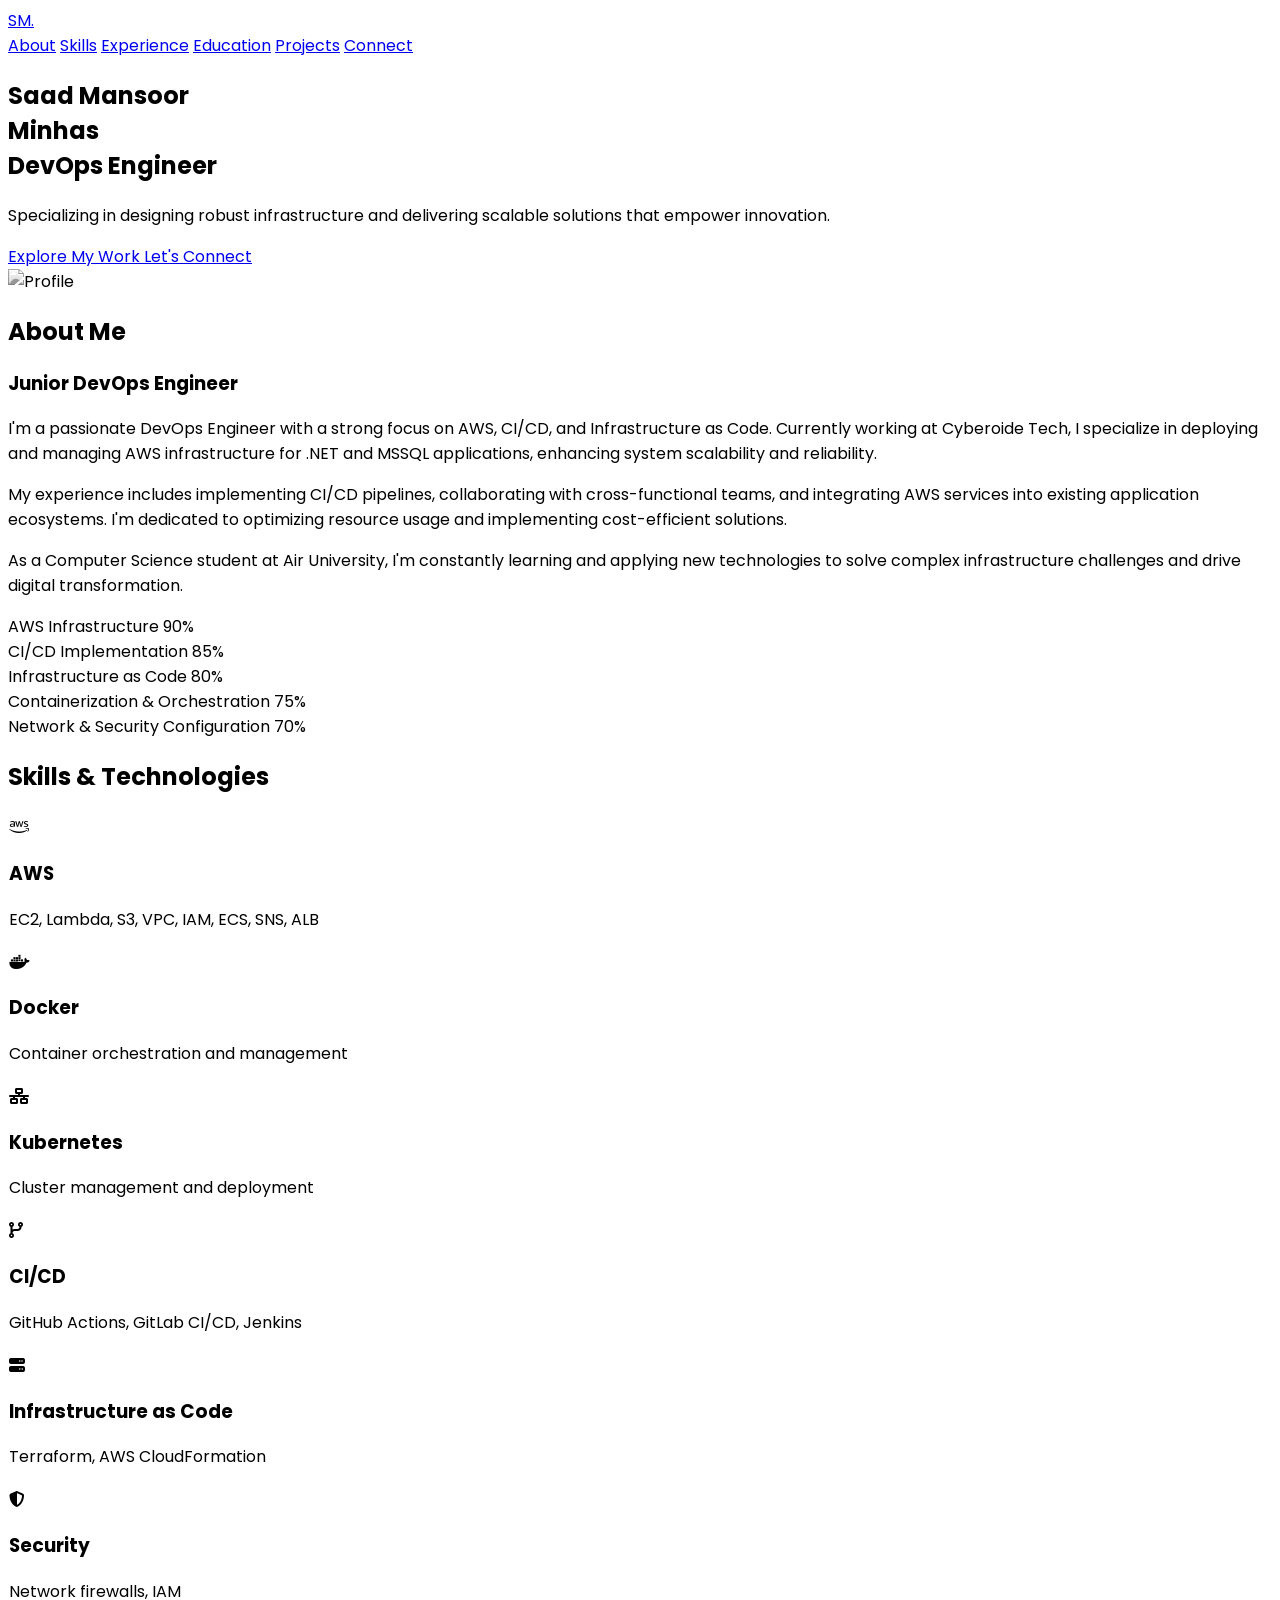
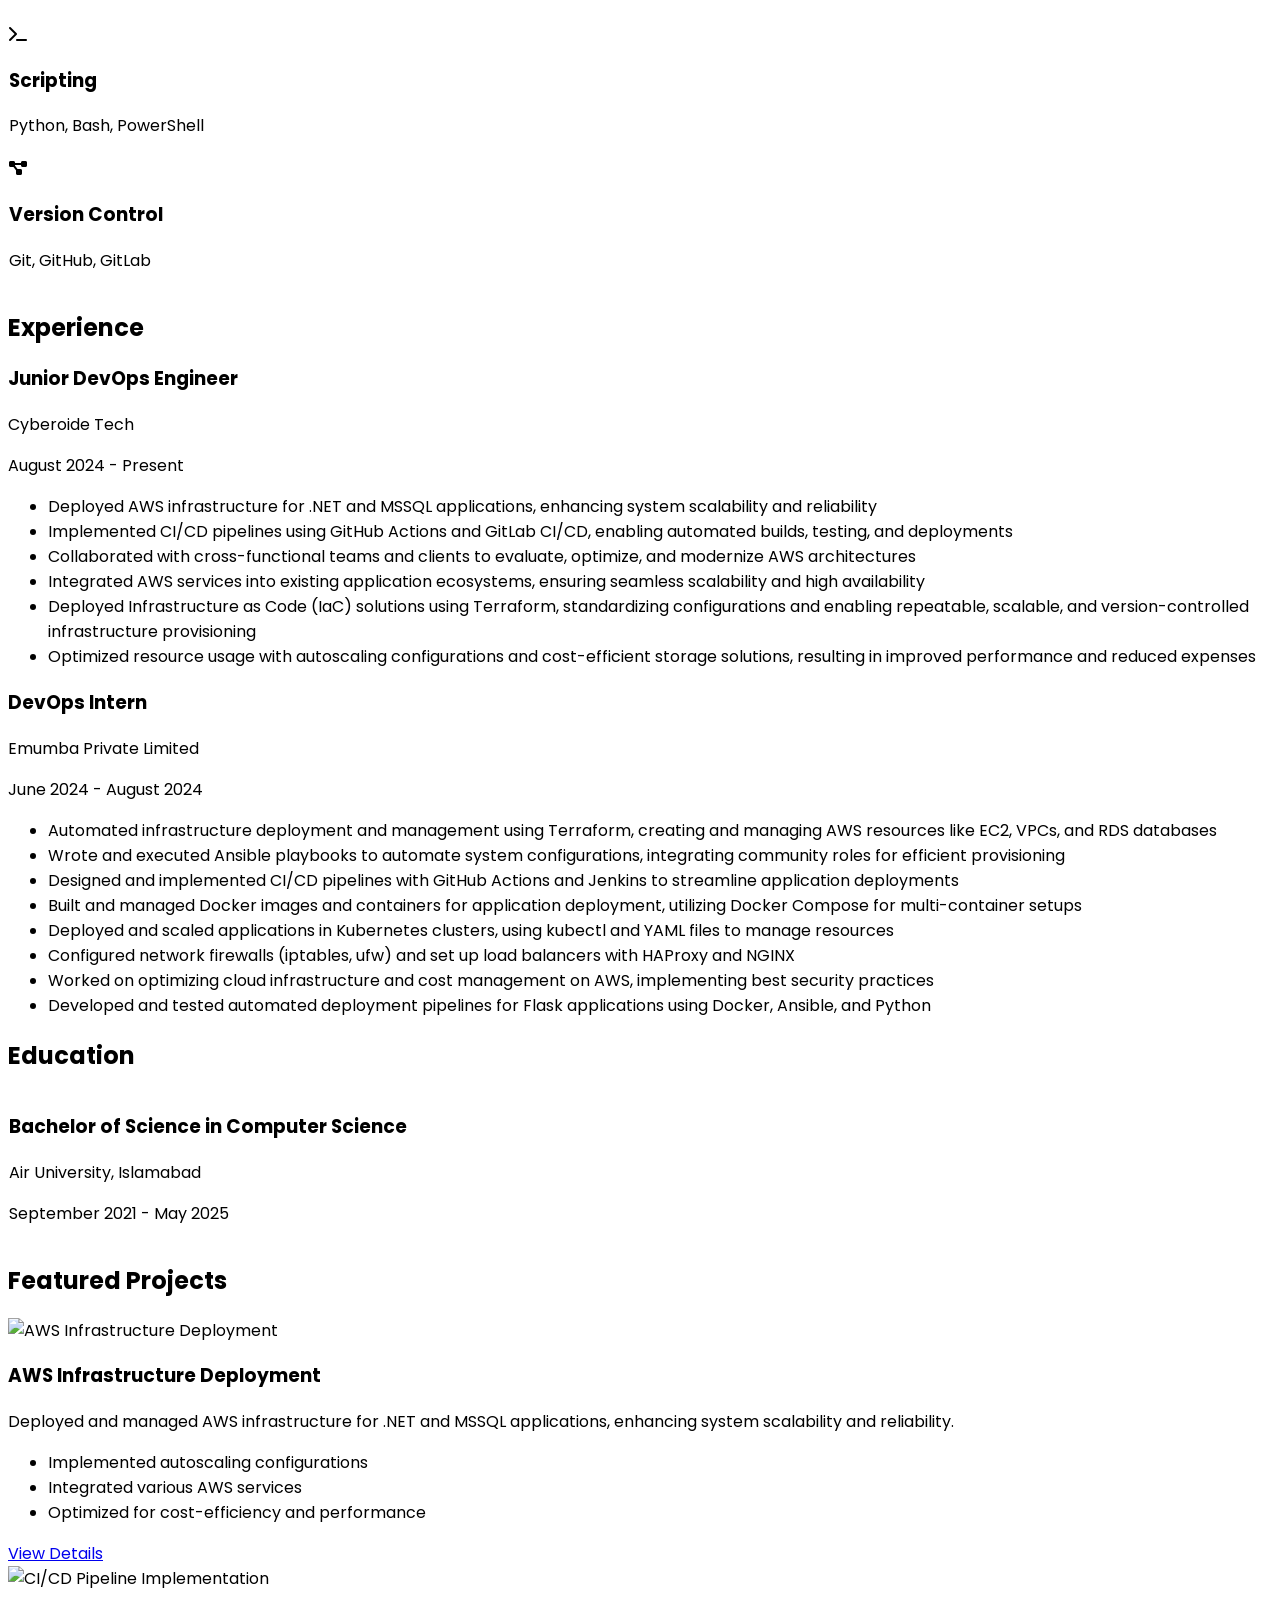
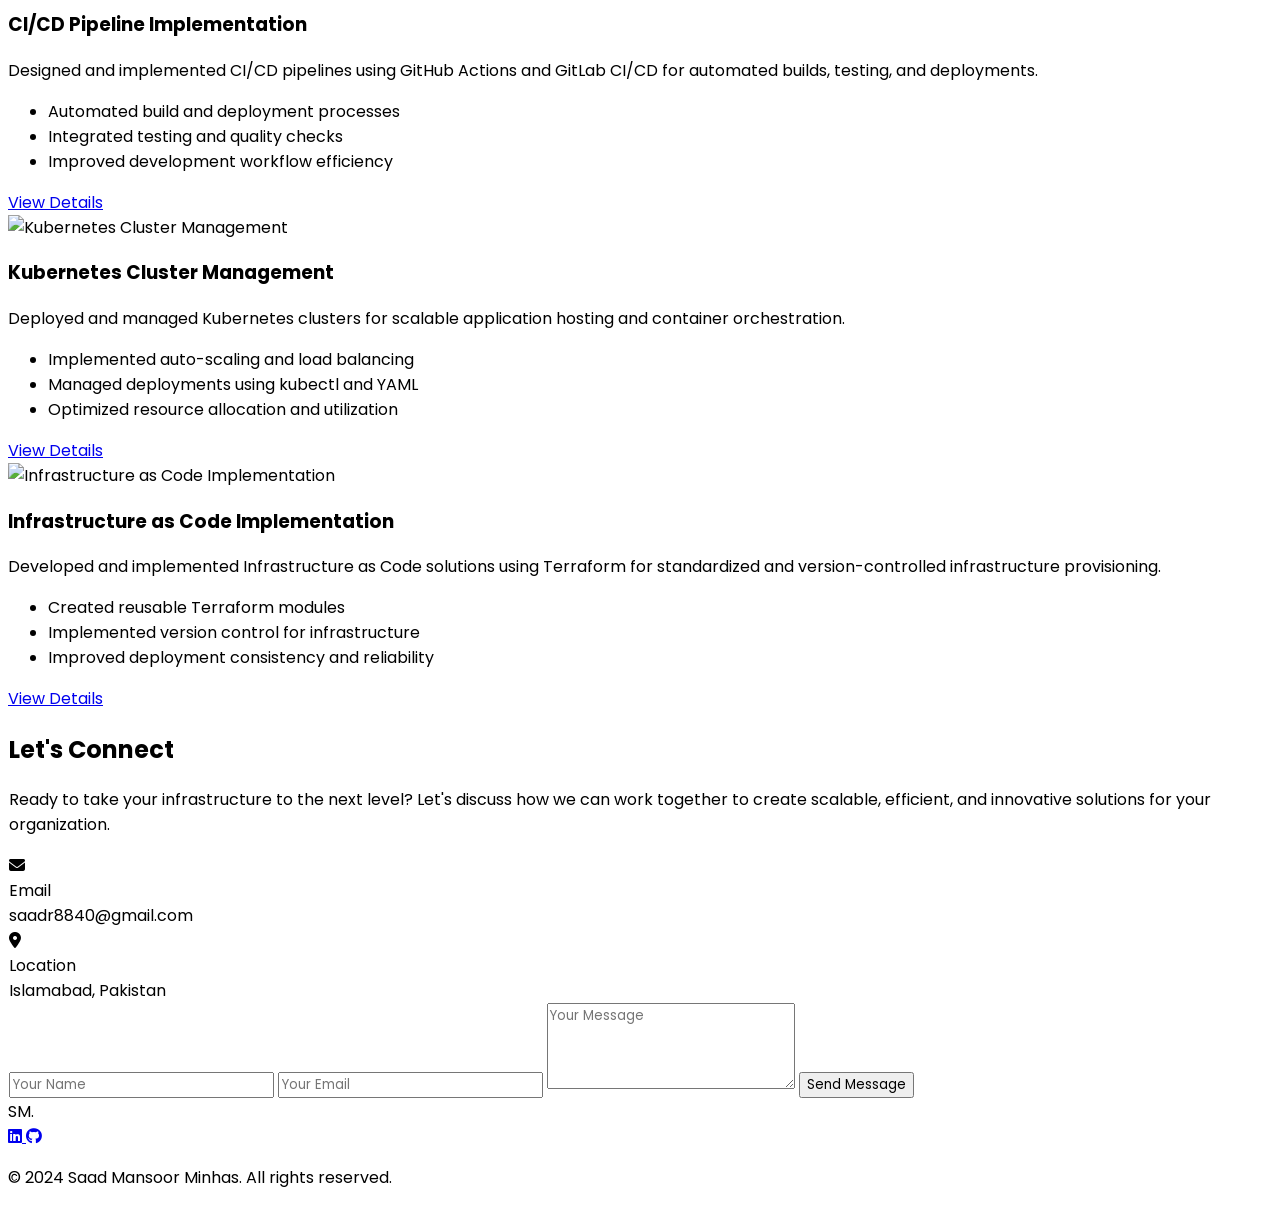
==== index.html @ f62ed666 "index and error.hmtl" ====
<!DOCTYPE html>
<html lang="en" class="scroll-smooth">
<head>
    <meta charset="UTF-8">
    <meta name="viewport" content="width=device-width, initial-scale=1.0">
    <title>Saad Mansoor Minhas - DevOps Engineer</title>
    <script src="https://cdn.tailwindcss.com"></script>
    <link rel="stylesheet" href="https://cdnjs.cloudflare.com/ajax/libs/font-awesome/6.4.0/css/all.min.css">
    <script>
        tailwind.config = {
            theme: {
                extend: {
                    fontFamily: {
                        'poppins': ['Poppins', 'sans-serif'],
                    },
                    animation: {
                        'float': 'float 6s ease-in-out infinite',
                    },
                    keyframes: {
                        float: {
                            '0%, 100%': { transform: 'translateY(0)' },
                            '50%': { transform: 'translateY(-20px)' }
                        }
                    }
                }
            }
        }
    </script>
    <style>
        @import url('https://fonts.googleapis.com/css2?family=Poppins:wght@300;400;500;600;700;800&display=swap');
        
        * {
            font-family: 'Poppins', sans-serif;
        }

        .nav-blur {
            backdrop-filter: blur(10px);
            -webkit-backdrop-filter: blur(10px);
        }

        .hover-underline {
            position: relative;
        }

        .hover-underline::after {
            content: '';
            position: absolute;
            width: 0;
            height: 2px;
            bottom: -4px;
            left: 0;
            background: #ffffff;
            transition: width 0.3s ease;
        }

        .hover-underline:hover::after {
            width: 100%;
        }

        .card {
            background: rgba(255, 255, 255, 0.03);
            border: 1px solid rgba(255, 255, 255, 0.1);
            backdrop-filter: blur(10px);
        }

        .hero-image {
            filter: grayscale(100%) contrast(1.2);
            mix-blend-mode: luminosity;
        }

        @keyframes slideIn {
            from {
                transform: translateY(20px);
                opacity: 0;
            }
            to {
                transform: translateY(0);
                opacity: 1;
            }
        }

        .slide-in {
            animation: slideIn 0.6s ease forwards;
        }

        .skill-bar {
            transition: width 1s ease-in-out;
        }
    </style>
</head>
<body class="bg-black text-white overflow-x-hidden">
    <!-- Navigation -->
    <nav class="fixed w-full z-50 nav-blur bg-black bg-opacity-50">
        <div class="max-w-7xl mx-auto px-6 py-4">
            <div class="flex justify-between items-center">
                <a href="#" class="text-2xl font-bold text-white">SM.</a>
                <div class="hidden md:flex space-x-8">
                    <a href="#about" class="hover-underline text-sm font-medium">About</a>
                    <a href="#skills" class="hover-underline text-sm font-medium">Skills</a>
                    <a href="#experience" class="hover-underline text-sm font-medium">Experience</a>
                    <a href="#education" class="hover-underline text-sm font-medium">Education</a>
                    <a href="#projects" class="hover-underline text-sm font-medium">Projects</a>
                    <a href="#connect" class="hover-underline text-sm font-medium">Connect</a>
                </div>
            </div>
        </div>
    </nav>

    <!-- Hero Section -->
    <section class="relative h-screen bg-black overflow-hidden">
        <div class="max-w-7xl mx-auto px-6 pt-32 pb-20">
            <div class="grid grid-cols-1 lg:grid-cols-2 gap-12 items-center h-full">
                <div class="space-y-8 z-20">
                    <h1 class="text-6xl md:text-7xl font-bold leading-tight slide-in">
                        Saad Mansoor
                        <br />
                        Minhas
                        <br />
                        <span class="text-white">DevOps Engineer</span>
                    </h1>
                    <p class="text-xl text-gray-400 max-w-xl slide-in" style="animation-delay: 0.2s">
                        Specializing in designing robust infrastructure and delivering scalable solutions that empower innovation.
                    </p>
                    <div class="flex space-x-6 slide-in" style="animation-delay: 0.4s">
                        <a href="#about" class="group relative px-8 py-3 bg-white text-black hover:bg-opacity-90 transition-all duration-300">
                            <span class="relative z-10">Explore My Work</span>
                        </a>
                        <a href="#connect" class="group relative px-8 py-3 border border-white hover:bg-white hover:text-black transition-all duration-300">
                            <span class="relative z-10">Let's Connect</span>
                        </a>
                    </div>
                </div>
                <div class="relative h-full w-full">
                    <div class="absolute right-0 top-1/2 transform -translate-y-1/2 w-4/5 h-[120%] bg-black opacity-30 z-10"></div>
                    <img src="profile2.png" alt="Profile" class="absolute right-0 top-1/2 transform -translate-y-1/2 w-4/5 h-[120%] object-cover object-center hero-image">
                </div>
                
            </div>
        </div>
    </section>

    <!-- About Section -->
    <section id="about" class="py-32 bg-white text-black">
        <div class="max-w-7xl mx-auto px-6">
            <h2 class="text-5xl font-bold mb-16">About Me</h2>
            <div class="grid md:grid-cols-2 gap-16">
                <div class="space-y-6">
                    <h3 class="text-2xl font-semibold">Junior DevOps Engineer</h3>
                    <p class="text-gray-600 leading-relaxed">
                        I'm a passionate DevOps Engineer with a strong focus on AWS, CI/CD, and Infrastructure as Code. Currently working at Cyberoide Tech, I specialize in deploying and managing AWS infrastructure for .NET and MSSQL applications, enhancing system scalability and reliability.
                    </p>
                    <p class="text-gray-600 leading-relaxed">
                        My experience includes implementing CI/CD pipelines, collaborating with cross-functional teams, and integrating AWS services into existing application ecosystems. I'm dedicated to optimizing resource usage and implementing cost-efficient solutions.
                    </p>
                    <p class="text-gray-600 leading-relaxed">
                        As a Computer Science student at Air University, I'm constantly learning and applying new technologies to solve complex infrastructure challenges and drive digital transformation.
                    </p>
                </div>
                <div class="space-y-8">
                    <div class="space-y-4">
                        <div class="flex justify-between">
                            <span>AWS Infrastructure</span>
                            <span>90%</span>
                        </div>
                        <div class="h-2 bg-gray-200 rounded-full">
                            <div class="h-full bg-black rounded-full skill-bar" style="width: 0%" data-width="90%"></div>
                        </div>
                    </div>
                    <div class="space-y-4">
                        <div class="flex justify-between">
                            <span>CI/CD Implementation</span>
                            <span>85%</span>
                        </div>
                        <div class="h-2 bg-gray-200 rounded-full">
                            <div class="h-full bg-black rounded-full skill-bar" style="width: 0%" data-width="85%"></div>
                        </div>
                    </div>
                    <div class="space-y-4">
                        <div class="flex justify-between">
                            <span>Infrastructure as Code</span>
                            <span>80%</span>
                        </div>
                        <div class="h-2 bg-gray-200 rounded-full">
                            <div class="h-full bg-black rounded-full skill-bar" style="width: 0%" data-width="80%"></div>
                        </div>
                    </div>
                    <div class="space-y-4">
                        <div class="flex justify-between">
                            <span>Containerization & Orchestration</span>
                            <span>75%</span>
                        </div>
                        <div class="h-2 bg-gray-200 rounded-full">
                            <div class="h-full bg-black rounded-full skill-bar" style="width: 0%" data-width="75%"></div>
                        </div>
                    </div>
                    <div class="space-y-4">
                        <div class="flex justify-between">
                            <span>Network & Security Configuration</span>
                            <span>70%</span>
                        </div>
                        <div class="h-2 bg-gray-200 rounded-full">
                            <div class="h-full bg-black rounded-full skill-bar" style="width: 0%" data-width="70%"></div>
                        </div>
                    </div>
                </div>
            </div>
        </div>
    </section>

    <!-- Skills Section -->
    <section id="skills" class="py-32 bg-black">
        <div class="max-w-7xl mx-auto px-6">
            <h2 class="text-5xl font-bold mb-16">Skills & Technologies</h2>
            <div class="grid grid-cols-2 md:grid-cols-3 lg:grid-cols-4 gap-8">
                <div class="card p-8 rounded-2xl hover:-translate-y-2 transition-all duration-300">
                    <i class="fab fa-aws text-4xl mb-6"></i>
                    <h3 class="text-xl font-semibold mb-4">AWS</h3>
                    <p class="text-gray-400">EC2, Lambda, S3, VPC, IAM, ECS, SNS, ALB</p>
                </div>
                <div class="card p-8 rounded-2xl hover:-translate-y-2 transition-all duration-300">
                    <i class="fab fa-docker text-4xl mb-6"></i>
                    <h3 class="text-xl font-semibold mb-4">Docker</h3>
                    <p class="text-gray-400">Container orchestration and management</p>
                </div>
                <div class="card p-8 rounded-2xl hover:-translate-y-2 transition-all duration-300">
                    <i class="fas fa-network-wired text-4xl mb-6"></i>
                    <h3 class="text-xl font-semibold mb-4">Kubernetes</h3>
                    <p class="text-gray-400">Cluster management and deployment</p>
                </div>
                <div class="card p-8 rounded-2xl hover:-translate-y-2 transition-all duration-300">
                    <i class="fas fa-code-branch text-4xl mb-6"></i>
                    <h3 class="text-xl font-semibold mb-4">CI/CD</h3>
                    <p class="text-gray-400">GitHub Actions, GitLab CI/CD, Jenkins</p>
                </div>
                <div class="card p-8 rounded-2xl hover:-translate-y-2 transition-all duration-300">
                    <i class="fas fa-server text-4xl mb-6"></i>
                    <h3 class="text-xl font-semibold mb-4">Infrastructure as Code</h3>
                    <p class="text-gray-400">Terraform, AWS CloudFormation</p>
                </div>
                <div class="card p-8 rounded-2xl hover:-translate-y-2 transition-all duration-300">
                    <i class="fas fa-shield-alt text-4xl mb-6"></i>
                    <h3 class="text-xl font-semibold mb-4">Security</h3>
                    <p class="text-gray-400">Network firewalls, IAM</p>
                </div>
                <div class="card p-8 rounded-2xl hover:-translate-y-2 transition-all duration-300">
                    <i class="fas fa-terminal text-4xl mb-6"></i>
                    <h3 class="text-xl font-semibold mb-4">Scripting</h3>
                    <p class="text-gray-400">Python, Bash, PowerShell</p>
                </div>
                <div class="card p-8 rounded-2xl hover:-translate-y-2 transition-all duration-300">
                    <i class="fas fa-project-diagram text-4xl mb-6"></i>
                    <h3 class="text-xl font-semibold mb-4">Version Control</h3>
                    <p class="text-gray-400">Git, GitHub, GitLab</p>
                </div>
            </div>
        </div>
    </section>

    <!-- Experience Section -->
    <section id="experience" class="py-32 bg-white text-black">
        <div class="max-w-7xl mx-auto px-6">
            <h2 class="text-5xl font-bold mb-16">Experience</h2>
            <div class="space-y-16">
                <div class="grid md:grid-cols-[1fr_2px_2fr] gap-8">
                    <div>
                        <h3 class="text-2xl font-semibold">Junior DevOps Engineer</h3>
                        <p class="text-gray-600">Cyberoide Tech</p>
                        <p class="text-gray-400">August 2024 - Present</p>
                    </div>
                    <div class="hidden md:block w-0.5 bg-gray-200 mx-auto"></div>
                    <div>
                        <ul class="list-disc list-inside text-gray-600 space-y-2">
                            <li>Deployed AWS infrastructure for .NET and MSSQL applications, enhancing system scalability and reliability</li>
                            <li>Implemented CI/CD pipelines using GitHub Actions and GitLab CI/CD, enabling automated builds, testing, and deployments</li>
                            <li>Collaborated with cross-functional teams and clients to evaluate, optimize, and modernize AWS architectures</li>
                            <li>Integrated AWS services into existing application ecosystems, ensuring seamless scalability and high availability</li>
                            <li>Deployed Infrastructure as Code (IaC) solutions using Terraform, standardizing configurations and enabling repeatable, scalable, and version-controlled infrastructure provisioning</li>
                            <li>Optimized resource usage with autoscaling configurations and cost-efficient storage solutions, resulting in improved performance and reduced expenses</li>
                        </ul>
                    </div>
                </div>

                <div class="grid md:grid-cols-[1fr_2px_2fr] gap-8">
                    <div>
                        <h3 class="text-2xl font-semibold">DevOps Intern</h3>
                        <p class="text-gray-600">Emumba Private Limited</p>
                        <p class="text-gray-400">June 2024 - August 2024</p>
                    </div>
                    <div class="hidden md:block w-0.5 bg-gray-200 mx-auto"></div>
                    <div>
                        <ul class="list-disc list-inside text-gray-600 space-y-2">
                            <li>Automated infrastructure deployment and management using Terraform, creating and managing AWS resources like EC2, VPCs, and RDS databases</li>
                            <li>Wrote and executed Ansible playbooks to automate system configurations, integrating community roles for efficient provisioning</li>
                            <li>Designed and implemented CI/CD pipelines with GitHub Actions and Jenkins to streamline application deployments</li>
                            <li>Built and managed Docker images and containers for application deployment, utilizing Docker Compose for multi-container setups</li>
                            <li>Deployed and scaled applications in Kubernetes clusters, using kubectl and YAML files to manage resources</li>
                            <li>Configured network firewalls (iptables, ufw) and set up load balancers with HAProxy and NGINX</li>
                            <li>Worked on optimizing cloud infrastructure and cost management on AWS, implementing best security practices</li>
                            <li>Developed and tested automated deployment pipelines for Flask applications using Docker, Ansible, and Python</li>
                        </ul>
                    </div>
                </div>
            </div>
        </div>
    </section>

    <!-- Education Section -->
    <section id="education" class="py-32 bg-black">
        <div class="max-w-7xl mx-auto px-6">
            <h2 class="text-5xl font-bold mb-16">Education</h2>
            <div class="card p-8 rounded-2xl">
                <h3 class="text-2xl font-semibold mb-2">Bachelor of Science in Computer Science</h3>
                <p class="text-xl text-gray-400 mb-4">Air University, Islamabad</p>
                <p class="text-gray-500">September 2021 - May 2025</p>
            </div>
        </div>
    </section>

    <!-- Projects Section -->
    <section id="projects" class="py-32 bg-white text-black">
        <div class="max-w-7xl mx-auto px-6">
            <h2 class="text-5xl font-bold mb-16">Featured Projects</h2>
            <div class="grid grid-cols-1 md:grid-cols-2 gap-12">
                <div class="group relative overflow-hidden rounded-2xl">
                    <img src="/api/placeholder/800/600" alt="AWS Infrastructure Deployment" class="w-full h-[400px] object-cover transition-transform duration-500 group-hover:scale-110">
                    <div class="absolute inset-0 bg-black bg-opacity-75 opacity-0 group-hover:opacity-100 transition-opacity duration-300">
                        <div class="absolute bottom-0 left-0 p-8">
                            <h3 class="text-2xl font-semibold text-white mb-2">AWS Infrastructure Deployment</h3>
                            <p class="text-gray-300 mb-4">Deployed and managed AWS infrastructure for .NET and MSSQL applications, enhancing system scalability and reliability.</p>
                            <ul class="text-gray-400 mb-4 list-disc list-inside">
                                <li>Implemented autoscaling configurations</li>
                                <li>Integrated various AWS services</li>
                                <li>Optimized for cost-efficiency and performance</li>
                            </ul>
                            <a href="#" class="inline-block px-6 py-2 border border-white text-white hover:bg-white hover:text-black transition-colors duration-300">
                                View Details
                            </a>
                        </div>
                    </div>
                </div>
                <div class="group relative overflow-hidden rounded-2xl">
                    <img src="/api/placeholder/800/600" alt="CI/CD Pipeline Implementation" class="w-full h-[400px] object-cover transition-transform duration-500 group-hover:scale-110">
                    <div class="absolute inset-0 bg-black bg-opacity-75 opacity-0 group-hover:opacity-100 transition-opacity duration-300">
                        <div class="absolute bottom-0 left-0 p-8">
                            <h3 class="text-2xl font-semibold text-white mb-2">CI/CD Pipeline Implementation</h3>
                            <p class="text-gray-300 mb-4">Designed and implemented CI/CD pipelines using GitHub Actions and GitLab CI/CD for automated builds, testing, and deployments.</p>
                            <ul class="text-gray-400 mb-4 list-disc list-inside">
                                <li>Automated build and deployment processes</li>
                                <li>Integrated testing and quality checks</li>
                                <li>Improved development workflow efficiency</li>
                            </ul>
                            <a href="#" class="inline-block px-6 py-2 border border-white text-white hover:bg-white hover:text-black transition-colors duration-300">
                                View Details
                            </a>
                        </div>
                    </div>
                </div>
                <div class="group relative overflow-hidden rounded-2xl">
                    <img src="/api/placeholder/800/600" alt="Kubernetes Cluster Management" class="w-full h-[400px] object-cover transition-transform duration-500 group-hover:scale-110">
                    <div class="absolute inset-0 bg-black bg-opacity-75 opacity-0 group-hover:opacity-100 transition-opacity duration-300">
                        <div class="absolute bottom-0 left-0 p-8">
                            <h3 class="text-2xl font-semibold text-white mb-2">Kubernetes Cluster Management</h3>
                            <p class="text-gray-300 mb-4">Deployed and managed Kubernetes clusters for scalable application hosting and container orchestration.</p>
                            <ul class="text-gray-400 mb-4 list-disc list-inside">
                                <li>Implemented auto-scaling and load balancing</li>
                                <li>Managed deployments using kubectl and YAML</li>
                                <li>Optimized resource allocation and utilization</li>
                            </ul>
                            <a href="#" class="inline-block px-6 py-2 border border-white text-white hover:bg-white hover:text-black transition-colors duration-300">
                                View Details
                            </a>
                        </div>
                    </div>
                </div>
                <div class="group relative overflow-hidden rounded-2xl">
                    <img src="/api/placeholder/800/600" alt="Infrastructure as Code Implementation" class="w-full h-[400px] object-cover transition-transform duration-500 group-hover:scale-110">
                    <div class="absolute inset-0 bg-black bg-opacity-75 opacity-0 group-hover:opacity-100 transition-opacity duration-300">
                        <div class="absolute bottom-0 left-0 p-8">
                            <h3 class="text-2xl font-semibold text-white mb-2">Infrastructure as Code Implementation</h3>
                            <p class="text-gray-300 mb-4">Developed and implemented Infrastructure as Code solutions using Terraform for standardized and version-controlled infrastructure provisioning.</p>
                            <ul class="text-gray-400 mb-4 list-disc list-inside">
                                <li>Created reusable Terraform modules</li>
                                <li>Implemented version control for infrastructure</li>
                                <li>Improved deployment consistency and reliability</li>
                            </ul>
                            <a href="#" class="inline-block px-6 py-2 border border-white text-white hover:bg-white hover:text-black transition-colors duration-300">
                                View Details
                            </a>
                        </div>
                    </div>
                </div>
            </div>
        </div>
    </section>

    <!-- Contact Section -->
    <section id="connect" class="py-32 bg-black">
        <div class="max-w-7xl mx-auto px-6">
            <div class="card rounded-2xl p-12">
                <h2 class="text-5xl font-bold mb-16">Let's Connect</h2>
                <div class="grid md:grid-cols-2 gap-12">
                    <div>
                        <p class="text-gray-400 mb-8">Ready to take your infrastructure to the next level? Let's discuss how we can work together to create scalable, efficient, and innovative solutions for your organization.</p>
                        <div class="space-y-6">
                            <div class="flex items-center space-x-4">
                                <div class="w-12 h-12 rounded-full bg-white/10 flex items-center justify-center">
                                    <i class="fas fa-envelope"></i>
                                </div>
                                <div>
                                    <div class="text-sm text-gray-400">Email</div>
                                    <div class="text-white">saadr8840@gmail.com</div>
                                </div>
                            </div>
                            <div class="flex items-center space-x-4">
                                <div class="w-12 h-12 rounded-full bg-white/10 flex items-center justify-center">
                                    <i class="fas fa-map-marker-alt"></i>
                                </div>
                                <div>
                                    <div class="text-sm text-gray-400">Location</div>
                                    <div class="text-white">Islamabad, Pakistan</div>
                                </div>
                            </div>
                        </div>
                    </div>
                    <form class="space-y-6">
                        <input type="text" placeholder="Your Name" class="w-full px-6 py-4 bg-white/5 border border-white/10 rounded-lg focus:outline-none focus:border-white transition-colors">
                        <input type="email" placeholder="Your Email" class="w-full px-6 py-4 bg-white/5 border border-white/10 rounded-lg focus:outline-none focus:border-white transition-colors">
                        <textarea rows="4" placeholder="Your Message" class="w-full px-6 py-4 bg-white/5 border border-white/10 rounded-lg focus:outline-none focus:border-white transition-colors"></textarea>
                        <button type="submit" class="w-full py-4 bg-white text-black hover:bg-opacity-90 transition-opacity">
                            Send Message
                        </button>
                    </form>
                </div>
            </div>
        </div>
    </section>

    <!-- Footer -->
    <footer class="py-12 bg-black border-t border-white/10">
        <div class="max-w-7xl mx-auto px-6 text-center">
            <div class="text-2xl font-bold mb-6">SM.</div>
            <div class="flex justify-center space-x-8 mb-8">
                <a href="https://www.linkedin.com/in/saad-mansoor-minhas/" target="_blank" rel="noopener noreferrer" class="text-gray-400 hover:text-white transition-colors">
                    <i class="fab fa-linkedin text-xl"></i>
                </a>
                <a href="https://github.com/Saad-Mansoor-Minhas" target="_blank" rel="noopener noreferrer" class="text-gray-400 hover:text-white transition-colors">
                    <i class="fab fa-github text-xl"></i>
                </a>
            </div>
            <p class="text-gray-400">&copy; 2024 Saad Mansoor Minhas. All rights reserved.</p>
        </div>
    </footer>

    <script>
        // Intersection Observer for scroll animations
        const observer = new IntersectionObserver((entries) => {
            entries.forEach(entry => {
                if (entry.isIntersecting) {
                    entry.target.classList.add('slide-in');
                    if (entry.target.classList.contains('skill-bar')) {
                        entry.target.style.width = entry.target.dataset.width;
                    }
                }
            });
        }, {
            threshold: 0.1
        });

        document.querySelectorAll('section, .skill-bar').forEach((el) => {
            observer.observe(el);
        });

        // Smooth scrolling
        document.querySelectorAll('a[href^="#"]').forEach(anchor => {
            anchor.addEventListener('click', function (e) {
                e.preventDefault();
                document.querySelector(this.getAttribute('href')).scrollIntoView({
                    behavior: 'smooth'
                });
            });
        });
    </script>
</body>
</html>
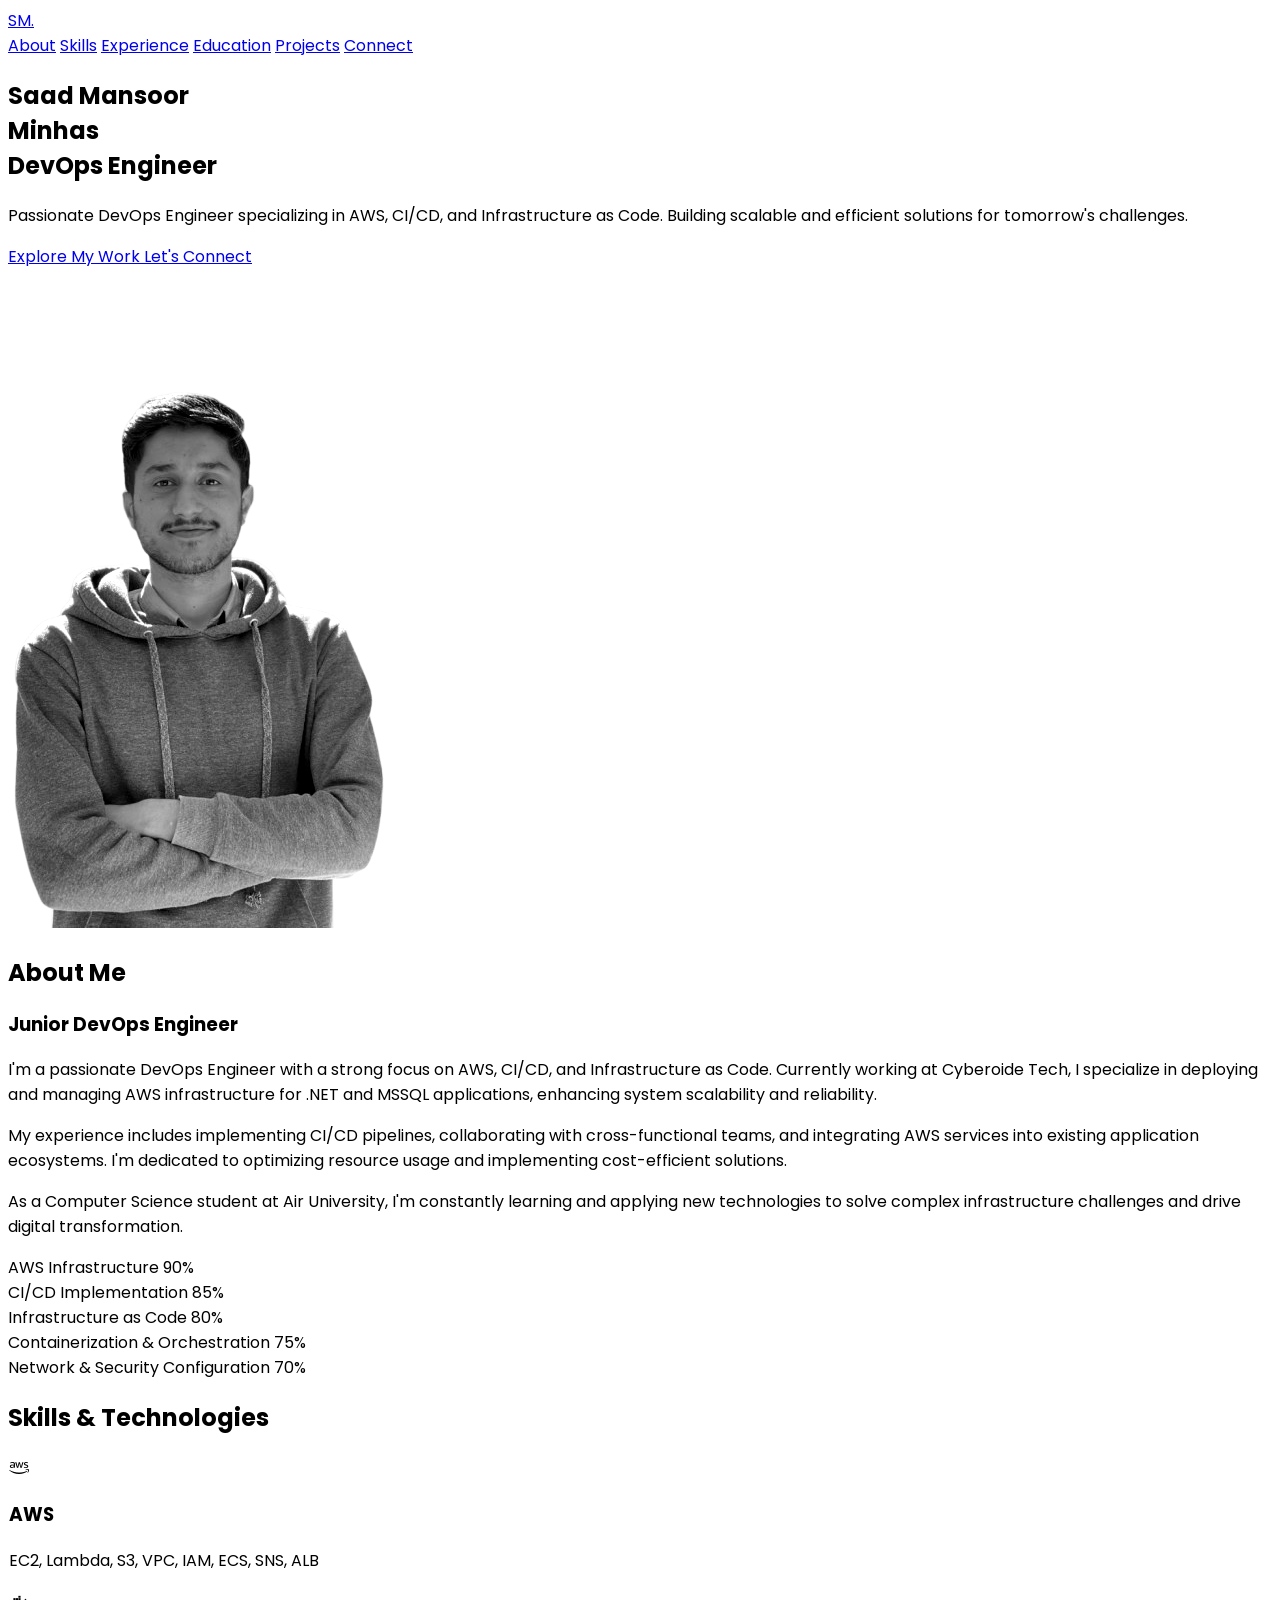
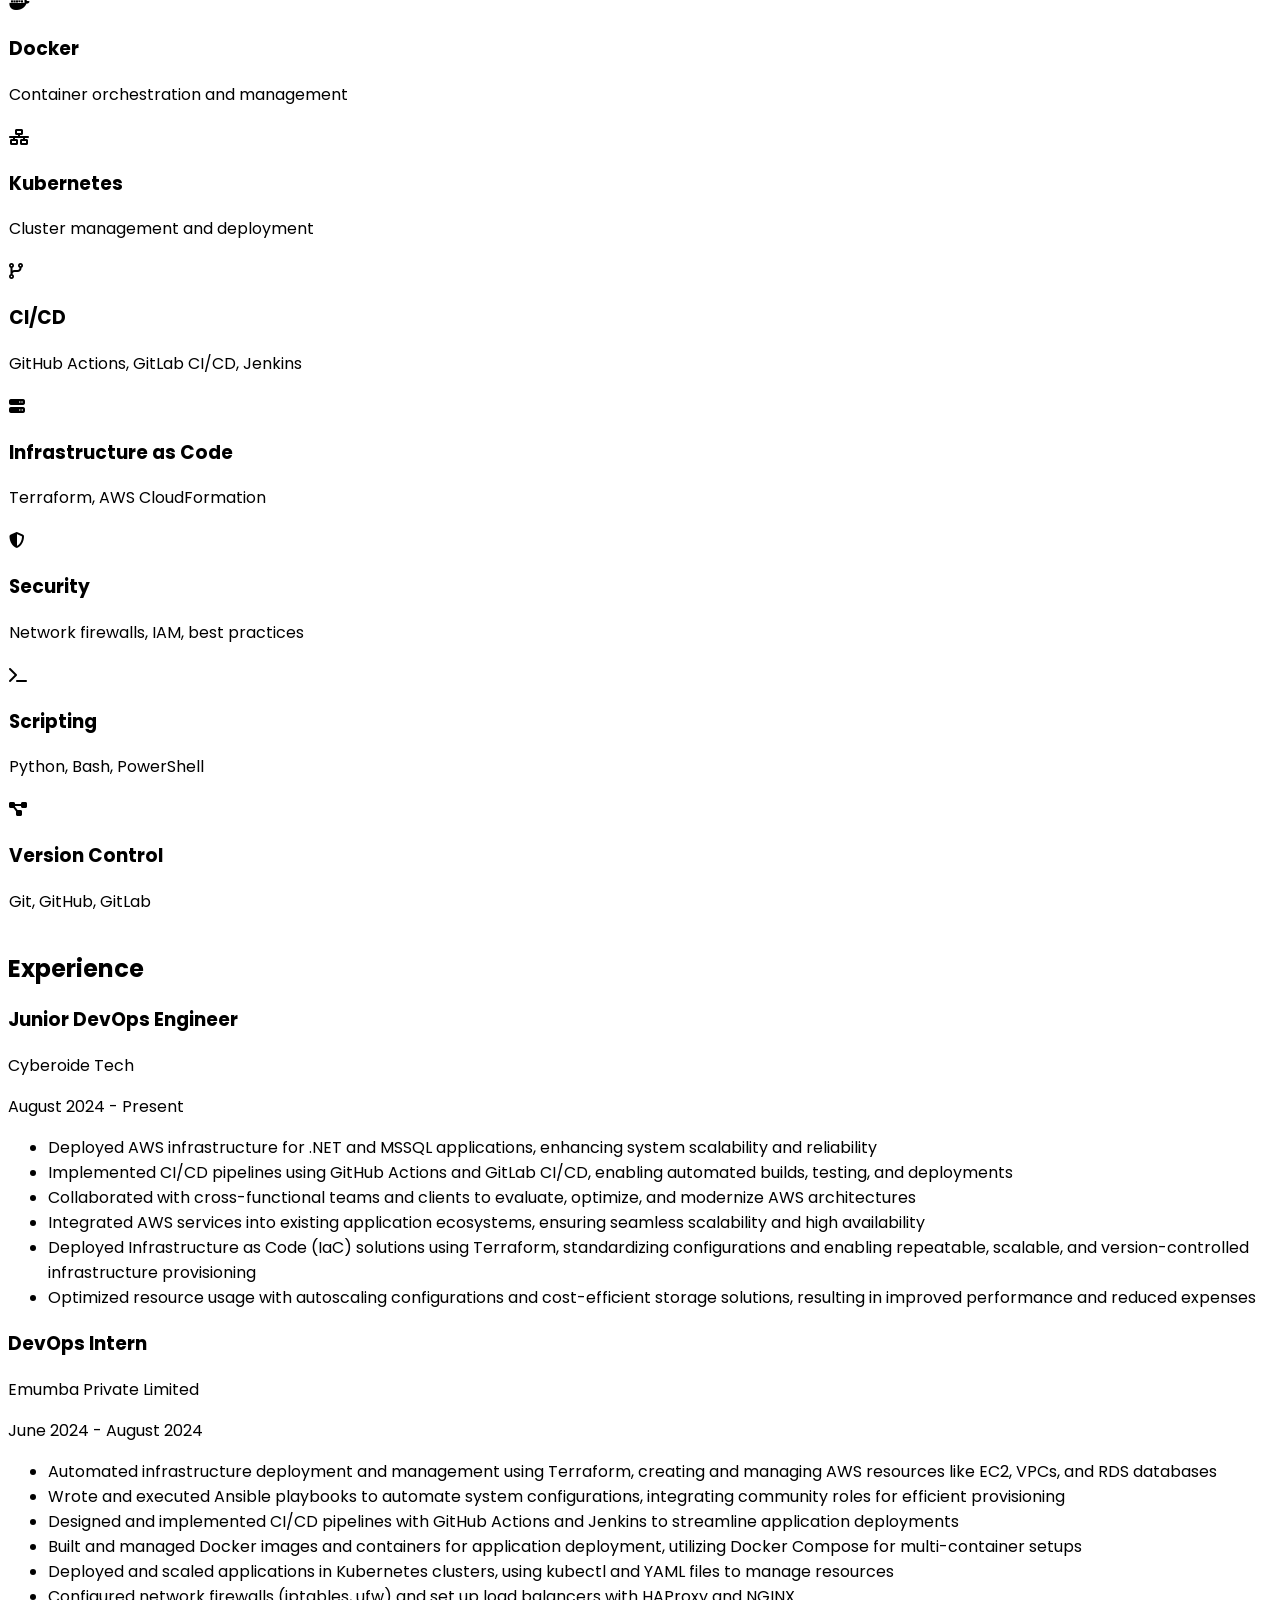
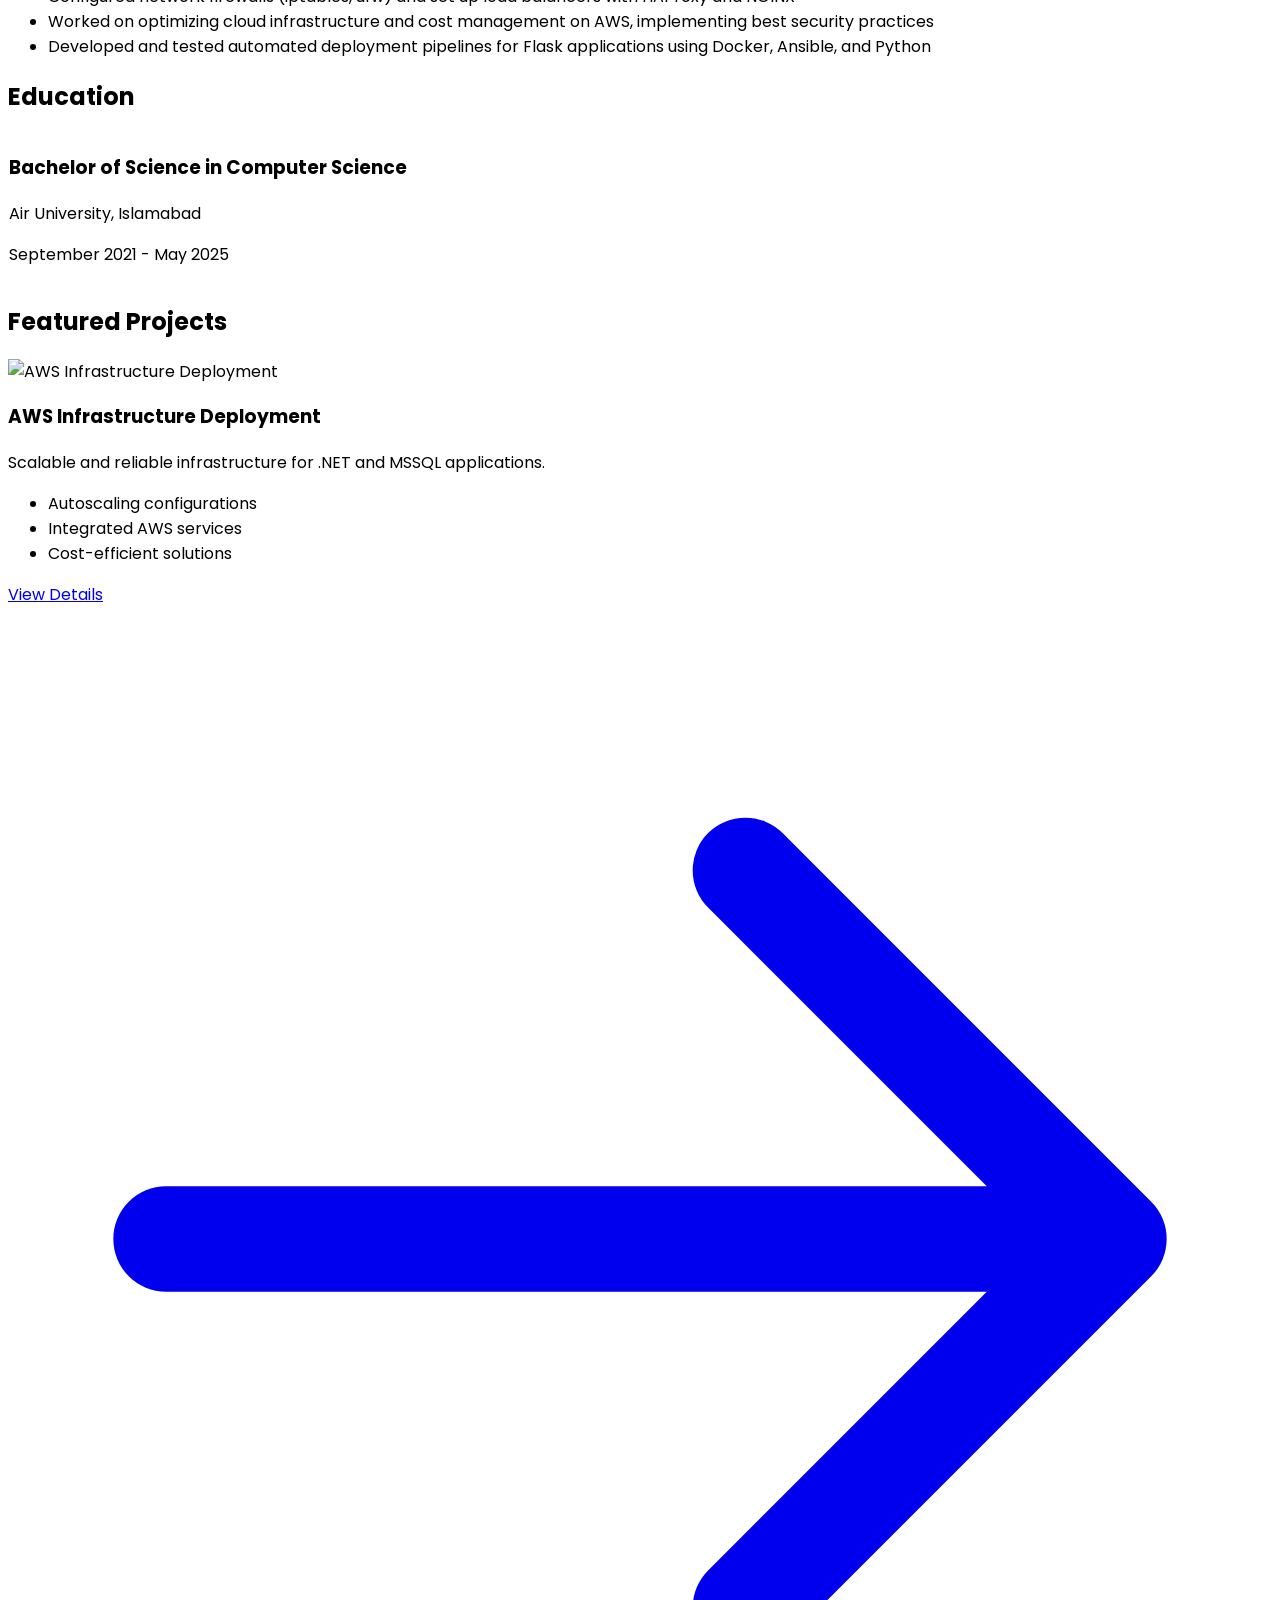
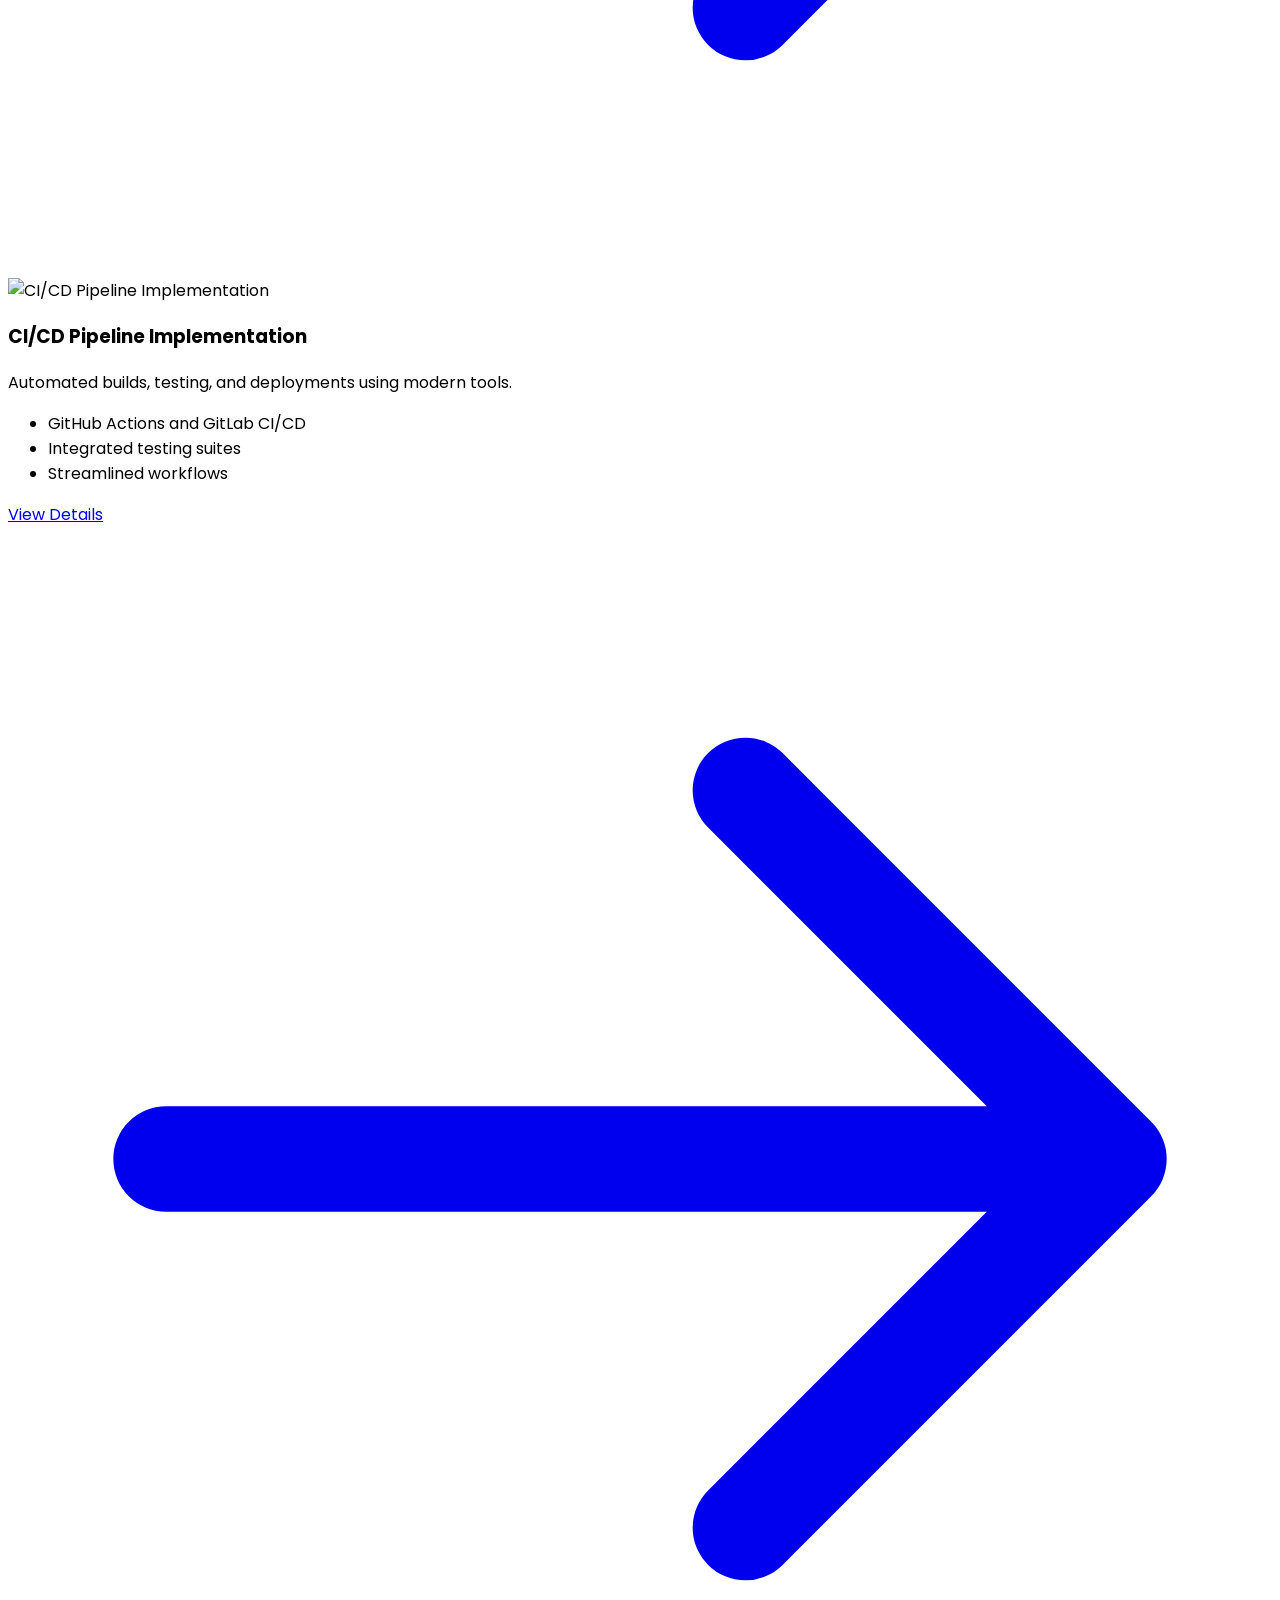
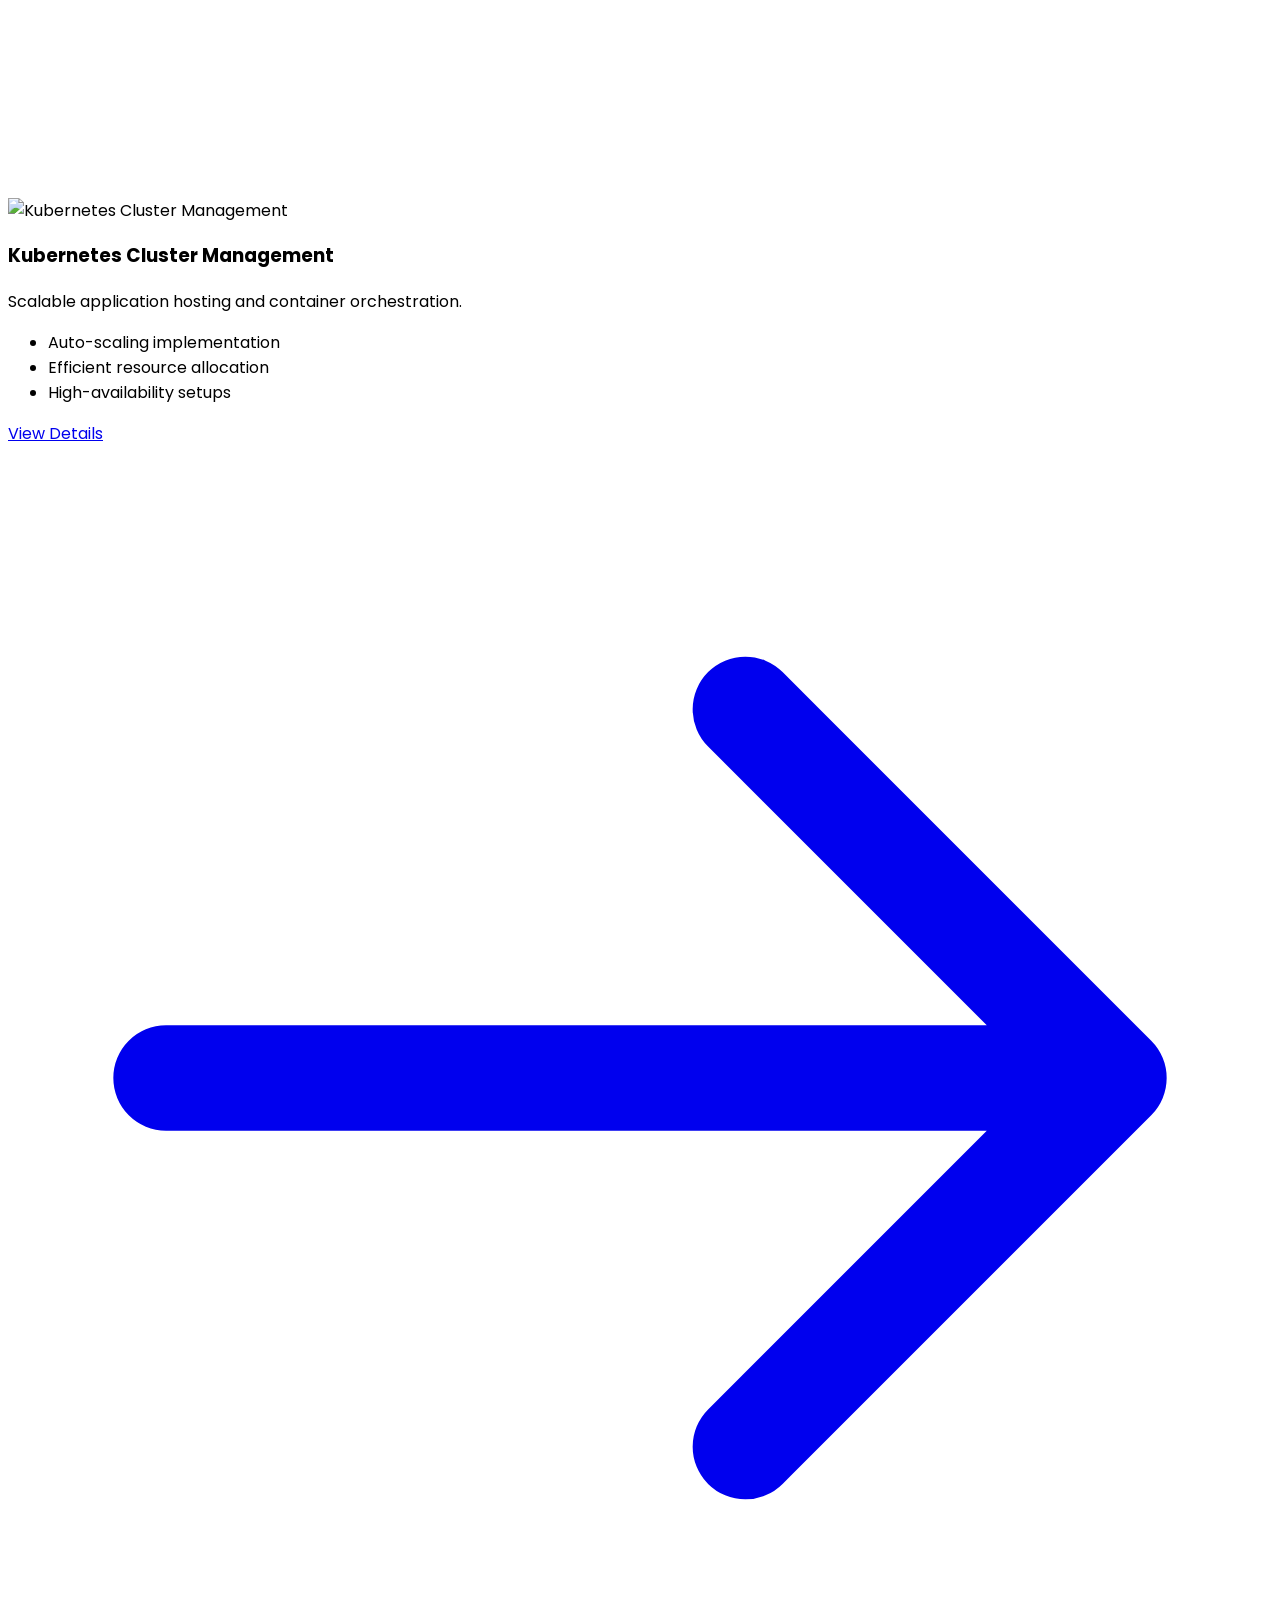
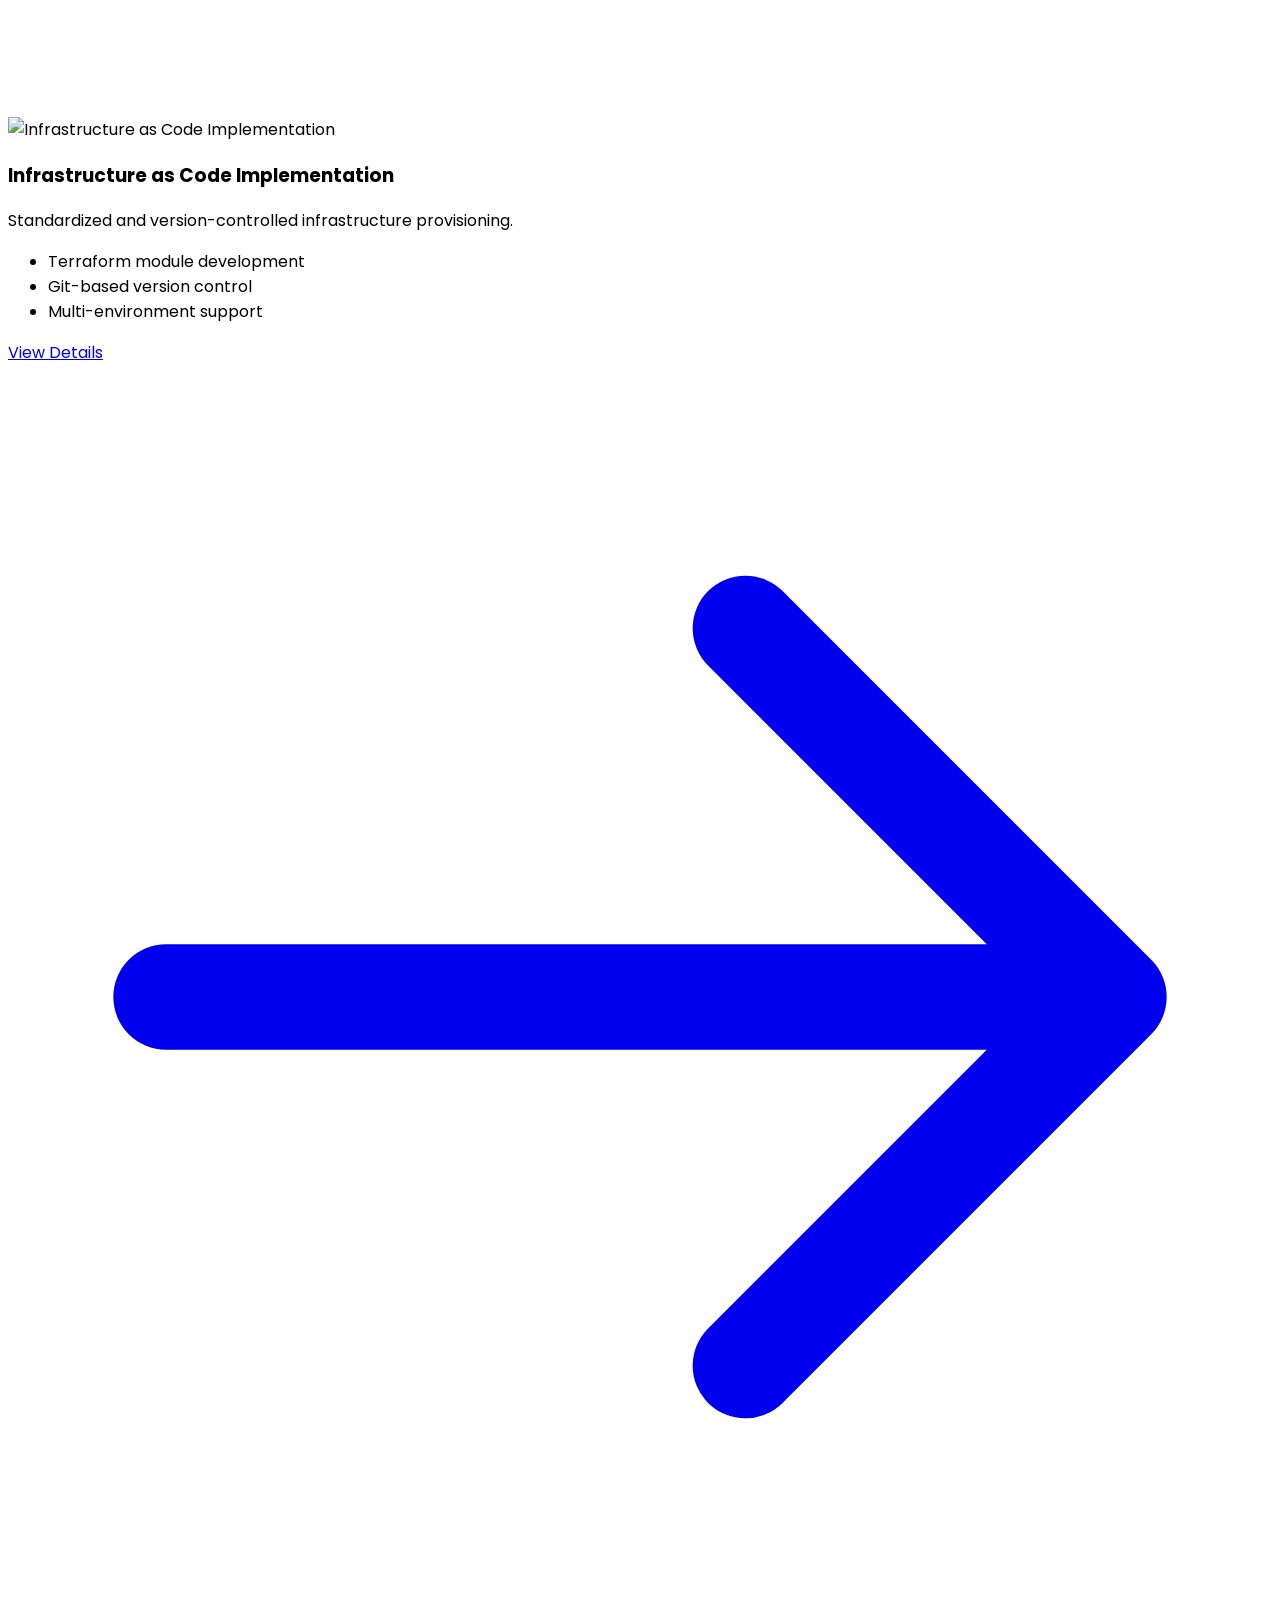
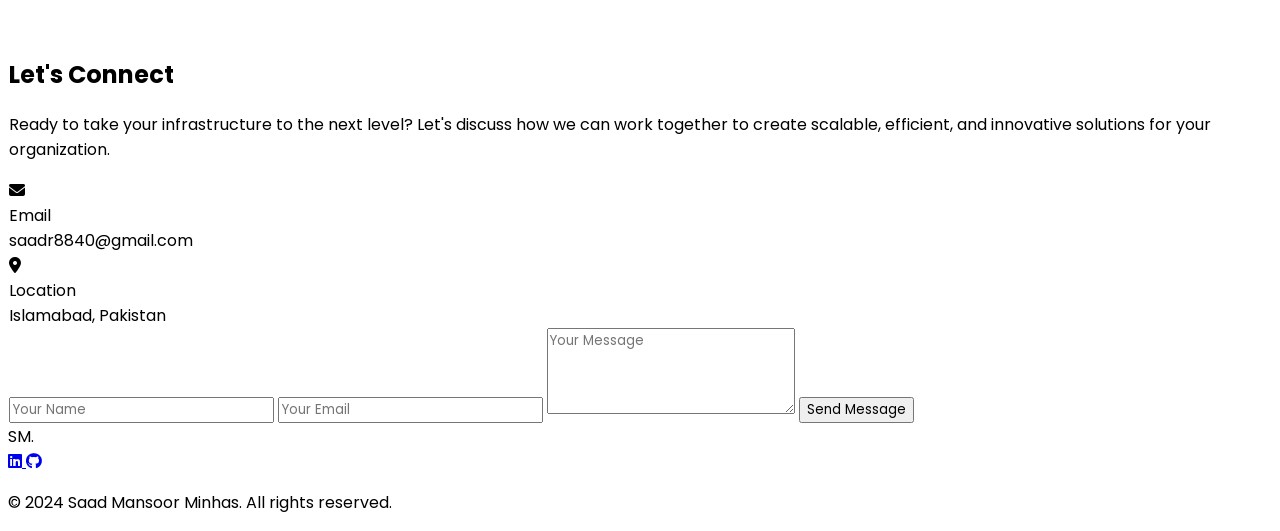
==== commit 16d5a326: "design updates" ====
--- a/index.html
+++ b/index.html
@@ -119,7 +119,7 @@
                         <span class="text-white">DevOps Engineer</span>
                     </h1>
                     <p class="text-xl text-gray-400 max-w-xl slide-in" style="animation-delay: 0.2s">
-                        Specializing in designing robust infrastructure and delivering scalable solutions that empower innovation.
+                        Passionate DevOps Engineer specializing in AWS, CI/CD, and Infrastructure as Code. Building scalable and efficient solutions for tomorrow's challenges.
                     </p>
                     <div class="flex space-x-6 slide-in" style="animation-delay: 0.4s">
                         <a href="#about" class="group relative px-8 py-3 bg-white text-black hover:bg-opacity-90 transition-all duration-300">
@@ -131,10 +131,9 @@
                     </div>
                 </div>
                 <div class="relative h-full w-full">
-                    <div class="absolute right-0 top-1/2 transform -translate-y-1/2 w-4/5 h-[120%] bg-black opacity-30 z-10"></div>
+                    <div class="absolute inset-0 bg-black opacity-30 z-10"></div>
                     <img src="profile2.png" alt="Profile" class="absolute right-0 top-1/2 transform -translate-y-1/2 w-4/5 h-[120%] object-cover object-center hero-image">
                 </div>
-                
             </div>
         </div>
     </section>
@@ -240,7 +239,7 @@
                 <div class="card p-8 rounded-2xl hover:-translate-y-2 transition-all duration-300">
                     <i class="fas fa-shield-alt text-4xl mb-6"></i>
                     <h3 class="text-xl font-semibold mb-4">Security</h3>
-                    <p class="text-gray-400">Network firewalls, IAM</p>
+                    <p class="text-gray-400">Network firewalls, IAM, best practices</p>
                 </div>
                 <div class="card p-8 rounded-2xl hover:-translate-y-2 transition-all duration-300">
                     <i class="fas fa-terminal text-4xl mb-6"></i>
@@ -317,81 +316,96 @@
     </section>
 
     <!-- Projects Section -->
-    <section id="projects" class="py-32 bg-white text-black">
-        <div class="max-w-7xl mx-auto px-6">
-            <h2 class="text-5xl font-bold mb-16">Featured Projects</h2>
-            <div class="grid grid-cols-1 md:grid-cols-2 gap-12">
-                <div class="group relative overflow-hidden rounded-2xl">
-                    <img src="/api/placeholder/800/600" alt="AWS Infrastructure Deployment" class="w-full h-[400px] object-cover transition-transform duration-500 group-hover:scale-110">
-                    <div class="absolute inset-0 bg-black bg-opacity-75 opacity-0 group-hover:opacity-100 transition-opacity duration-300">
-                        <div class="absolute bottom-0 left-0 p-8">
-                            <h3 class="text-2xl font-semibold text-white mb-2">AWS Infrastructure Deployment</h3>
-                            <p class="text-gray-300 mb-4">Deployed and managed AWS infrastructure for .NET and MSSQL applications, enhancing system scalability and reliability.</p>
-                            <ul class="text-gray-400 mb-4 list-disc list-inside">
-                                <li>Implemented autoscaling configurations</li>
-                                <li>Integrated various AWS services</li>
-                                <li>Optimized for cost-efficiency and performance</li>
-                            </ul>
-                            <a href="#" class="inline-block px-6 py-2 border border-white text-white hover:bg-white hover:text-black transition-colors duration-300">
-                                View Details
-                            </a>
-                        </div>
-                    </div>
-                </div>
-                <div class="group relative overflow-hidden rounded-2xl">
-                    <img src="/api/placeholder/800/600" alt="CI/CD Pipeline Implementation" class="w-full h-[400px] object-cover transition-transform duration-500 group-hover:scale-110">
-                    <div class="absolute inset-0 bg-black bg-opacity-75 opacity-0 group-hover:opacity-100 transition-opacity duration-300">
-                        <div class="absolute bottom-0 left-0 p-8">
-                            <h3 class="text-2xl font-semibold text-white mb-2">CI/CD Pipeline Implementation</h3>
-                            <p class="text-gray-300 mb-4">Designed and implemented CI/CD pipelines using GitHub Actions and GitLab CI/CD for automated builds, testing, and deployments.</p>
-                            <ul class="text-gray-400 mb-4 list-disc list-inside">
-                                <li>Automated build and deployment processes</li>
-                                <li>Integrated testing and quality checks</li>
-                                <li>Improved development workflow efficiency</li>
-                            </ul>
-                            <a href="#" class="inline-block px-6 py-2 border border-white text-white hover:bg-white hover:text-black transition-colors duration-300">
-                                View Details
-                            </a>
-                        </div>
-                    </div>
-                </div>
-                <div class="group relative overflow-hidden rounded-2xl">
-                    <img src="/api/placeholder/800/600" alt="Kubernetes Cluster Management" class="w-full h-[400px] object-cover transition-transform duration-500 group-hover:scale-110">
-                    <div class="absolute inset-0 bg-black bg-opacity-75 opacity-0 group-hover:opacity-100 transition-opacity duration-300">
-                        <div class="absolute bottom-0 left-0 p-8">
-                            <h3 class="text-2xl font-semibold text-white mb-2">Kubernetes Cluster Management</h3>
-                            <p class="text-gray-300 mb-4">Deployed and managed Kubernetes clusters for scalable application hosting and container orchestration.</p>
-                            <ul class="text-gray-400 mb-4 list-disc list-inside">
-                                <li>Implemented auto-scaling and load balancing</li>
-                                <li>Managed deployments using kubectl and YAML</li>
-                                <li>Optimized resource allocation and utilization</li>
-                            </ul>
-                            <a href="#" class="inline-block px-6 py-2 border border-white text-white hover:bg-white hover:text-black transition-colors duration-300">
-                                View Details
-                            </a>
-                        </div>
-                    </div>
-                </div>
-                <div class="group relative overflow-hidden rounded-2xl">
-                    <img src="/api/placeholder/800/600" alt="Infrastructure as Code Implementation" class="w-full h-[400px] object-cover transition-transform duration-500 group-hover:scale-110">
-                    <div class="absolute inset-0 bg-black bg-opacity-75 opacity-0 group-hover:opacity-100 transition-opacity duration-300">
-                        <div class="absolute bottom-0 left-0 p-8">
-                            <h3 class="text-2xl font-semibold text-white mb-2">Infrastructure as Code Implementation</h3>
-                            <p class="text-gray-300 mb-4">Developed and implemented Infrastructure as Code solutions using Terraform for standardized and version-controlled infrastructure provisioning.</p>
-                            <ul class="text-gray-400 mb-4 list-disc list-inside">
-                                <li>Created reusable Terraform modules</li>
-                                <li>Implemented version control for infrastructure</li>
-                                <li>Improved deployment consistency and reliability</li>
-                            </ul>
-                            <a href="#" class="inline-block px-6 py-2 border border-white text-white hover:bg-white hover:text-black transition-colors duration-300">
-                                View Details
-                            </a>
-                        </div>
-                    </div>
-                </div>
-            </div>
-        </div>
-    </section>
+    <!-- Projects Section -->
+<section id="projects" class="py-32 bg-white text-black">
+    <div class="max-w-7xl mx-auto px-6">
+        <h2 class="text-5xl font-bold mb-16">Featured Projects</h2>
+        <div class="grid grid-cols-1 md:grid-cols-2 gap-12">
+            <div class="group relative overflow-hidden rounded-2xl shadow-lg">
+                <img src="https://images.unsplash.com/photo-1451187580459-43490279c0fa?ixlib=rb-4.0.3&ixid=M3wxMjA3fDB8MHxwaG90by1wYWdlfHx8fGVufDB8fHx8fA%3D%3D&auto=format&fit=crop&w=1000&q=80" alt="AWS Infrastructure Deployment" class="w-full h-[400px] object-cover transition-transform duration-500 group-hover:scale-110">
+                <div class="absolute inset-0 bg-black bg-opacity-75 opacity-0 group-hover:opacity-100 transition-opacity duration-300">
+                    <div class="absolute bottom-0 left-0 p-8">
+                        <h3 class="text-2xl font-semibold text-white mb-2">AWS Infrastructure Deployment</h3>
+                        <p class="text-gray-300 mb-4">Scalable and reliable infrastructure for .NET and MSSQL applications.</p>
+                        <ul class="text-gray-400 mb-4 list-disc list-inside">
+                            <li>Autoscaling configurations</li>
+                            <li>Integrated AWS services</li>
+                            <li>Cost-efficient solutions</li>
+                        </ul>
+                        <a href="aws-infrastructure.html" class="inline-flex items-center px-6 py-2 border border-white text-white hover:bg-white hover:text-black transition-colors duration-300">
+                            <span>View Details</span>
+                            <svg xmlns="http://www.w3.org/2000/svg" class="h-5 w-5 ml-2" fill="none" viewBox="0 0 24 24" stroke="currentColor">
+                                <path stroke-linecap="round" stroke-linejoin="round" stroke-width="2" d="M14 5l7 7m0 0l-7 7m7-7H3" />
+                            </svg>
+                        </a>
+                    </div>
+                </div>
+            </div>
+            <div class="group relative overflow-hidden rounded-2xl shadow-lg">
+                <img src="https://images.unsplash.com/photo-1555949963-ff9fe0c870eb?ixlib=rb-4.0.3&ixid=M3wxMjA3fDB8MHxwaG90by1wYWdlfHx8fGVufDB8fHx8fA%3D%3D&auto=format&fit=crop&w=1000&q=80" alt="CI/CD Pipeline Implementation" class="w-full h-[400px] object-cover transition-transform duration-500 group-hover:scale-110">
+                <div class="absolute inset-0 bg-black bg-opacity-75 opacity-0 group-hover:opacity-100 transition-opacity duration-300">
+                    <div class="absolute bottom-0 left-0 p-8">
+                        <h3 class="text-2xl font-semibold text-white mb-2">CI/CD Pipeline Implementation</h3>
+                        <p class="text-gray-300 mb-4">Automated builds, testing, and deployments using modern tools.</p>
+                        <ul class="text-gray-400 mb-4 list-disc list-inside">
+                            <li>GitHub Actions and GitLab CI/CD</li>
+                            <li>Integrated testing suites</li>
+                            <li>Streamlined workflows</li>
+                        </ul>
+                        <a href="cicd-pipeline.html" class="inline-flex items-center px-6 py-2 border border-white text-white hover:bg-white hover:text-black transition-colors duration-300">
+                            <span>View Details</span>
+                            <svg xmlns="http://www.w3.org/2000/svg" class="h-5 w-5 ml-2" fill="none" viewBox="0 0 24 24" stroke="currentColor">
+                                <path stroke-linecap="round" stroke-linejoin="round" stroke-width="2" d="M14 5l7 7m0 0l-7 7m7-7H3" />
+                            </svg>
+                        </a>
+                    </div>
+                </div>
+            </div>
+            <div class="group relative overflow-hidden rounded-2xl shadow-lg">
+                <img src="https://images.unsplash.com/photo-1558494949-ef010cbdcc31?ixlib=rb-4.0.3&ixid=M3wxMjA3fDB8MHxwaG90by1wYWdlfHx8fGVufDB8fHx8fA%3D%3D&auto=format&fit=crop&w=1000&q=80" alt="Kubernetes Cluster Management" class="w-full h-[400px] object-cover transition-transform duration-500 group-hover:scale-110">
+                <div class="absolute inset-0 bg-black bg-opacity-75 opacity-0 group-hover:opacity-100 transition-opacity duration-300">
+                    <div class="absolute bottom-0 left-0 p-8">
+                        <h3 class="text-2xl font-semibold text-white mb-2">Kubernetes Cluster Management</h3>
+                        <p class="text-gray-300 mb-4">Scalable application hosting and container orchestration.</p>
+                        <ul class="text-gray-400 mb-4 list-disc list-inside">
+                            <li>Auto-scaling implementation</li>
+                            <li>Efficient resource allocation</li>
+                            <li>High-availability setups</li>
+                        </ul>
+                        <a href="kubernetes-cluster.html" class="inline-flex items-center px-6 py-2 border border-white text-white hover:bg-white hover:text-black transition-colors duration-300">
+                            <span>View Details</span>
+                            <svg xmlns="http://www.w3.org/2000/svg" class="h-5 w-5 ml-2" fill="none" viewBox="0 0 24 24" stroke="currentColor">
+                                <path stroke-linecap="round" stroke-linejoin="round" stroke-width="2" d="M14 5l7 7m0 0l-7 7m7-7H3" />
+                            </svg>
+                        </a>
+                    </div>
+                </div>
+            </div>
+            <div class="group relative overflow-hidden rounded-2xl shadow-lg">
+                <img src="https://images.unsplash.com/photo-1555066931-4365d14bab8c?ixlib=rb-4.0.3&ixid=M3wxMjA3fDB8MHxwaG90by1wYWdlfHx8fGVufDB8fHx8fA%3D%3D&auto=format&fit=crop&w=1000&q=80" alt="Infrastructure as Code Implementation" class="w-full h-[400px] object-cover transition-transform duration-500 group-hover:scale-110">
+                <div class="absolute inset-0 bg-black bg-opacity-75 opacity-0 group-hover:opacity-100 transition-opacity duration-300">
+                    <div class="absolute bottom-0 left-0 p-8">
+                        <h3 class="text-2xl font-semibold text-white mb-2">Infrastructure as Code Implementation</h3>
+                        <p class="text-gray-300 mb-4">Standardized and version-controlled infrastructure provisioning.</p>
+                        <ul class="text-gray-400 mb-4 list-disc list-inside">
+                            <li>Terraform module development</li>
+                            <li>Git-based version control</li>
+                            <li>Multi-environment support</li>
+                        </ul>
+                        <a href="infrastructure-as-code.html" class="inline-flex items-center px-6 py-2 border border-white text-white hover:bg-white hover:text-black transition-colors duration-300">
+                            <span>View Details</span>
+                            <svg xmlns="http://www.w3.org/2000/svg" class="h-5 w-5 ml-2" fill="none" viewBox="0 0 24 24" stroke="currentColor">
+                                <path stroke-linecap="round" stroke-linejoin="round" stroke-width="2" d="M14 5l7 7m0 0l-7 7m7-7H3" />
+                            </svg>
+                        </a>
+                    </div>
+                </div>
+            </div>
+        </div>
+    </div>
+</section>
+
+
 
     <!-- Contact Section -->
     <section id="connect" class="py-32 bg-black">
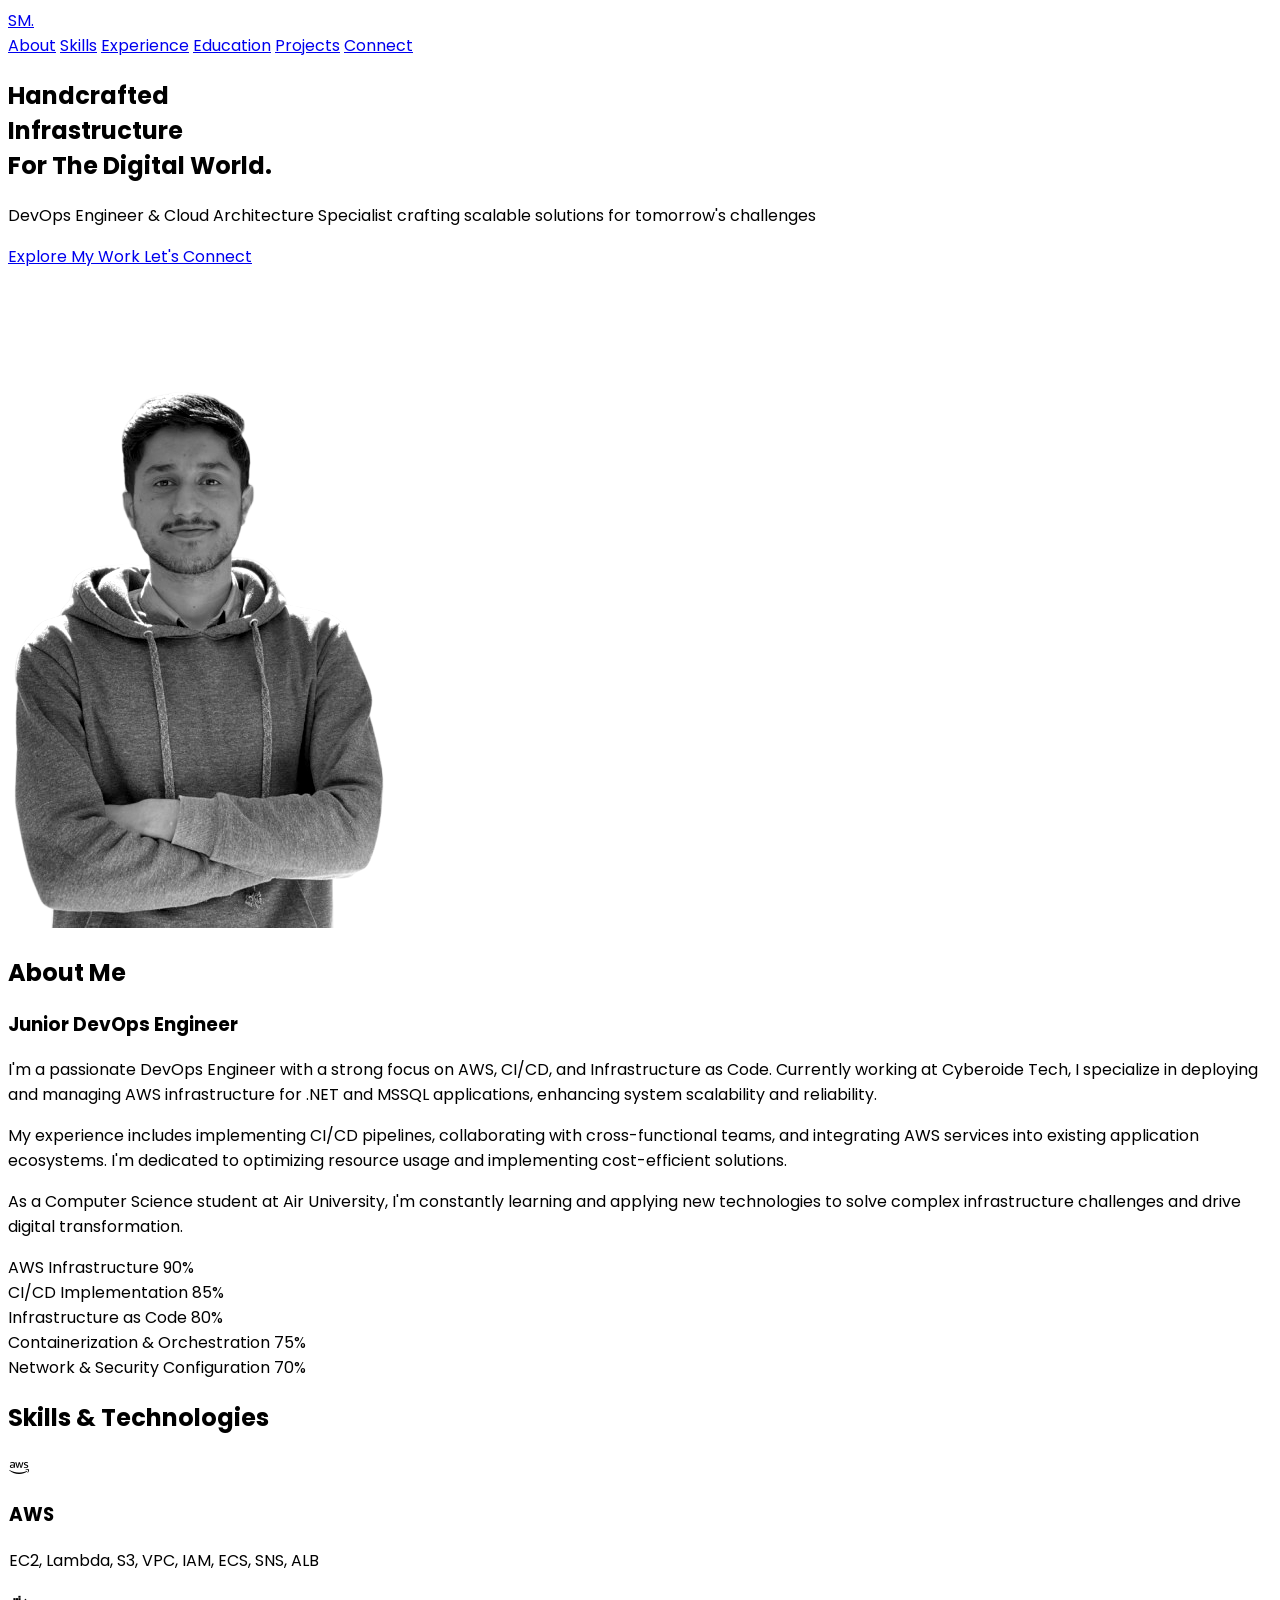
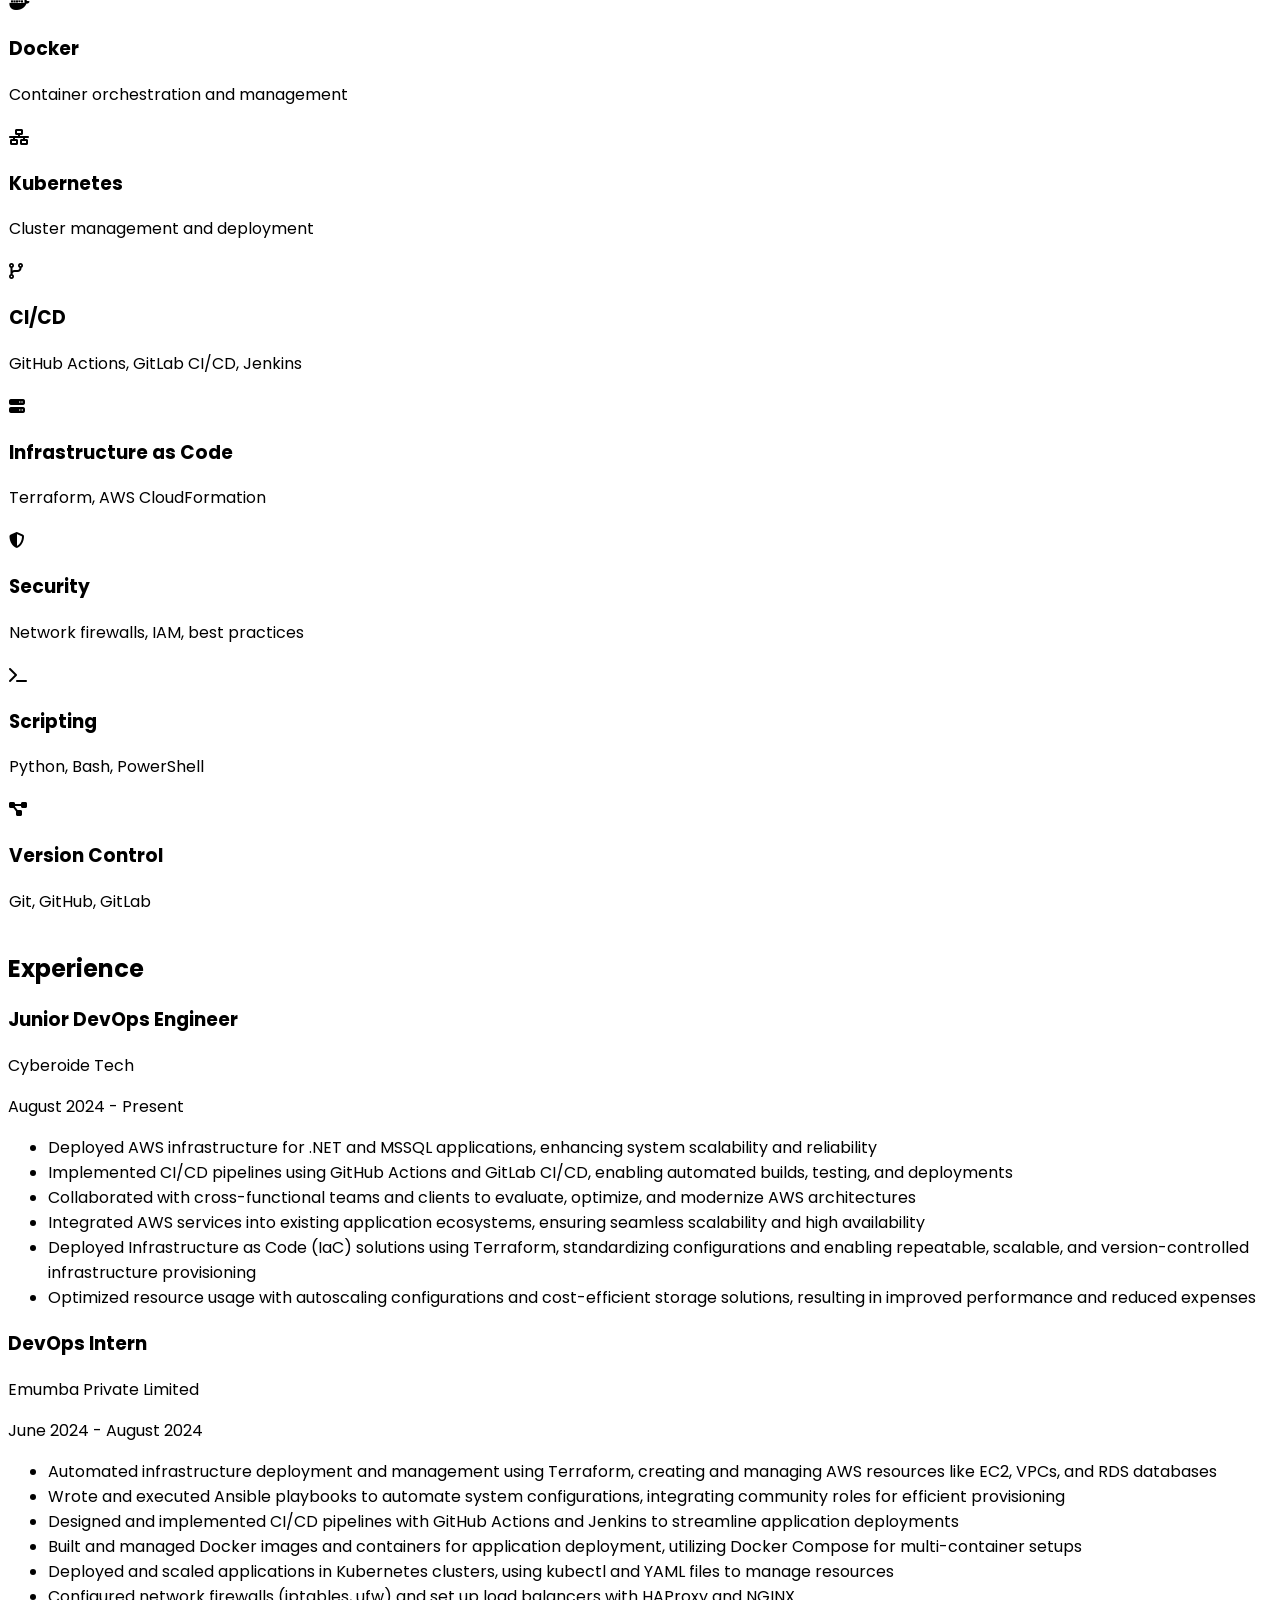
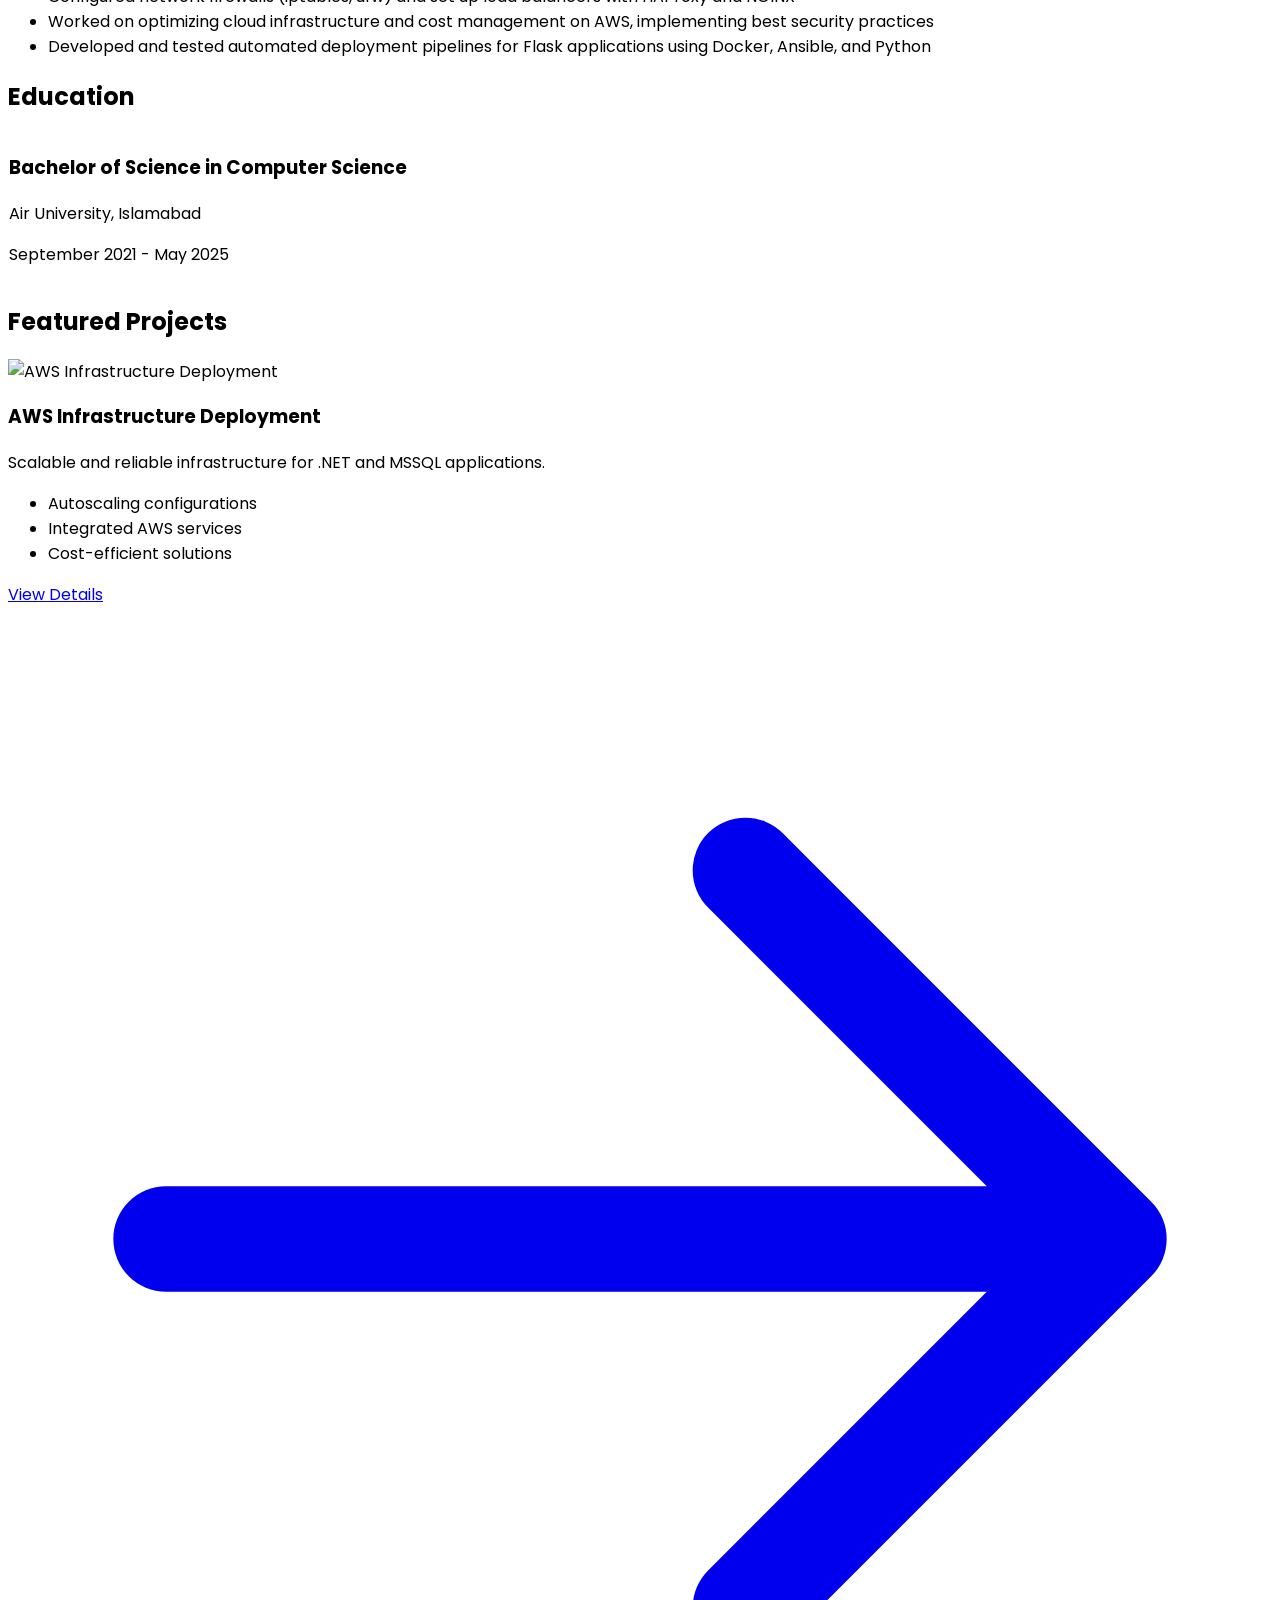
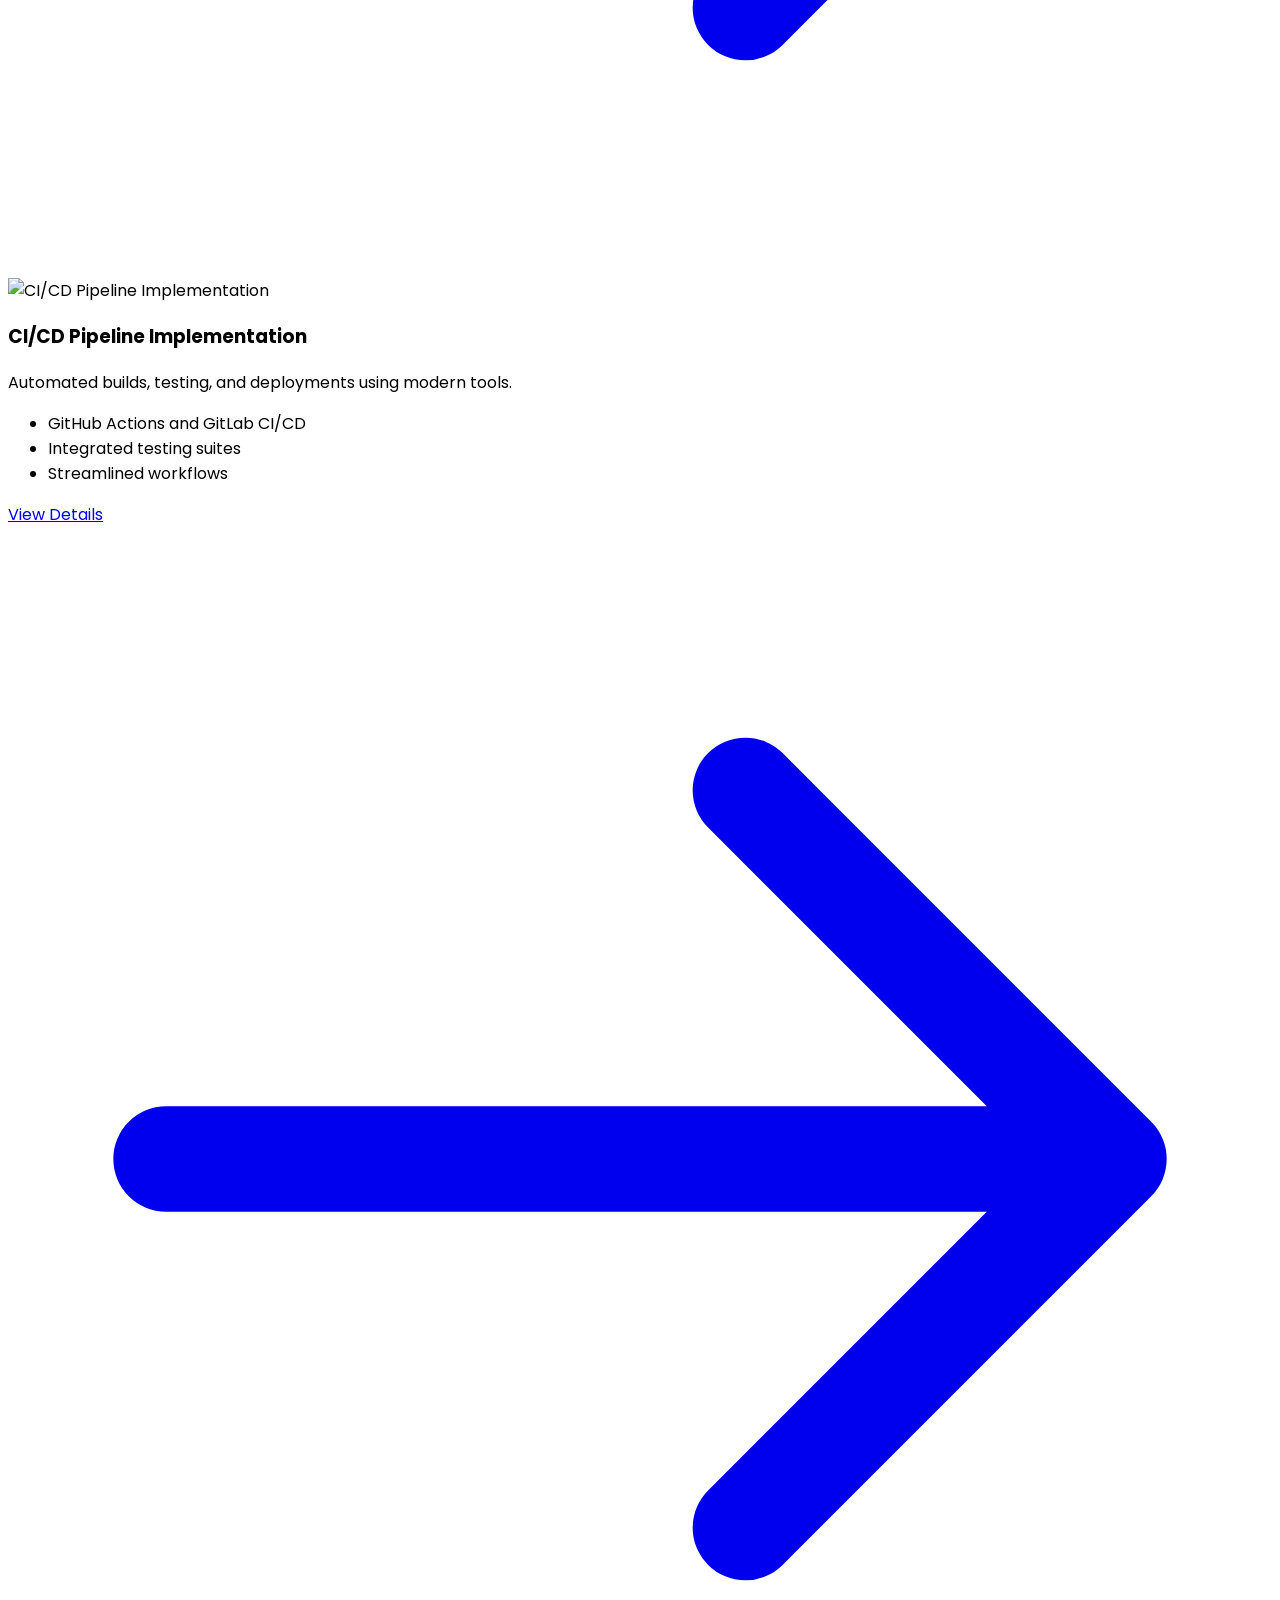
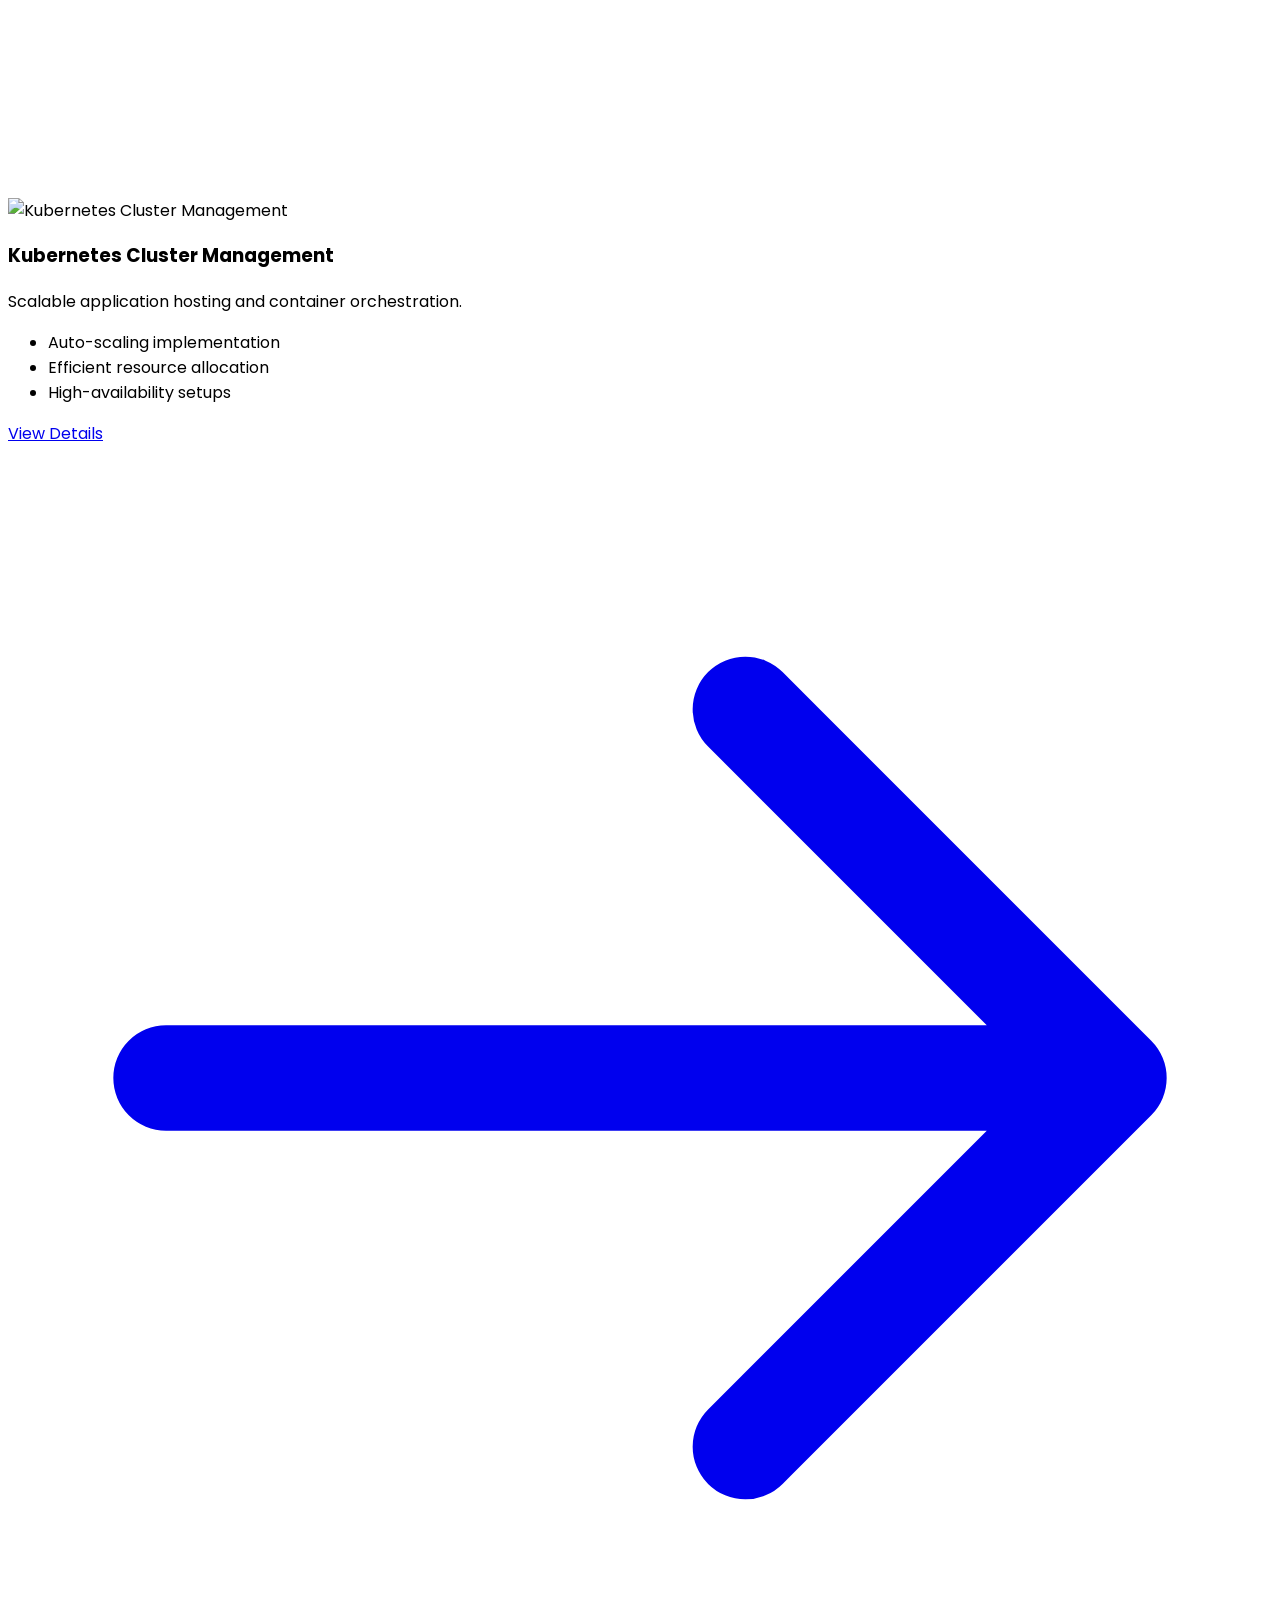
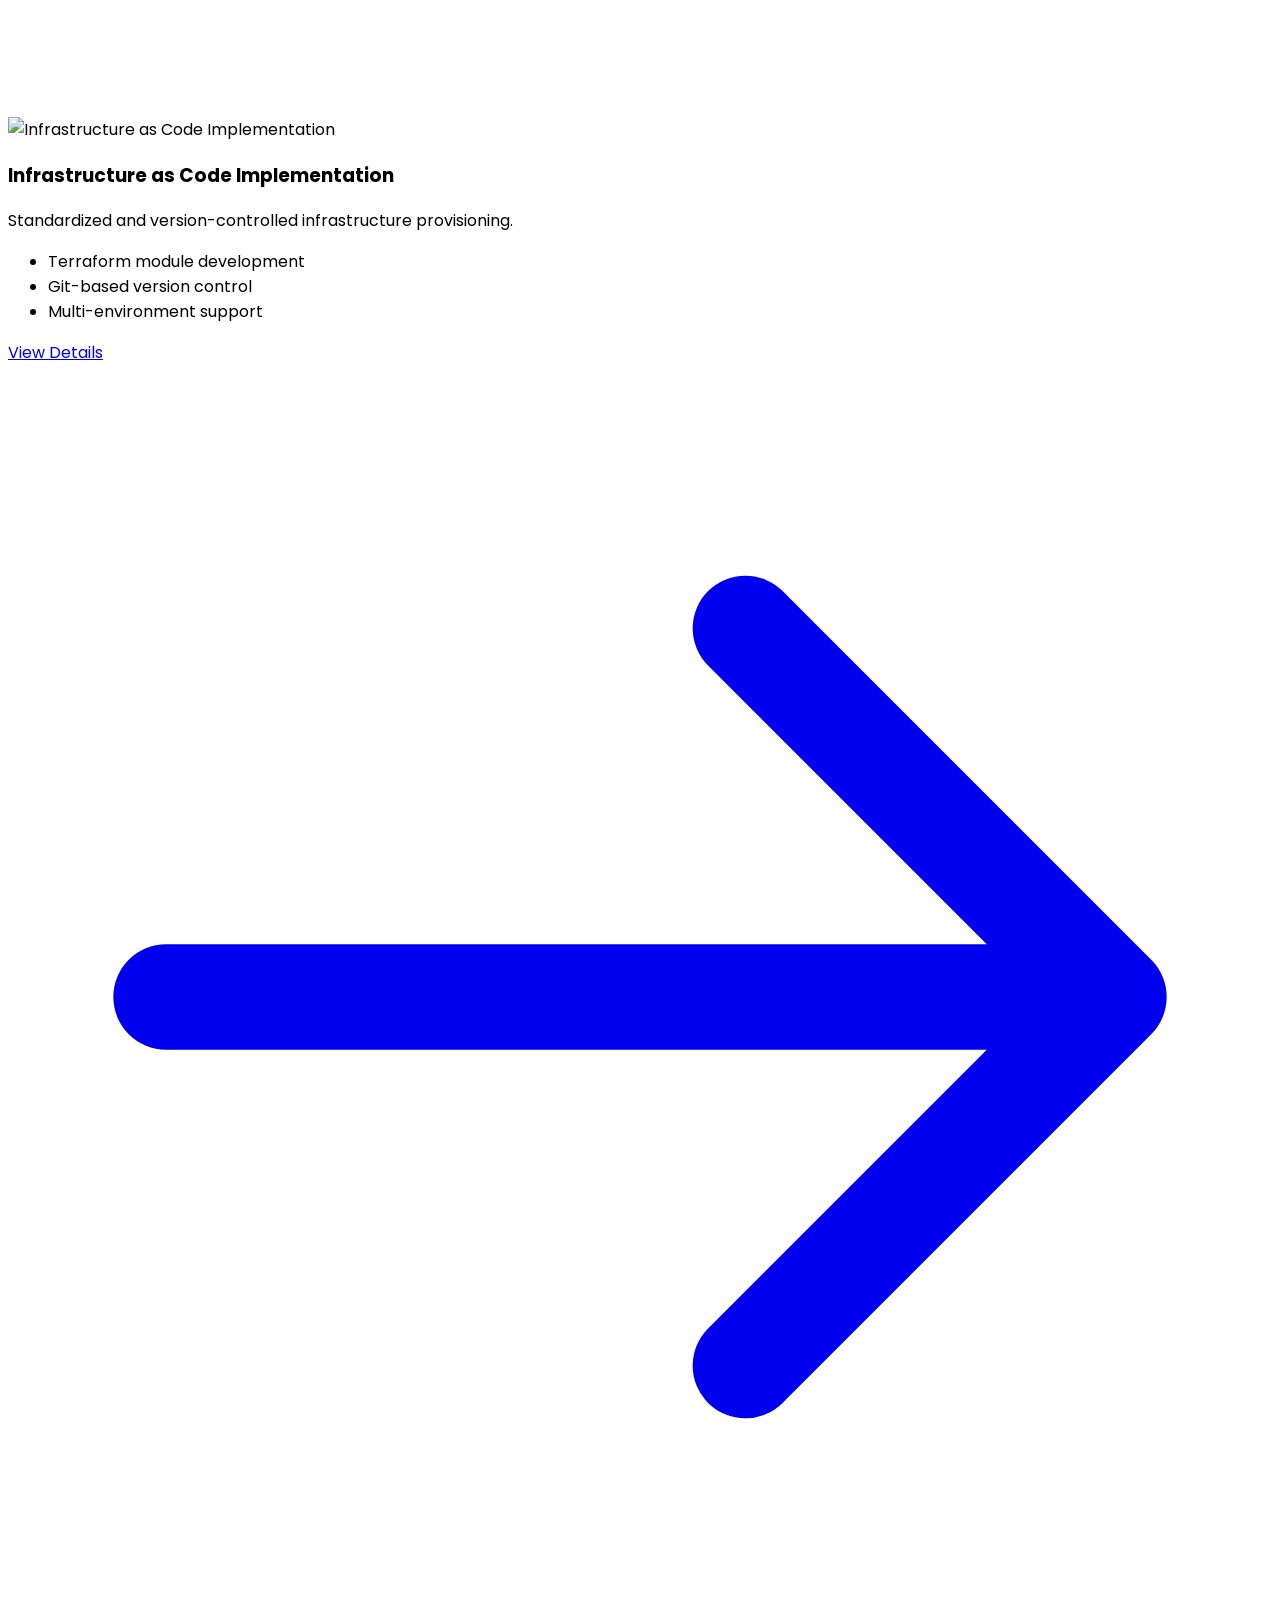
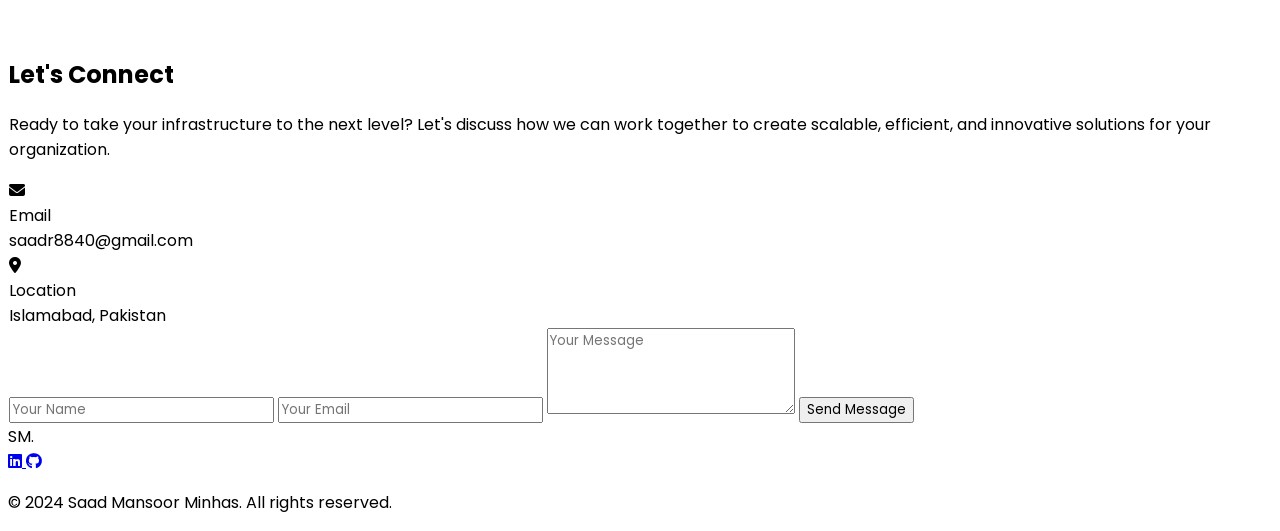
==== commit 485daac4: "design updates" ====
--- a/index.html
+++ b/index.html
@@ -1,5 +1,6 @@
 <!DOCTYPE html>
 <html lang="en" class="scroll-smooth">
+
 <head>
     <meta charset="UTF-8">
     <meta name="viewport" content="width=device-width, initial-scale=1.0">
@@ -28,7 +29,7 @@
     </script>
     <style>
         @import url('https://fonts.googleapis.com/css2?family=Poppins:wght@300;400;500;600;700;800&display=swap');
-        
+
         * {
             font-family: 'Poppins', sans-serif;
         }
@@ -73,6 +74,7 @@
                 transform: translateY(20px);
                 opacity: 0;
             }
+
             to {
                 transform: translateY(0);
                 opacity: 1;
@@ -88,6 +90,7 @@
         }
     </style>
 </head>
+
 <body class="bg-black text-white overflow-x-hidden">
     <!-- Navigation -->
     <nav class="fixed w-full z-50 nav-blur bg-black bg-opacity-50">
@@ -106,37 +109,39 @@
         </div>
     </nav>
 
-    <!-- Hero Section -->
-    <section class="relative h-screen bg-black overflow-hidden">
-        <div class="max-w-7xl mx-auto px-6 pt-32 pb-20">
-            <div class="grid grid-cols-1 lg:grid-cols-2 gap-12 items-center h-full">
-                <div class="space-y-8 z-20">
-                    <h1 class="text-6xl md:text-7xl font-bold leading-tight slide-in">
-                        Saad Mansoor
-                        <br />
-                        Minhas
-                        <br />
-                        <span class="text-white">DevOps Engineer</span>
-                    </h1>
-                    <p class="text-xl text-gray-400 max-w-xl slide-in" style="animation-delay: 0.2s">
-                        Passionate DevOps Engineer specializing in AWS, CI/CD, and Infrastructure as Code. Building scalable and efficient solutions for tomorrow's challenges.
-                    </p>
-                    <div class="flex space-x-6 slide-in" style="animation-delay: 0.4s">
-                        <a href="#about" class="group relative px-8 py-3 bg-white text-black hover:bg-opacity-90 transition-all duration-300">
-                            <span class="relative z-10">Explore My Work</span>
-                        </a>
-                        <a href="#connect" class="group relative px-8 py-3 border border-white hover:bg-white hover:text-black transition-all duration-300">
-                            <span class="relative z-10">Let's Connect</span>
-                        </a>
-                    </div>
-                </div>
-                <div class="relative h-full w-full">
-                    <div class="absolute inset-0 bg-black opacity-30 z-10"></div>
-                    <img src="profile2.png" alt="Profile" class="absolute right-0 top-1/2 transform -translate-y-1/2 w-4/5 h-[120%] object-cover object-center hero-image">
-                </div>
-            </div>
-        </div>
-    </section>
+<!-- Hero Section -->
+<!-- Hero Section -->
+<section class="relative min-h-[80vh] bg-black overflow-hidden flex items-center">
+    <div class="container mx-auto px-6 py-12 md:py-16">
+        <div class="grid grid-cols-1 lg:grid-cols-2 gap-12 items-center">
+            <div class="space-y-8 z-20 mt-8 md:mt-16">
+                <h1 class="text-4xl sm:text-5xl md:text-6xl lg:text-7xl font-bold leading-tight slide-in">
+                    Handcrafted
+                    <br />
+                    Infrastructure
+                    <br />
+                    <span class="text-white">For The Digital World.</span>
+                </h1>
+                <p class="text-lg sm:text-xl text-gray-400 max-w-xl slide-in" style="animation-delay: 0.2s">
+                    DevOps Engineer & Cloud Architecture Specialist crafting scalable solutions for tomorrow's challenges
+                </p>
+                <div class="flex flex-col sm:flex-row space-y-4 sm:space-y-0 sm:space-x-6 slide-in" style="animation-delay: 0.4s">
+                    <a href="#about" class="group relative px-8 py-3 bg-white text-black hover:bg-opacity-90 transition-all duration-300 text-center">
+                        <span class="relative z-10">Explore My Work</span>
+                    </a>
+                    <a href="#connect" class="group relative px-8 py-3 border border-white hover:bg-white hover:text-black transition-all duration-300 text-center">
+                        <span class="relative z-10">Let's Connect</span>
+                    </a>
+                </div>
+            </div>
+            <div class="relative h-full w-full">
+                <div class="absolute right-0 top-1/2 transform -translate-y-1/2 w-4/5 h-[120%] bg-black opacity-30 z-10"></div>
+                <img src="profile2.png" alt="Profile" class="absolute right-0 top-1/2 transform -translate-y-1/2 w-4/5 h-[120%] object-cover object-center hero-image">
+            </div>
+            
+        </div>
+    </div>
+</section>
 
     <!-- About Section -->
     <section id="about" class="py-32 bg-white text-black">
@@ -146,13 +151,18 @@
                 <div class="space-y-6">
                     <h3 class="text-2xl font-semibold">Junior DevOps Engineer</h3>
                     <p class="text-gray-600 leading-relaxed">
-                        I'm a passionate DevOps Engineer with a strong focus on AWS, CI/CD, and Infrastructure as Code. Currently working at Cyberoide Tech, I specialize in deploying and managing AWS infrastructure for .NET and MSSQL applications, enhancing system scalability and reliability.
+                        I'm a passionate DevOps Engineer with a strong focus on AWS, CI/CD, and Infrastructure as Code.
+                        Currently working at Cyberoide Tech, I specialize in deploying and managing AWS infrastructure
+                        for .NET and MSSQL applications, enhancing system scalability and reliability.
                     </p>
                     <p class="text-gray-600 leading-relaxed">
-                        My experience includes implementing CI/CD pipelines, collaborating with cross-functional teams, and integrating AWS services into existing application ecosystems. I'm dedicated to optimizing resource usage and implementing cost-efficient solutions.
+                        My experience includes implementing CI/CD pipelines, collaborating with cross-functional teams,
+                        and integrating AWS services into existing application ecosystems. I'm dedicated to optimizing
+                        resource usage and implementing cost-efficient solutions.
                     </p>
                     <p class="text-gray-600 leading-relaxed">
-                        As a Computer Science student at Air University, I'm constantly learning and applying new technologies to solve complex infrastructure challenges and drive digital transformation.
+                        As a Computer Science student at Air University, I'm constantly learning and applying new
+                        technologies to solve complex infrastructure challenges and drive digital transformation.
                     </p>
                 </div>
                 <div class="space-y-8">
@@ -162,7 +172,8 @@
                             <span>90%</span>
                         </div>
                         <div class="h-2 bg-gray-200 rounded-full">
-                            <div class="h-full bg-black rounded-full skill-bar" style="width: 0%" data-width="90%"></div>
+                            <div class="h-full bg-black rounded-full skill-bar" style="width: 0%" data-width="90%">
+                            </div>
                         </div>
                     </div>
                     <div class="space-y-4">
@@ -171,7 +182,8 @@
                             <span>85%</span>
                         </div>
                         <div class="h-2 bg-gray-200 rounded-full">
-                            <div class="h-full bg-black rounded-full skill-bar" style="width: 0%" data-width="85%"></div>
+                            <div class="h-full bg-black rounded-full skill-bar" style="width: 0%" data-width="85%">
+                            </div>
                         </div>
                     </div>
                     <div class="space-y-4">
@@ -180,7 +192,8 @@
                             <span>80%</span>
                         </div>
                         <div class="h-2 bg-gray-200 rounded-full">
-                            <div class="h-full bg-black rounded-full skill-bar" style="width: 0%" data-width="80%"></div>
+                            <div class="h-full bg-black rounded-full skill-bar" style="width: 0%" data-width="80%">
+                            </div>
                         </div>
                     </div>
                     <div class="space-y-4">
@@ -189,7 +202,8 @@
                             <span>75%</span>
                         </div>
                         <div class="h-2 bg-gray-200 rounded-full">
-                            <div class="h-full bg-black rounded-full skill-bar" style="width: 0%" data-width="75%"></div>
+                            <div class="h-full bg-black rounded-full skill-bar" style="width: 0%" data-width="75%">
+                            </div>
                         </div>
                     </div>
                     <div class="space-y-4">
@@ -198,7 +212,8 @@
                             <span>70%</span>
                         </div>
                         <div class="h-2 bg-gray-200 rounded-full">
-                            <div class="h-full bg-black rounded-full skill-bar" style="width: 0%" data-width="70%"></div>
+                            <div class="h-full bg-black rounded-full skill-bar" style="width: 0%" data-width="70%">
+                            </div>
                         </div>
                     </div>
                 </div>
@@ -269,12 +284,19 @@
                     <div class="hidden md:block w-0.5 bg-gray-200 mx-auto"></div>
                     <div>
                         <ul class="list-disc list-inside text-gray-600 space-y-2">
-                            <li>Deployed AWS infrastructure for .NET and MSSQL applications, enhancing system scalability and reliability</li>
-                            <li>Implemented CI/CD pipelines using GitHub Actions and GitLab CI/CD, enabling automated builds, testing, and deployments</li>
-                            <li>Collaborated with cross-functional teams and clients to evaluate, optimize, and modernize AWS architectures</li>
-                            <li>Integrated AWS services into existing application ecosystems, ensuring seamless scalability and high availability</li>
-                            <li>Deployed Infrastructure as Code (IaC) solutions using Terraform, standardizing configurations and enabling repeatable, scalable, and version-controlled infrastructure provisioning</li>
-                            <li>Optimized resource usage with autoscaling configurations and cost-efficient storage solutions, resulting in improved performance and reduced expenses</li>
+                            <li>Deployed AWS infrastructure for .NET and MSSQL applications, enhancing system
+                                scalability and reliability</li>
+                            <li>Implemented CI/CD pipelines using GitHub Actions and GitLab CI/CD, enabling automated
+                                builds, testing, and deployments</li>
+                            <li>Collaborated with cross-functional teams and clients to evaluate, optimize, and
+                                modernize AWS architectures</li>
+                            <li>Integrated AWS services into existing application ecosystems, ensuring seamless
+                                scalability and high availability</li>
+                            <li>Deployed Infrastructure as Code (IaC) solutions using Terraform, standardizing
+                                configurations and enabling repeatable, scalable, and version-controlled infrastructure
+                                provisioning</li>
+                            <li>Optimized resource usage with autoscaling configurations and cost-efficient storage
+                                solutions, resulting in improved performance and reduced expenses</li>
                         </ul>
                     </div>
                 </div>
@@ -288,14 +310,22 @@
                     <div class="hidden md:block w-0.5 bg-gray-200 mx-auto"></div>
                     <div>
                         <ul class="list-disc list-inside text-gray-600 space-y-2">
-                            <li>Automated infrastructure deployment and management using Terraform, creating and managing AWS resources like EC2, VPCs, and RDS databases</li>
-                            <li>Wrote and executed Ansible playbooks to automate system configurations, integrating community roles for efficient provisioning</li>
-                            <li>Designed and implemented CI/CD pipelines with GitHub Actions and Jenkins to streamline application deployments</li>
-                            <li>Built and managed Docker images and containers for application deployment, utilizing Docker Compose for multi-container setups</li>
-                            <li>Deployed and scaled applications in Kubernetes clusters, using kubectl and YAML files to manage resources</li>
-                            <li>Configured network firewalls (iptables, ufw) and set up load balancers with HAProxy and NGINX</li>
-                            <li>Worked on optimizing cloud infrastructure and cost management on AWS, implementing best security practices</li>
-                            <li>Developed and tested automated deployment pipelines for Flask applications using Docker, Ansible, and Python</li>
+                            <li>Automated infrastructure deployment and management using Terraform, creating and
+                                managing AWS resources like EC2, VPCs, and RDS databases</li>
+                            <li>Wrote and executed Ansible playbooks to automate system configurations, integrating
+                                community roles for efficient provisioning</li>
+                            <li>Designed and implemented CI/CD pipelines with GitHub Actions and Jenkins to streamline
+                                application deployments</li>
+                            <li>Built and managed Docker images and containers for application deployment, utilizing
+                                Docker Compose for multi-container setups</li>
+                            <li>Deployed and scaled applications in Kubernetes clusters, using kubectl and YAML files to
+                                manage resources</li>
+                            <li>Configured network firewalls (iptables, ufw) and set up load balancers with HAProxy and
+                                NGINX</li>
+                            <li>Worked on optimizing cloud infrastructure and cost management on AWS, implementing best
+                                security practices</li>
+                            <li>Developed and tested automated deployment pipelines for Flask applications using Docker,
+                                Ansible, and Python</li>
                         </ul>
                     </div>
                 </div>
@@ -317,93 +347,121 @@
 
     <!-- Projects Section -->
     <!-- Projects Section -->
-<section id="projects" class="py-32 bg-white text-black">
-    <div class="max-w-7xl mx-auto px-6">
-        <h2 class="text-5xl font-bold mb-16">Featured Projects</h2>
-        <div class="grid grid-cols-1 md:grid-cols-2 gap-12">
-            <div class="group relative overflow-hidden rounded-2xl shadow-lg">
-                <img src="https://images.unsplash.com/photo-1451187580459-43490279c0fa?ixlib=rb-4.0.3&ixid=M3wxMjA3fDB8MHxwaG90by1wYWdlfHx8fGVufDB8fHx8fA%3D%3D&auto=format&fit=crop&w=1000&q=80" alt="AWS Infrastructure Deployment" class="w-full h-[400px] object-cover transition-transform duration-500 group-hover:scale-110">
-                <div class="absolute inset-0 bg-black bg-opacity-75 opacity-0 group-hover:opacity-100 transition-opacity duration-300">
-                    <div class="absolute bottom-0 left-0 p-8">
-                        <h3 class="text-2xl font-semibold text-white mb-2">AWS Infrastructure Deployment</h3>
-                        <p class="text-gray-300 mb-4">Scalable and reliable infrastructure for .NET and MSSQL applications.</p>
-                        <ul class="text-gray-400 mb-4 list-disc list-inside">
-                            <li>Autoscaling configurations</li>
-                            <li>Integrated AWS services</li>
-                            <li>Cost-efficient solutions</li>
-                        </ul>
-                        <a href="aws-infrastructure.html" class="inline-flex items-center px-6 py-2 border border-white text-white hover:bg-white hover:text-black transition-colors duration-300">
-                            <span>View Details</span>
-                            <svg xmlns="http://www.w3.org/2000/svg" class="h-5 w-5 ml-2" fill="none" viewBox="0 0 24 24" stroke="currentColor">
-                                <path stroke-linecap="round" stroke-linejoin="round" stroke-width="2" d="M14 5l7 7m0 0l-7 7m7-7H3" />
-                            </svg>
-                        </a>
-                    </div>
-                </div>
-            </div>
-            <div class="group relative overflow-hidden rounded-2xl shadow-lg">
-                <img src="https://images.unsplash.com/photo-1555949963-ff9fe0c870eb?ixlib=rb-4.0.3&ixid=M3wxMjA3fDB8MHxwaG90by1wYWdlfHx8fGVufDB8fHx8fA%3D%3D&auto=format&fit=crop&w=1000&q=80" alt="CI/CD Pipeline Implementation" class="w-full h-[400px] object-cover transition-transform duration-500 group-hover:scale-110">
-                <div class="absolute inset-0 bg-black bg-opacity-75 opacity-0 group-hover:opacity-100 transition-opacity duration-300">
-                    <div class="absolute bottom-0 left-0 p-8">
-                        <h3 class="text-2xl font-semibold text-white mb-2">CI/CD Pipeline Implementation</h3>
-                        <p class="text-gray-300 mb-4">Automated builds, testing, and deployments using modern tools.</p>
-                        <ul class="text-gray-400 mb-4 list-disc list-inside">
-                            <li>GitHub Actions and GitLab CI/CD</li>
-                            <li>Integrated testing suites</li>
-                            <li>Streamlined workflows</li>
-                        </ul>
-                        <a href="cicd-pipeline.html" class="inline-flex items-center px-6 py-2 border border-white text-white hover:bg-white hover:text-black transition-colors duration-300">
-                            <span>View Details</span>
-                            <svg xmlns="http://www.w3.org/2000/svg" class="h-5 w-5 ml-2" fill="none" viewBox="0 0 24 24" stroke="currentColor">
-                                <path stroke-linecap="round" stroke-linejoin="round" stroke-width="2" d="M14 5l7 7m0 0l-7 7m7-7H3" />
-                            </svg>
-                        </a>
-                    </div>
-                </div>
-            </div>
-            <div class="group relative overflow-hidden rounded-2xl shadow-lg">
-                <img src="https://images.unsplash.com/photo-1558494949-ef010cbdcc31?ixlib=rb-4.0.3&ixid=M3wxMjA3fDB8MHxwaG90by1wYWdlfHx8fGVufDB8fHx8fA%3D%3D&auto=format&fit=crop&w=1000&q=80" alt="Kubernetes Cluster Management" class="w-full h-[400px] object-cover transition-transform duration-500 group-hover:scale-110">
-                <div class="absolute inset-0 bg-black bg-opacity-75 opacity-0 group-hover:opacity-100 transition-opacity duration-300">
-                    <div class="absolute bottom-0 left-0 p-8">
-                        <h3 class="text-2xl font-semibold text-white mb-2">Kubernetes Cluster Management</h3>
-                        <p class="text-gray-300 mb-4">Scalable application hosting and container orchestration.</p>
-                        <ul class="text-gray-400 mb-4 list-disc list-inside">
-                            <li>Auto-scaling implementation</li>
-                            <li>Efficient resource allocation</li>
-                            <li>High-availability setups</li>
-                        </ul>
-                        <a href="kubernetes-cluster.html" class="inline-flex items-center px-6 py-2 border border-white text-white hover:bg-white hover:text-black transition-colors duration-300">
-                            <span>View Details</span>
-                            <svg xmlns="http://www.w3.org/2000/svg" class="h-5 w-5 ml-2" fill="none" viewBox="0 0 24 24" stroke="currentColor">
-                                <path stroke-linecap="round" stroke-linejoin="round" stroke-width="2" d="M14 5l7 7m0 0l-7 7m7-7H3" />
-                            </svg>
-                        </a>
-                    </div>
-                </div>
-            </div>
-            <div class="group relative overflow-hidden rounded-2xl shadow-lg">
-                <img src="https://images.unsplash.com/photo-1555066931-4365d14bab8c?ixlib=rb-4.0.3&ixid=M3wxMjA3fDB8MHxwaG90by1wYWdlfHx8fGVufDB8fHx8fA%3D%3D&auto=format&fit=crop&w=1000&q=80" alt="Infrastructure as Code Implementation" class="w-full h-[400px] object-cover transition-transform duration-500 group-hover:scale-110">
-                <div class="absolute inset-0 bg-black bg-opacity-75 opacity-0 group-hover:opacity-100 transition-opacity duration-300">
-                    <div class="absolute bottom-0 left-0 p-8">
-                        <h3 class="text-2xl font-semibold text-white mb-2">Infrastructure as Code Implementation</h3>
-                        <p class="text-gray-300 mb-4">Standardized and version-controlled infrastructure provisioning.</p>
-                        <ul class="text-gray-400 mb-4 list-disc list-inside">
-                            <li>Terraform module development</li>
-                            <li>Git-based version control</li>
-                            <li>Multi-environment support</li>
-                        </ul>
-                        <a href="infrastructure-as-code.html" class="inline-flex items-center px-6 py-2 border border-white text-white hover:bg-white hover:text-black transition-colors duration-300">
-                            <span>View Details</span>
-                            <svg xmlns="http://www.w3.org/2000/svg" class="h-5 w-5 ml-2" fill="none" viewBox="0 0 24 24" stroke="currentColor">
-                                <path stroke-linecap="round" stroke-linejoin="round" stroke-width="2" d="M14 5l7 7m0 0l-7 7m7-7H3" />
-                            </svg>
-                        </a>
-                    </div>
-                </div>
-            </div>
-        </div>
-    </div>
-</section>
+    <section id="projects" class="py-32 bg-white text-black">
+        <div class="max-w-7xl mx-auto px-6">
+            <h2 class="text-5xl font-bold mb-16">Featured Projects</h2>
+            <div class="grid grid-cols-1 md:grid-cols-2 gap-12">
+                <div class="group relative overflow-hidden rounded-2xl shadow-lg">
+                    <img src="https://images.unsplash.com/photo-1451187580459-43490279c0fa?ixlib=rb-4.0.3&ixid=M3wxMjA3fDB8MHxwaG90by1wYWdlfHx8fGVufDB8fHx8fA%3D%3D&auto=format&fit=crop&w=1000&q=80"
+                        alt="AWS Infrastructure Deployment"
+                        class="w-full h-[400px] object-cover transition-transform duration-500 group-hover:scale-110">
+                    <div
+                        class="absolute inset-0 bg-black bg-opacity-75 opacity-0 group-hover:opacity-100 transition-opacity duration-300">
+                        <div class="absolute bottom-0 left-0 p-8">
+                            <h3 class="text-2xl font-semibold text-white mb-2">AWS Infrastructure Deployment</h3>
+                            <p class="text-gray-300 mb-4">Scalable and reliable infrastructure for .NET and MSSQL
+                                applications.</p>
+                            <ul class="text-gray-400 mb-4 list-disc list-inside">
+                                <li>Autoscaling configurations</li>
+                                <li>Integrated AWS services</li>
+                                <li>Cost-efficient solutions</li>
+                            </ul>
+                            <a href="aws-infrastructure.html"
+                                class="inline-flex items-center px-6 py-2 border border-white text-white hover:bg-white hover:text-black transition-colors duration-300">
+                                <span>View Details</span>
+                                <svg xmlns="http://www.w3.org/2000/svg" class="h-5 w-5 ml-2" fill="none"
+                                    viewBox="0 0 24 24" stroke="currentColor">
+                                    <path stroke-linecap="round" stroke-linejoin="round" stroke-width="2"
+                                        d="M14 5l7 7m0 0l-7 7m7-7H3" />
+                                </svg>
+                            </a>
+                        </div>
+                    </div>
+                </div>
+                <div class="group relative overflow-hidden rounded-2xl shadow-lg">
+                    <img src="https://images.unsplash.com/photo-1555949963-ff9fe0c870eb?ixlib=rb-4.0.3&ixid=M3wxMjA3fDB8MHxwaG90by1wYWdlfHx8fGVufDB8fHx8fA%3D%3D&auto=format&fit=crop&w=1000&q=80"
+                        alt="CI/CD Pipeline Implementation"
+                        class="w-full h-[400px] object-cover transition-transform duration-500 group-hover:scale-110">
+                    <div
+                        class="absolute inset-0 bg-black bg-opacity-75 opacity-0 group-hover:opacity-100 transition-opacity duration-300">
+                        <div class="absolute bottom-0 left-0 p-8">
+                            <h3 class="text-2xl font-semibold text-white mb-2">CI/CD Pipeline Implementation</h3>
+                            <p class="text-gray-300 mb-4">Automated builds, testing, and deployments using modern tools.
+                            </p>
+                            <ul class="text-gray-400 mb-4 list-disc list-inside">
+                                <li>GitHub Actions and GitLab CI/CD</li>
+                                <li>Integrated testing suites</li>
+                                <li>Streamlined workflows</li>
+                            </ul>
+                            <a href="cicd-pipeline.html"
+                                class="inline-flex items-center px-6 py-2 border border-white text-white hover:bg-white hover:text-black transition-colors duration-300">
+                                <span>View Details</span>
+                                <svg xmlns="http://www.w3.org/2000/svg" class="h-5 w-5 ml-2" fill="none"
+                                    viewBox="0 0 24 24" stroke="currentColor">
+                                    <path stroke-linecap="round" stroke-linejoin="round" stroke-width="2"
+                                        d="M14 5l7 7m0 0l-7 7m7-7H3" />
+                                </svg>
+                            </a>
+                        </div>
+                    </div>
+                </div>
+                <div class="group relative overflow-hidden rounded-2xl shadow-lg">
+                    <img src="https://images.unsplash.com/photo-1558494949-ef010cbdcc31?ixlib=rb-4.0.3&ixid=M3wxMjA3fDB8MHxwaG90by1wYWdlfHx8fGVufDB8fHx8fA%3D%3D&auto=format&fit=crop&w=1000&q=80"
+                        alt="Kubernetes Cluster Management"
+                        class="w-full h-[400px] object-cover transition-transform duration-500 group-hover:scale-110">
+                    <div
+                        class="absolute inset-0 bg-black bg-opacity-75 opacity-0 group-hover:opacity-100 transition-opacity duration-300">
+                        <div class="absolute bottom-0 left-0 p-8">
+                            <h3 class="text-2xl font-semibold text-white mb-2">Kubernetes Cluster Management</h3>
+                            <p class="text-gray-300 mb-4">Scalable application hosting and container orchestration.</p>
+                            <ul class="text-gray-400 mb-4 list-disc list-inside">
+                                <li>Auto-scaling implementation</li>
+                                <li>Efficient resource allocation</li>
+                                <li>High-availability setups</li>
+                            </ul>
+                            <a href="kubernetes-cluster.html"
+                                class="inline-flex items-center px-6 py-2 border border-white text-white hover:bg-white hover:text-black transition-colors duration-300">
+                                <span>View Details</span>
+                                <svg xmlns="http://www.w3.org/2000/svg" class="h-5 w-5 ml-2" fill="none"
+                                    viewBox="0 0 24 24" stroke="currentColor">
+                                    <path stroke-linecap="round" stroke-linejoin="round" stroke-width="2"
+                                        d="M14 5l7 7m0 0l-7 7m7-7H3" />
+                                </svg>
+                            </a>
+                        </div>
+                    </div>
+                </div>
+                <div class="group relative overflow-hidden rounded-2xl shadow-lg">
+                    <img src="https://images.unsplash.com/photo-1555066931-4365d14bab8c?ixlib=rb-4.0.3&ixid=M3wxMjA3fDB8MHxwaG90by1wYWdlfHx8fGVufDB8fHx8fA%3D%3D&auto=format&fit=crop&w=1000&q=80"
+                        alt="Infrastructure as Code Implementation"
+                        class="w-full h-[400px] object-cover transition-transform duration-500 group-hover:scale-110">
+                    <div
+                        class="absolute inset-0 bg-black bg-opacity-75 opacity-0 group-hover:opacity-100 transition-opacity duration-300">
+                        <div class="absolute bottom-0 left-0 p-8">
+                            <h3 class="text-2xl font-semibold text-white mb-2">Infrastructure as Code Implementation
+                            </h3>
+                            <p class="text-gray-300 mb-4">Standardized and version-controlled infrastructure
+                                provisioning.</p>
+                            <ul class="text-gray-400 mb-4 list-disc list-inside">
+                                <li>Terraform module development</li>
+                                <li>Git-based version control</li>
+                                <li>Multi-environment support</li>
+                            </ul>
+                            <a href="infrastructure-as-code.html"
+                                class="inline-flex items-center px-6 py-2 border border-white text-white hover:bg-white hover:text-black transition-colors duration-300">
+                                <span>View Details</span>
+                                <svg xmlns="http://www.w3.org/2000/svg" class="h-5 w-5 ml-2" fill="none"
+                                    viewBox="0 0 24 24" stroke="currentColor">
+                                    <path stroke-linecap="round" stroke-linejoin="round" stroke-width="2"
+                                        d="M14 5l7 7m0 0l-7 7m7-7H3" />
+                                </svg>
+                            </a>
+                        </div>
+                    </div>
+                </div>
+            </div>
+        </div>
+    </section>
 
 
 
@@ -414,7 +472,9 @@
                 <h2 class="text-5xl font-bold mb-16">Let's Connect</h2>
                 <div class="grid md:grid-cols-2 gap-12">
                     <div>
-                        <p class="text-gray-400 mb-8">Ready to take your infrastructure to the next level? Let's discuss how we can work together to create scalable, efficient, and innovative solutions for your organization.</p>
+                        <p class="text-gray-400 mb-8">Ready to take your infrastructure to the next level? Let's discuss
+                            how we can work together to create scalable, efficient, and innovative solutions for your
+                            organization.</p>
                         <div class="space-y-6">
                             <div class="flex items-center space-x-4">
                                 <div class="w-12 h-12 rounded-full bg-white/10 flex items-center justify-center">
@@ -437,10 +497,14 @@
                         </div>
                     </div>
                     <form class="space-y-6">
-                        <input type="text" placeholder="Your Name" class="w-full px-6 py-4 bg-white/5 border border-white/10 rounded-lg focus:outline-none focus:border-white transition-colors">
-                        <input type="email" placeholder="Your Email" class="w-full px-6 py-4 bg-white/5 border border-white/10 rounded-lg focus:outline-none focus:border-white transition-colors">
-                        <textarea rows="4" placeholder="Your Message" class="w-full px-6 py-4 bg-white/5 border border-white/10 rounded-lg focus:outline-none focus:border-white transition-colors"></textarea>
-                        <button type="submit" class="w-full py-4 bg-white text-black hover:bg-opacity-90 transition-opacity">
+                        <input type="text" placeholder="Your Name"
+                            class="w-full px-6 py-4 bg-white/5 border border-white/10 rounded-lg focus:outline-none focus:border-white transition-colors">
+                        <input type="email" placeholder="Your Email"
+                            class="w-full px-6 py-4 bg-white/5 border border-white/10 rounded-lg focus:outline-none focus:border-white transition-colors">
+                        <textarea rows="4" placeholder="Your Message"
+                            class="w-full px-6 py-4 bg-white/5 border border-white/10 rounded-lg focus:outline-none focus:border-white transition-colors"></textarea>
+                        <button type="submit"
+                            class="w-full py-4 bg-white text-black hover:bg-opacity-90 transition-opacity">
                             Send Message
                         </button>
                     </form>
@@ -454,10 +518,12 @@
         <div class="max-w-7xl mx-auto px-6 text-center">
             <div class="text-2xl font-bold mb-6">SM.</div>
             <div class="flex justify-center space-x-8 mb-8">
-                <a href="https://www.linkedin.com/in/saad-mansoor-minhas/" target="_blank" rel="noopener noreferrer" class="text-gray-400 hover:text-white transition-colors">
+                <a href="https://www.linkedin.com/in/saad-mansoor-minhas/" target="_blank" rel="noopener noreferrer"
+                    class="text-gray-400 hover:text-white transition-colors">
                     <i class="fab fa-linkedin text-xl"></i>
                 </a>
-                <a href="https://github.com/Saad-Mansoor-Minhas" target="_blank" rel="noopener noreferrer" class="text-gray-400 hover:text-white transition-colors">
+                <a href="https://github.com/Saad-Mansoor-Minhas" target="_blank" rel="noopener noreferrer"
+                    class="text-gray-400 hover:text-white transition-colors">
                     <i class="fab fa-github text-xl"></i>
                 </a>
             </div>
@@ -495,5 +561,5 @@
         });
     </script>
 </body>
-</html>
-
+
+</html>
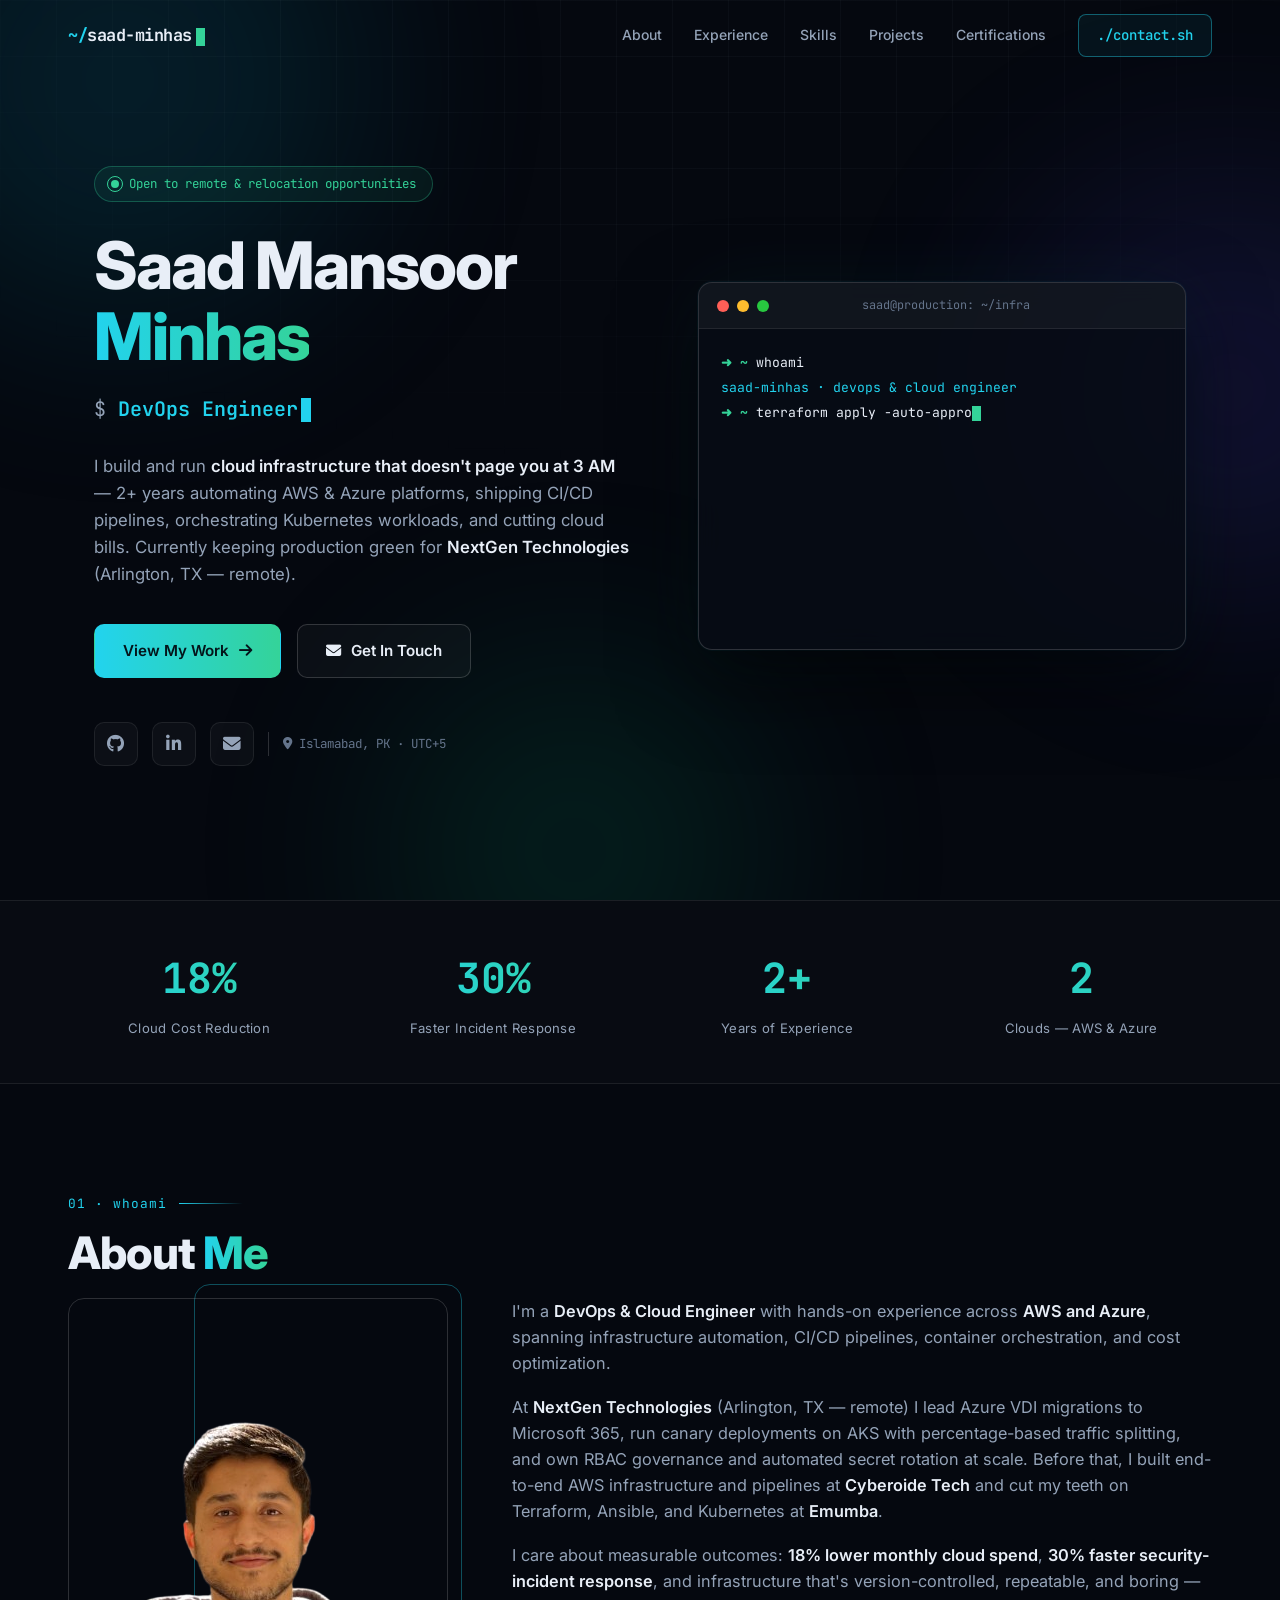
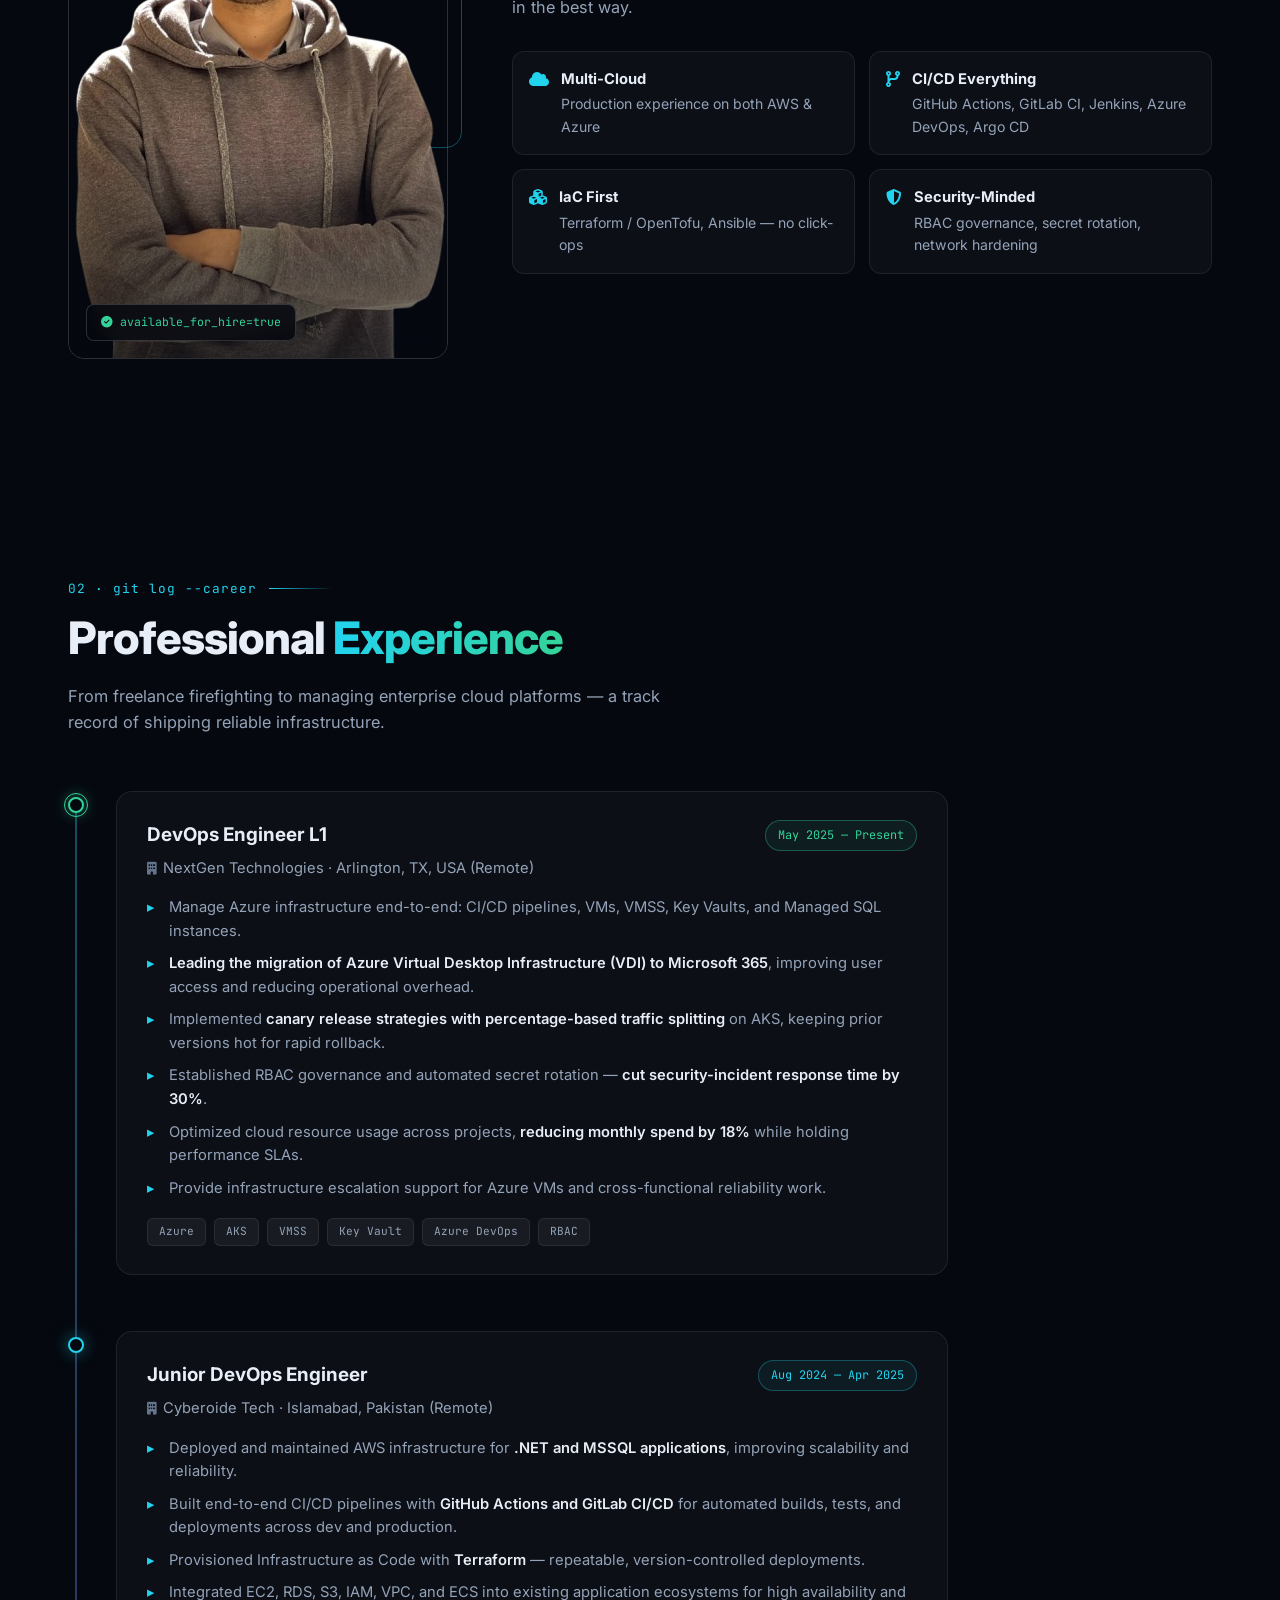
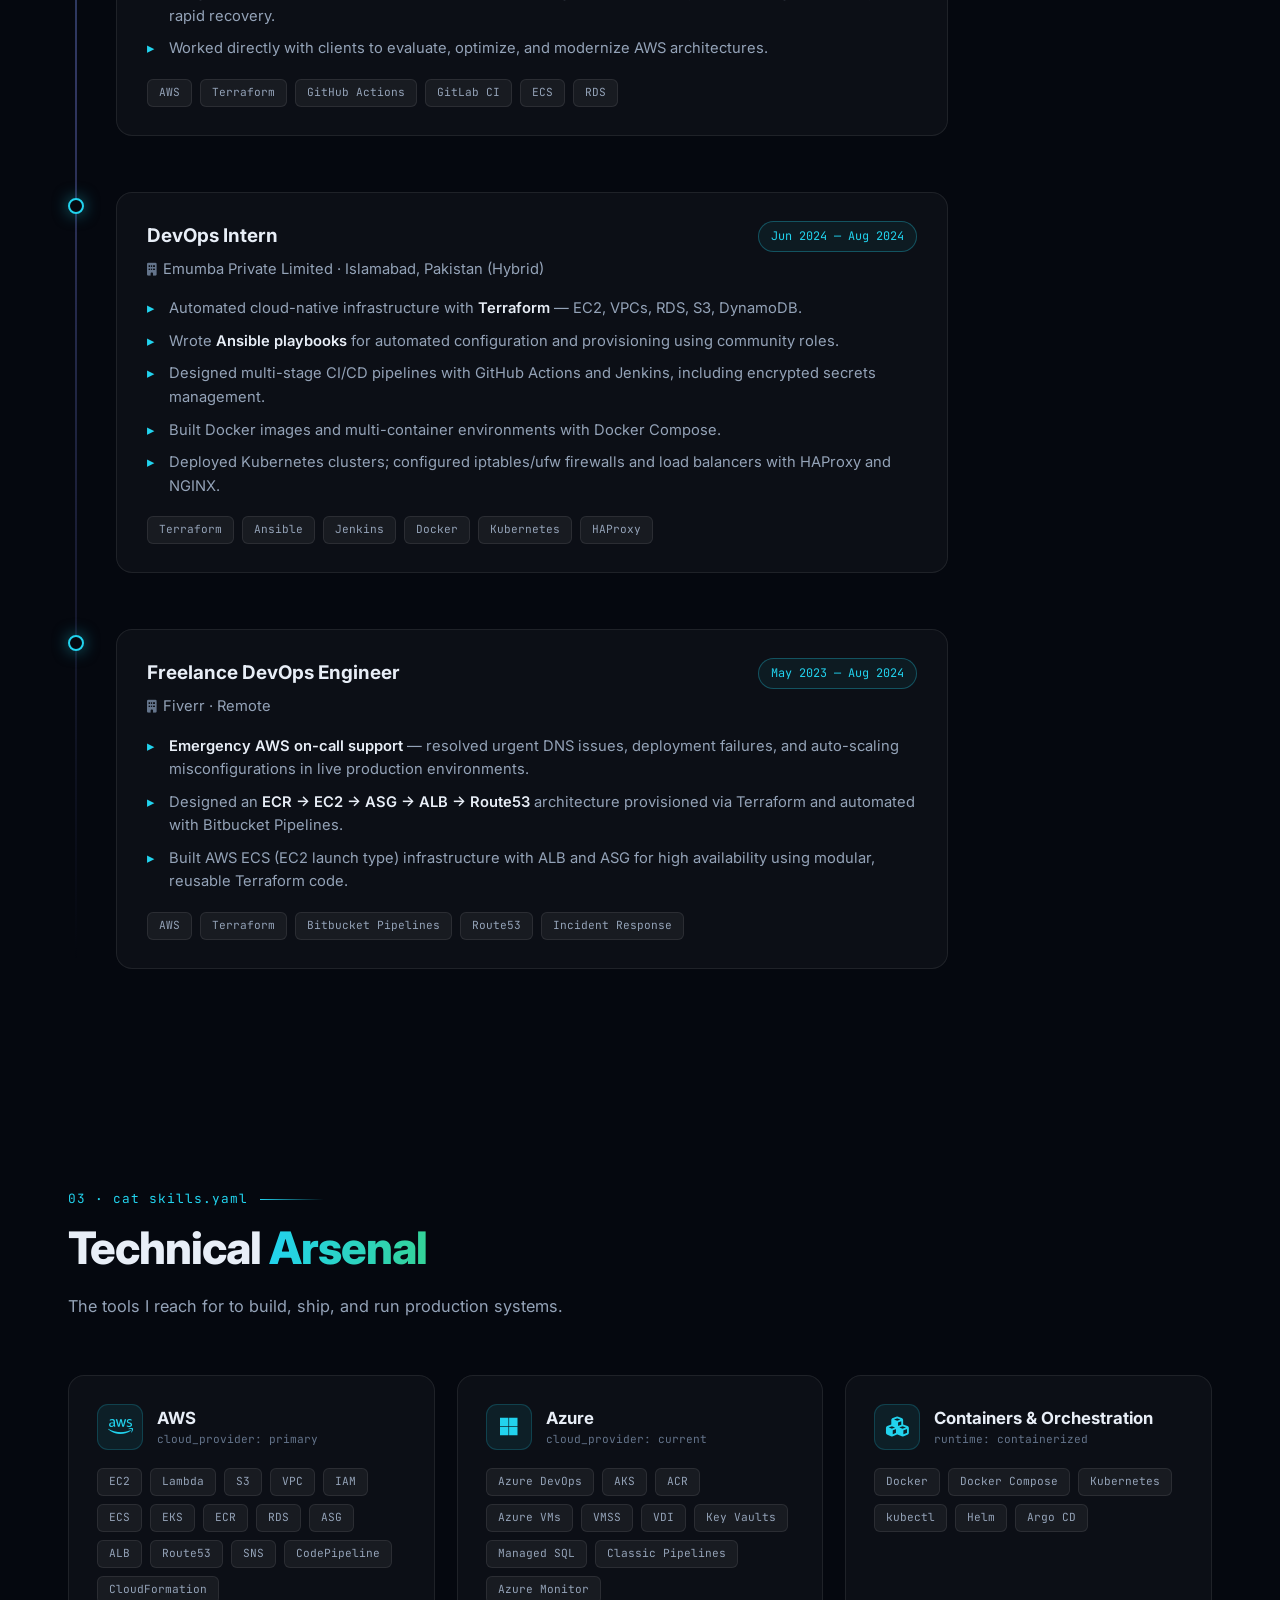
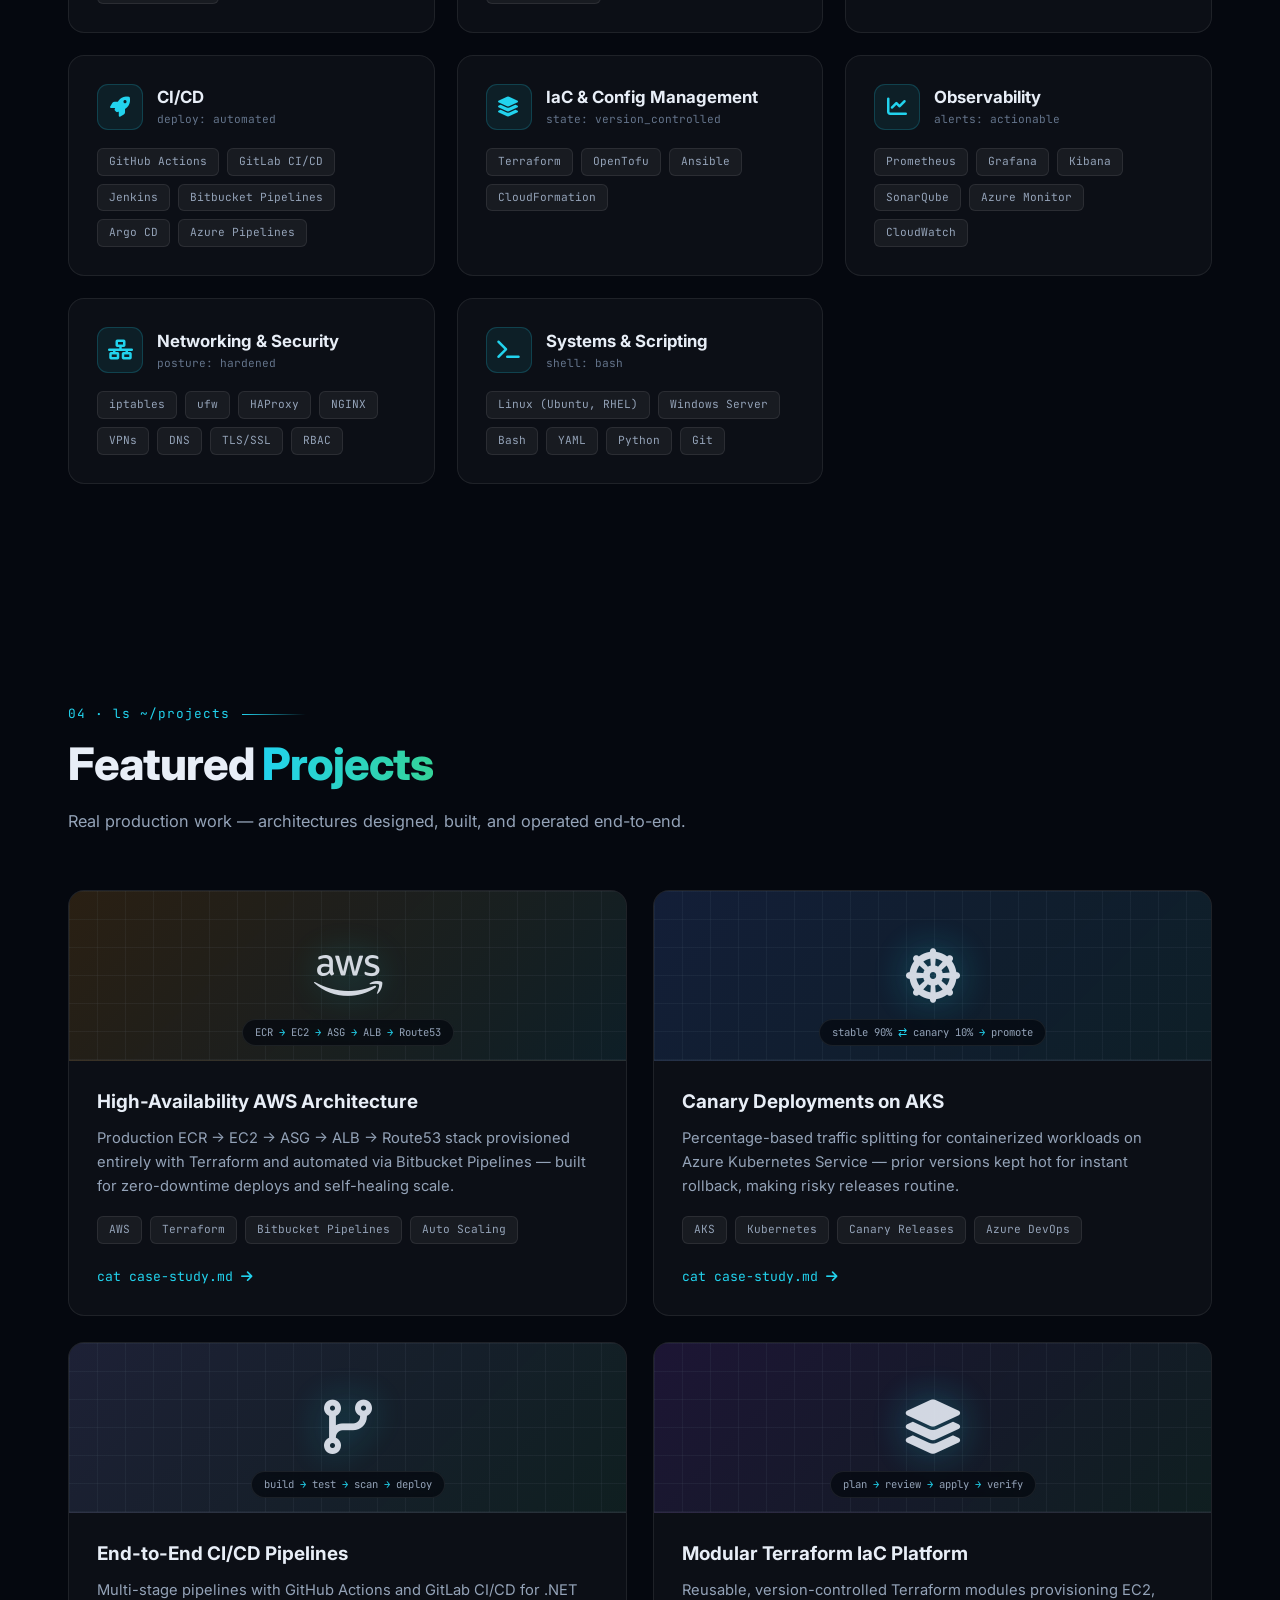
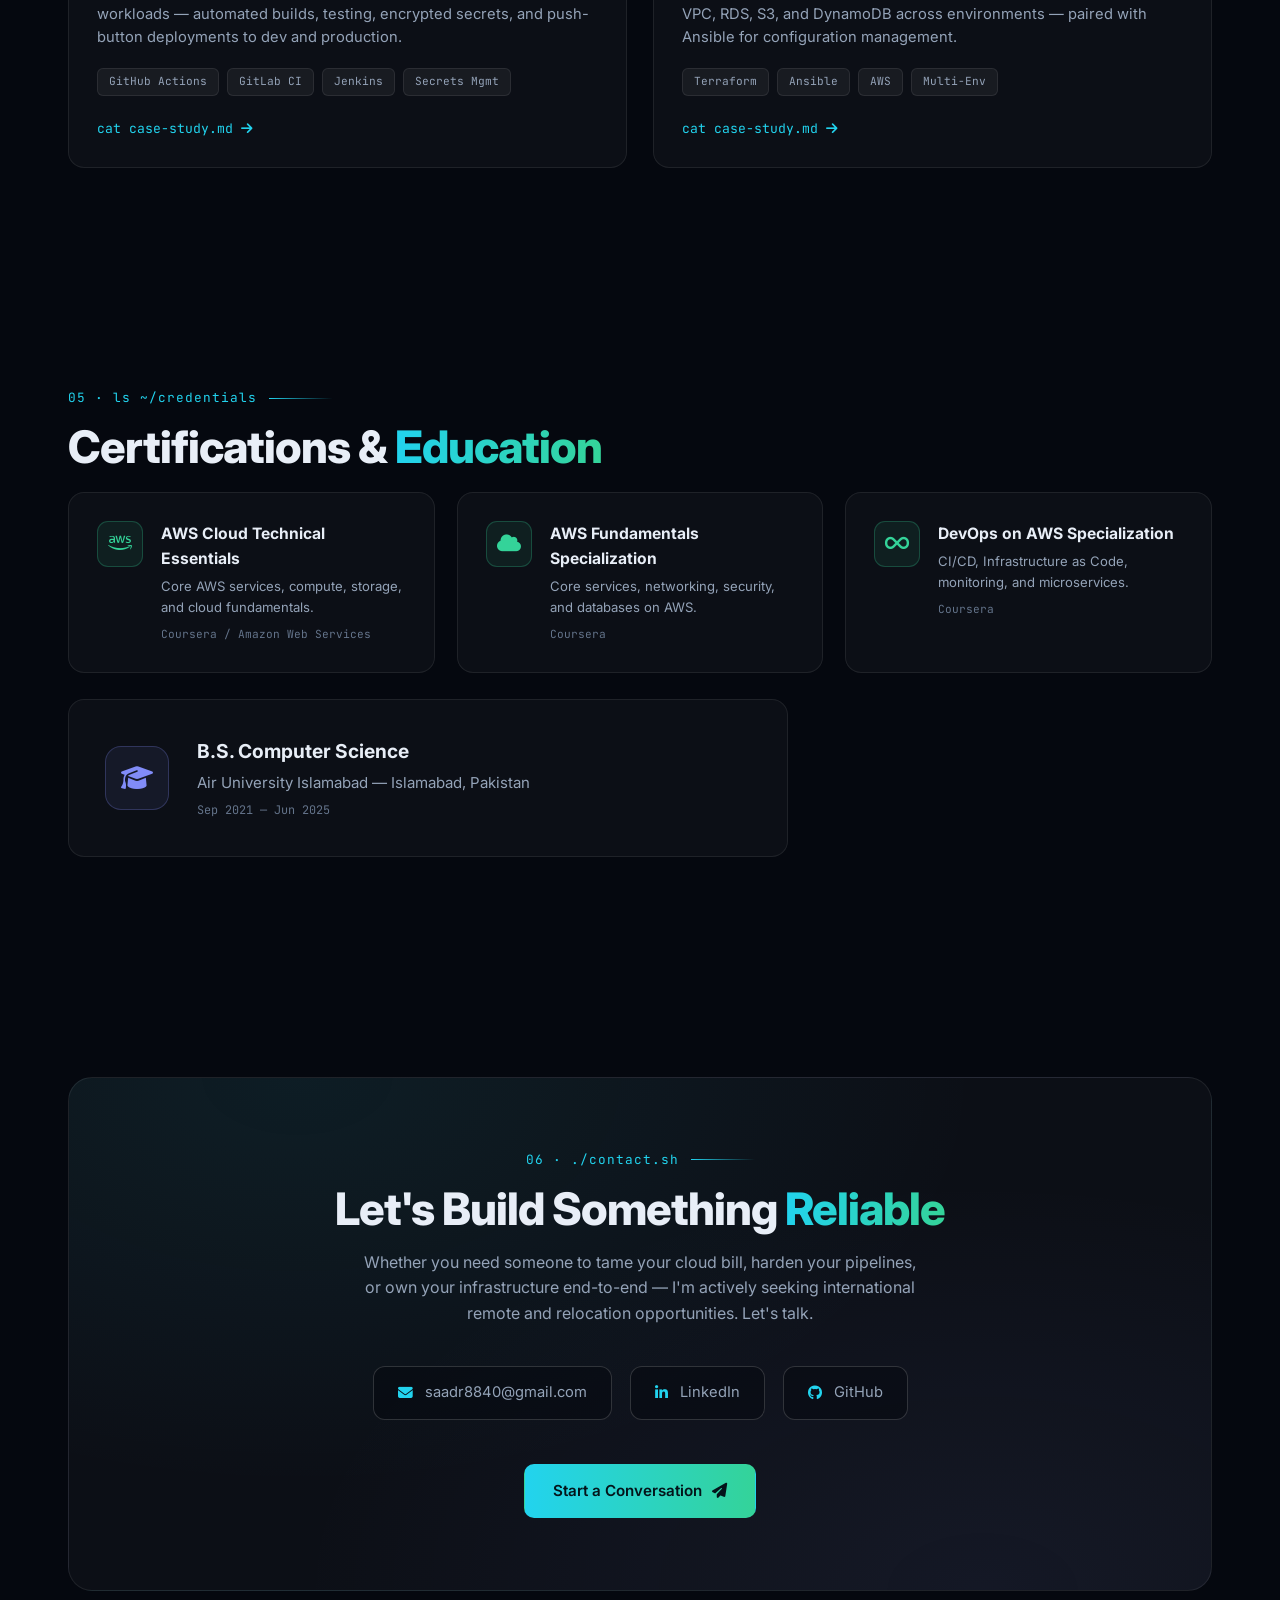
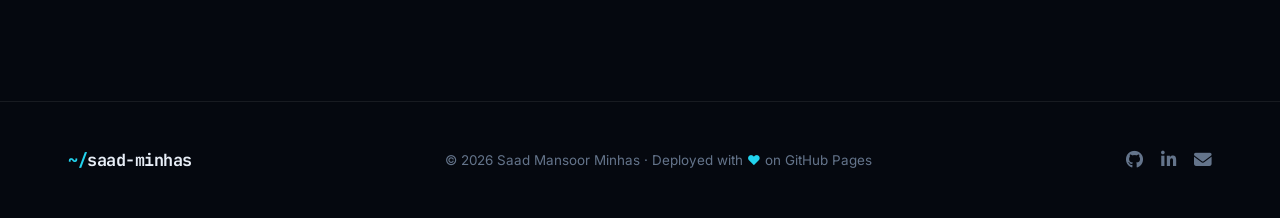
==== commit bf0dcf05: "updated portfolio" ====
--- a/index.html
+++ b/index.html
@@ -1,565 +1,531 @@
 <!DOCTYPE html>
-<html lang="en" class="scroll-smooth">
+<html lang="en">
 
 <head>
     <meta charset="UTF-8">
     <meta name="viewport" content="width=device-width, initial-scale=1.0">
-    <title>Saad Mansoor Minhas - DevOps Engineer</title>
-    <script src="https://cdn.tailwindcss.com"></script>
-    <link rel="stylesheet" href="https://cdnjs.cloudflare.com/ajax/libs/font-awesome/6.4.0/css/all.min.css">
-    <script>
-        tailwind.config = {
-            theme: {
-                extend: {
-                    fontFamily: {
-                        'poppins': ['Poppins', 'sans-serif'],
-                    },
-                    animation: {
-                        'float': 'float 6s ease-in-out infinite',
-                    },
-                    keyframes: {
-                        float: {
-                            '0%, 100%': { transform: 'translateY(0)' },
-                            '50%': { transform: 'translateY(-20px)' }
-                        }
-                    }
-                }
-            }
-        }
-    </script>
-    <style>
-        @import url('https://fonts.googleapis.com/css2?family=Poppins:wght@300;400;500;600;700;800&display=swap');
-
-        * {
-            font-family: 'Poppins', sans-serif;
-        }
-
-        .nav-blur {
-            backdrop-filter: blur(10px);
-            -webkit-backdrop-filter: blur(10px);
-        }
-
-        .hover-underline {
-            position: relative;
-        }
-
-        .hover-underline::after {
-            content: '';
-            position: absolute;
-            width: 0;
-            height: 2px;
-            bottom: -4px;
-            left: 0;
-            background: #ffffff;
-            transition: width 0.3s ease;
-        }
-
-        .hover-underline:hover::after {
-            width: 100%;
-        }
-
-        .card {
-            background: rgba(255, 255, 255, 0.03);
-            border: 1px solid rgba(255, 255, 255, 0.1);
-            backdrop-filter: blur(10px);
-        }
-
-        .hero-image {
-            filter: grayscale(100%) contrast(1.2);
-            mix-blend-mode: luminosity;
-        }
-
-        @keyframes slideIn {
-            from {
-                transform: translateY(20px);
-                opacity: 0;
-            }
-
-            to {
-                transform: translateY(0);
-                opacity: 1;
-            }
-        }
-
-        .slide-in {
-            animation: slideIn 0.6s ease forwards;
-        }
-
-        .skill-bar {
-            transition: width 1s ease-in-out;
-        }
-    </style>
+    <title>Saad Mansoor Minhas — DevOps & Cloud Engineer</title>
+    <meta name="description"
+        content="DevOps & Cloud Engineer with 2+ years across AWS and Azure — infrastructure automation, CI/CD, container orchestration, and cost optimization. Open to remote and relocation opportunities.">
+    <meta property="og:title" content="Saad Mansoor Minhas — DevOps & Cloud Engineer">
+    <meta property="og:description"
+        content="Infrastructure automation, CI/CD pipelines, Kubernetes, and cloud cost optimization across AWS & Azure.">
+    <meta property="og:type" content="website">
+    <link rel="preconnect" href="https://fonts.googleapis.com">
+    <link rel="preconnect" href="https://fonts.gstatic.com" crossorigin>
+    <link
+        href="https://fonts.googleapis.com/css2?family=Inter:wght@400;500;600;700;800&family=JetBrains+Mono:wght@400;500;700&display=swap"
+        rel="stylesheet">
+    <link rel="stylesheet" href="https://cdnjs.cloudflare.com/ajax/libs/font-awesome/6.5.1/css/all.min.css">
+    <link rel="stylesheet" href="styles.css">
 </head>
 
-<body class="bg-black text-white overflow-x-hidden">
+<body>
+    <div class="scroll-progress"></div>
+    <div class="bg-orbs">
+        <div class="orb orb-1"></div>
+        <div class="orb orb-2"></div>
+        <div class="orb orb-3"></div>
+    </div>
+    <div class="bg-grid"></div>
+
     <!-- Navigation -->
-    <nav class="fixed w-full z-50 nav-blur bg-black bg-opacity-50">
-        <div class="max-w-7xl mx-auto px-6 py-4">
-            <div class="flex justify-between items-center">
-                <a href="#" class="text-2xl font-bold text-white">SM.</a>
-                <div class="hidden md:flex space-x-8">
-                    <a href="#about" class="hover-underline text-sm font-medium">About</a>
-                    <a href="#skills" class="hover-underline text-sm font-medium">Skills</a>
-                    <a href="#experience" class="hover-underline text-sm font-medium">Experience</a>
-                    <a href="#education" class="hover-underline text-sm font-medium">Education</a>
-                    <a href="#projects" class="hover-underline text-sm font-medium">Projects</a>
-                    <a href="#connect" class="hover-underline text-sm font-medium">Connect</a>
-                </div>
+    <nav class="nav">
+        <div class="nav-inner">
+            <a href="#" class="nav-logo"><span class="prompt">~/</span>saad-minhas<span class="cursor-blink"></span></a>
+            <button class="nav-toggle" aria-label="Toggle menu">
+                <span></span><span></span><span></span>
+            </button>
+            <div class="nav-links">
+                <a href="#about">About</a>
+                <a href="#experience">Experience</a>
+                <a href="#skills">Skills</a>
+                <a href="#projects">Projects</a>
+                <a href="#certifications">Certifications</a>
+                <a href="#contact" class="nav-cta">./contact.sh</a>
             </div>
         </div>
     </nav>
 
-<!-- Hero Section -->
-<!-- Hero Section -->
-<section class="relative min-h-[80vh] bg-black overflow-hidden flex items-center">
-    <div class="container mx-auto px-6 py-12 md:py-16">
-        <div class="grid grid-cols-1 lg:grid-cols-2 gap-12 items-center">
-            <div class="space-y-8 z-20 mt-8 md:mt-16">
-                <h1 class="text-4xl sm:text-5xl md:text-6xl lg:text-7xl font-bold leading-tight slide-in">
-                    Handcrafted
-                    <br />
-                    Infrastructure
-                    <br />
-                    <span class="text-white">For The Digital World.</span>
-                </h1>
-                <p class="text-lg sm:text-xl text-gray-400 max-w-xl slide-in" style="animation-delay: 0.2s">
-                    DevOps Engineer & Cloud Architecture Specialist crafting scalable solutions for tomorrow's challenges
+    <!-- Hero -->
+    <section class="hero">
+        <div class="container">
+            <div class="hero-grid">
+                <div>
+                    <div class="hero-status">
+                        <span class="status-dot"></span>
+                        Open to remote & relocation opportunities
+                    </div>
+                    <h1>Saad Mansoor<br><span class="gradient-text">Minhas</span></h1>
+                    <div class="hero-role">$ <span class="typed-text"></span><span class="typed-cursor"></span></div>
+                    <p class="hero-desc">
+                        I build and run <strong>cloud infrastructure that doesn't page you at 3 AM</strong> —
+                        2+ years automating AWS &amp; Azure platforms, shipping CI/CD pipelines, orchestrating
+                        Kubernetes workloads, and cutting cloud bills. Currently keeping production green for
+                        <strong>NextGen Technologies</strong> (Arlington, TX — remote).
+                    </p>
+                    <div class="hero-actions">
+                        <a href="#projects" class="btn btn-primary">View My Work <i class="fas fa-arrow-right"></i></a>
+                        <a href="mailto:saadr8840@gmail.com" class="btn btn-ghost"><i class="fas fa-envelope"></i> Get In Touch</a>
+                    </div>
+                    <div class="hero-socials">
+                        <a href="https://github.com/Saad-Mansoor-Minhas" target="_blank" rel="noopener noreferrer" aria-label="GitHub"><i class="fab fa-github"></i></a>
+                        <a href="https://www.linkedin.com/in/saad-mansoor-minhas/" target="_blank" rel="noopener noreferrer" aria-label="LinkedIn"><i class="fab fa-linkedin-in"></i></a>
+                        <a href="mailto:saadr8840@gmail.com" aria-label="Email"><i class="fas fa-envelope"></i></a>
+                        <span class="divider"></span>
+                        <span class="loc"><i class="fas fa-location-dot"></i> Islamabad, PK · UTC+5</span>
+                    </div>
+                </div>
+                <div class="terminal">
+                    <div class="terminal-bar">
+                        <span class="t-dot red"></span>
+                        <span class="t-dot yellow"></span>
+                        <span class="t-dot green"></span>
+                        <span class="terminal-title">saad@production: ~/infra</span>
+                    </div>
+                    <div class="terminal-body"></div>
+                </div>
+            </div>
+        </div>
+    </section>
+
+    <!-- Stats -->
+    <section class="stats">
+        <div class="container">
+            <div class="stats-grid">
+                <div class="reveal">
+                    <div class="stat-value" data-count="18" data-suffix="%">0</div>
+                    <div class="stat-label">Cloud Cost Reduction</div>
+                </div>
+                <div class="reveal" data-delay="100">
+                    <div class="stat-value" data-count="30" data-suffix="%">0</div>
+                    <div class="stat-label">Faster Incident Response</div>
+                </div>
+                <div class="reveal" data-delay="200">
+                    <div class="stat-value" data-count="2" data-prefix="" data-suffix="+">0</div>
+                    <div class="stat-label">Years of Experience</div>
+                </div>
+                <div class="reveal" data-delay="300">
+                    <div class="stat-value" data-count="2" data-suffix="">0</div>
+                    <div class="stat-label">Clouds — AWS & Azure</div>
+                </div>
+            </div>
+        </div>
+    </section>
+
+    <!-- About -->
+    <section id="about" class="section">
+        <div class="container">
+            <div class="section-label">01 · whoami</div>
+            <h2 class="section-title">About <span class="gradient-text">Me</span></h2>
+            <div class="about-grid">
+                <div class="about-photo-wrap reveal-left reveal">
+                    <div class="about-photo">
+                        <img src="profile2.png" alt="Saad Mansoor Minhas">
+                    </div>
+                    <div class="about-badge"><i class="fas fa-circle-check"></i> available_for_hire=true</div>
+                </div>
+                <div class="about-text reveal-right reveal">
+                    <p>
+                        I'm a <strong>DevOps &amp; Cloud Engineer</strong> with hands-on experience across
+                        <strong>AWS and Azure</strong>, spanning infrastructure automation, CI/CD pipelines,
+                        container orchestration, and cost optimization.
+                    </p>
+                    <p>
+                        At <strong>NextGen Technologies</strong> (Arlington, TX — remote) I lead Azure VDI migrations
+                        to Microsoft 365, run canary deployments on AKS with percentage-based traffic splitting, and
+                        own RBAC governance and automated secret rotation at scale. Before that, I built end-to-end
+                        AWS infrastructure and pipelines at <strong>Cyberoide Tech</strong> and cut my teeth on
+                        Terraform, Ansible, and Kubernetes at <strong>Emumba</strong>.
+                    </p>
+                    <p>
+                        I care about measurable outcomes: <strong>18% lower monthly cloud spend</strong>,
+                        <strong>30% faster security-incident response</strong>, and infrastructure that's
+                        version-controlled, repeatable, and boring — in the best way.
+                    </p>
+                    <div class="about-highlights stagger">
+                        <div class="highlight-item reveal">
+                            <i class="fas fa-cloud"></i>
+                            <span><b>Multi-Cloud</b>Production experience on both AWS &amp; Azure</span>
+                        </div>
+                        <div class="highlight-item reveal">
+                            <i class="fas fa-code-branch"></i>
+                            <span><b>CI/CD Everything</b>GitHub Actions, GitLab CI, Jenkins, Azure DevOps, Argo CD</span>
+                        </div>
+                        <div class="highlight-item reveal">
+                            <i class="fas fa-cubes"></i>
+                            <span><b>IaC First</b>Terraform / OpenTofu, Ansible — no click-ops</span>
+                        </div>
+                        <div class="highlight-item reveal">
+                            <i class="fas fa-shield-halved"></i>
+                            <span><b>Security-Minded</b>RBAC governance, secret rotation, network hardening</span>
+                        </div>
+                    </div>
+                </div>
+            </div>
+        </div>
+    </section>
+
+    <!-- Experience -->
+    <section id="experience" class="section">
+        <div class="container">
+            <div class="section-label">02 · git log --career</div>
+            <h2 class="section-title">Professional <span class="gradient-text">Experience</span></h2>
+            <p class="section-sub">From freelance firefighting to managing enterprise cloud platforms — a track record of shipping reliable infrastructure.</p>
+
+            <div class="timeline">
+                <div class="tl-item current reveal">
+                    <span class="tl-dot"></span>
+                    <div class="tl-card">
+                        <div class="tl-head">
+                            <div class="tl-role">DevOps Engineer L1</div>
+                            <span class="tl-date">May 2025 — Present</span>
+                        </div>
+                        <div class="tl-company"><i class="fas fa-building"></i>NextGen Technologies · Arlington, TX, USA (Remote)</div>
+                        <ul>
+                            <li>Manage Azure infrastructure end-to-end: CI/CD pipelines, VMs, VMSS, Key Vaults, and Managed SQL instances.</li>
+                            <li><b>Leading the migration of Azure Virtual Desktop Infrastructure (VDI) to Microsoft 365</b>, improving user access and reducing operational overhead.</li>
+                            <li>Implemented <b>canary release strategies with percentage-based traffic splitting</b> on AKS, keeping prior versions hot for rapid rollback.</li>
+                            <li>Established RBAC governance and automated secret rotation — <b>cut security-incident response time by 30%</b>.</li>
+                            <li>Optimized cloud resource usage across projects, <b>reducing monthly spend by 18%</b> while holding performance SLAs.</li>
+                            <li>Provide infrastructure escalation support for Azure VMs and cross-functional reliability work.</li>
+                        </ul>
+                        <div class="tl-tags">
+                            <span class="tag">Azure</span><span class="tag">AKS</span><span class="tag">VMSS</span>
+                            <span class="tag">Key Vault</span><span class="tag">Azure DevOps</span><span class="tag">RBAC</span>
+                        </div>
+                    </div>
+                </div>
+
+                <div class="tl-item reveal">
+                    <span class="tl-dot"></span>
+                    <div class="tl-card">
+                        <div class="tl-head">
+                            <div class="tl-role">Junior DevOps Engineer</div>
+                            <span class="tl-date">Aug 2024 — Apr 2025</span>
+                        </div>
+                        <div class="tl-company"><i class="fas fa-building"></i>Cyberoide Tech · Islamabad, Pakistan (Remote)</div>
+                        <ul>
+                            <li>Deployed and maintained AWS infrastructure for <b>.NET and MSSQL applications</b>, improving scalability and reliability.</li>
+                            <li>Built end-to-end CI/CD pipelines with <b>GitHub Actions and GitLab CI/CD</b> for automated builds, tests, and deployments across dev and production.</li>
+                            <li>Provisioned Infrastructure as Code with <b>Terraform</b> — repeatable, version-controlled deployments.</li>
+                            <li>Integrated EC2, RDS, S3, IAM, VPC, and ECS into existing application ecosystems for high availability and rapid recovery.</li>
+                            <li>Worked directly with clients to evaluate, optimize, and modernize AWS architectures.</li>
+                        </ul>
+                        <div class="tl-tags">
+                            <span class="tag">AWS</span><span class="tag">Terraform</span><span class="tag">GitHub Actions</span>
+                            <span class="tag">GitLab CI</span><span class="tag">ECS</span><span class="tag">RDS</span>
+                        </div>
+                    </div>
+                </div>
+
+                <div class="tl-item reveal">
+                    <span class="tl-dot"></span>
+                    <div class="tl-card">
+                        <div class="tl-head">
+                            <div class="tl-role">DevOps Intern</div>
+                            <span class="tl-date">Jun 2024 — Aug 2024</span>
+                        </div>
+                        <div class="tl-company"><i class="fas fa-building"></i>Emumba Private Limited · Islamabad, Pakistan (Hybrid)</div>
+                        <ul>
+                            <li>Automated cloud-native infrastructure with <b>Terraform</b> — EC2, VPCs, RDS, S3, DynamoDB.</li>
+                            <li>Wrote <b>Ansible playbooks</b> for automated configuration and provisioning using community roles.</li>
+                            <li>Designed multi-stage CI/CD pipelines with GitHub Actions and Jenkins, including encrypted secrets management.</li>
+                            <li>Built Docker images and multi-container environments with Docker Compose.</li>
+                            <li>Deployed Kubernetes clusters; configured iptables/ufw firewalls and load balancers with HAProxy and NGINX.</li>
+                        </ul>
+                        <div class="tl-tags">
+                            <span class="tag">Terraform</span><span class="tag">Ansible</span><span class="tag">Jenkins</span>
+                            <span class="tag">Docker</span><span class="tag">Kubernetes</span><span class="tag">HAProxy</span>
+                        </div>
+                    </div>
+                </div>
+
+                <div class="tl-item reveal">
+                    <span class="tl-dot"></span>
+                    <div class="tl-card">
+                        <div class="tl-head">
+                            <div class="tl-role">Freelance DevOps Engineer</div>
+                            <span class="tl-date">May 2023 — Aug 2024</span>
+                        </div>
+                        <div class="tl-company"><i class="fas fa-building"></i>Fiverr · Remote</div>
+                        <ul>
+                            <li><b>Emergency AWS on-call support</b> — resolved urgent DNS issues, deployment failures, and auto-scaling misconfigurations in live production environments.</li>
+                            <li>Designed an <b>ECR → EC2 → ASG → ALB → Route53</b> architecture provisioned via Terraform and automated with Bitbucket Pipelines.</li>
+                            <li>Built AWS ECS (EC2 launch type) infrastructure with ALB and ASG for high availability using modular, reusable Terraform code.</li>
+                        </ul>
+                        <div class="tl-tags">
+                            <span class="tag">AWS</span><span class="tag">Terraform</span><span class="tag">Bitbucket Pipelines</span>
+                            <span class="tag">Route53</span><span class="tag">Incident Response</span>
+                        </div>
+                    </div>
+                </div>
+            </div>
+        </div>
+    </section>
+
+    <!-- Skills -->
+    <section id="skills" class="section">
+        <div class="container">
+            <div class="section-label">03 · cat skills.yaml</div>
+            <h2 class="section-title">Technical <span class="gradient-text">Arsenal</span></h2>
+            <p class="section-sub">The tools I reach for to build, ship, and run production systems.</p>
+
+            <div class="skills-grid stagger">
+                <div class="skill-card reveal">
+                    <div class="skill-card-head">
+                        <div class="skill-icon"><i class="fab fa-aws"></i></div>
+                        <div><h3>AWS</h3><span>cloud_provider: primary</span></div>
+                    </div>
+                    <div class="skill-chips">
+                        <span class="tag">EC2</span><span class="tag">Lambda</span><span class="tag">S3</span>
+                        <span class="tag">VPC</span><span class="tag">IAM</span><span class="tag">ECS</span>
+                        <span class="tag">EKS</span><span class="tag">ECR</span><span class="tag">RDS</span>
+                        <span class="tag">ASG</span><span class="tag">ALB</span><span class="tag">Route53</span>
+                        <span class="tag">SNS</span><span class="tag">CodePipeline</span><span class="tag">CloudFormation</span>
+                    </div>
+                </div>
+                <div class="skill-card reveal">
+                    <div class="skill-card-head">
+                        <div class="skill-icon"><i class="fab fa-microsoft"></i></div>
+                        <div><h3>Azure</h3><span>cloud_provider: current</span></div>
+                    </div>
+                    <div class="skill-chips">
+                        <span class="tag">Azure DevOps</span><span class="tag">AKS</span><span class="tag">ACR</span>
+                        <span class="tag">Azure VMs</span><span class="tag">VMSS</span><span class="tag">VDI</span>
+                        <span class="tag">Key Vaults</span><span class="tag">Managed SQL</span>
+                        <span class="tag">Classic Pipelines</span><span class="tag">Azure Monitor</span>
+                    </div>
+                </div>
+                <div class="skill-card reveal">
+                    <div class="skill-card-head">
+                        <div class="skill-icon"><i class="fas fa-cubes"></i></div>
+                        <div><h3>Containers & Orchestration</h3><span>runtime: containerized</span></div>
+                    </div>
+                    <div class="skill-chips">
+                        <span class="tag">Docker</span><span class="tag">Docker Compose</span>
+                        <span class="tag">Kubernetes</span><span class="tag">kubectl</span>
+                        <span class="tag">Helm</span><span class="tag">Argo CD</span>
+                    </div>
+                </div>
+                <div class="skill-card reveal">
+                    <div class="skill-card-head">
+                        <div class="skill-icon"><i class="fas fa-rocket"></i></div>
+                        <div><h3>CI/CD</h3><span>deploy: automated</span></div>
+                    </div>
+                    <div class="skill-chips">
+                        <span class="tag">GitHub Actions</span><span class="tag">GitLab CI/CD</span>
+                        <span class="tag">Jenkins</span><span class="tag">Bitbucket Pipelines</span>
+                        <span class="tag">Argo CD</span><span class="tag">Azure Pipelines</span>
+                    </div>
+                </div>
+                <div class="skill-card reveal">
+                    <div class="skill-card-head">
+                        <div class="skill-icon"><i class="fas fa-layer-group"></i></div>
+                        <div><h3>IaC & Config Management</h3><span>state: version_controlled</span></div>
+                    </div>
+                    <div class="skill-chips">
+                        <span class="tag">Terraform</span><span class="tag">OpenTofu</span>
+                        <span class="tag">Ansible</span><span class="tag">CloudFormation</span>
+                    </div>
+                </div>
+                <div class="skill-card reveal">
+                    <div class="skill-card-head">
+                        <div class="skill-icon"><i class="fas fa-chart-line"></i></div>
+                        <div><h3>Observability</h3><span>alerts: actionable</span></div>
+                    </div>
+                    <div class="skill-chips">
+                        <span class="tag">Prometheus</span><span class="tag">Grafana</span>
+                        <span class="tag">Kibana</span><span class="tag">SonarQube</span>
+                        <span class="tag">Azure Monitor</span><span class="tag">CloudWatch</span>
+                    </div>
+                </div>
+                <div class="skill-card reveal">
+                    <div class="skill-card-head">
+                        <div class="skill-icon"><i class="fas fa-network-wired"></i></div>
+                        <div><h3>Networking & Security</h3><span>posture: hardened</span></div>
+                    </div>
+                    <div class="skill-chips">
+                        <span class="tag">iptables</span><span class="tag">ufw</span><span class="tag">HAProxy</span>
+                        <span class="tag">NGINX</span><span class="tag">VPNs</span><span class="tag">DNS</span>
+                        <span class="tag">TLS/SSL</span><span class="tag">RBAC</span>
+                    </div>
+                </div>
+                <div class="skill-card reveal">
+                    <div class="skill-card-head">
+                        <div class="skill-icon"><i class="fas fa-terminal"></i></div>
+                        <div><h3>Systems & Scripting</h3><span>shell: bash</span></div>
+                    </div>
+                    <div class="skill-chips">
+                        <span class="tag">Linux (Ubuntu, RHEL)</span><span class="tag">Windows Server</span>
+                        <span class="tag">Bash</span><span class="tag">YAML</span><span class="tag">Python</span>
+                        <span class="tag">Git</span>
+                    </div>
+                </div>
+            </div>
+        </div>
+    </section>
+
+    <!-- Projects -->
+    <section id="projects" class="section">
+        <div class="container">
+            <div class="section-label">04 · ls ~/projects</div>
+            <h2 class="section-title">Featured <span class="gradient-text">Projects</span></h2>
+            <p class="section-sub">Real production work — architectures designed, built, and operated end-to-end.</p>
+
+            <div class="projects-grid stagger">
+                <a href="aws-infrastructure.html" class="project-card reveal">
+                    <div class="project-visual pv-aws">
+                        <i class="fab fa-aws"></i>
+                        <span class="project-flow">ECR <span class="arrow">→</span> EC2 <span class="arrow">→</span> ASG <span class="arrow">→</span> ALB <span class="arrow">→</span> Route53</span>
+                    </div>
+                    <div class="project-body">
+                        <h3>High-Availability AWS Architecture</h3>
+                        <p>Production ECR → EC2 → ASG → ALB → Route53 stack provisioned entirely with Terraform and automated via Bitbucket Pipelines — built for zero-downtime deploys and self-healing scale.</p>
+                        <div class="project-tags">
+                            <span class="tag">AWS</span><span class="tag">Terraform</span>
+                            <span class="tag">Bitbucket Pipelines</span><span class="tag">Auto Scaling</span>
+                        </div>
+                        <span class="project-link">cat case-study.md <i class="fas fa-arrow-right"></i></span>
+                    </div>
+                </a>
+
+                <a href="kubernetes-cluster.html" class="project-card reveal">
+                    <div class="project-visual pv-k8s">
+                        <i class="fas fa-dharmachakra"></i>
+                        <span class="project-flow">stable 90% <span class="arrow">⇄</span> canary 10% <span class="arrow">→</span> promote</span>
+                    </div>
+                    <div class="project-body">
+                        <h3>Canary Deployments on AKS</h3>
+                        <p>Percentage-based traffic splitting for containerized workloads on Azure Kubernetes Service — prior versions kept hot for instant rollback, making risky releases routine.</p>
+                        <div class="project-tags">
+                            <span class="tag">AKS</span><span class="tag">Kubernetes</span>
+                            <span class="tag">Canary Releases</span><span class="tag">Azure DevOps</span>
+                        </div>
+                        <span class="project-link">cat case-study.md <i class="fas fa-arrow-right"></i></span>
+                    </div>
+                </a>
+
+                <a href="cicd-pipeline.html" class="project-card reveal">
+                    <div class="project-visual pv-cicd">
+                        <i class="fas fa-code-branch"></i>
+                        <span class="project-flow">build <span class="arrow">→</span> test <span class="arrow">→</span> scan <span class="arrow">→</span> deploy</span>
+                    </div>
+                    <div class="project-body">
+                        <h3>End-to-End CI/CD Pipelines</h3>
+                        <p>Multi-stage pipelines with GitHub Actions and GitLab CI/CD for .NET workloads — automated builds, testing, encrypted secrets, and push-button deployments to dev and production.</p>
+                        <div class="project-tags">
+                            <span class="tag">GitHub Actions</span><span class="tag">GitLab CI</span>
+                            <span class="tag">Jenkins</span><span class="tag">Secrets Mgmt</span>
+                        </div>
+                        <span class="project-link">cat case-study.md <i class="fas fa-arrow-right"></i></span>
+                    </div>
+                </a>
+
+                <a href="infrastructure-as-code.html" class="project-card reveal">
+                    <div class="project-visual pv-iac">
+                        <i class="fas fa-layer-group"></i>
+                        <span class="project-flow">plan <span class="arrow">→</span> review <span class="arrow">→</span> apply <span class="arrow">→</span> verify</span>
+                    </div>
+                    <div class="project-body">
+                        <h3>Modular Terraform IaC Platform</h3>
+                        <p>Reusable, version-controlled Terraform modules provisioning EC2, VPC, RDS, S3, and DynamoDB across environments — paired with Ansible for configuration management.</p>
+                        <div class="project-tags">
+                            <span class="tag">Terraform</span><span class="tag">Ansible</span>
+                            <span class="tag">AWS</span><span class="tag">Multi-Env</span>
+                        </div>
+                        <span class="project-link">cat case-study.md <i class="fas fa-arrow-right"></i></span>
+                    </div>
+                </a>
+            </div>
+        </div>
+    </section>
+
+    <!-- Certifications & Education -->
+    <section id="certifications" class="section">
+        <div class="container">
+            <div class="section-label">05 · ls ~/credentials</div>
+            <h2 class="section-title">Certifications & <span class="gradient-text">Education</span></h2>
+
+            <div class="certs-grid stagger" style="margin-bottom: 26px;">
+                <div class="cert-card reveal">
+                    <div class="cert-icon"><i class="fab fa-aws"></i></div>
+                    <div>
+                        <h3>AWS Cloud Technical Essentials</h3>
+                        <p>Core AWS services, compute, storage, and cloud fundamentals.</p>
+                        <span class="cert-issuer">Coursera / Amazon Web Services</span>
+                    </div>
+                </div>
+                <div class="cert-card reveal">
+                    <div class="cert-icon"><i class="fas fa-cloud"></i></div>
+                    <div>
+                        <h3>AWS Fundamentals Specialization</h3>
+                        <p>Core services, networking, security, and databases on AWS.</p>
+                        <span class="cert-issuer">Coursera</span>
+                    </div>
+                </div>
+                <div class="cert-card reveal">
+                    <div class="cert-icon"><i class="fas fa-infinity"></i></div>
+                    <div>
+                        <h3>DevOps on AWS Specialization</h3>
+                        <p>CI/CD, Infrastructure as Code, monitoring, and microservices.</p>
+                        <span class="cert-issuer">Coursera</span>
+                    </div>
+                </div>
+            </div>
+
+            <div class="edu-card reveal">
+                <div class="edu-icon"><i class="fas fa-graduation-cap"></i></div>
+                <div>
+                    <h3>B.S. Computer Science</h3>
+                    <p>Air University Islamabad — Islamabad, Pakistan</p>
+                    <span class="edu-date">Sep 2021 — Jun 2025</span>
+                </div>
+            </div>
+        </div>
+    </section>
+
+    <!-- Contact -->
+    <section id="contact" class="section">
+        <div class="container">
+            <div class="contact-wrap reveal">
+                <div class="section-label" style="justify-content: center;">06 · ./contact.sh</div>
+                <h2 class="section-title">Let's Build Something <span class="gradient-text">Reliable</span></h2>
+                <p>
+                    Whether you need someone to tame your cloud bill, harden your pipelines, or own your
+                    infrastructure end-to-end — I'm actively seeking international remote and relocation
+                    opportunities. Let's talk.
                 </p>
-                <div class="flex flex-col sm:flex-row space-y-4 sm:space-y-0 sm:space-x-6 slide-in" style="animation-delay: 0.4s">
-                    <a href="#about" class="group relative px-8 py-3 bg-white text-black hover:bg-opacity-90 transition-all duration-300 text-center">
-                        <span class="relative z-10">Explore My Work</span>
-                    </a>
-                    <a href="#connect" class="group relative px-8 py-3 border border-white hover:bg-white hover:text-black transition-all duration-300 text-center">
-                        <span class="relative z-10">Let's Connect</span>
-                    </a>
-                </div>
-            </div>
-            <div class="relative h-full w-full">
-                <div class="absolute right-0 top-1/2 transform -translate-y-1/2 w-4/5 h-[120%] bg-black opacity-30 z-10"></div>
-                <img src="profile2.png" alt="Profile" class="absolute right-0 top-1/2 transform -translate-y-1/2 w-4/5 h-[120%] object-cover object-center hero-image">
-            </div>
-            
-        </div>
-    </div>
-</section>
-
-    <!-- About Section -->
-    <section id="about" class="py-32 bg-white text-black">
-        <div class="max-w-7xl mx-auto px-6">
-            <h2 class="text-5xl font-bold mb-16">About Me</h2>
-            <div class="grid md:grid-cols-2 gap-16">
-                <div class="space-y-6">
-                    <h3 class="text-2xl font-semibold">Junior DevOps Engineer</h3>
-                    <p class="text-gray-600 leading-relaxed">
-                        I'm a passionate DevOps Engineer with a strong focus on AWS, CI/CD, and Infrastructure as Code.
-                        Currently working at Cyberoide Tech, I specialize in deploying and managing AWS infrastructure
-                        for .NET and MSSQL applications, enhancing system scalability and reliability.
-                    </p>
-                    <p class="text-gray-600 leading-relaxed">
-                        My experience includes implementing CI/CD pipelines, collaborating with cross-functional teams,
-                        and integrating AWS services into existing application ecosystems. I'm dedicated to optimizing
-                        resource usage and implementing cost-efficient solutions.
-                    </p>
-                    <p class="text-gray-600 leading-relaxed">
-                        As a Computer Science student at Air University, I'm constantly learning and applying new
-                        technologies to solve complex infrastructure challenges and drive digital transformation.
-                    </p>
-                </div>
-                <div class="space-y-8">
-                    <div class="space-y-4">
-                        <div class="flex justify-between">
-                            <span>AWS Infrastructure</span>
-                            <span>90%</span>
-                        </div>
-                        <div class="h-2 bg-gray-200 rounded-full">
-                            <div class="h-full bg-black rounded-full skill-bar" style="width: 0%" data-width="90%">
-                            </div>
-                        </div>
-                    </div>
-                    <div class="space-y-4">
-                        <div class="flex justify-between">
-                            <span>CI/CD Implementation</span>
-                            <span>85%</span>
-                        </div>
-                        <div class="h-2 bg-gray-200 rounded-full">
-                            <div class="h-full bg-black rounded-full skill-bar" style="width: 0%" data-width="85%">
-                            </div>
-                        </div>
-                    </div>
-                    <div class="space-y-4">
-                        <div class="flex justify-between">
-                            <span>Infrastructure as Code</span>
-                            <span>80%</span>
-                        </div>
-                        <div class="h-2 bg-gray-200 rounded-full">
-                            <div class="h-full bg-black rounded-full skill-bar" style="width: 0%" data-width="80%">
-                            </div>
-                        </div>
-                    </div>
-                    <div class="space-y-4">
-                        <div class="flex justify-between">
-                            <span>Containerization & Orchestration</span>
-                            <span>75%</span>
-                        </div>
-                        <div class="h-2 bg-gray-200 rounded-full">
-                            <div class="h-full bg-black rounded-full skill-bar" style="width: 0%" data-width="75%">
-                            </div>
-                        </div>
-                    </div>
-                    <div class="space-y-4">
-                        <div class="flex justify-between">
-                            <span>Network & Security Configuration</span>
-                            <span>70%</span>
-                        </div>
-                        <div class="h-2 bg-gray-200 rounded-full">
-                            <div class="h-full bg-black rounded-full skill-bar" style="width: 0%" data-width="70%">
-                            </div>
-                        </div>
-                    </div>
-                </div>
-            </div>
-        </div>
-    </section>
-
-    <!-- Skills Section -->
-    <section id="skills" class="py-32 bg-black">
-        <div class="max-w-7xl mx-auto px-6">
-            <h2 class="text-5xl font-bold mb-16">Skills & Technologies</h2>
-            <div class="grid grid-cols-2 md:grid-cols-3 lg:grid-cols-4 gap-8">
-                <div class="card p-8 rounded-2xl hover:-translate-y-2 transition-all duration-300">
-                    <i class="fab fa-aws text-4xl mb-6"></i>
-                    <h3 class="text-xl font-semibold mb-4">AWS</h3>
-                    <p class="text-gray-400">EC2, Lambda, S3, VPC, IAM, ECS, SNS, ALB</p>
-                </div>
-                <div class="card p-8 rounded-2xl hover:-translate-y-2 transition-all duration-300">
-                    <i class="fab fa-docker text-4xl mb-6"></i>
-                    <h3 class="text-xl font-semibold mb-4">Docker</h3>
-                    <p class="text-gray-400">Container orchestration and management</p>
-                </div>
-                <div class="card p-8 rounded-2xl hover:-translate-y-2 transition-all duration-300">
-                    <i class="fas fa-network-wired text-4xl mb-6"></i>
-                    <h3 class="text-xl font-semibold mb-4">Kubernetes</h3>
-                    <p class="text-gray-400">Cluster management and deployment</p>
-                </div>
-                <div class="card p-8 rounded-2xl hover:-translate-y-2 transition-all duration-300">
-                    <i class="fas fa-code-branch text-4xl mb-6"></i>
-                    <h3 class="text-xl font-semibold mb-4">CI/CD</h3>
-                    <p class="text-gray-400">GitHub Actions, GitLab CI/CD, Jenkins</p>
-                </div>
-                <div class="card p-8 rounded-2xl hover:-translate-y-2 transition-all duration-300">
-                    <i class="fas fa-server text-4xl mb-6"></i>
-                    <h3 class="text-xl font-semibold mb-4">Infrastructure as Code</h3>
-                    <p class="text-gray-400">Terraform, AWS CloudFormation</p>
-                </div>
-                <div class="card p-8 rounded-2xl hover:-translate-y-2 transition-all duration-300">
-                    <i class="fas fa-shield-alt text-4xl mb-6"></i>
-                    <h3 class="text-xl font-semibold mb-4">Security</h3>
-                    <p class="text-gray-400">Network firewalls, IAM, best practices</p>
-                </div>
-                <div class="card p-8 rounded-2xl hover:-translate-y-2 transition-all duration-300">
-                    <i class="fas fa-terminal text-4xl mb-6"></i>
-                    <h3 class="text-xl font-semibold mb-4">Scripting</h3>
-                    <p class="text-gray-400">Python, Bash, PowerShell</p>
-                </div>
-                <div class="card p-8 rounded-2xl hover:-translate-y-2 transition-all duration-300">
-                    <i class="fas fa-project-diagram text-4xl mb-6"></i>
-                    <h3 class="text-xl font-semibold mb-4">Version Control</h3>
-                    <p class="text-gray-400">Git, GitHub, GitLab</p>
-                </div>
-            </div>
-        </div>
-    </section>
-
-    <!-- Experience Section -->
-    <section id="experience" class="py-32 bg-white text-black">
-        <div class="max-w-7xl mx-auto px-6">
-            <h2 class="text-5xl font-bold mb-16">Experience</h2>
-            <div class="space-y-16">
-                <div class="grid md:grid-cols-[1fr_2px_2fr] gap-8">
-                    <div>
-                        <h3 class="text-2xl font-semibold">Junior DevOps Engineer</h3>
-                        <p class="text-gray-600">Cyberoide Tech</p>
-                        <p class="text-gray-400">August 2024 - Present</p>
-                    </div>
-                    <div class="hidden md:block w-0.5 bg-gray-200 mx-auto"></div>
-                    <div>
-                        <ul class="list-disc list-inside text-gray-600 space-y-2">
-                            <li>Deployed AWS infrastructure for .NET and MSSQL applications, enhancing system
-                                scalability and reliability</li>
-                            <li>Implemented CI/CD pipelines using GitHub Actions and GitLab CI/CD, enabling automated
-                                builds, testing, and deployments</li>
-                            <li>Collaborated with cross-functional teams and clients to evaluate, optimize, and
-                                modernize AWS architectures</li>
-                            <li>Integrated AWS services into existing application ecosystems, ensuring seamless
-                                scalability and high availability</li>
-                            <li>Deployed Infrastructure as Code (IaC) solutions using Terraform, standardizing
-                                configurations and enabling repeatable, scalable, and version-controlled infrastructure
-                                provisioning</li>
-                            <li>Optimized resource usage with autoscaling configurations and cost-efficient storage
-                                solutions, resulting in improved performance and reduced expenses</li>
-                        </ul>
-                    </div>
-                </div>
-
-                <div class="grid md:grid-cols-[1fr_2px_2fr] gap-8">
-                    <div>
-                        <h3 class="text-2xl font-semibold">DevOps Intern</h3>
-                        <p class="text-gray-600">Emumba Private Limited</p>
-                        <p class="text-gray-400">June 2024 - August 2024</p>
-                    </div>
-                    <div class="hidden md:block w-0.5 bg-gray-200 mx-auto"></div>
-                    <div>
-                        <ul class="list-disc list-inside text-gray-600 space-y-2">
-                            <li>Automated infrastructure deployment and management using Terraform, creating and
-                                managing AWS resources like EC2, VPCs, and RDS databases</li>
-                            <li>Wrote and executed Ansible playbooks to automate system configurations, integrating
-                                community roles for efficient provisioning</li>
-                            <li>Designed and implemented CI/CD pipelines with GitHub Actions and Jenkins to streamline
-                                application deployments</li>
-                            <li>Built and managed Docker images and containers for application deployment, utilizing
-                                Docker Compose for multi-container setups</li>
-                            <li>Deployed and scaled applications in Kubernetes clusters, using kubectl and YAML files to
-                                manage resources</li>
-                            <li>Configured network firewalls (iptables, ufw) and set up load balancers with HAProxy and
-                                NGINX</li>
-                            <li>Worked on optimizing cloud infrastructure and cost management on AWS, implementing best
-                                security practices</li>
-                            <li>Developed and tested automated deployment pipelines for Flask applications using Docker,
-                                Ansible, and Python</li>
-                        </ul>
-                    </div>
-                </div>
-            </div>
-        </div>
-    </section>
-
-    <!-- Education Section -->
-    <section id="education" class="py-32 bg-black">
-        <div class="max-w-7xl mx-auto px-6">
-            <h2 class="text-5xl font-bold mb-16">Education</h2>
-            <div class="card p-8 rounded-2xl">
-                <h3 class="text-2xl font-semibold mb-2">Bachelor of Science in Computer Science</h3>
-                <p class="text-xl text-gray-400 mb-4">Air University, Islamabad</p>
-                <p class="text-gray-500">September 2021 - May 2025</p>
-            </div>
-        </div>
-    </section>
-
-    <!-- Projects Section -->
-    <!-- Projects Section -->
-    <section id="projects" class="py-32 bg-white text-black">
-        <div class="max-w-7xl mx-auto px-6">
-            <h2 class="text-5xl font-bold mb-16">Featured Projects</h2>
-            <div class="grid grid-cols-1 md:grid-cols-2 gap-12">
-                <div class="group relative overflow-hidden rounded-2xl shadow-lg">
-                    <img src="https://images.unsplash.com/photo-1451187580459-43490279c0fa?ixlib=rb-4.0.3&ixid=M3wxMjA3fDB8MHxwaG90by1wYWdlfHx8fGVufDB8fHx8fA%3D%3D&auto=format&fit=crop&w=1000&q=80"
-                        alt="AWS Infrastructure Deployment"
-                        class="w-full h-[400px] object-cover transition-transform duration-500 group-hover:scale-110">
-                    <div
-                        class="absolute inset-0 bg-black bg-opacity-75 opacity-0 group-hover:opacity-100 transition-opacity duration-300">
-                        <div class="absolute bottom-0 left-0 p-8">
-                            <h3 class="text-2xl font-semibold text-white mb-2">AWS Infrastructure Deployment</h3>
-                            <p class="text-gray-300 mb-4">Scalable and reliable infrastructure for .NET and MSSQL
-                                applications.</p>
-                            <ul class="text-gray-400 mb-4 list-disc list-inside">
-                                <li>Autoscaling configurations</li>
-                                <li>Integrated AWS services</li>
-                                <li>Cost-efficient solutions</li>
-                            </ul>
-                            <a href="aws-infrastructure.html"
-                                class="inline-flex items-center px-6 py-2 border border-white text-white hover:bg-white hover:text-black transition-colors duration-300">
-                                <span>View Details</span>
-                                <svg xmlns="http://www.w3.org/2000/svg" class="h-5 w-5 ml-2" fill="none"
-                                    viewBox="0 0 24 24" stroke="currentColor">
-                                    <path stroke-linecap="round" stroke-linejoin="round" stroke-width="2"
-                                        d="M14 5l7 7m0 0l-7 7m7-7H3" />
-                                </svg>
-                            </a>
-                        </div>
-                    </div>
-                </div>
-                <div class="group relative overflow-hidden rounded-2xl shadow-lg">
-                    <img src="https://images.unsplash.com/photo-1555949963-ff9fe0c870eb?ixlib=rb-4.0.3&ixid=M3wxMjA3fDB8MHxwaG90by1wYWdlfHx8fGVufDB8fHx8fA%3D%3D&auto=format&fit=crop&w=1000&q=80"
-                        alt="CI/CD Pipeline Implementation"
-                        class="w-full h-[400px] object-cover transition-transform duration-500 group-hover:scale-110">
-                    <div
-                        class="absolute inset-0 bg-black bg-opacity-75 opacity-0 group-hover:opacity-100 transition-opacity duration-300">
-                        <div class="absolute bottom-0 left-0 p-8">
-                            <h3 class="text-2xl font-semibold text-white mb-2">CI/CD Pipeline Implementation</h3>
-                            <p class="text-gray-300 mb-4">Automated builds, testing, and deployments using modern tools.
-                            </p>
-                            <ul class="text-gray-400 mb-4 list-disc list-inside">
-                                <li>GitHub Actions and GitLab CI/CD</li>
-                                <li>Integrated testing suites</li>
-                                <li>Streamlined workflows</li>
-                            </ul>
-                            <a href="cicd-pipeline.html"
-                                class="inline-flex items-center px-6 py-2 border border-white text-white hover:bg-white hover:text-black transition-colors duration-300">
-                                <span>View Details</span>
-                                <svg xmlns="http://www.w3.org/2000/svg" class="h-5 w-5 ml-2" fill="none"
-                                    viewBox="0 0 24 24" stroke="currentColor">
-                                    <path stroke-linecap="round" stroke-linejoin="round" stroke-width="2"
-                                        d="M14 5l7 7m0 0l-7 7m7-7H3" />
-                                </svg>
-                            </a>
-                        </div>
-                    </div>
-                </div>
-                <div class="group relative overflow-hidden rounded-2xl shadow-lg">
-                    <img src="https://images.unsplash.com/photo-1558494949-ef010cbdcc31?ixlib=rb-4.0.3&ixid=M3wxMjA3fDB8MHxwaG90by1wYWdlfHx8fGVufDB8fHx8fA%3D%3D&auto=format&fit=crop&w=1000&q=80"
-                        alt="Kubernetes Cluster Management"
-                        class="w-full h-[400px] object-cover transition-transform duration-500 group-hover:scale-110">
-                    <div
-                        class="absolute inset-0 bg-black bg-opacity-75 opacity-0 group-hover:opacity-100 transition-opacity duration-300">
-                        <div class="absolute bottom-0 left-0 p-8">
-                            <h3 class="text-2xl font-semibold text-white mb-2">Kubernetes Cluster Management</h3>
-                            <p class="text-gray-300 mb-4">Scalable application hosting and container orchestration.</p>
-                            <ul class="text-gray-400 mb-4 list-disc list-inside">
-                                <li>Auto-scaling implementation</li>
-                                <li>Efficient resource allocation</li>
-                                <li>High-availability setups</li>
-                            </ul>
-                            <a href="kubernetes-cluster.html"
-                                class="inline-flex items-center px-6 py-2 border border-white text-white hover:bg-white hover:text-black transition-colors duration-300">
-                                <span>View Details</span>
-                                <svg xmlns="http://www.w3.org/2000/svg" class="h-5 w-5 ml-2" fill="none"
-                                    viewBox="0 0 24 24" stroke="currentColor">
-                                    <path stroke-linecap="round" stroke-linejoin="round" stroke-width="2"
-                                        d="M14 5l7 7m0 0l-7 7m7-7H3" />
-                                </svg>
-                            </a>
-                        </div>
-                    </div>
-                </div>
-                <div class="group relative overflow-hidden rounded-2xl shadow-lg">
-                    <img src="https://images.unsplash.com/photo-1555066931-4365d14bab8c?ixlib=rb-4.0.3&ixid=M3wxMjA3fDB8MHxwaG90by1wYWdlfHx8fGVufDB8fHx8fA%3D%3D&auto=format&fit=crop&w=1000&q=80"
-                        alt="Infrastructure as Code Implementation"
-                        class="w-full h-[400px] object-cover transition-transform duration-500 group-hover:scale-110">
-                    <div
-                        class="absolute inset-0 bg-black bg-opacity-75 opacity-0 group-hover:opacity-100 transition-opacity duration-300">
-                        <div class="absolute bottom-0 left-0 p-8">
-                            <h3 class="text-2xl font-semibold text-white mb-2">Infrastructure as Code Implementation
-                            </h3>
-                            <p class="text-gray-300 mb-4">Standardized and version-controlled infrastructure
-                                provisioning.</p>
-                            <ul class="text-gray-400 mb-4 list-disc list-inside">
-                                <li>Terraform module development</li>
-                                <li>Git-based version control</li>
-                                <li>Multi-environment support</li>
-                            </ul>
-                            <a href="infrastructure-as-code.html"
-                                class="inline-flex items-center px-6 py-2 border border-white text-white hover:bg-white hover:text-black transition-colors duration-300">
-                                <span>View Details</span>
-                                <svg xmlns="http://www.w3.org/2000/svg" class="h-5 w-5 ml-2" fill="none"
-                                    viewBox="0 0 24 24" stroke="currentColor">
-                                    <path stroke-linecap="round" stroke-linejoin="round" stroke-width="2"
-                                        d="M14 5l7 7m0 0l-7 7m7-7H3" />
-                                </svg>
-                            </a>
-                        </div>
-                    </div>
-                </div>
-            </div>
-        </div>
-    </section>
-
-
-
-    <!-- Contact Section -->
-    <section id="connect" class="py-32 bg-black">
-        <div class="max-w-7xl mx-auto px-6">
-            <div class="card rounded-2xl p-12">
-                <h2 class="text-5xl font-bold mb-16">Let's Connect</h2>
-                <div class="grid md:grid-cols-2 gap-12">
-                    <div>
-                        <p class="text-gray-400 mb-8">Ready to take your infrastructure to the next level? Let's discuss
-                            how we can work together to create scalable, efficient, and innovative solutions for your
-                            organization.</p>
-                        <div class="space-y-6">
-                            <div class="flex items-center space-x-4">
-                                <div class="w-12 h-12 rounded-full bg-white/10 flex items-center justify-center">
-                                    <i class="fas fa-envelope"></i>
-                                </div>
-                                <div>
-                                    <div class="text-sm text-gray-400">Email</div>
-                                    <div class="text-white">saadr8840@gmail.com</div>
-                                </div>
-                            </div>
-                            <div class="flex items-center space-x-4">
-                                <div class="w-12 h-12 rounded-full bg-white/10 flex items-center justify-center">
-                                    <i class="fas fa-map-marker-alt"></i>
-                                </div>
-                                <div>
-                                    <div class="text-sm text-gray-400">Location</div>
-                                    <div class="text-white">Islamabad, Pakistan</div>
-                                </div>
-                            </div>
-                        </div>
-                    </div>
-                    <form class="space-y-6">
-                        <input type="text" placeholder="Your Name"
-                            class="w-full px-6 py-4 bg-white/5 border border-white/10 rounded-lg focus:outline-none focus:border-white transition-colors">
-                        <input type="email" placeholder="Your Email"
-                            class="w-full px-6 py-4 bg-white/5 border border-white/10 rounded-lg focus:outline-none focus:border-white transition-colors">
-                        <textarea rows="4" placeholder="Your Message"
-                            class="w-full px-6 py-4 bg-white/5 border border-white/10 rounded-lg focus:outline-none focus:border-white transition-colors"></textarea>
-                        <button type="submit"
-                            class="w-full py-4 bg-white text-black hover:bg-opacity-90 transition-opacity">
-                            Send Message
-                        </button>
-                    </form>
-                </div>
+                <div class="contact-methods">
+                    <a href="mailto:saadr8840@gmail.com" class="contact-chip"><i class="fas fa-envelope"></i> saadr8840@gmail.com</a>
+                    <a href="https://www.linkedin.com/in/saad-mansoor-minhas/" target="_blank" rel="noopener noreferrer" class="contact-chip"><i class="fab fa-linkedin-in"></i> LinkedIn</a>
+                    <a href="https://github.com/Saad-Mansoor-Minhas" target="_blank" rel="noopener noreferrer" class="contact-chip"><i class="fab fa-github"></i> GitHub</a>
+                </div>
+                <a href="mailto:saadr8840@gmail.com?subject=Opportunity%20for%20Saad%20Minhas" class="btn btn-primary">
+                    Start a Conversation <i class="fas fa-paper-plane"></i>
+                </a>
             </div>
         </div>
     </section>
 
     <!-- Footer -->
-    <footer class="py-12 bg-black border-t border-white/10">
-        <div class="max-w-7xl mx-auto px-6 text-center">
-            <div class="text-2xl font-bold mb-6">SM.</div>
-            <div class="flex justify-center space-x-8 mb-8">
-                <a href="https://www.linkedin.com/in/saad-mansoor-minhas/" target="_blank" rel="noopener noreferrer"
-                    class="text-gray-400 hover:text-white transition-colors">
-                    <i class="fab fa-linkedin text-xl"></i>
-                </a>
-                <a href="https://github.com/Saad-Mansoor-Minhas" target="_blank" rel="noopener noreferrer"
-                    class="text-gray-400 hover:text-white transition-colors">
-                    <i class="fab fa-github text-xl"></i>
-                </a>
-            </div>
-            <p class="text-gray-400">&copy; 2024 Saad Mansoor Minhas. All rights reserved.</p>
+    <footer class="footer">
+        <div class="container footer-inner">
+            <a href="#" class="nav-logo"><span class="prompt">~/</span>saad-minhas</a>
+            <p>&copy; <span class="year">2026</span> Saad Mansoor Minhas · Deployed with <span class="heart">♥</span> on GitHub Pages</p>
+            <div class="footer-socials">
+                <a href="https://github.com/Saad-Mansoor-Minhas" target="_blank" rel="noopener noreferrer" aria-label="GitHub"><i class="fab fa-github"></i></a>
+                <a href="https://www.linkedin.com/in/saad-mansoor-minhas/" target="_blank" rel="noopener noreferrer" aria-label="LinkedIn"><i class="fab fa-linkedin-in"></i></a>
+                <a href="mailto:saadr8840@gmail.com" aria-label="Email"><i class="fas fa-envelope"></i></a>
+            </div>
         </div>
     </footer>
 
-    <script>
-        // Intersection Observer for scroll animations
-        const observer = new IntersectionObserver((entries) => {
-            entries.forEach(entry => {
-                if (entry.isIntersecting) {
-                    entry.target.classList.add('slide-in');
-                    if (entry.target.classList.contains('skill-bar')) {
-                        entry.target.style.width = entry.target.dataset.width;
-                    }
-                }
-            });
-        }, {
-            threshold: 0.1
-        });
-
-        document.querySelectorAll('section, .skill-bar').forEach((el) => {
-            observer.observe(el);
-        });
-
-        // Smooth scrolling
-        document.querySelectorAll('a[href^="#"]').forEach(anchor => {
-            anchor.addEventListener('click', function (e) {
-                e.preventDefault();
-                document.querySelector(this.getAttribute('href')).scrollIntoView({
-                    behavior: 'smooth'
-                });
-            });
-        });
-    </script>
+    <button class="back-top" aria-label="Back to top" onclick="window.scrollTo({top:0,behavior:'smooth'})">
+        <i class="fas fa-arrow-up"></i>
+    </button>
+
+    <script src="script.js"></script>
 </body>
 
-</html>+</html>
--- a/styles.css
+++ b/styles.css
@@ -0,0 +1,1289 @@
+/* ============================================================
+   Saad Mansoor Minhas — Portfolio Design System
+   ============================================================ */
+
+:root {
+    --bg: #05080f;
+    --bg-soft: #0a0f1a;
+    --surface: rgba(255, 255, 255, 0.03);
+    --surface-2: rgba(255, 255, 255, 0.05);
+    --border: rgba(255, 255, 255, 0.08);
+    --border-strong: rgba(255, 255, 255, 0.16);
+    --text: #e8eef7;
+    --text-muted: #94a3b8;
+    --text-dim: #64748b;
+    --accent: #22d3ee;
+    --accent-2: #34d399;
+    --accent-3: #818cf8;
+    --gradient: linear-gradient(135deg, #22d3ee 0%, #34d399 50%, #818cf8 100%);
+    --gradient-text: linear-gradient(90deg, #22d3ee, #34d399);
+    --mono: 'JetBrains Mono', 'Fira Code', monospace;
+    --sans: 'Inter', system-ui, -apple-system, sans-serif;
+    --nav-h: 72px;
+    --radius: 16px;
+}
+
+* { margin: 0; padding: 0; box-sizing: border-box; }
+
+html { scroll-behavior: smooth; scroll-padding-top: calc(var(--nav-h) + 16px); }
+
+body {
+    font-family: var(--sans);
+    background: var(--bg);
+    color: var(--text);
+    line-height: 1.6;
+    overflow-x: hidden;
+    -webkit-font-smoothing: antialiased;
+}
+
+::selection { background: rgba(34, 211, 238, 0.3); color: #fff; }
+
+img { max-width: 100%; display: block; }
+a { color: inherit; text-decoration: none; }
+ul { list-style: none; }
+button { font-family: inherit; cursor: pointer; }
+
+/* ---------- Background canvas ---------- */
+.bg-grid {
+    position: fixed;
+    inset: 0;
+    z-index: -2;
+    background-image:
+        linear-gradient(rgba(148, 163, 184, 0.045) 1px, transparent 1px),
+        linear-gradient(90deg, rgba(148, 163, 184, 0.045) 1px, transparent 1px);
+    background-size: 56px 56px;
+    mask-image: radial-gradient(ellipse 90% 70% at 50% 0%, black 30%, transparent 75%);
+    -webkit-mask-image: radial-gradient(ellipse 90% 70% at 50% 0%, black 30%, transparent 75%);
+}
+
+.bg-orbs {
+    position: fixed;
+    inset: 0;
+    z-index: -3;
+    overflow: hidden;
+    pointer-events: none;
+}
+
+.orb {
+    position: absolute;
+    border-radius: 50%;
+    filter: blur(110px);
+    opacity: 0.16;
+    animation: orbDrift 22s ease-in-out infinite alternate;
+}
+
+.orb-1 { width: 480px; height: 480px; background: #0891b2; top: -160px; left: -120px; }
+.orb-2 { width: 420px; height: 420px; background: #4f46e5; top: 20%; right: -160px; animation-delay: -7s; }
+.orb-3 { width: 380px; height: 380px; background: #059669; bottom: -140px; left: 30%; animation-delay: -14s; }
+
+@keyframes orbDrift {
+    0%   { transform: translate(0, 0) scale(1); }
+    50%  { transform: translate(60px, -40px) scale(1.12); }
+    100% { transform: translate(-40px, 50px) scale(0.95); }
+}
+
+/* ---------- Scroll progress ---------- */
+.scroll-progress {
+    position: fixed;
+    top: 0; left: 0;
+    height: 2px;
+    width: 0%;
+    background: var(--gradient);
+    z-index: 1000;
+    box-shadow: 0 0 12px rgba(34, 211, 238, 0.6);
+}
+
+/* ---------- Navigation ---------- */
+.nav {
+    position: fixed;
+    top: 0; left: 0; right: 0;
+    z-index: 900;
+    height: var(--nav-h);
+    display: flex;
+    align-items: center;
+    border-bottom: 1px solid transparent;
+    transition: background 0.35s ease, border-color 0.35s ease, backdrop-filter 0.35s ease;
+}
+
+.nav.scrolled {
+    background: rgba(5, 8, 15, 0.78);
+    backdrop-filter: blur(18px);
+    -webkit-backdrop-filter: blur(18px);
+    border-bottom-color: var(--border);
+}
+
+.nav-inner {
+    width: 100%;
+    max-width: 1200px;
+    margin: 0 auto;
+    padding: 0 28px;
+    display: flex;
+    align-items: center;
+    justify-content: space-between;
+}
+
+.nav-logo {
+    font-family: var(--mono);
+    font-size: 1.05rem;
+    font-weight: 700;
+    letter-spacing: -0.5px;
+}
+
+.nav-logo .prompt { color: var(--accent); }
+.nav-logo .cursor-blink {
+    display: inline-block;
+    width: 9px; height: 1.1em;
+    background: var(--accent-2);
+    margin-left: 4px;
+    vertical-align: text-bottom;
+    animation: blink 1.1s steps(1) infinite;
+}
+
+@keyframes blink { 50% { opacity: 0; } }
+
+.nav-links {
+    display: flex;
+    align-items: center;
+    gap: 32px;
+}
+
+.nav-links a {
+    font-size: 0.875rem;
+    font-weight: 500;
+    color: var(--text-muted);
+    position: relative;
+    transition: color 0.25s ease;
+}
+
+.nav-links a:hover, .nav-links a.active { color: var(--text); }
+
+.nav-links a::after {
+    content: '';
+    position: absolute;
+    left: 0; bottom: -6px;
+    width: 100%;
+    height: 2px;
+    background: var(--gradient-text);
+    border-radius: 2px;
+    transform: scaleX(0);
+    transform-origin: left;
+    transition: transform 0.3s ease;
+}
+
+.nav-links a:hover::after, .nav-links a.active::after { transform: scaleX(1); }
+
+.nav-cta {
+    font-family: var(--mono);
+    font-size: 0.8rem;
+    padding: 9px 18px;
+    border: 1px solid rgba(34, 211, 238, 0.4);
+    border-radius: 8px;
+    color: var(--accent) !important;
+    background: rgba(34, 211, 238, 0.06);
+    transition: all 0.25s ease;
+}
+
+.nav-cta::after { display: none; }
+
+.nav-cta:hover {
+    background: rgba(34, 211, 238, 0.14);
+    box-shadow: 0 0 24px rgba(34, 211, 238, 0.25);
+    transform: translateY(-1px);
+}
+
+/* Mobile nav */
+.nav-toggle {
+    display: none;
+    background: none;
+    border: none;
+    width: 40px; height: 40px;
+    position: relative;
+    z-index: 1001;
+}
+
+.nav-toggle span {
+    display: block;
+    width: 22px; height: 2px;
+    background: var(--text);
+    margin: 5px auto;
+    border-radius: 2px;
+    transition: transform 0.3s ease, opacity 0.3s ease;
+}
+
+.nav-toggle.open span:nth-child(1) { transform: translateY(7px) rotate(45deg); }
+.nav-toggle.open span:nth-child(2) { opacity: 0; }
+.nav-toggle.open span:nth-child(3) { transform: translateY(-7px) rotate(-45deg); }
+
+@media (max-width: 820px) {
+    .nav-toggle { display: block; }
+    .nav-links {
+        position: fixed;
+        inset: 0;
+        background: rgba(5, 8, 15, 0.97);
+        backdrop-filter: blur(20px);
+        flex-direction: column;
+        justify-content: center;
+        gap: 36px;
+        opacity: 0;
+        pointer-events: none;
+        transition: opacity 0.3s ease;
+    }
+    .nav-links.open { opacity: 1; pointer-events: auto; }
+    .nav-links a { font-size: 1.3rem; }
+}
+
+/* ---------- Layout primitives ---------- */
+.container { max-width: 1200px; margin: 0 auto; padding: 0 28px; }
+
+.section { padding: 110px 0; position: relative; }
+
+.section-label {
+    font-family: var(--mono);
+    font-size: 0.8rem;
+    color: var(--accent);
+    letter-spacing: 1px;
+    display: flex;
+    align-items: center;
+    gap: 12px;
+    margin-bottom: 14px;
+}
+
+.section-label::after {
+    content: '';
+    height: 1px;
+    width: 64px;
+    background: linear-gradient(90deg, var(--accent), transparent);
+}
+
+.section-title {
+    font-size: clamp(1.9rem, 4vw, 2.8rem);
+    font-weight: 800;
+    letter-spacing: -1px;
+    margin-bottom: 18px;
+    line-height: 1.15;
+}
+
+.section-sub {
+    color: var(--text-muted);
+    max-width: 640px;
+    margin-bottom: 56px;
+    font-size: 1.02rem;
+}
+
+.gradient-text {
+    background: var(--gradient-text);
+    -webkit-background-clip: text;
+    background-clip: text;
+    -webkit-text-fill-color: transparent;
+    color: transparent;
+}
+
+/* ---------- Buttons ---------- */
+.btn {
+    display: inline-flex;
+    align-items: center;
+    gap: 10px;
+    padding: 14px 28px;
+    border-radius: 10px;
+    font-weight: 600;
+    font-size: 0.95rem;
+    transition: all 0.28s ease;
+    border: 1px solid transparent;
+}
+
+.btn-primary {
+    background: var(--gradient-text);
+    color: #04141a;
+}
+
+.btn-primary:hover {
+    transform: translateY(-2px);
+    box-shadow: 0 12px 36px rgba(34, 211, 238, 0.35);
+}
+
+.btn-ghost {
+    border-color: var(--border-strong);
+    color: var(--text);
+    background: var(--surface);
+}
+
+.btn-ghost:hover {
+    border-color: var(--accent);
+    color: var(--accent);
+    transform: translateY(-2px);
+    box-shadow: 0 8px 28px rgba(34, 211, 238, 0.15);
+}
+
+/* ---------- Reveal animations ---------- */
+.reveal {
+    opacity: 0;
+    transform: translateY(34px);
+    transition: opacity 0.7s cubic-bezier(0.16, 1, 0.3, 1), transform 0.7s cubic-bezier(0.16, 1, 0.3, 1);
+}
+
+.reveal.visible { opacity: 1; transform: translateY(0); }
+
+.reveal-left { transform: translateX(-40px); }
+.reveal-right { transform: translateX(40px); }
+.reveal-left.visible, .reveal-right.visible { transform: translateX(0); }
+
+@media (prefers-reduced-motion: reduce) {
+    *, *::before, *::after {
+        animation-duration: 0.01ms !important;
+        transition-duration: 0.01ms !important;
+    }
+    .reveal { opacity: 1; transform: none; }
+}
+
+/* ---------- Hero ---------- */
+.hero {
+    min-height: 100vh;
+    display: flex;
+    align-items: center;
+    padding: calc(var(--nav-h) + 40px) 0 80px;
+    position: relative;
+}
+
+.hero-grid {
+    display: grid;
+    grid-template-columns: 1.05fr 0.95fr;
+    gap: 64px;
+    align-items: center;
+}
+
+.hero-status {
+    display: inline-flex;
+    align-items: center;
+    gap: 10px;
+    font-family: var(--mono);
+    font-size: 0.78rem;
+    color: var(--accent-2);
+    border: 1px solid rgba(52, 211, 153, 0.3);
+    background: rgba(52, 211, 153, 0.07);
+    padding: 7px 16px;
+    border-radius: 100px;
+    margin-bottom: 28px;
+}
+
+.status-dot {
+    width: 8px; height: 8px;
+    background: var(--accent-2);
+    border-radius: 50%;
+    position: relative;
+}
+
+.status-dot::after {
+    content: '';
+    position: absolute;
+    inset: -4px;
+    border-radius: 50%;
+    border: 1px solid var(--accent-2);
+    animation: pulseRing 2s ease-out infinite;
+}
+
+@keyframes pulseRing {
+    0% { transform: scale(0.6); opacity: 1; }
+    100% { transform: scale(1.8); opacity: 0; }
+}
+
+.hero h1 {
+    font-size: clamp(2.4rem, 5.5vw, 4.1rem);
+    font-weight: 800;
+    line-height: 1.08;
+    letter-spacing: -2px;
+    margin-bottom: 22px;
+}
+
+.hero-role {
+    font-family: var(--mono);
+    font-size: clamp(1rem, 2vw, 1.25rem);
+    color: var(--text-muted);
+    margin-bottom: 24px;
+    min-height: 1.8em;
+}
+
+.hero-role .typed-text { color: var(--accent); font-weight: 600; }
+.hero-role .typed-cursor {
+    display: inline-block;
+    width: 10px; height: 1.2em;
+    background: var(--accent);
+    vertical-align: text-bottom;
+    margin-left: 3px;
+    animation: blink 0.9s steps(1) infinite;
+}
+
+.hero-desc {
+    color: var(--text-muted);
+    max-width: 540px;
+    margin-bottom: 36px;
+    font-size: 1.05rem;
+}
+
+.hero-desc strong { color: var(--text); font-weight: 600; }
+
+.hero-actions { display: flex; gap: 16px; flex-wrap: wrap; margin-bottom: 44px; }
+
+.hero-socials { display: flex; gap: 14px; align-items: center; }
+
+.hero-socials a {
+    width: 44px; height: 44px;
+    display: flex;
+    align-items: center;
+    justify-content: center;
+    border: 1px solid var(--border);
+    border-radius: 10px;
+    color: var(--text-muted);
+    font-size: 1.1rem;
+    background: var(--surface);
+    transition: all 0.25s ease;
+}
+
+.hero-socials a:hover {
+    color: var(--accent);
+    border-color: rgba(34, 211, 238, 0.5);
+    transform: translateY(-3px);
+    box-shadow: 0 8px 24px rgba(34, 211, 238, 0.18);
+}
+
+.hero-socials .divider { width: 1px; height: 24px; background: var(--border-strong); }
+
+.hero-socials .loc {
+    font-family: var(--mono);
+    font-size: 0.78rem;
+    color: var(--text-dim);
+}
+
+/* Terminal window */
+.terminal {
+    background: rgba(8, 12, 22, 0.85);
+    border: 1px solid var(--border-strong);
+    border-radius: 14px;
+    overflow: hidden;
+    box-shadow: 0 30px 80px rgba(0, 0, 0, 0.6), 0 0 0 1px rgba(34, 211, 238, 0.05), 0 0 80px rgba(34, 211, 238, 0.06);
+    backdrop-filter: blur(12px);
+    animation: terminalFloat 7s ease-in-out infinite;
+}
+
+@keyframes terminalFloat {
+    0%, 100% { transform: translateY(0); }
+    50% { transform: translateY(-12px); }
+}
+
+.terminal-bar {
+    display: flex;
+    align-items: center;
+    gap: 8px;
+    padding: 13px 18px;
+    background: rgba(255, 255, 255, 0.04);
+    border-bottom: 1px solid var(--border);
+}
+
+.t-dot { width: 12px; height: 12px; border-radius: 50%; }
+.t-dot.red { background: #ff5f57; }
+.t-dot.yellow { background: #febc2e; }
+.t-dot.green { background: #28c840; }
+
+.terminal-title {
+    font-family: var(--mono);
+    font-size: 0.74rem;
+    color: var(--text-dim);
+    margin-left: auto;
+    margin-right: auto;
+    transform: translateX(-26px);
+}
+
+.terminal-body {
+    padding: 22px 22px 26px;
+    font-family: var(--mono);
+    font-size: 0.82rem;
+    line-height: 1.9;
+    min-height: 320px;
+}
+
+.terminal-body .line { white-space: pre-wrap; word-break: break-word; }
+.terminal-body .prompt-sym { color: var(--accent-2); font-weight: 700; }
+.terminal-body .cmd { color: var(--text); }
+.terminal-body .out { color: var(--text-dim); }
+.terminal-body .out-ok { color: var(--accent-2); }
+.terminal-body .out-info { color: var(--accent); }
+.terminal-body .out-warn { color: #fbbf24; }
+.terminal-caret {
+    display: inline-block;
+    width: 9px; height: 1.15em;
+    background: var(--accent-2);
+    vertical-align: text-bottom;
+    animation: blink 1s steps(1) infinite;
+}
+
+@media (max-width: 980px) {
+    .hero-grid { grid-template-columns: 1fr; gap: 48px; }
+    .terminal { max-width: 620px; }
+}
+
+/* ---------- Stats strip ---------- */
+.stats {
+    border-top: 1px solid var(--border);
+    border-bottom: 1px solid var(--border);
+    background: rgba(255, 255, 255, 0.015);
+    padding: 44px 0;
+}
+
+.stats-grid {
+    display: grid;
+    grid-template-columns: repeat(4, 1fr);
+    gap: 32px;
+    text-align: center;
+}
+
+.stat-value {
+    font-family: var(--mono);
+    font-size: clamp(1.8rem, 3.5vw, 2.6rem);
+    font-weight: 700;
+    background: var(--gradient-text);
+    -webkit-background-clip: text;
+    background-clip: text;
+    -webkit-text-fill-color: transparent;
+}
+
+.stat-label {
+    font-size: 0.82rem;
+    color: var(--text-muted);
+    margin-top: 6px;
+    letter-spacing: 0.3px;
+}
+
+@media (max-width: 760px) {
+    .stats-grid { grid-template-columns: repeat(2, 1fr); }
+}
+
+/* ---------- About ---------- */
+.about-grid {
+    display: grid;
+    grid-template-columns: 380px 1fr;
+    gap: 64px;
+    align-items: start;
+}
+
+.about-photo-wrap { position: relative; }
+
+.about-photo {
+    border-radius: var(--radius);
+    border: 1px solid var(--border-strong);
+    position: relative;
+    overflow: hidden;
+    z-index: 1;
+}
+
+.about-photo img {
+    width: 100%;
+    filter: saturate(0.9) contrast(1.05);
+    transition: transform 0.6s ease;
+}
+
+.about-photo:hover img { transform: scale(1.04); }
+
+.about-photo::after {
+    content: '';
+    position: absolute;
+    inset: 0;
+    background: linear-gradient(180deg, transparent 65%, rgba(5, 8, 15, 0.7));
+    pointer-events: none;
+}
+
+.about-photo-wrap::before {
+    content: '';
+    position: absolute;
+    inset: -14px -14px auto auto;
+    width: 70%; height: 70%;
+    border: 1px solid rgba(34, 211, 238, 0.35);
+    border-radius: var(--radius);
+    z-index: 0;
+}
+
+.about-badge {
+    position: absolute;
+    bottom: 18px; left: 18px;
+    z-index: 2;
+    font-family: var(--mono);
+    font-size: 0.72rem;
+    background: rgba(5, 8, 15, 0.85);
+    border: 1px solid var(--border-strong);
+    padding: 8px 14px;
+    border-radius: 8px;
+    color: var(--accent-2);
+    backdrop-filter: blur(8px);
+}
+
+.about-text p { color: var(--text-muted); margin-bottom: 18px; font-size: 1.02rem; }
+.about-text strong { color: var(--text); font-weight: 600; }
+
+.about-highlights {
+    display: grid;
+    grid-template-columns: repeat(2, 1fr);
+    gap: 14px;
+    margin-top: 30px;
+}
+
+.highlight-item {
+    display: flex;
+    align-items: flex-start;
+    gap: 12px;
+    padding: 16px;
+    border: 1px solid var(--border);
+    border-radius: 12px;
+    background: var(--surface);
+    transition: border-color 0.25s ease, transform 0.25s ease;
+}
+
+.highlight-item:hover { border-color: rgba(34, 211, 238, 0.4); transform: translateY(-3px); }
+
+.highlight-item i { color: var(--accent); margin-top: 3px; }
+.highlight-item span { font-size: 0.88rem; color: var(--text-muted); }
+.highlight-item span b { color: var(--text); display: block; font-size: 0.92rem; margin-bottom: 2px; }
+
+@media (max-width: 920px) {
+    .about-grid { grid-template-columns: 1fr; }
+    .about-photo-wrap { max-width: 380px; }
+}
+
+@media (max-width: 560px) {
+    .about-highlights { grid-template-columns: 1fr; }
+}
+
+/* ---------- Experience timeline ---------- */
+.timeline { position: relative; max-width: 880px; }
+
+.timeline::before {
+    content: '';
+    position: absolute;
+    left: 7px;
+    top: 6px; bottom: 6px;
+    width: 2px;
+    background: linear-gradient(180deg, var(--accent), var(--accent-3), transparent);
+    opacity: 0.35;
+}
+
+.tl-item {
+    position: relative;
+    padding: 0 0 56px 48px;
+}
+
+.tl-item:last-child { padding-bottom: 0; }
+
+.tl-dot {
+    position: absolute;
+    left: 0;
+    top: 6px;
+    width: 16px; height: 16px;
+    border-radius: 50%;
+    background: var(--bg);
+    border: 2px solid var(--accent);
+    box-shadow: 0 0 16px rgba(34, 211, 238, 0.5);
+}
+
+.tl-item.current .tl-dot { border-color: var(--accent-2); box-shadow: 0 0 16px rgba(52, 211, 153, 0.6); }
+.tl-item.current .tl-dot::after {
+    content: '';
+    position: absolute;
+    inset: -6px;
+    border-radius: 50%;
+    border: 1px solid var(--accent-2);
+    animation: pulseRing 2s ease-out infinite;
+}
+
+.tl-card {
+    border: 1px solid var(--border);
+    border-radius: var(--radius);
+    background: var(--surface);
+    padding: 28px 30px;
+    transition: border-color 0.3s ease, transform 0.3s ease, box-shadow 0.3s ease;
+}
+
+.tl-card:hover {
+    border-color: rgba(34, 211, 238, 0.35);
+    transform: translateY(-4px);
+    box-shadow: 0 16px 44px rgba(0, 0, 0, 0.4);
+}
+
+.tl-head {
+    display: flex;
+    justify-content: space-between;
+    align-items: flex-start;
+    gap: 16px;
+    flex-wrap: wrap;
+    margin-bottom: 6px;
+}
+
+.tl-role { font-size: 1.18rem; font-weight: 700; }
+
+.tl-date {
+    font-family: var(--mono);
+    font-size: 0.74rem;
+    color: var(--accent);
+    border: 1px solid rgba(34, 211, 238, 0.3);
+    background: rgba(34, 211, 238, 0.06);
+    padding: 5px 12px;
+    border-radius: 100px;
+    white-space: nowrap;
+}
+
+.tl-item.current .tl-date {
+    color: var(--accent-2);
+    border-color: rgba(52, 211, 153, 0.35);
+    background: rgba(52, 211, 153, 0.07);
+}
+
+.tl-company { color: var(--text-muted); font-size: 0.92rem; margin-bottom: 16px; }
+.tl-company i { color: var(--text-dim); margin-right: 6px; font-size: 0.8rem; }
+
+.tl-card ul { display: grid; gap: 9px; margin-bottom: 18px; }
+
+.tl-card ul li {
+    position: relative;
+    padding-left: 22px;
+    color: var(--text-muted);
+    font-size: 0.92rem;
+}
+
+.tl-card ul li::before {
+    content: '▸';
+    position: absolute;
+    left: 0;
+    color: var(--accent);
+}
+
+.tl-card ul li b { color: var(--text); font-weight: 600; }
+
+.tl-tags { display: flex; flex-wrap: wrap; gap: 8px; }
+
+.tag {
+    font-family: var(--mono);
+    font-size: 0.7rem;
+    color: var(--text-muted);
+    border: 1px solid var(--border);
+    background: var(--surface-2);
+    padding: 4px 11px;
+    border-radius: 6px;
+    transition: all 0.2s ease;
+}
+
+.tag:hover { color: var(--accent); border-color: rgba(34, 211, 238, 0.4); }
+
+/* ---------- Skills ---------- */
+.skills-grid {
+    display: grid;
+    grid-template-columns: repeat(auto-fit, minmax(310px, 1fr));
+    gap: 22px;
+}
+
+.skill-card {
+    border: 1px solid var(--border);
+    border-radius: var(--radius);
+    background: var(--surface);
+    padding: 28px;
+    position: relative;
+    overflow: hidden;
+    transition: transform 0.3s ease, border-color 0.3s ease, box-shadow 0.3s ease;
+}
+
+.skill-card::before {
+    content: '';
+    position: absolute;
+    top: 0; left: 0; right: 0;
+    height: 2px;
+    background: var(--gradient);
+    transform: scaleX(0);
+    transform-origin: left;
+    transition: transform 0.4s ease;
+}
+
+.skill-card:hover { transform: translateY(-6px); border-color: var(--border-strong); box-shadow: 0 20px 50px rgba(0, 0, 0, 0.45); }
+.skill-card:hover::before { transform: scaleX(1); }
+
+.skill-card-head {
+    display: flex;
+    align-items: center;
+    gap: 14px;
+    margin-bottom: 18px;
+}
+
+.skill-icon {
+    width: 46px; height: 46px;
+    border-radius: 11px;
+    display: flex;
+    align-items: center;
+    justify-content: center;
+    font-size: 1.25rem;
+    color: var(--accent);
+    background: rgba(34, 211, 238, 0.08);
+    border: 1px solid rgba(34, 211, 238, 0.2);
+}
+
+.skill-card h3 { font-size: 1.05rem; font-weight: 700; }
+.skill-card-head span { font-family: var(--mono); font-size: 0.7rem; color: var(--text-dim); display: block; }
+
+.skill-chips { display: flex; flex-wrap: wrap; gap: 8px; }
+
+/* ---------- Projects ---------- */
+.projects-grid {
+    display: grid;
+    grid-template-columns: repeat(2, 1fr);
+    gap: 26px;
+}
+
+.project-card {
+    border: 1px solid var(--border);
+    border-radius: var(--radius);
+    background: var(--surface);
+    overflow: hidden;
+    display: flex;
+    flex-direction: column;
+    position: relative;
+    transition: transform 0.35s ease, border-color 0.35s ease, box-shadow 0.35s ease;
+}
+
+.project-card:hover {
+    transform: translateY(-8px);
+    border-color: rgba(34, 211, 238, 0.4);
+    box-shadow: 0 26px 64px rgba(0, 0, 0, 0.5), 0 0 40px rgba(34, 211, 238, 0.07);
+}
+
+.project-visual {
+    height: 170px;
+    position: relative;
+    display: flex;
+    align-items: center;
+    justify-content: center;
+    overflow: hidden;
+    border-bottom: 1px solid var(--border);
+}
+
+.project-visual::before {
+    content: '';
+    position: absolute;
+    inset: 0;
+    background-image:
+        linear-gradient(rgba(148, 163, 184, 0.07) 1px, transparent 1px),
+        linear-gradient(90deg, rgba(148, 163, 184, 0.07) 1px, transparent 1px);
+    background-size: 28px 28px;
+}
+
+.pv-aws { background: linear-gradient(135deg, rgba(255, 153, 0, 0.12), rgba(34, 211, 238, 0.08)); }
+.pv-cicd { background: linear-gradient(135deg, rgba(129, 140, 248, 0.14), rgba(52, 211, 153, 0.08)); }
+.pv-k8s { background: linear-gradient(135deg, rgba(50, 108, 229, 0.16), rgba(34, 211, 238, 0.08)); }
+.pv-iac { background: linear-gradient(135deg, rgba(124, 58, 237, 0.14), rgba(52, 211, 153, 0.08)); }
+
+.project-visual i {
+    font-size: 3.4rem;
+    color: var(--text);
+    opacity: 0.9;
+    position: relative;
+    z-index: 1;
+    transition: transform 0.4s ease;
+    text-shadow: 0 0 40px rgba(34, 211, 238, 0.4);
+}
+
+.project-card:hover .project-visual i { transform: scale(1.15) rotate(-4deg); }
+
+.project-flow {
+    position: absolute;
+    bottom: 14px;
+    font-family: var(--mono);
+    font-size: 0.66rem;
+    color: var(--text-muted);
+    background: rgba(5, 8, 15, 0.75);
+    border: 1px solid var(--border);
+    padding: 4px 12px;
+    border-radius: 100px;
+    backdrop-filter: blur(6px);
+    z-index: 1;
+}
+
+.project-flow .arrow { color: var(--accent); }
+
+.project-body { padding: 26px 28px 28px; display: flex; flex-direction: column; flex: 1; }
+
+.project-body h3 { font-size: 1.18rem; font-weight: 700; margin-bottom: 10px; }
+
+.project-body p { color: var(--text-muted); font-size: 0.92rem; margin-bottom: 18px; flex: 1; }
+
+.project-tags { display: flex; flex-wrap: wrap; gap: 8px; margin-bottom: 22px; }
+
+.project-link {
+    font-family: var(--mono);
+    font-size: 0.82rem;
+    color: var(--accent);
+    display: inline-flex;
+    align-items: center;
+    gap: 8px;
+    transition: gap 0.25s ease;
+}
+
+.project-link:hover { gap: 14px; }
+
+@media (max-width: 860px) {
+    .projects-grid { grid-template-columns: 1fr; }
+}
+
+/* ---------- Certifications ---------- */
+.certs-grid {
+    display: grid;
+    grid-template-columns: repeat(3, 1fr);
+    gap: 22px;
+}
+
+.cert-card {
+    border: 1px solid var(--border);
+    border-radius: var(--radius);
+    background: var(--surface);
+    padding: 28px;
+    display: flex;
+    gap: 18px;
+    align-items: flex-start;
+    transition: transform 0.3s ease, border-color 0.3s ease;
+}
+
+.cert-card:hover { transform: translateY(-5px); border-color: rgba(52, 211, 153, 0.4); }
+
+.cert-icon {
+    width: 46px; height: 46px;
+    flex-shrink: 0;
+    border-radius: 11px;
+    display: flex;
+    align-items: center;
+    justify-content: center;
+    font-size: 1.2rem;
+    color: var(--accent-2);
+    background: rgba(52, 211, 153, 0.08);
+    border: 1px solid rgba(52, 211, 153, 0.25);
+}
+
+.cert-card h3 { font-size: 0.98rem; font-weight: 700; margin-bottom: 5px; }
+.cert-card p { font-size: 0.82rem; color: var(--text-muted); }
+.cert-card .cert-issuer { font-family: var(--mono); font-size: 0.7rem; color: var(--text-dim); margin-top: 8px; display: block; }
+
+@media (max-width: 900px) { .certs-grid { grid-template-columns: 1fr; } }
+
+/* ---------- Education ---------- */
+.edu-card {
+    border: 1px solid var(--border);
+    border-radius: var(--radius);
+    background: var(--surface);
+    padding: 36px;
+    display: flex;
+    align-items: center;
+    gap: 28px;
+    max-width: 720px;
+    transition: border-color 0.3s ease, transform 0.3s ease;
+}
+
+.edu-card:hover { border-color: rgba(129, 140, 248, 0.4); transform: translateY(-4px); }
+
+.edu-icon {
+    width: 64px; height: 64px;
+    flex-shrink: 0;
+    border-radius: 16px;
+    display: flex;
+    align-items: center;
+    justify-content: center;
+    font-size: 1.6rem;
+    color: var(--accent-3);
+    background: rgba(129, 140, 248, 0.08);
+    border: 1px solid rgba(129, 140, 248, 0.25);
+}
+
+.edu-card h3 { font-size: 1.2rem; font-weight: 700; margin-bottom: 4px; }
+.edu-card p { color: var(--text-muted); font-size: 0.94rem; }
+.edu-card .edu-date { font-family: var(--mono); font-size: 0.74rem; color: var(--text-dim); margin-top: 6px; display: block; }
+
+@media (max-width: 600px) { .edu-card { flex-direction: column; align-items: flex-start; } }
+
+/* ---------- Contact ---------- */
+.contact-wrap {
+    border: 1px solid var(--border);
+    border-radius: 24px;
+    background:
+        radial-gradient(ellipse 60% 80% at 20% 0%, rgba(34, 211, 238, 0.07), transparent),
+        radial-gradient(ellipse 60% 80% at 80% 100%, rgba(129, 140, 248, 0.07), transparent),
+        var(--surface);
+    padding: clamp(36px, 6vw, 72px);
+    text-align: center;
+    position: relative;
+    overflow: hidden;
+}
+
+.contact-wrap .section-title { margin-bottom: 14px; }
+
+.contact-wrap > p {
+    color: var(--text-muted);
+    max-width: 560px;
+    margin: 0 auto 40px;
+}
+
+.contact-methods {
+    display: flex;
+    justify-content: center;
+    gap: 18px;
+    flex-wrap: wrap;
+    margin-bottom: 44px;
+}
+
+.contact-chip {
+    display: inline-flex;
+    align-items: center;
+    gap: 12px;
+    padding: 14px 24px;
+    border: 1px solid var(--border-strong);
+    border-radius: 12px;
+    background: rgba(5, 8, 15, 0.5);
+    font-size: 0.92rem;
+    color: var(--text-muted);
+    transition: all 0.25s ease;
+}
+
+.contact-chip i { color: var(--accent); }
+
+.contact-chip:hover {
+    color: var(--text);
+    border-color: rgba(34, 211, 238, 0.5);
+    transform: translateY(-3px);
+    box-shadow: 0 12px 32px rgba(34, 211, 238, 0.15);
+}
+
+/* ---------- Footer ---------- */
+.footer {
+    border-top: 1px solid var(--border);
+    padding: 44px 0;
+}
+
+.footer-inner {
+    display: flex;
+    align-items: center;
+    justify-content: space-between;
+    gap: 20px;
+    flex-wrap: wrap;
+}
+
+.footer-inner p { font-size: 0.84rem; color: var(--text-dim); }
+.footer-inner p .heart { color: var(--accent); }
+
+.footer-socials { display: flex; gap: 18px; }
+.footer-socials a { color: var(--text-dim); font-size: 1.1rem; transition: color 0.25s ease, transform 0.25s ease; }
+.footer-socials a:hover { color: var(--accent); transform: translateY(-2px); }
+
+/* ---------- Back to top ---------- */
+.back-top {
+    position: fixed;
+    bottom: 28px; right: 28px;
+    width: 46px; height: 46px;
+    border-radius: 12px;
+    border: 1px solid var(--border-strong);
+    background: rgba(5, 8, 15, 0.8);
+    backdrop-filter: blur(10px);
+    color: var(--accent);
+    display: flex;
+    align-items: center;
+    justify-content: center;
+    opacity: 0;
+    pointer-events: none;
+    transform: translateY(12px);
+    transition: all 0.3s ease;
+    z-index: 800;
+}
+
+.back-top.show { opacity: 1; pointer-events: auto; transform: translateY(0); }
+.back-top:hover { border-color: var(--accent); box-shadow: 0 0 24px rgba(34, 211, 238, 0.3); }
+
+/* ============================================================
+   Project detail pages
+   ============================================================ */
+.project-hero {
+    padding: calc(var(--nav-h) + 80px) 0 70px;
+    border-bottom: 1px solid var(--border);
+    position: relative;
+}
+
+.breadcrumb {
+    font-family: var(--mono);
+    font-size: 0.78rem;
+    color: var(--text-dim);
+    margin-bottom: 26px;
+    display: inline-flex;
+    align-items: center;
+    gap: 10px;
+}
+
+.breadcrumb a { color: var(--accent); transition: opacity 0.2s; }
+.breadcrumb a:hover { opacity: 0.7; }
+
+.project-hero h1 {
+    font-size: clamp(2rem, 4.5vw, 3.2rem);
+    font-weight: 800;
+    letter-spacing: -1.5px;
+    line-height: 1.12;
+    margin-bottom: 18px;
+    max-width: 820px;
+}
+
+.project-hero .lede {
+    color: var(--text-muted);
+    font-size: 1.08rem;
+    max-width: 680px;
+    margin-bottom: 28px;
+}
+
+.detail-section { padding: 70px 0 0; }
+.detail-section:last-of-type { padding-bottom: 100px; }
+
+.detail-grid {
+    display: grid;
+    grid-template-columns: repeat(2, 1fr);
+    gap: 24px;
+}
+
+@media (max-width: 800px) { .detail-grid { grid-template-columns: 1fr; } }
+
+.detail-card {
+    border: 1px solid var(--border);
+    border-radius: var(--radius);
+    background: var(--surface);
+    padding: 32px;
+}
+
+.detail-card h2 {
+    font-size: 1.25rem;
+    font-weight: 700;
+    margin-bottom: 18px;
+    display: flex;
+    align-items: center;
+    gap: 12px;
+}
+
+.detail-card h2 i { color: var(--accent); font-size: 1rem; }
+
+.detail-card p { color: var(--text-muted); font-size: 0.95rem; margin-bottom: 14px; }
+.detail-card p:last-child { margin-bottom: 0; }
+
+.detail-card ul { display: grid; gap: 10px; }
+
+.detail-card ul li {
+    position: relative;
+    padding-left: 22px;
+    color: var(--text-muted);
+    font-size: 0.93rem;
+}
+
+.detail-card ul li::before { content: '▸'; position: absolute; left: 0; color: var(--accent); }
+.detail-card ul li b { color: var(--text); }
+
+/* architecture flow strip */
+.arch-flow {
+    display: flex;
+    align-items: center;
+    justify-content: center;
+    flex-wrap: wrap;
+    gap: 12px;
+    padding: 34px 24px;
+    border: 1px solid var(--border);
+    border-radius: var(--radius);
+    background:
+        radial-gradient(ellipse 70% 100% at 50% 0%, rgba(34, 211, 238, 0.05), transparent),
+        var(--surface);
+    margin-top: 24px;
+}
+
+.arch-node {
+    font-family: var(--mono);
+    font-size: 0.78rem;
+    color: var(--text);
+    border: 1px solid rgba(34, 211, 238, 0.35);
+    background: rgba(34, 211, 238, 0.07);
+    padding: 10px 18px;
+    border-radius: 10px;
+    display: inline-flex;
+    align-items: center;
+    gap: 8px;
+    transition: all 0.25s ease;
+}
+
+.arch-node:hover { transform: translateY(-3px); box-shadow: 0 8px 24px rgba(34, 211, 238, 0.2); }
+.arch-node i { color: var(--accent); }
+
+.arch-arrow { color: var(--accent); font-size: 1rem; opacity: 0.7; }
+
+/* challenge blocks */
+.challenge {
+    border-left: 2px solid var(--accent);
+    padding: 4px 0 4px 22px;
+    margin-bottom: 26px;
+}
+
+.challenge:last-child { margin-bottom: 0; }
+.challenge h3 { font-size: 1.02rem; font-weight: 700; margin-bottom: 8px; }
+.challenge p { color: var(--text-muted); font-size: 0.93rem; margin-bottom: 8px; }
+.challenge .sol b { color: var(--accent-2); }
+
+/* results metrics */
+.results-grid {
+    display: grid;
+    grid-template-columns: repeat(auto-fit, minmax(200px, 1fr));
+    gap: 18px;
+}
+
+.result-item {
+    border: 1px solid var(--border);
+    border-radius: 14px;
+    background: var(--surface);
+    padding: 26px 22px;
+    text-align: center;
+    transition: border-color 0.25s ease, transform 0.25s ease;
+}
+
+.result-item:hover { border-color: rgba(52, 211, 153, 0.4); transform: translateY(-4px); }
+
+.result-item .num {
+    font-family: var(--mono);
+    font-size: 1.9rem;
+    font-weight: 700;
+    background: var(--gradient-text);
+    -webkit-background-clip: text;
+    background-clip: text;
+    -webkit-text-fill-color: transparent;
+}
+
+.result-item .lbl { font-size: 0.82rem; color: var(--text-muted); margin-top: 6px; }
+
+.detail-cta { text-align: center; padding: 80px 0 100px; }
+
+/* ---------- 404 ---------- */
+.error-page {
+    min-height: 100vh;
+    display: flex;
+    flex-direction: column;
+    align-items: center;
+    justify-content: center;
+    text-align: center;
+    padding: 24px;
+}
+
+.error-code {
+    font-family: var(--mono);
+    font-size: clamp(5rem, 16vw, 9rem);
+    font-weight: 800;
+    line-height: 1;
+    background: var(--gradient);
+    -webkit-background-clip: text;
+    background-clip: text;
+    -webkit-text-fill-color: transparent;
+    margin-bottom: 8px;
+}
+
+.error-page .err-msg {
+    font-family: var(--mono);
+    color: var(--text-dim);
+    font-size: 0.9rem;
+    margin-bottom: 28px;
+}
+
+.error-page h2 { font-size: 1.6rem; font-weight: 700; margin-bottom: 14px; }
+.error-page p { color: var(--text-muted); max-width: 440px; margin-bottom: 36px; }
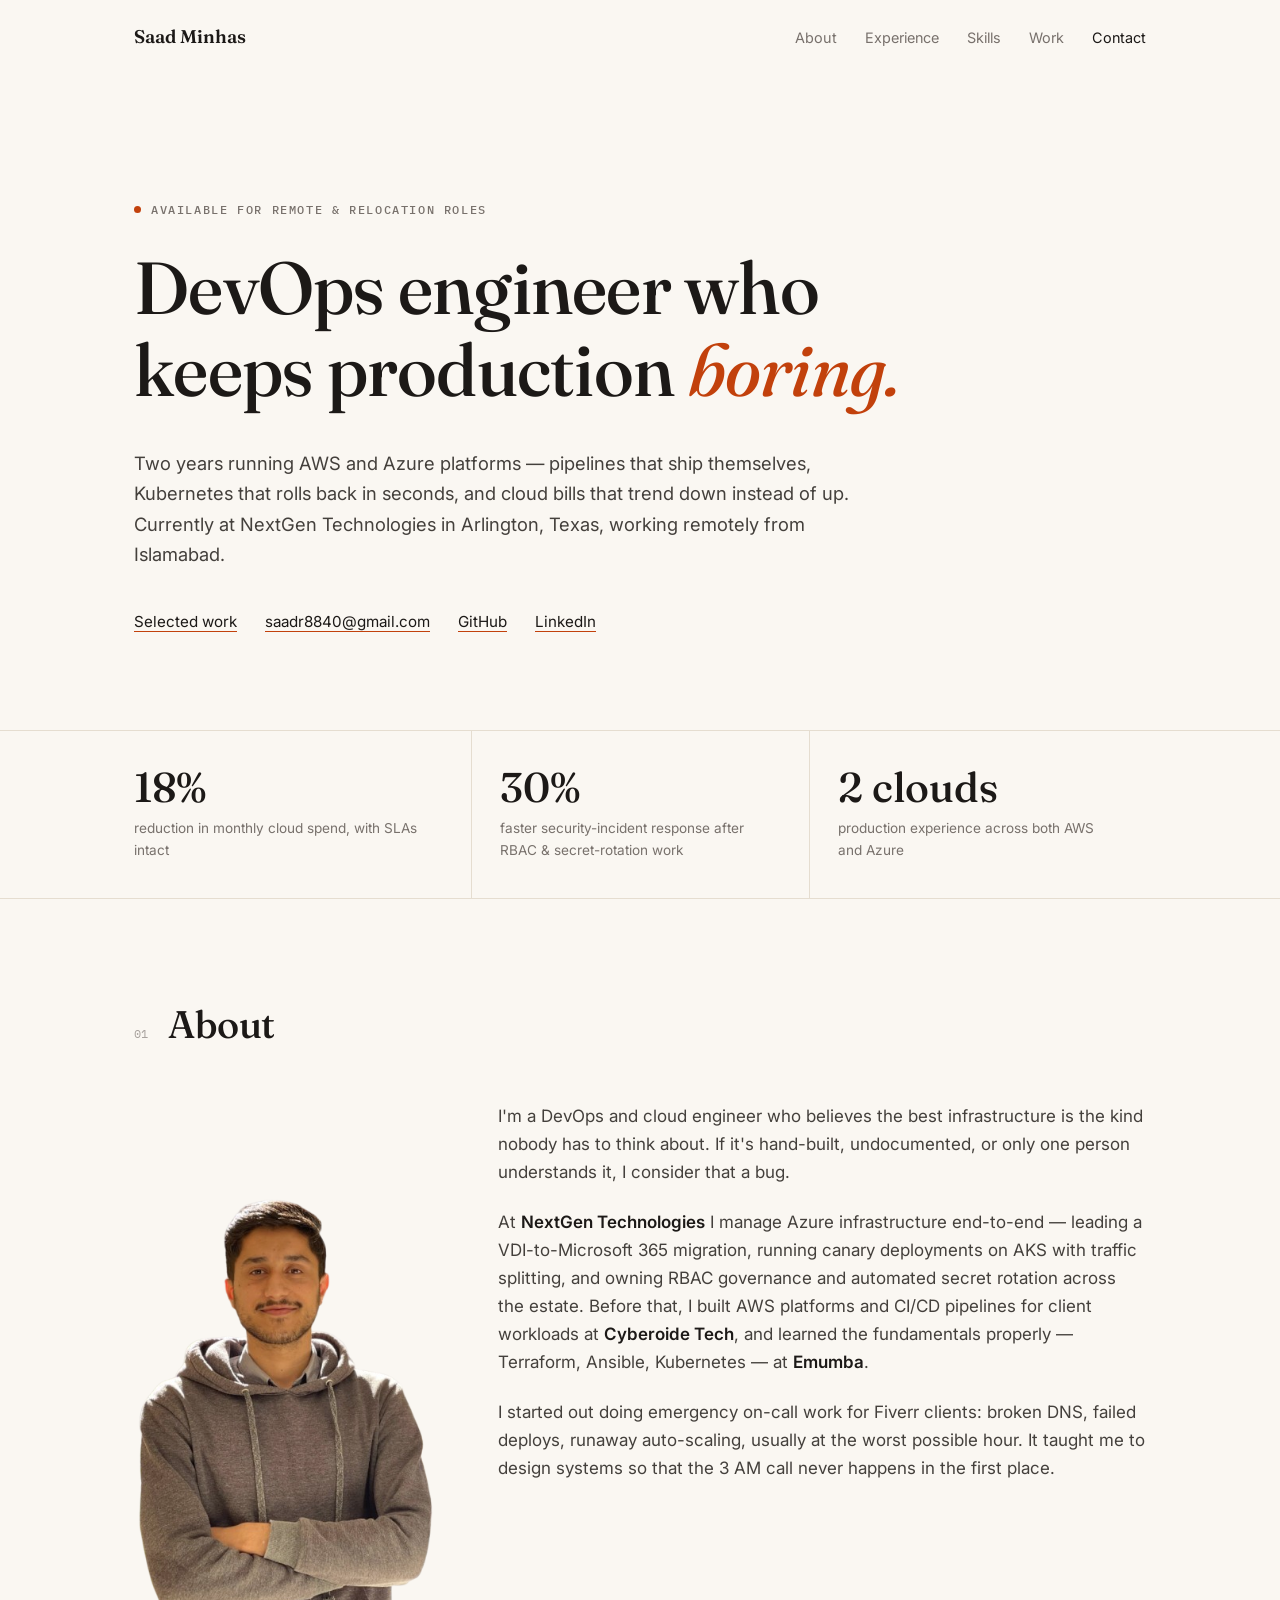
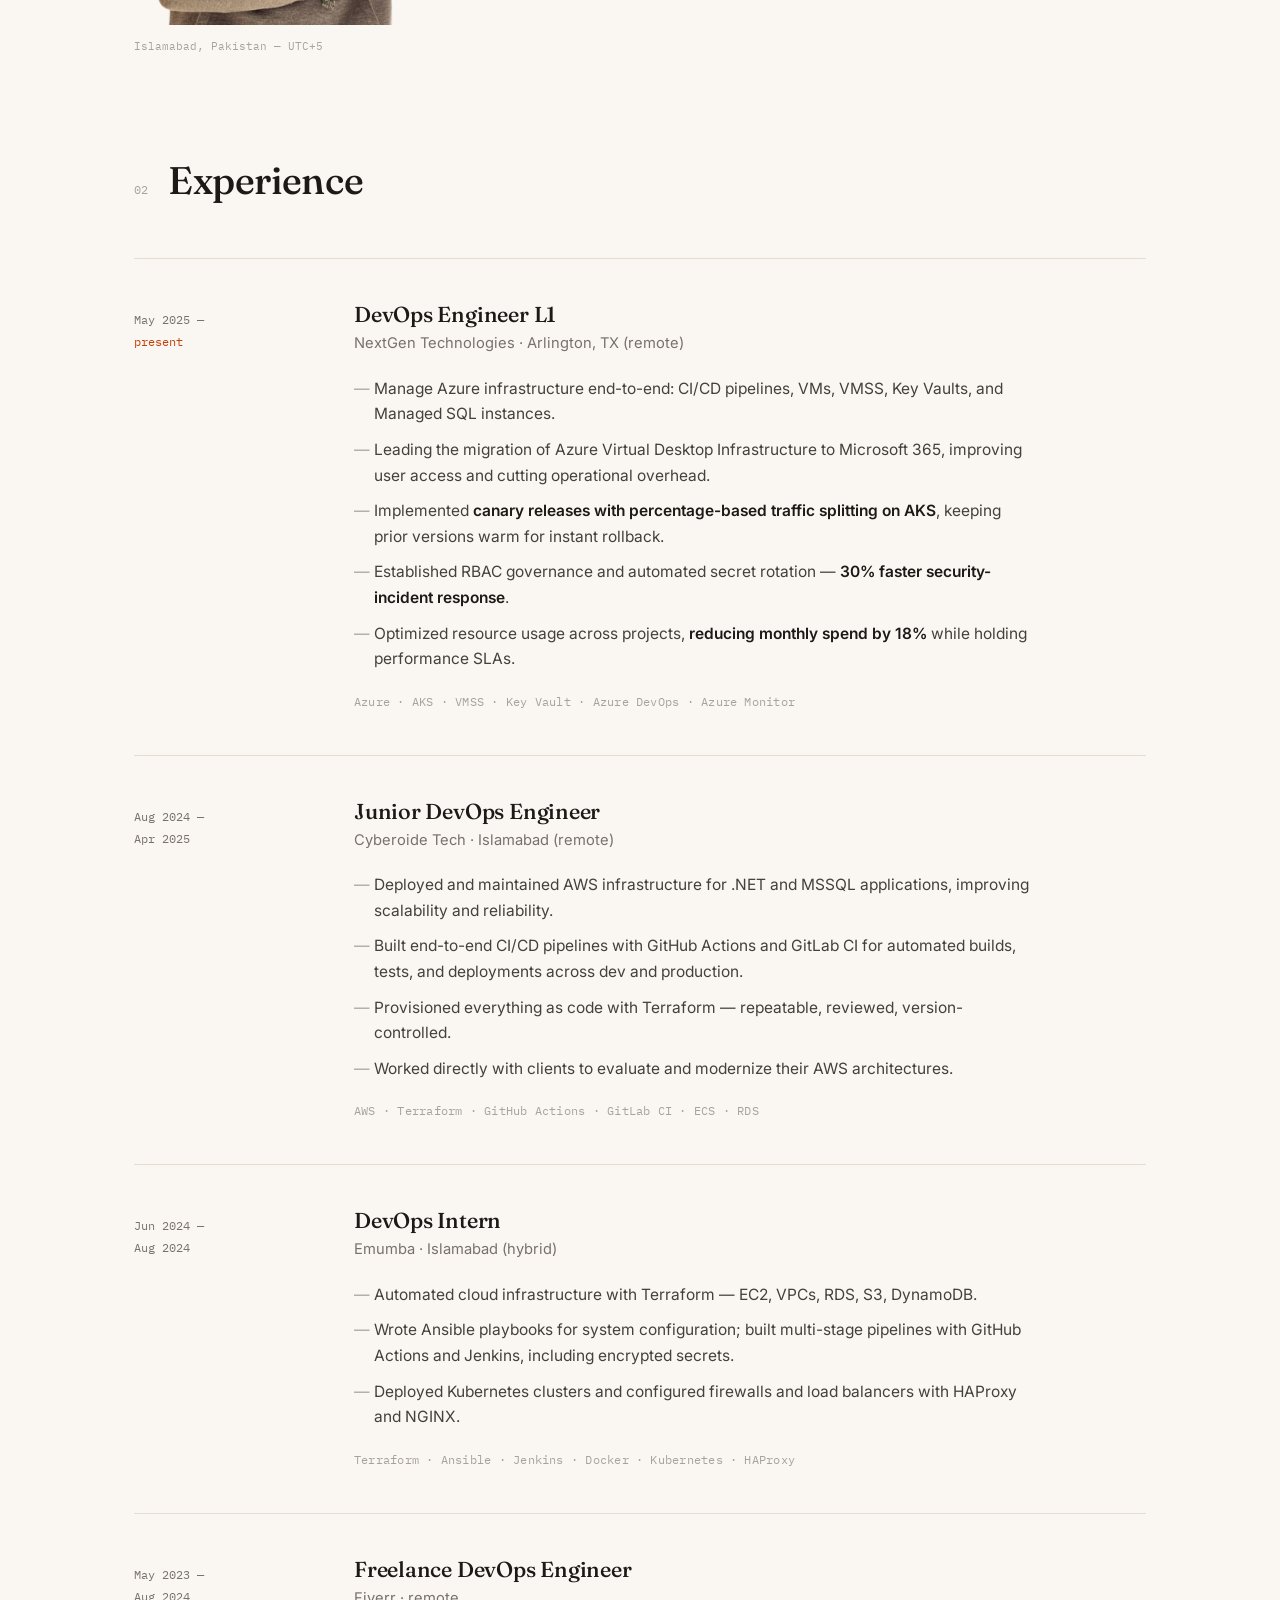
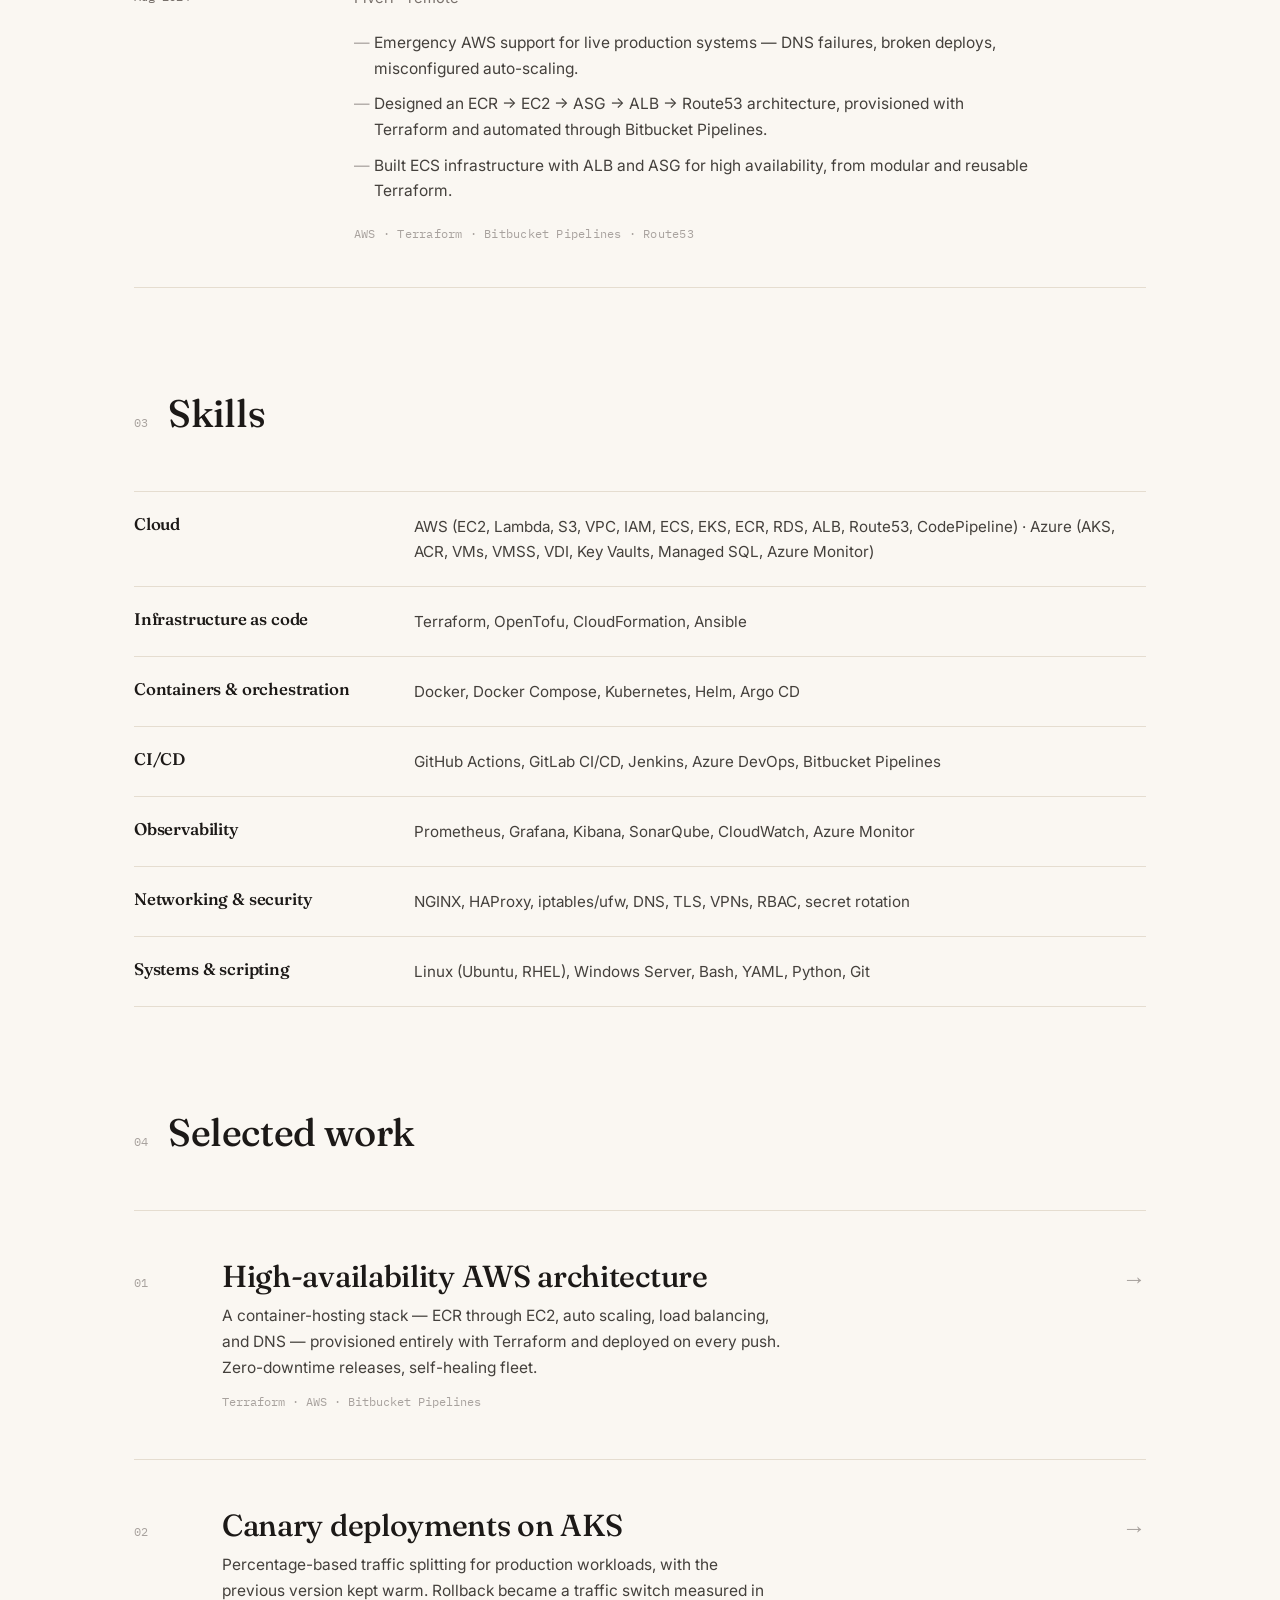
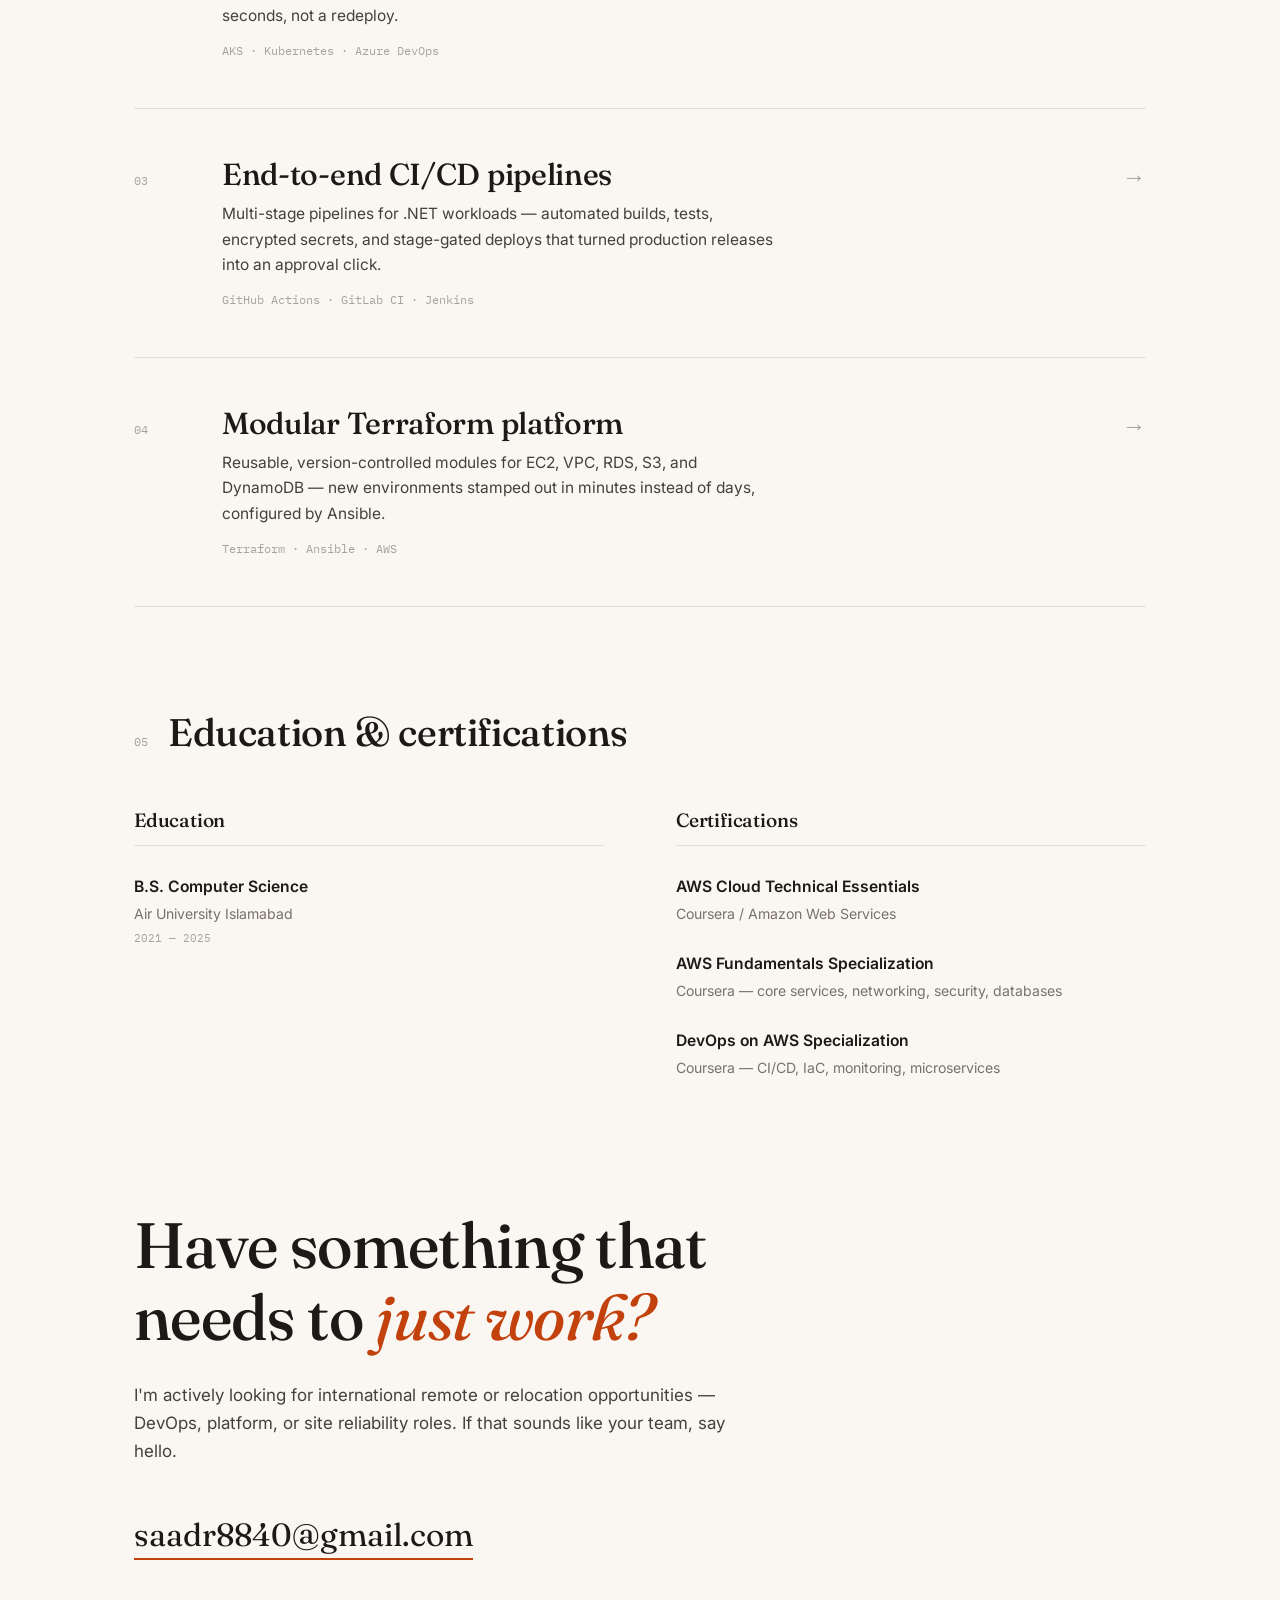
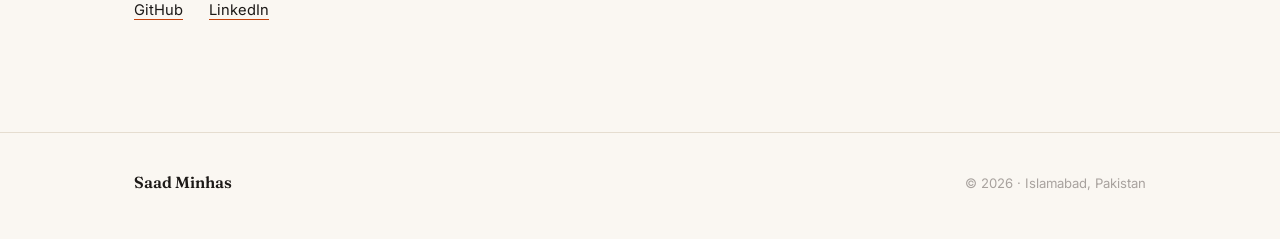
==== commit 9261c7b2: "updated portfolio" ====
--- a/index.html
+++ b/index.html
@@ -14,100 +14,60 @@
     <link rel="preconnect" href="https://fonts.googleapis.com">
     <link rel="preconnect" href="https://fonts.gstatic.com" crossorigin>
     <link
-        href="https://fonts.googleapis.com/css2?family=Inter:wght@400;500;600;700;800&family=JetBrains+Mono:wght@400;500;700&display=swap"
+        href="https://fonts.googleapis.com/css2?family=Fraunces:ital,opsz,wght@0,9..144,300..700;1,9..144,300..700&family=Inter:wght@400;500;600&family=IBM+Plex+Mono:wght@400;500&display=swap"
         rel="stylesheet">
-    <link rel="stylesheet" href="https://cdnjs.cloudflare.com/ajax/libs/font-awesome/6.5.1/css/all.min.css">
     <link rel="stylesheet" href="styles.css">
 </head>
 
 <body>
-    <div class="scroll-progress"></div>
-    <div class="bg-orbs">
-        <div class="orb orb-1"></div>
-        <div class="orb orb-2"></div>
-        <div class="orb orb-3"></div>
-    </div>
-    <div class="bg-grid"></div>
-
-    <!-- Navigation -->
     <nav class="nav">
         <div class="nav-inner">
-            <a href="#" class="nav-logo"><span class="prompt">~/</span>saad-minhas<span class="cursor-blink"></span></a>
-            <button class="nav-toggle" aria-label="Toggle menu">
-                <span></span><span></span><span></span>
-            </button>
+            <a href="#" class="nav-name">Saad Minhas</a>
+            <button class="nav-toggle" aria-label="Toggle menu"><span></span><span></span><span></span></button>
             <div class="nav-links">
                 <a href="#about">About</a>
                 <a href="#experience">Experience</a>
                 <a href="#skills">Skills</a>
-                <a href="#projects">Projects</a>
-                <a href="#certifications">Certifications</a>
-                <a href="#contact" class="nav-cta">./contact.sh</a>
+                <a href="#work">Work</a>
+                <a href="#contact">Contact</a>
             </div>
         </div>
     </nav>
 
     <!-- Hero -->
-    <section class="hero">
-        <div class="container">
-            <div class="hero-grid">
-                <div>
-                    <div class="hero-status">
-                        <span class="status-dot"></span>
-                        Open to remote & relocation opportunities
-                    </div>
-                    <h1>Saad Mansoor<br><span class="gradient-text">Minhas</span></h1>
-                    <div class="hero-role">$ <span class="typed-text"></span><span class="typed-cursor"></span></div>
-                    <p class="hero-desc">
-                        I build and run <strong>cloud infrastructure that doesn't page you at 3 AM</strong> —
-                        2+ years automating AWS &amp; Azure platforms, shipping CI/CD pipelines, orchestrating
-                        Kubernetes workloads, and cutting cloud bills. Currently keeping production green for
-                        <strong>NextGen Technologies</strong> (Arlington, TX — remote).
-                    </p>
-                    <div class="hero-actions">
-                        <a href="#projects" class="btn btn-primary">View My Work <i class="fas fa-arrow-right"></i></a>
-                        <a href="mailto:saadr8840@gmail.com" class="btn btn-ghost"><i class="fas fa-envelope"></i> Get In Touch</a>
-                    </div>
-                    <div class="hero-socials">
-                        <a href="https://github.com/Saad-Mansoor-Minhas" target="_blank" rel="noopener noreferrer" aria-label="GitHub"><i class="fab fa-github"></i></a>
-                        <a href="https://www.linkedin.com/in/saad-mansoor-minhas/" target="_blank" rel="noopener noreferrer" aria-label="LinkedIn"><i class="fab fa-linkedin-in"></i></a>
-                        <a href="mailto:saadr8840@gmail.com" aria-label="Email"><i class="fas fa-envelope"></i></a>
-                        <span class="divider"></span>
-                        <span class="loc"><i class="fas fa-location-dot"></i> Islamabad, PK · UTC+5</span>
-                    </div>
-                </div>
-                <div class="terminal">
-                    <div class="terminal-bar">
-                        <span class="t-dot red"></span>
-                        <span class="t-dot yellow"></span>
-                        <span class="t-dot green"></span>
-                        <span class="terminal-title">saad@production: ~/infra</span>
-                    </div>
-                    <div class="terminal-body"></div>
-                </div>
-            </div>
-        </div>
-    </section>
+    <header class="hero">
+        <div class="container">
+            <p class="kicker"><span class="dot"></span>Available for remote &amp; relocation roles</p>
+            <h1>DevOps engineer who keeps production <em>boring.</em></h1>
+            <p class="hero-intro">
+                Two years running AWS and Azure platforms — pipelines that ship themselves, Kubernetes
+                that rolls back in seconds, and cloud bills that trend down instead of up. Currently at
+                NextGen Technologies in Arlington, Texas, working remotely from Islamabad.
+            </p>
+            <div class="hero-links">
+                <a class="tlink" href="#work">Selected work</a>
+                <a class="tlink" href="mailto:saadr8840@gmail.com">saadr8840@gmail.com</a>
+                <a class="tlink" href="https://github.com/Saad-Mansoor-Minhas" target="_blank" rel="noopener noreferrer">GitHub</a>
+                <a class="tlink" href="https://www.linkedin.com/in/saad-mansoor-minhas/" target="_blank" rel="noopener noreferrer">LinkedIn</a>
+            </div>
+        </div>
+    </header>
 
     <!-- Stats -->
     <section class="stats">
         <div class="container">
             <div class="stats-grid">
-                <div class="reveal">
-                    <div class="stat-value" data-count="18" data-suffix="%">0</div>
-                    <div class="stat-label">Cloud Cost Reduction</div>
-                </div>
-                <div class="reveal" data-delay="100">
-                    <div class="stat-value" data-count="30" data-suffix="%">0</div>
-                    <div class="stat-label">Faster Incident Response</div>
-                </div>
-                <div class="reveal" data-delay="200">
-                    <div class="stat-value" data-count="2" data-prefix="" data-suffix="+">0</div>
-                    <div class="stat-label">Years of Experience</div>
-                </div>
-                <div class="reveal" data-delay="300">
-                    <div class="stat-value" data-count="2" data-suffix="">0</div>
-                    <div class="stat-label">Clouds — AWS & Azure</div>
+                <div class="stat reveal">
+                    <div class="stat-value"><span data-count="18" data-suffix="%">0</span></div>
+                    <div class="stat-label">reduction in monthly cloud spend, with SLAs intact</div>
+                </div>
+                <div class="stat reveal">
+                    <div class="stat-value"><span data-count="30" data-suffix="%">0</span></div>
+                    <div class="stat-label">faster security-incident response after RBAC &amp; secret-rotation work</div>
+                </div>
+                <div class="stat reveal">
+                    <div class="stat-value"><span data-count="2" data-suffix="">0</span> clouds</div>
+                    <div class="stat-label">production experience across both AWS and Azure</div>
                 </div>
             </div>
         </div>
@@ -116,51 +76,34 @@
     <!-- About -->
     <section id="about" class="section">
         <div class="container">
-            <div class="section-label">01 · whoami</div>
-            <h2 class="section-title">About <span class="gradient-text">Me</span></h2>
+            <div class="section-head reveal">
+                <span class="num">01</span>
+                <h2>About</h2>
+            </div>
             <div class="about-grid">
-                <div class="about-photo-wrap reveal-left reveal">
-                    <div class="about-photo">
-                        <img src="profile2.png" alt="Saad Mansoor Minhas">
-                    </div>
-                    <div class="about-badge"><i class="fas fa-circle-check"></i> available_for_hire=true</div>
-                </div>
-                <div class="about-text reveal-right reveal">
+                <div class="about-photo reveal">
+                    <img src="profile2.png" alt="Saad Mansoor Minhas">
+                    <p class="about-caption">Islamabad, Pakistan — UTC+5</p>
+                </div>
+                <div class="about-text reveal">
                     <p>
-                        I'm a <strong>DevOps &amp; Cloud Engineer</strong> with hands-on experience across
-                        <strong>AWS and Azure</strong>, spanning infrastructure automation, CI/CD pipelines,
-                        container orchestration, and cost optimization.
+                        I'm a DevOps and cloud engineer who believes the best infrastructure is the kind
+                        nobody has to think about. If it's hand-built, undocumented, or only one person
+                        understands it, I consider that a bug.
                     </p>
                     <p>
-                        At <strong>NextGen Technologies</strong> (Arlington, TX — remote) I lead Azure VDI migrations
-                        to Microsoft 365, run canary deployments on AKS with percentage-based traffic splitting, and
-                        own RBAC governance and automated secret rotation at scale. Before that, I built end-to-end
-                        AWS infrastructure and pipelines at <strong>Cyberoide Tech</strong> and cut my teeth on
-                        Terraform, Ansible, and Kubernetes at <strong>Emumba</strong>.
+                        At <strong>NextGen Technologies</strong> I manage Azure infrastructure end-to-end — leading a
+                        VDI-to-Microsoft 365 migration, running canary deployments on AKS with traffic
+                        splitting, and owning RBAC governance and automated secret rotation across the estate.
+                        Before that, I built AWS platforms and CI/CD pipelines for client workloads at
+                        <strong>Cyberoide Tech</strong>, and learned the fundamentals properly — Terraform, Ansible,
+                        Kubernetes — at <strong>Emumba</strong>.
                     </p>
                     <p>
-                        I care about measurable outcomes: <strong>18% lower monthly cloud spend</strong>,
-                        <strong>30% faster security-incident response</strong>, and infrastructure that's
-                        version-controlled, repeatable, and boring — in the best way.
+                        I started out doing emergency on-call work for Fiverr clients: broken DNS, failed
+                        deploys, runaway auto-scaling, usually at the worst possible hour. It taught me to
+                        design systems so that the 3 AM call never happens in the first place.
                     </p>
-                    <div class="about-highlights stagger">
-                        <div class="highlight-item reveal">
-                            <i class="fas fa-cloud"></i>
-                            <span><b>Multi-Cloud</b>Production experience on both AWS &amp; Azure</span>
-                        </div>
-                        <div class="highlight-item reveal">
-                            <i class="fas fa-code-branch"></i>
-                            <span><b>CI/CD Everything</b>GitHub Actions, GitLab CI, Jenkins, Azure DevOps, Argo CD</span>
-                        </div>
-                        <div class="highlight-item reveal">
-                            <i class="fas fa-cubes"></i>
-                            <span><b>IaC First</b>Terraform / OpenTofu, Ansible — no click-ops</span>
-                        </div>
-                        <div class="highlight-item reveal">
-                            <i class="fas fa-shield-halved"></i>
-                            <span><b>Security-Minded</b>RBAC governance, secret rotation, network hardening</span>
-                        </div>
-                    </div>
                 </div>
             </div>
         </div>
@@ -169,96 +112,67 @@
     <!-- Experience -->
     <section id="experience" class="section">
         <div class="container">
-            <div class="section-label">02 · git log --career</div>
-            <h2 class="section-title">Professional <span class="gradient-text">Experience</span></h2>
-            <p class="section-sub">From freelance firefighting to managing enterprise cloud platforms — a track record of shipping reliable infrastructure.</p>
-
-            <div class="timeline">
-                <div class="tl-item current reveal">
-                    <span class="tl-dot"></span>
-                    <div class="tl-card">
-                        <div class="tl-head">
-                            <div class="tl-role">DevOps Engineer L1</div>
-                            <span class="tl-date">May 2025 — Present</span>
-                        </div>
-                        <div class="tl-company"><i class="fas fa-building"></i>NextGen Technologies · Arlington, TX, USA (Remote)</div>
-                        <ul>
-                            <li>Manage Azure infrastructure end-to-end: CI/CD pipelines, VMs, VMSS, Key Vaults, and Managed SQL instances.</li>
-                            <li><b>Leading the migration of Azure Virtual Desktop Infrastructure (VDI) to Microsoft 365</b>, improving user access and reducing operational overhead.</li>
-                            <li>Implemented <b>canary release strategies with percentage-based traffic splitting</b> on AKS, keeping prior versions hot for rapid rollback.</li>
-                            <li>Established RBAC governance and automated secret rotation — <b>cut security-incident response time by 30%</b>.</li>
-                            <li>Optimized cloud resource usage across projects, <b>reducing monthly spend by 18%</b> while holding performance SLAs.</li>
-                            <li>Provide infrastructure escalation support for Azure VMs and cross-functional reliability work.</li>
-                        </ul>
-                        <div class="tl-tags">
-                            <span class="tag">Azure</span><span class="tag">AKS</span><span class="tag">VMSS</span>
-                            <span class="tag">Key Vault</span><span class="tag">Azure DevOps</span><span class="tag">RBAC</span>
-                        </div>
-                    </div>
-                </div>
-
-                <div class="tl-item reveal">
-                    <span class="tl-dot"></span>
-                    <div class="tl-card">
-                        <div class="tl-head">
-                            <div class="tl-role">Junior DevOps Engineer</div>
-                            <span class="tl-date">Aug 2024 — Apr 2025</span>
-                        </div>
-                        <div class="tl-company"><i class="fas fa-building"></i>Cyberoide Tech · Islamabad, Pakistan (Remote)</div>
-                        <ul>
-                            <li>Deployed and maintained AWS infrastructure for <b>.NET and MSSQL applications</b>, improving scalability and reliability.</li>
-                            <li>Built end-to-end CI/CD pipelines with <b>GitHub Actions and GitLab CI/CD</b> for automated builds, tests, and deployments across dev and production.</li>
-                            <li>Provisioned Infrastructure as Code with <b>Terraform</b> — repeatable, version-controlled deployments.</li>
-                            <li>Integrated EC2, RDS, S3, IAM, VPC, and ECS into existing application ecosystems for high availability and rapid recovery.</li>
-                            <li>Worked directly with clients to evaluate, optimize, and modernize AWS architectures.</li>
-                        </ul>
-                        <div class="tl-tags">
-                            <span class="tag">AWS</span><span class="tag">Terraform</span><span class="tag">GitHub Actions</span>
-                            <span class="tag">GitLab CI</span><span class="tag">ECS</span><span class="tag">RDS</span>
-                        </div>
-                    </div>
-                </div>
-
-                <div class="tl-item reveal">
-                    <span class="tl-dot"></span>
-                    <div class="tl-card">
-                        <div class="tl-head">
-                            <div class="tl-role">DevOps Intern</div>
-                            <span class="tl-date">Jun 2024 — Aug 2024</span>
-                        </div>
-                        <div class="tl-company"><i class="fas fa-building"></i>Emumba Private Limited · Islamabad, Pakistan (Hybrid)</div>
-                        <ul>
-                            <li>Automated cloud-native infrastructure with <b>Terraform</b> — EC2, VPCs, RDS, S3, DynamoDB.</li>
-                            <li>Wrote <b>Ansible playbooks</b> for automated configuration and provisioning using community roles.</li>
-                            <li>Designed multi-stage CI/CD pipelines with GitHub Actions and Jenkins, including encrypted secrets management.</li>
-                            <li>Built Docker images and multi-container environments with Docker Compose.</li>
-                            <li>Deployed Kubernetes clusters; configured iptables/ufw firewalls and load balancers with HAProxy and NGINX.</li>
-                        </ul>
-                        <div class="tl-tags">
-                            <span class="tag">Terraform</span><span class="tag">Ansible</span><span class="tag">Jenkins</span>
-                            <span class="tag">Docker</span><span class="tag">Kubernetes</span><span class="tag">HAProxy</span>
-                        </div>
-                    </div>
-                </div>
-
-                <div class="tl-item reveal">
-                    <span class="tl-dot"></span>
-                    <div class="tl-card">
-                        <div class="tl-head">
-                            <div class="tl-role">Freelance DevOps Engineer</div>
-                            <span class="tl-date">May 2023 — Aug 2024</span>
-                        </div>
-                        <div class="tl-company"><i class="fas fa-building"></i>Fiverr · Remote</div>
-                        <ul>
-                            <li><b>Emergency AWS on-call support</b> — resolved urgent DNS issues, deployment failures, and auto-scaling misconfigurations in live production environments.</li>
-                            <li>Designed an <b>ECR → EC2 → ASG → ALB → Route53</b> architecture provisioned via Terraform and automated with Bitbucket Pipelines.</li>
-                            <li>Built AWS ECS (EC2 launch type) infrastructure with ALB and ASG for high availability using modular, reusable Terraform code.</li>
-                        </ul>
-                        <div class="tl-tags">
-                            <span class="tag">AWS</span><span class="tag">Terraform</span><span class="tag">Bitbucket Pipelines</span>
-                            <span class="tag">Route53</span><span class="tag">Incident Response</span>
-                        </div>
-                    </div>
+            <div class="section-head reveal">
+                <span class="num">02</span>
+                <h2>Experience</h2>
+            </div>
+
+            <div class="xp-item reveal">
+                <div class="xp-when">May 2025 —<br><span class="now">present</span></div>
+                <div class="xp-body">
+                    <h3 class="xp-role">DevOps Engineer L1</h3>
+                    <p class="xp-org">NextGen Technologies · Arlington, TX (remote)</p>
+                    <ul>
+                        <li>Manage Azure infrastructure end-to-end: CI/CD pipelines, VMs, VMSS, Key Vaults, and Managed SQL instances.</li>
+                        <li>Leading the migration of Azure Virtual Desktop Infrastructure to Microsoft 365, improving user access and cutting operational overhead.</li>
+                        <li>Implemented <strong>canary releases with percentage-based traffic splitting on AKS</strong>, keeping prior versions warm for instant rollback.</li>
+                        <li>Established RBAC governance and automated secret rotation — <strong>30% faster security-incident response</strong>.</li>
+                        <li>Optimized resource usage across projects, <strong>reducing monthly spend by 18%</strong> while holding performance SLAs.</li>
+                    </ul>
+                    <p class="xp-stack">Azure · AKS · VMSS · Key Vault · Azure DevOps · Azure Monitor</p>
+                </div>
+            </div>
+
+            <div class="xp-item reveal">
+                <div class="xp-when">Aug 2024 —<br>Apr 2025</div>
+                <div class="xp-body">
+                    <h3 class="xp-role">Junior DevOps Engineer</h3>
+                    <p class="xp-org">Cyberoide Tech · Islamabad (remote)</p>
+                    <ul>
+                        <li>Deployed and maintained AWS infrastructure for .NET and MSSQL applications, improving scalability and reliability.</li>
+                        <li>Built end-to-end CI/CD pipelines with GitHub Actions and GitLab CI for automated builds, tests, and deployments across dev and production.</li>
+                        <li>Provisioned everything as code with Terraform — repeatable, reviewed, version-controlled.</li>
+                        <li>Worked directly with clients to evaluate and modernize their AWS architectures.</li>
+                    </ul>
+                    <p class="xp-stack">AWS · Terraform · GitHub Actions · GitLab CI · ECS · RDS</p>
+                </div>
+            </div>
+
+            <div class="xp-item reveal">
+                <div class="xp-when">Jun 2024 —<br>Aug 2024</div>
+                <div class="xp-body">
+                    <h3 class="xp-role">DevOps Intern</h3>
+                    <p class="xp-org">Emumba · Islamabad (hybrid)</p>
+                    <ul>
+                        <li>Automated cloud infrastructure with Terraform — EC2, VPCs, RDS, S3, DynamoDB.</li>
+                        <li>Wrote Ansible playbooks for system configuration; built multi-stage pipelines with GitHub Actions and Jenkins, including encrypted secrets.</li>
+                        <li>Deployed Kubernetes clusters and configured firewalls and load balancers with HAProxy and NGINX.</li>
+                    </ul>
+                    <p class="xp-stack">Terraform · Ansible · Jenkins · Docker · Kubernetes · HAProxy</p>
+                </div>
+            </div>
+
+            <div class="xp-item reveal">
+                <div class="xp-when">May 2023 —<br>Aug 2024</div>
+                <div class="xp-body">
+                    <h3 class="xp-role">Freelance DevOps Engineer</h3>
+                    <p class="xp-org">Fiverr · remote</p>
+                    <ul>
+                        <li>Emergency AWS support for live production systems — DNS failures, broken deploys, misconfigured auto-scaling.</li>
+                        <li>Designed an ECR → EC2 → ASG → ALB → Route53 architecture, provisioned with Terraform and automated through Bitbucket Pipelines.</li>
+                        <li>Built ECS infrastructure with ALB and ASG for high availability, from modular and reusable Terraform.</li>
+                    </ul>
+                    <p class="xp-stack">AWS · Terraform · Bitbucket Pipelines · Route53</p>
                 </div>
             </div>
         </div>
@@ -267,263 +181,160 @@
     <!-- Skills -->
     <section id="skills" class="section">
         <div class="container">
-            <div class="section-label">03 · cat skills.yaml</div>
-            <h2 class="section-title">Technical <span class="gradient-text">Arsenal</span></h2>
-            <p class="section-sub">The tools I reach for to build, ship, and run production systems.</p>
-
-            <div class="skills-grid stagger">
-                <div class="skill-card reveal">
-                    <div class="skill-card-head">
-                        <div class="skill-icon"><i class="fab fa-aws"></i></div>
-                        <div><h3>AWS</h3><span>cloud_provider: primary</span></div>
-                    </div>
-                    <div class="skill-chips">
-                        <span class="tag">EC2</span><span class="tag">Lambda</span><span class="tag">S3</span>
-                        <span class="tag">VPC</span><span class="tag">IAM</span><span class="tag">ECS</span>
-                        <span class="tag">EKS</span><span class="tag">ECR</span><span class="tag">RDS</span>
-                        <span class="tag">ASG</span><span class="tag">ALB</span><span class="tag">Route53</span>
-                        <span class="tag">SNS</span><span class="tag">CodePipeline</span><span class="tag">CloudFormation</span>
-                    </div>
-                </div>
-                <div class="skill-card reveal">
-                    <div class="skill-card-head">
-                        <div class="skill-icon"><i class="fab fa-microsoft"></i></div>
-                        <div><h3>Azure</h3><span>cloud_provider: current</span></div>
-                    </div>
-                    <div class="skill-chips">
-                        <span class="tag">Azure DevOps</span><span class="tag">AKS</span><span class="tag">ACR</span>
-                        <span class="tag">Azure VMs</span><span class="tag">VMSS</span><span class="tag">VDI</span>
-                        <span class="tag">Key Vaults</span><span class="tag">Managed SQL</span>
-                        <span class="tag">Classic Pipelines</span><span class="tag">Azure Monitor</span>
-                    </div>
-                </div>
-                <div class="skill-card reveal">
-                    <div class="skill-card-head">
-                        <div class="skill-icon"><i class="fas fa-cubes"></i></div>
-                        <div><h3>Containers & Orchestration</h3><span>runtime: containerized</span></div>
-                    </div>
-                    <div class="skill-chips">
-                        <span class="tag">Docker</span><span class="tag">Docker Compose</span>
-                        <span class="tag">Kubernetes</span><span class="tag">kubectl</span>
-                        <span class="tag">Helm</span><span class="tag">Argo CD</span>
-                    </div>
-                </div>
-                <div class="skill-card reveal">
-                    <div class="skill-card-head">
-                        <div class="skill-icon"><i class="fas fa-rocket"></i></div>
-                        <div><h3>CI/CD</h3><span>deploy: automated</span></div>
-                    </div>
-                    <div class="skill-chips">
-                        <span class="tag">GitHub Actions</span><span class="tag">GitLab CI/CD</span>
-                        <span class="tag">Jenkins</span><span class="tag">Bitbucket Pipelines</span>
-                        <span class="tag">Argo CD</span><span class="tag">Azure Pipelines</span>
-                    </div>
-                </div>
-                <div class="skill-card reveal">
-                    <div class="skill-card-head">
-                        <div class="skill-icon"><i class="fas fa-layer-group"></i></div>
-                        <div><h3>IaC & Config Management</h3><span>state: version_controlled</span></div>
-                    </div>
-                    <div class="skill-chips">
-                        <span class="tag">Terraform</span><span class="tag">OpenTofu</span>
-                        <span class="tag">Ansible</span><span class="tag">CloudFormation</span>
-                    </div>
-                </div>
-                <div class="skill-card reveal">
-                    <div class="skill-card-head">
-                        <div class="skill-icon"><i class="fas fa-chart-line"></i></div>
-                        <div><h3>Observability</h3><span>alerts: actionable</span></div>
-                    </div>
-                    <div class="skill-chips">
-                        <span class="tag">Prometheus</span><span class="tag">Grafana</span>
-                        <span class="tag">Kibana</span><span class="tag">SonarQube</span>
-                        <span class="tag">Azure Monitor</span><span class="tag">CloudWatch</span>
-                    </div>
-                </div>
-                <div class="skill-card reveal">
-                    <div class="skill-card-head">
-                        <div class="skill-icon"><i class="fas fa-network-wired"></i></div>
-                        <div><h3>Networking & Security</h3><span>posture: hardened</span></div>
-                    </div>
-                    <div class="skill-chips">
-                        <span class="tag">iptables</span><span class="tag">ufw</span><span class="tag">HAProxy</span>
-                        <span class="tag">NGINX</span><span class="tag">VPNs</span><span class="tag">DNS</span>
-                        <span class="tag">TLS/SSL</span><span class="tag">RBAC</span>
-                    </div>
-                </div>
-                <div class="skill-card reveal">
-                    <div class="skill-card-head">
-                        <div class="skill-icon"><i class="fas fa-terminal"></i></div>
-                        <div><h3>Systems & Scripting</h3><span>shell: bash</span></div>
-                    </div>
-                    <div class="skill-chips">
-                        <span class="tag">Linux (Ubuntu, RHEL)</span><span class="tag">Windows Server</span>
-                        <span class="tag">Bash</span><span class="tag">YAML</span><span class="tag">Python</span>
-                        <span class="tag">Git</span>
-                    </div>
-                </div>
-            </div>
-        </div>
-    </section>
-
-    <!-- Projects -->
-    <section id="projects" class="section">
-        <div class="container">
-            <div class="section-label">04 · ls ~/projects</div>
-            <h2 class="section-title">Featured <span class="gradient-text">Projects</span></h2>
-            <p class="section-sub">Real production work — architectures designed, built, and operated end-to-end.</p>
-
-            <div class="projects-grid stagger">
-                <a href="aws-infrastructure.html" class="project-card reveal">
-                    <div class="project-visual pv-aws">
-                        <i class="fab fa-aws"></i>
-                        <span class="project-flow">ECR <span class="arrow">→</span> EC2 <span class="arrow">→</span> ASG <span class="arrow">→</span> ALB <span class="arrow">→</span> Route53</span>
-                    </div>
-                    <div class="project-body">
-                        <h3>High-Availability AWS Architecture</h3>
-                        <p>Production ECR → EC2 → ASG → ALB → Route53 stack provisioned entirely with Terraform and automated via Bitbucket Pipelines — built for zero-downtime deploys and self-healing scale.</p>
-                        <div class="project-tags">
-                            <span class="tag">AWS</span><span class="tag">Terraform</span>
-                            <span class="tag">Bitbucket Pipelines</span><span class="tag">Auto Scaling</span>
-                        </div>
-                        <span class="project-link">cat case-study.md <i class="fas fa-arrow-right"></i></span>
-                    </div>
-                </a>
-
-                <a href="kubernetes-cluster.html" class="project-card reveal">
-                    <div class="project-visual pv-k8s">
-                        <i class="fas fa-dharmachakra"></i>
-                        <span class="project-flow">stable 90% <span class="arrow">⇄</span> canary 10% <span class="arrow">→</span> promote</span>
-                    </div>
-                    <div class="project-body">
-                        <h3>Canary Deployments on AKS</h3>
-                        <p>Percentage-based traffic splitting for containerized workloads on Azure Kubernetes Service — prior versions kept hot for instant rollback, making risky releases routine.</p>
-                        <div class="project-tags">
-                            <span class="tag">AKS</span><span class="tag">Kubernetes</span>
-                            <span class="tag">Canary Releases</span><span class="tag">Azure DevOps</span>
-                        </div>
-                        <span class="project-link">cat case-study.md <i class="fas fa-arrow-right"></i></span>
-                    </div>
-                </a>
-
-                <a href="cicd-pipeline.html" class="project-card reveal">
-                    <div class="project-visual pv-cicd">
-                        <i class="fas fa-code-branch"></i>
-                        <span class="project-flow">build <span class="arrow">→</span> test <span class="arrow">→</span> scan <span class="arrow">→</span> deploy</span>
-                    </div>
-                    <div class="project-body">
-                        <h3>End-to-End CI/CD Pipelines</h3>
-                        <p>Multi-stage pipelines with GitHub Actions and GitLab CI/CD for .NET workloads — automated builds, testing, encrypted secrets, and push-button deployments to dev and production.</p>
-                        <div class="project-tags">
-                            <span class="tag">GitHub Actions</span><span class="tag">GitLab CI</span>
-                            <span class="tag">Jenkins</span><span class="tag">Secrets Mgmt</span>
-                        </div>
-                        <span class="project-link">cat case-study.md <i class="fas fa-arrow-right"></i></span>
-                    </div>
-                </a>
-
-                <a href="infrastructure-as-code.html" class="project-card reveal">
-                    <div class="project-visual pv-iac">
-                        <i class="fas fa-layer-group"></i>
-                        <span class="project-flow">plan <span class="arrow">→</span> review <span class="arrow">→</span> apply <span class="arrow">→</span> verify</span>
-                    </div>
-                    <div class="project-body">
-                        <h3>Modular Terraform IaC Platform</h3>
-                        <p>Reusable, version-controlled Terraform modules provisioning EC2, VPC, RDS, S3, and DynamoDB across environments — paired with Ansible for configuration management.</p>
-                        <div class="project-tags">
-                            <span class="tag">Terraform</span><span class="tag">Ansible</span>
-                            <span class="tag">AWS</span><span class="tag">Multi-Env</span>
-                        </div>
-                        <span class="project-link">cat case-study.md <i class="fas fa-arrow-right"></i></span>
-                    </div>
-                </a>
-            </div>
-        </div>
-    </section>
-
-    <!-- Certifications & Education -->
-    <section id="certifications" class="section">
-        <div class="container">
-            <div class="section-label">05 · ls ~/credentials</div>
-            <h2 class="section-title">Certifications & <span class="gradient-text">Education</span></h2>
-
-            <div class="certs-grid stagger" style="margin-bottom: 26px;">
-                <div class="cert-card reveal">
-                    <div class="cert-icon"><i class="fab fa-aws"></i></div>
+            <div class="section-head reveal">
+                <span class="num">03</span>
+                <h2>Skills</h2>
+            </div>
+            <div class="skills-list reveal">
+                <div class="skill-row">
+                    <h3>Cloud</h3>
+                    <p>AWS (EC2, Lambda, S3, VPC, IAM, ECS, EKS, ECR, RDS, ALB, Route53, CodePipeline) · Azure (AKS, ACR, VMs, VMSS, VDI, Key Vaults, Managed SQL, Azure Monitor)</p>
+                </div>
+                <div class="skill-row">
+                    <h3>Infrastructure as code</h3>
+                    <p>Terraform, OpenTofu, CloudFormation, Ansible</p>
+                </div>
+                <div class="skill-row">
+                    <h3>Containers &amp; orchestration</h3>
+                    <p>Docker, Docker Compose, Kubernetes, Helm, Argo CD</p>
+                </div>
+                <div class="skill-row">
+                    <h3>CI/CD</h3>
+                    <p>GitHub Actions, GitLab CI/CD, Jenkins, Azure DevOps, Bitbucket Pipelines</p>
+                </div>
+                <div class="skill-row">
+                    <h3>Observability</h3>
+                    <p>Prometheus, Grafana, Kibana, SonarQube, CloudWatch, Azure Monitor</p>
+                </div>
+                <div class="skill-row">
+                    <h3>Networking &amp; security</h3>
+                    <p>NGINX, HAProxy, iptables/ufw, DNS, TLS, VPNs, RBAC, secret rotation</p>
+                </div>
+                <div class="skill-row">
+                    <h3>Systems &amp; scripting</h3>
+                    <p>Linux (Ubuntu, RHEL), Windows Server, Bash, YAML, Python, Git</p>
+                </div>
+            </div>
+        </div>
+    </section>
+
+    <!-- Work -->
+    <section id="work" class="section">
+        <div class="container">
+            <div class="section-head reveal">
+                <span class="num">04</span>
+                <h2>Selected work</h2>
+            </div>
+
+            <a href="aws-infrastructure.html" class="project-row reveal">
+                <div class="project-row-inner">
+                    <span class="project-num">01</span>
                     <div>
-                        <h3>AWS Cloud Technical Essentials</h3>
-                        <p>Core AWS services, compute, storage, and cloud fundamentals.</p>
-                        <span class="cert-issuer">Coursera / Amazon Web Services</span>
-                    </div>
-                </div>
-                <div class="cert-card reveal">
-                    <div class="cert-icon"><i class="fas fa-cloud"></i></div>
+                        <h3>High-availability AWS architecture</h3>
+                        <p class="desc">A container-hosting stack — ECR through EC2, auto scaling, load balancing, and DNS — provisioned entirely with Terraform and deployed on every push. Zero-downtime releases, self-healing fleet.</p>
+                        <p class="meta">Terraform · AWS · Bitbucket Pipelines</p>
+                    </div>
+                    <span class="project-arrow">→</span>
+                </div>
+            </a>
+
+            <a href="kubernetes-cluster.html" class="project-row reveal">
+                <div class="project-row-inner">
+                    <span class="project-num">02</span>
                     <div>
-                        <h3>AWS Fundamentals Specialization</h3>
-                        <p>Core services, networking, security, and databases on AWS.</p>
-                        <span class="cert-issuer">Coursera</span>
-                    </div>
-                </div>
-                <div class="cert-card reveal">
-                    <div class="cert-icon"><i class="fas fa-infinity"></i></div>
+                        <h3>Canary deployments on AKS</h3>
+                        <p class="desc">Percentage-based traffic splitting for production workloads, with the previous version kept warm. Rollback became a traffic switch measured in seconds, not a redeploy.</p>
+                        <p class="meta">AKS · Kubernetes · Azure DevOps</p>
+                    </div>
+                    <span class="project-arrow">→</span>
+                </div>
+            </a>
+
+            <a href="cicd-pipeline.html" class="project-row reveal">
+                <div class="project-row-inner">
+                    <span class="project-num">03</span>
                     <div>
-                        <h3>DevOps on AWS Specialization</h3>
-                        <p>CI/CD, Infrastructure as Code, monitoring, and microservices.</p>
-                        <span class="cert-issuer">Coursera</span>
-                    </div>
-                </div>
-            </div>
-
-            <div class="edu-card reveal">
-                <div class="edu-icon"><i class="fas fa-graduation-cap"></i></div>
-                <div>
-                    <h3>B.S. Computer Science</h3>
-                    <p>Air University Islamabad — Islamabad, Pakistan</p>
-                    <span class="edu-date">Sep 2021 — Jun 2025</span>
+                        <h3>End-to-end CI/CD pipelines</h3>
+                        <p class="desc">Multi-stage pipelines for .NET workloads — automated builds, tests, encrypted secrets, and stage-gated deploys that turned production releases into an approval click.</p>
+                        <p class="meta">GitHub Actions · GitLab CI · Jenkins</p>
+                    </div>
+                    <span class="project-arrow">→</span>
+                </div>
+            </a>
+
+            <a href="infrastructure-as-code.html" class="project-row reveal">
+                <div class="project-row-inner">
+                    <span class="project-num">04</span>
+                    <div>
+                        <h3>Modular Terraform platform</h3>
+                        <p class="desc">Reusable, version-controlled modules for EC2, VPC, RDS, S3, and DynamoDB — new environments stamped out in minutes instead of days, configured by Ansible.</p>
+                        <p class="meta">Terraform · Ansible · AWS</p>
+                    </div>
+                    <span class="project-arrow">→</span>
+                </div>
+            </a>
+        </div>
+    </section>
+
+    <!-- Credentials -->
+    <section id="credentials" class="section">
+        <div class="container">
+            <div class="section-head reveal">
+                <span class="num">05</span>
+                <h2>Education &amp; certifications</h2>
+            </div>
+            <div class="cred-grid">
+                <div class="cred-col reveal">
+                    <h3>Education</h3>
+                    <div class="cred-item">
+                        <p class="t">B.S. Computer Science</p>
+                        <p class="s">Air University Islamabad</p>
+                        <p class="d">2021 — 2025</p>
+                    </div>
+                </div>
+                <div class="cred-col reveal">
+                    <h3>Certifications</h3>
+                    <div class="cred-item">
+                        <p class="t">AWS Cloud Technical Essentials</p>
+                        <p class="s">Coursera / Amazon Web Services</p>
+                    </div>
+                    <div class="cred-item">
+                        <p class="t">AWS Fundamentals Specialization</p>
+                        <p class="s">Coursera — core services, networking, security, databases</p>
+                    </div>
+                    <div class="cred-item">
+                        <p class="t">DevOps on AWS Specialization</p>
+                        <p class="s">Coursera — CI/CD, IaC, monitoring, microservices</p>
+                    </div>
                 </div>
             </div>
         </div>
     </section>
 
     <!-- Contact -->
-    <section id="contact" class="section">
-        <div class="container">
-            <div class="contact-wrap reveal">
-                <div class="section-label" style="justify-content: center;">06 · ./contact.sh</div>
-                <h2 class="section-title">Let's Build Something <span class="gradient-text">Reliable</span></h2>
+    <section id="contact" class="contact">
+        <div class="container">
+            <div class="reveal">
+                <h2>Have something that needs to <em>just work?</em></h2>
                 <p>
-                    Whether you need someone to tame your cloud bill, harden your pipelines, or own your
-                    infrastructure end-to-end — I'm actively seeking international remote and relocation
-                    opportunities. Let's talk.
+                    I'm actively looking for international remote or relocation opportunities —
+                    DevOps, platform, or site reliability roles. If that sounds like your team, say hello.
                 </p>
-                <div class="contact-methods">
-                    <a href="mailto:saadr8840@gmail.com" class="contact-chip"><i class="fas fa-envelope"></i> saadr8840@gmail.com</a>
-                    <a href="https://www.linkedin.com/in/saad-mansoor-minhas/" target="_blank" rel="noopener noreferrer" class="contact-chip"><i class="fab fa-linkedin-in"></i> LinkedIn</a>
-                    <a href="https://github.com/Saad-Mansoor-Minhas" target="_blank" rel="noopener noreferrer" class="contact-chip"><i class="fab fa-github"></i> GitHub</a>
-                </div>
-                <a href="mailto:saadr8840@gmail.com?subject=Opportunity%20for%20Saad%20Minhas" class="btn btn-primary">
-                    Start a Conversation <i class="fas fa-paper-plane"></i>
-                </a>
-            </div>
-        </div>
-    </section>
-
-    <!-- Footer -->
+                <a class="contact-email" href="mailto:saadr8840@gmail.com">saadr8840@gmail.com</a>
+                <div class="contact-alt">
+                    <a class="tlink" href="https://github.com/Saad-Mansoor-Minhas" target="_blank" rel="noopener noreferrer">GitHub</a>
+                    <a class="tlink" href="https://www.linkedin.com/in/saad-mansoor-minhas/" target="_blank" rel="noopener noreferrer">LinkedIn</a>
+                </div>
+            </div>
+        </div>
+    </section>
+
     <footer class="footer">
         <div class="container footer-inner">
-            <a href="#" class="nav-logo"><span class="prompt">~/</span>saad-minhas</a>
-            <p>&copy; <span class="year">2026</span> Saad Mansoor Minhas · Deployed with <span class="heart">♥</span> on GitHub Pages</p>
-            <div class="footer-socials">
-                <a href="https://github.com/Saad-Mansoor-Minhas" target="_blank" rel="noopener noreferrer" aria-label="GitHub"><i class="fab fa-github"></i></a>
-                <a href="https://www.linkedin.com/in/saad-mansoor-minhas/" target="_blank" rel="noopener noreferrer" aria-label="LinkedIn"><i class="fab fa-linkedin-in"></i></a>
-                <a href="mailto:saadr8840@gmail.com" aria-label="Email"><i class="fas fa-envelope"></i></a>
-            </div>
+            <span class="nav-name">Saad Minhas</span>
+            <p>© <span class="year">2026</span> · Islamabad, Pakistan</p>
         </div>
     </footer>
-
-    <button class="back-top" aria-label="Back to top" onclick="window.scrollTo({top:0,behavior:'smooth'})">
-        <i class="fas fa-arrow-up"></i>
-    </button>
 
     <script src="script.js"></script>
 </body>
--- a/styles.css
+++ b/styles.css
@@ -1,331 +1,90 @@
 /* ============================================================
-   Saad Mansoor Minhas — Portfolio Design System
+   Saad Mansoor Minhas — Portfolio
+   Warm editorial: paper, ink, one accent. Type does the work.
    ============================================================ */
 
 :root {
-    --bg: #05080f;
-    --bg-soft: #0a0f1a;
-    --surface: rgba(255, 255, 255, 0.03);
-    --surface-2: rgba(255, 255, 255, 0.05);
-    --border: rgba(255, 255, 255, 0.08);
-    --border-strong: rgba(255, 255, 255, 0.16);
-    --text: #e8eef7;
-    --text-muted: #94a3b8;
-    --text-dim: #64748b;
-    --accent: #22d3ee;
-    --accent-2: #34d399;
-    --accent-3: #818cf8;
-    --gradient: linear-gradient(135deg, #22d3ee 0%, #34d399 50%, #818cf8 100%);
-    --gradient-text: linear-gradient(90deg, #22d3ee, #34d399);
-    --mono: 'JetBrains Mono', 'Fira Code', monospace;
+    --paper: #faf7f2;
+    --paper-deep: #f3eee5;
+    --ink: #1c1917;
+    --ink-soft: #44403c;
+    --muted: #78716c;
+    --faint: #a8a29e;
+    --rule: #e5ddd0;
+    --rule-dark: #d6cbba;
+    --accent: #c2410c;
+    --accent-deep: #9a3412;
+    --serif: 'Fraunces', Georgia, serif;
     --sans: 'Inter', system-ui, -apple-system, sans-serif;
-    --nav-h: 72px;
-    --radius: 16px;
+    --mono: 'IBM Plex Mono', ui-monospace, monospace;
+    --measure: 62ch;
 }
 
 * { margin: 0; padding: 0; box-sizing: border-box; }
 
-html { scroll-behavior: smooth; scroll-padding-top: calc(var(--nav-h) + 16px); }
+html { scroll-behavior: smooth; scroll-padding-top: 110px; }
 
 body {
     font-family: var(--sans);
-    background: var(--bg);
-    color: var(--text);
-    line-height: 1.6;
+    background: var(--paper);
+    color: var(--ink);
+    line-height: 1.65;
+    font-size: 1.0625rem;
+    -webkit-font-smoothing: antialiased;
     overflow-x: hidden;
-    -webkit-font-smoothing: antialiased;
-}
-
-::selection { background: rgba(34, 211, 238, 0.3); color: #fff; }
+}
+
+::selection { background: #f5d9c8; color: var(--ink); }
 
 img { max-width: 100%; display: block; }
 a { color: inherit; text-decoration: none; }
 ul { list-style: none; }
-button { font-family: inherit; cursor: pointer; }
-
-/* ---------- Background canvas ---------- */
-.bg-grid {
-    position: fixed;
-    inset: 0;
-    z-index: -2;
-    background-image:
-        linear-gradient(rgba(148, 163, 184, 0.045) 1px, transparent 1px),
-        linear-gradient(90deg, rgba(148, 163, 184, 0.045) 1px, transparent 1px);
-    background-size: 56px 56px;
-    mask-image: radial-gradient(ellipse 90% 70% at 50% 0%, black 30%, transparent 75%);
-    -webkit-mask-image: radial-gradient(ellipse 90% 70% at 50% 0%, black 30%, transparent 75%);
-}
-
-.bg-orbs {
-    position: fixed;
-    inset: 0;
-    z-index: -3;
-    overflow: hidden;
-    pointer-events: none;
-}
-
-.orb {
-    position: absolute;
-    border-radius: 50%;
-    filter: blur(110px);
-    opacity: 0.16;
-    animation: orbDrift 22s ease-in-out infinite alternate;
-}
-
-.orb-1 { width: 480px; height: 480px; background: #0891b2; top: -160px; left: -120px; }
-.orb-2 { width: 420px; height: 420px; background: #4f46e5; top: 20%; right: -160px; animation-delay: -7s; }
-.orb-3 { width: 380px; height: 380px; background: #059669; bottom: -140px; left: 30%; animation-delay: -14s; }
-
-@keyframes orbDrift {
-    0%   { transform: translate(0, 0) scale(1); }
-    50%  { transform: translate(60px, -40px) scale(1.12); }
-    100% { transform: translate(-40px, 50px) scale(0.95); }
-}
-
-/* ---------- Scroll progress ---------- */
-.scroll-progress {
-    position: fixed;
-    top: 0; left: 0;
-    height: 2px;
-    width: 0%;
-    background: var(--gradient);
-    z-index: 1000;
-    box-shadow: 0 0 12px rgba(34, 211, 238, 0.6);
-}
-
-/* ---------- Navigation ---------- */
-.nav {
-    position: fixed;
-    top: 0; left: 0; right: 0;
-    z-index: 900;
-    height: var(--nav-h);
-    display: flex;
-    align-items: center;
-    border-bottom: 1px solid transparent;
-    transition: background 0.35s ease, border-color 0.35s ease, backdrop-filter 0.35s ease;
-}
-
-.nav.scrolled {
-    background: rgba(5, 8, 15, 0.78);
-    backdrop-filter: blur(18px);
-    -webkit-backdrop-filter: blur(18px);
-    border-bottom-color: var(--border);
-}
-
-.nav-inner {
-    width: 100%;
-    max-width: 1200px;
-    margin: 0 auto;
-    padding: 0 28px;
-    display: flex;
-    align-items: center;
-    justify-content: space-between;
-}
-
-.nav-logo {
-    font-family: var(--mono);
-    font-size: 1.05rem;
-    font-weight: 700;
-    letter-spacing: -0.5px;
-}
-
-.nav-logo .prompt { color: var(--accent); }
-.nav-logo .cursor-blink {
-    display: inline-block;
-    width: 9px; height: 1.1em;
-    background: var(--accent-2);
-    margin-left: 4px;
-    vertical-align: text-bottom;
-    animation: blink 1.1s steps(1) infinite;
-}
-
-@keyframes blink { 50% { opacity: 0; } }
-
-.nav-links {
-    display: flex;
-    align-items: center;
-    gap: 32px;
-}
-
-.nav-links a {
-    font-size: 0.875rem;
+
+.container { max-width: 1060px; margin: 0 auto; padding: 0 24px; }
+
+/* ---------- Type ---------- */
+h1, h2, h3, .serif {
+    font-family: var(--serif);
     font-weight: 500;
-    color: var(--text-muted);
-    position: relative;
-    transition: color 0.25s ease;
-}
-
-.nav-links a:hover, .nav-links a.active { color: var(--text); }
-
-.nav-links a::after {
-    content: '';
-    position: absolute;
-    left: 0; bottom: -6px;
-    width: 100%;
-    height: 2px;
-    background: var(--gradient-text);
-    border-radius: 2px;
-    transform: scaleX(0);
-    transform-origin: left;
-    transition: transform 0.3s ease;
-}
-
-.nav-links a:hover::after, .nav-links a.active::after { transform: scaleX(1); }
-
-.nav-cta {
-    font-family: var(--mono);
-    font-size: 0.8rem;
-    padding: 9px 18px;
-    border: 1px solid rgba(34, 211, 238, 0.4);
-    border-radius: 8px;
-    color: var(--accent) !important;
-    background: rgba(34, 211, 238, 0.06);
-    transition: all 0.25s ease;
-}
-
-.nav-cta::after { display: none; }
-
-.nav-cta:hover {
-    background: rgba(34, 211, 238, 0.14);
-    box-shadow: 0 0 24px rgba(34, 211, 238, 0.25);
-    transform: translateY(-1px);
-}
-
-/* Mobile nav */
-.nav-toggle {
-    display: none;
-    background: none;
-    border: none;
-    width: 40px; height: 40px;
-    position: relative;
-    z-index: 1001;
-}
-
-.nav-toggle span {
-    display: block;
-    width: 22px; height: 2px;
-    background: var(--text);
-    margin: 5px auto;
-    border-radius: 2px;
-    transition: transform 0.3s ease, opacity 0.3s ease;
-}
-
-.nav-toggle.open span:nth-child(1) { transform: translateY(7px) rotate(45deg); }
-.nav-toggle.open span:nth-child(2) { opacity: 0; }
-.nav-toggle.open span:nth-child(3) { transform: translateY(-7px) rotate(-45deg); }
-
-@media (max-width: 820px) {
-    .nav-toggle { display: block; }
-    .nav-links {
-        position: fixed;
-        inset: 0;
-        background: rgba(5, 8, 15, 0.97);
-        backdrop-filter: blur(20px);
-        flex-direction: column;
-        justify-content: center;
-        gap: 36px;
-        opacity: 0;
-        pointer-events: none;
-        transition: opacity 0.3s ease;
-    }
-    .nav-links.open { opacity: 1; pointer-events: auto; }
-    .nav-links a { font-size: 1.3rem; }
-}
-
-/* ---------- Layout primitives ---------- */
-.container { max-width: 1200px; margin: 0 auto; padding: 0 28px; }
-
-.section { padding: 110px 0; position: relative; }
-
-.section-label {
-    font-family: var(--mono);
-    font-size: 0.8rem;
-    color: var(--accent);
-    letter-spacing: 1px;
-    display: flex;
-    align-items: center;
-    gap: 12px;
-    margin-bottom: 14px;
-}
-
-.section-label::after {
-    content: '';
-    height: 1px;
-    width: 64px;
-    background: linear-gradient(90deg, var(--accent), transparent);
-}
-
-.section-title {
-    font-size: clamp(1.9rem, 4vw, 2.8rem);
-    font-weight: 800;
-    letter-spacing: -1px;
-    margin-bottom: 18px;
-    line-height: 1.15;
-}
-
-.section-sub {
-    color: var(--text-muted);
-    max-width: 640px;
-    margin-bottom: 56px;
-    font-size: 1.02rem;
-}
-
-.gradient-text {
-    background: var(--gradient-text);
-    -webkit-background-clip: text;
-    background-clip: text;
-    -webkit-text-fill-color: transparent;
-    color: transparent;
-}
-
-/* ---------- Buttons ---------- */
-.btn {
-    display: inline-flex;
-    align-items: center;
-    gap: 10px;
-    padding: 14px 28px;
-    border-radius: 10px;
-    font-weight: 600;
-    font-size: 0.95rem;
-    transition: all 0.28s ease;
-    border: 1px solid transparent;
-}
-
-.btn-primary {
-    background: var(--gradient-text);
-    color: #04141a;
-}
-
-.btn-primary:hover {
-    transform: translateY(-2px);
-    box-shadow: 0 12px 36px rgba(34, 211, 238, 0.35);
-}
-
-.btn-ghost {
-    border-color: var(--border-strong);
-    color: var(--text);
-    background: var(--surface);
-}
-
-.btn-ghost:hover {
-    border-color: var(--accent);
-    color: var(--accent);
-    transform: translateY(-2px);
-    box-shadow: 0 8px 28px rgba(34, 211, 238, 0.15);
-}
-
-/* ---------- Reveal animations ---------- */
+    letter-spacing: -0.01em;
+    line-height: 1.12;
+}
+
+em, .ital {
+    font-family: var(--serif);
+    font-style: italic;
+    font-weight: 450;
+}
+
+.kicker {
+    font-family: var(--mono);
+    font-size: 0.72rem;
+    font-weight: 500;
+    letter-spacing: 0.14em;
+    text-transform: uppercase;
+    color: var(--muted);
+}
+
+/* Inline text links — the accent lives here */
+.tlink {
+    color: var(--ink);
+    text-decoration: underline;
+    text-decoration-color: var(--accent);
+    text-decoration-thickness: 1px;
+    text-underline-offset: 4px;
+    transition: color 0.2s ease;
+}
+
+.tlink:hover { color: var(--accent); }
+
+/* ---------- Reveal (the only "animation") ---------- */
 .reveal {
     opacity: 0;
-    transform: translateY(34px);
-    transition: opacity 0.7s cubic-bezier(0.16, 1, 0.3, 1), transform 0.7s cubic-bezier(0.16, 1, 0.3, 1);
-}
-
-.reveal.visible { opacity: 1; transform: translateY(0); }
-
-.reveal-left { transform: translateX(-40px); }
-.reveal-right { transform: translateX(40px); }
-.reveal-left.visible, .reveal-right.visible { transform: translateX(0); }
+    transform: translateY(16px);
+    transition: opacity 0.8s cubic-bezier(0.22, 1, 0.36, 1), transform 0.8s cubic-bezier(0.22, 1, 0.36, 1);
+}
+
+.reveal.visible { opacity: 1; transform: none; }
 
 @media (prefers-reduced-motion: reduce) {
     *, *::before, *::after {
@@ -335,955 +94,575 @@
     .reveal { opacity: 1; transform: none; }
 }
 
+/* ---------- Nav ---------- */
+.nav {
+    position: fixed;
+    top: 0; left: 0; right: 0;
+    z-index: 100;
+    background: rgba(250, 247, 242, 0.92);
+    backdrop-filter: blur(8px);
+    -webkit-backdrop-filter: blur(8px);
+    border-bottom: 1px solid transparent;
+    transition: border-color 0.3s ease;
+}
+
+.nav.scrolled { border-bottom-color: var(--rule); }
+
+.nav-inner {
+    max-width: 1060px;
+    margin: 0 auto;
+    padding: 22px 24px;
+    display: flex;
+    align-items: baseline;
+    justify-content: space-between;
+}
+
+.nav-name {
+    font-family: var(--serif);
+    font-size: 1.15rem;
+    font-weight: 600;
+}
+
+.nav-links { display: flex; gap: 28px; align-items: baseline; }
+
+.nav-links a {
+    font-size: 0.9rem;
+    color: var(--muted);
+    transition: color 0.2s ease;
+}
+
+.nav-links a:hover, .nav-links a.active { color: var(--ink); }
+
+.nav-toggle { display: none; background: none; border: none; cursor: pointer; padding: 8px; z-index: 101; }
+.nav-toggle span {
+    display: block;
+    width: 20px; height: 1.5px;
+    background: var(--ink);
+    margin: 5px 0;
+    transition: transform 0.3s ease, opacity 0.3s ease;
+}
+.nav-toggle.open span:nth-child(1) { transform: translateY(6.5px) rotate(45deg); }
+.nav-toggle.open span:nth-child(2) { opacity: 0; }
+.nav-toggle.open span:nth-child(3) { transform: translateY(-6.5px) rotate(-45deg); }
+
+@media (max-width: 720px) {
+    .nav-toggle { display: block; }
+    .nav-links {
+        position: fixed;
+        inset: 0;
+        background: var(--paper);
+        flex-direction: column;
+        align-items: center;
+        justify-content: center;
+        gap: 32px;
+        opacity: 0;
+        pointer-events: none;
+        transition: opacity 0.25s ease;
+    }
+    .nav-links.open { opacity: 1; pointer-events: auto; }
+    .nav-links a { font-size: 1.4rem; font-family: var(--serif); color: var(--ink); }
+}
+
 /* ---------- Hero ---------- */
-.hero {
-    min-height: 100vh;
+.hero { padding: 200px 0 96px; }
+
+.hero .kicker { margin-bottom: 28px; display: flex; align-items: center; gap: 10px; }
+
+.hero .dot {
+    width: 7px; height: 7px;
+    border-radius: 50%;
+    background: var(--accent);
+    flex-shrink: 0;
+}
+
+.hero h1 {
+    font-size: clamp(2.6rem, 6.5vw, 4.6rem);
+    max-width: 17ch;
+    margin-bottom: 36px;
+}
+
+.hero h1 em { color: var(--accent); }
+
+.hero-intro {
+    max-width: var(--measure);
+    font-size: 1.15rem;
+    color: var(--ink-soft);
+    margin-bottom: 40px;
+}
+
+.hero-links {
     display: flex;
-    align-items: center;
-    padding: calc(var(--nav-h) + 40px) 0 80px;
-    position: relative;
-}
-
-.hero-grid {
-    display: grid;
-    grid-template-columns: 1.05fr 0.95fr;
-    gap: 64px;
-    align-items: center;
-}
-
-.hero-status {
-    display: inline-flex;
-    align-items: center;
-    gap: 10px;
+    gap: 28px;
+    flex-wrap: wrap;
+    align-items: baseline;
+    font-size: 0.95rem;
+}
+
+/* ---------- Stats ---------- */
+.stats {
+    border-top: 1px solid var(--rule);
+    border-bottom: 1px solid var(--rule);
+}
+
+.stats-grid {
+    display: grid;
+    grid-template-columns: repeat(3, 1fr);
+}
+
+.stat {
+    padding: 36px 28px;
+    border-left: 1px solid var(--rule);
+}
+
+.stat:first-child { border-left: none; padding-left: 0; }
+
+.stat-value {
+    font-family: var(--serif);
+    font-size: clamp(1.9rem, 3.5vw, 2.6rem);
+    font-weight: 500;
+    line-height: 1;
+}
+
+.stat-label { font-size: 0.85rem; color: var(--muted); margin-top: 8px; }
+
+@media (max-width: 640px) {
+    .stats-grid { grid-template-columns: 1fr; }
+    .stat { border-left: none; border-top: 1px solid var(--rule); padding: 24px 0; }
+    .stat:first-child { border-top: none; }
+}
+
+/* ---------- Sections ---------- */
+.section { padding: 104px 0 0; }
+
+.section-head {
+    display: flex;
+    align-items: baseline;
+    gap: 20px;
+    margin-bottom: 56px;
+}
+
+.section-head .num {
     font-family: var(--mono);
     font-size: 0.78rem;
-    color: var(--accent-2);
-    border: 1px solid rgba(52, 211, 153, 0.3);
-    background: rgba(52, 211, 153, 0.07);
-    padding: 7px 16px;
-    border-radius: 100px;
-    margin-bottom: 28px;
-}
-
-.status-dot {
-    width: 8px; height: 8px;
-    background: var(--accent-2);
-    border-radius: 50%;
-    position: relative;
-}
-
-.status-dot::after {
-    content: '';
-    position: absolute;
-    inset: -4px;
-    border-radius: 50%;
-    border: 1px solid var(--accent-2);
-    animation: pulseRing 2s ease-out infinite;
-}
-
-@keyframes pulseRing {
-    0% { transform: scale(0.6); opacity: 1; }
-    100% { transform: scale(1.8); opacity: 0; }
-}
-
-.hero h1 {
-    font-size: clamp(2.4rem, 5.5vw, 4.1rem);
-    font-weight: 800;
-    line-height: 1.08;
-    letter-spacing: -2px;
-    margin-bottom: 22px;
-}
-
-.hero-role {
-    font-family: var(--mono);
-    font-size: clamp(1rem, 2vw, 1.25rem);
-    color: var(--text-muted);
-    margin-bottom: 24px;
-    min-height: 1.8em;
-}
-
-.hero-role .typed-text { color: var(--accent); font-weight: 600; }
-.hero-role .typed-cursor {
-    display: inline-block;
-    width: 10px; height: 1.2em;
-    background: var(--accent);
-    vertical-align: text-bottom;
-    margin-left: 3px;
-    animation: blink 0.9s steps(1) infinite;
-}
-
-.hero-desc {
-    color: var(--text-muted);
-    max-width: 540px;
-    margin-bottom: 36px;
-    font-size: 1.05rem;
-}
-
-.hero-desc strong { color: var(--text); font-weight: 600; }
-
-.hero-actions { display: flex; gap: 16px; flex-wrap: wrap; margin-bottom: 44px; }
-
-.hero-socials { display: flex; gap: 14px; align-items: center; }
-
-.hero-socials a {
-    width: 44px; height: 44px;
-    display: flex;
-    align-items: center;
-    justify-content: center;
-    border: 1px solid var(--border);
-    border-radius: 10px;
-    color: var(--text-muted);
-    font-size: 1.1rem;
-    background: var(--surface);
-    transition: all 0.25s ease;
-}
-
-.hero-socials a:hover {
-    color: var(--accent);
-    border-color: rgba(34, 211, 238, 0.5);
-    transform: translateY(-3px);
-    box-shadow: 0 8px 24px rgba(34, 211, 238, 0.18);
-}
-
-.hero-socials .divider { width: 1px; height: 24px; background: var(--border-strong); }
-
-.hero-socials .loc {
-    font-family: var(--mono);
-    font-size: 0.78rem;
-    color: var(--text-dim);
-}
-
-/* Terminal window */
-.terminal {
-    background: rgba(8, 12, 22, 0.85);
-    border: 1px solid var(--border-strong);
-    border-radius: 14px;
-    overflow: hidden;
-    box-shadow: 0 30px 80px rgba(0, 0, 0, 0.6), 0 0 0 1px rgba(34, 211, 238, 0.05), 0 0 80px rgba(34, 211, 238, 0.06);
-    backdrop-filter: blur(12px);
-    animation: terminalFloat 7s ease-in-out infinite;
-}
-
-@keyframes terminalFloat {
-    0%, 100% { transform: translateY(0); }
-    50% { transform: translateY(-12px); }
-}
-
-.terminal-bar {
-    display: flex;
-    align-items: center;
-    gap: 8px;
-    padding: 13px 18px;
-    background: rgba(255, 255, 255, 0.04);
-    border-bottom: 1px solid var(--border);
-}
-
-.t-dot { width: 12px; height: 12px; border-radius: 50%; }
-.t-dot.red { background: #ff5f57; }
-.t-dot.yellow { background: #febc2e; }
-.t-dot.green { background: #28c840; }
-
-.terminal-title {
-    font-family: var(--mono);
-    font-size: 0.74rem;
-    color: var(--text-dim);
-    margin-left: auto;
-    margin-right: auto;
-    transform: translateX(-26px);
-}
-
-.terminal-body {
-    padding: 22px 22px 26px;
-    font-family: var(--mono);
-    font-size: 0.82rem;
-    line-height: 1.9;
-    min-height: 320px;
-}
-
-.terminal-body .line { white-space: pre-wrap; word-break: break-word; }
-.terminal-body .prompt-sym { color: var(--accent-2); font-weight: 700; }
-.terminal-body .cmd { color: var(--text); }
-.terminal-body .out { color: var(--text-dim); }
-.terminal-body .out-ok { color: var(--accent-2); }
-.terminal-body .out-info { color: var(--accent); }
-.terminal-body .out-warn { color: #fbbf24; }
-.terminal-caret {
-    display: inline-block;
-    width: 9px; height: 1.15em;
-    background: var(--accent-2);
-    vertical-align: text-bottom;
-    animation: blink 1s steps(1) infinite;
-}
-
-@media (max-width: 980px) {
-    .hero-grid { grid-template-columns: 1fr; gap: 48px; }
-    .terminal { max-width: 620px; }
-}
-
-/* ---------- Stats strip ---------- */
-.stats {
-    border-top: 1px solid var(--border);
-    border-bottom: 1px solid var(--border);
-    background: rgba(255, 255, 255, 0.015);
-    padding: 44px 0;
-}
-
-.stats-grid {
-    display: grid;
-    grid-template-columns: repeat(4, 1fr);
-    gap: 32px;
-    text-align: center;
-}
-
-.stat-value {
-    font-family: var(--mono);
-    font-size: clamp(1.8rem, 3.5vw, 2.6rem);
-    font-weight: 700;
-    background: var(--gradient-text);
-    -webkit-background-clip: text;
-    background-clip: text;
-    -webkit-text-fill-color: transparent;
-}
-
-.stat-label {
-    font-size: 0.82rem;
-    color: var(--text-muted);
-    margin-top: 6px;
-    letter-spacing: 0.3px;
-}
-
-@media (max-width: 760px) {
-    .stats-grid { grid-template-columns: repeat(2, 1fr); }
-}
+    color: var(--faint);
+}
+
+.section-head h2 { font-size: clamp(1.7rem, 3.4vw, 2.4rem); }
 
 /* ---------- About ---------- */
 .about-grid {
     display: grid;
-    grid-template-columns: 380px 1fr;
+    grid-template-columns: 300px 1fr;
     gap: 64px;
     align-items: start;
 }
 
-.about-photo-wrap { position: relative; }
-
-.about-photo {
-    border-radius: var(--radius);
-    border: 1px solid var(--border-strong);
+.about-photo img {
+    border-radius: 4px;
+    filter: saturate(0.92);
+}
+
+.about-caption {
+    font-family: var(--mono);
+    font-size: 0.7rem;
+    color: var(--faint);
+    margin-top: 12px;
+}
+
+.about-text { max-width: var(--measure); }
+.about-text p { color: var(--ink-soft); margin-bottom: 22px; }
+.about-text p:last-child { margin-bottom: 0; }
+.about-text strong { font-weight: 600; color: var(--ink); }
+
+@media (max-width: 780px) {
+    .about-grid { grid-template-columns: 1fr; gap: 36px; }
+    .about-photo { max-width: 280px; }
+}
+
+/* ---------- Experience ---------- */
+.xp-item {
+    display: grid;
+    grid-template-columns: 180px 1fr;
+    gap: 40px;
+    padding: 44px 0;
+    border-top: 1px solid var(--rule);
+}
+
+.xp-item:last-child { border-bottom: 1px solid var(--rule); }
+
+.xp-when {
+    font-family: var(--mono);
+    font-size: 0.76rem;
+    color: var(--muted);
+    padding-top: 6px;
+    line-height: 1.8;
+}
+
+.xp-when .now { color: var(--accent); }
+
+.xp-role { font-size: 1.35rem; margin-bottom: 4px; }
+
+.xp-org { font-size: 0.92rem; color: var(--muted); margin-bottom: 20px; }
+
+.xp-body { max-width: var(--measure); }
+
+.xp-body ul { display: grid; gap: 10px; }
+
+.xp-body li {
+    color: var(--ink-soft);
+    font-size: 0.97rem;
+    padding-left: 20px;
     position: relative;
-    overflow: hidden;
-    z-index: 1;
-}
-
-.about-photo img {
-    width: 100%;
-    filter: saturate(0.9) contrast(1.05);
-    transition: transform 0.6s ease;
-}
-
-.about-photo:hover img { transform: scale(1.04); }
-
-.about-photo::after {
-    content: '';
-    position: absolute;
-    inset: 0;
-    background: linear-gradient(180deg, transparent 65%, rgba(5, 8, 15, 0.7));
-    pointer-events: none;
-}
-
-.about-photo-wrap::before {
-    content: '';
-    position: absolute;
-    inset: -14px -14px auto auto;
-    width: 70%; height: 70%;
-    border: 1px solid rgba(34, 211, 238, 0.35);
-    border-radius: var(--radius);
-    z-index: 0;
-}
-
-.about-badge {
-    position: absolute;
-    bottom: 18px; left: 18px;
-    z-index: 2;
-    font-family: var(--mono);
-    font-size: 0.72rem;
-    background: rgba(5, 8, 15, 0.85);
-    border: 1px solid var(--border-strong);
-    padding: 8px 14px;
-    border-radius: 8px;
-    color: var(--accent-2);
-    backdrop-filter: blur(8px);
-}
-
-.about-text p { color: var(--text-muted); margin-bottom: 18px; font-size: 1.02rem; }
-.about-text strong { color: var(--text); font-weight: 600; }
-
-.about-highlights {
-    display: grid;
-    grid-template-columns: repeat(2, 1fr);
-    gap: 14px;
-    margin-top: 30px;
-}
-
-.highlight-item {
-    display: flex;
-    align-items: flex-start;
-    gap: 12px;
-    padding: 16px;
-    border: 1px solid var(--border);
-    border-radius: 12px;
-    background: var(--surface);
-    transition: border-color 0.25s ease, transform 0.25s ease;
-}
-
-.highlight-item:hover { border-color: rgba(34, 211, 238, 0.4); transform: translateY(-3px); }
-
-.highlight-item i { color: var(--accent); margin-top: 3px; }
-.highlight-item span { font-size: 0.88rem; color: var(--text-muted); }
-.highlight-item span b { color: var(--text); display: block; font-size: 0.92rem; margin-bottom: 2px; }
-
-@media (max-width: 920px) {
-    .about-grid { grid-template-columns: 1fr; }
-    .about-photo-wrap { max-width: 380px; }
-}
-
-@media (max-width: 560px) {
-    .about-highlights { grid-template-columns: 1fr; }
-}
-
-/* ---------- Experience timeline ---------- */
-.timeline { position: relative; max-width: 880px; }
-
-.timeline::before {
-    content: '';
-    position: absolute;
-    left: 7px;
-    top: 6px; bottom: 6px;
-    width: 2px;
-    background: linear-gradient(180deg, var(--accent), var(--accent-3), transparent);
-    opacity: 0.35;
-}
-
-.tl-item {
-    position: relative;
-    padding: 0 0 56px 48px;
-}
-
-.tl-item:last-child { padding-bottom: 0; }
-
-.tl-dot {
+}
+
+.xp-body li::before {
+    content: '—';
     position: absolute;
     left: 0;
-    top: 6px;
-    width: 16px; height: 16px;
-    border-radius: 50%;
-    background: var(--bg);
-    border: 2px solid var(--accent);
-    box-shadow: 0 0 16px rgba(34, 211, 238, 0.5);
-}
-
-.tl-item.current .tl-dot { border-color: var(--accent-2); box-shadow: 0 0 16px rgba(52, 211, 153, 0.6); }
-.tl-item.current .tl-dot::after {
-    content: '';
-    position: absolute;
-    inset: -6px;
-    border-radius: 50%;
-    border: 1px solid var(--accent-2);
-    animation: pulseRing 2s ease-out infinite;
-}
-
-.tl-card {
-    border: 1px solid var(--border);
-    border-radius: var(--radius);
-    background: var(--surface);
-    padding: 28px 30px;
-    transition: border-color 0.3s ease, transform 0.3s ease, box-shadow 0.3s ease;
-}
-
-.tl-card:hover {
-    border-color: rgba(34, 211, 238, 0.35);
-    transform: translateY(-4px);
-    box-shadow: 0 16px 44px rgba(0, 0, 0, 0.4);
-}
-
-.tl-head {
+    color: var(--faint);
+}
+
+.xp-body li strong { font-weight: 600; color: var(--ink); }
+
+.xp-stack {
+    font-family: var(--mono);
+    font-size: 0.72rem;
+    color: var(--faint);
+    margin-top: 20px;
+    letter-spacing: 0.02em;
+}
+
+@media (max-width: 720px) {
+    .xp-item { grid-template-columns: 1fr; gap: 12px; padding: 36px 0; }
+}
+
+/* ---------- Skills ---------- */
+.skills-list { border-top: 1px solid var(--rule); }
+
+.skill-row {
+    display: grid;
+    grid-template-columns: 240px 1fr;
+    gap: 40px;
+    padding: 22px 0;
+    border-bottom: 1px solid var(--rule);
+}
+
+.skill-row h3 { font-size: 1.05rem; font-weight: 550; padding-top: 1px; }
+
+.skill-row p { color: var(--ink-soft); font-size: 0.95rem; }
+
+@media (max-width: 720px) {
+    .skill-row { grid-template-columns: 1fr; gap: 6px; }
+}
+
+/* ---------- Projects ---------- */
+.project-row {
+    display: block;
+    padding: 48px 0;
+    border-top: 1px solid var(--rule);
+    transition: padding-left 0.35s cubic-bezier(0.22, 1, 0.36, 1);
+}
+
+.project-row:last-of-type { border-bottom: 1px solid var(--rule); }
+
+.project-row:hover { padding-left: 16px; }
+
+.project-row-inner {
+    display: grid;
+    grid-template-columns: 56px 1fr auto;
+    gap: 32px;
+    align-items: baseline;
+}
+
+.project-num {
+    font-family: var(--mono);
+    font-size: 0.78rem;
+    color: var(--faint);
+}
+
+.project-row h3 {
+    font-size: clamp(1.4rem, 2.8vw, 1.9rem);
+    margin-bottom: 10px;
+    transition: color 0.25s ease;
+}
+
+.project-row:hover h3 { color: var(--accent); }
+
+.project-row .desc {
+    color: var(--ink-soft);
+    font-size: 0.97rem;
+    max-width: 56ch;
+    margin-bottom: 12px;
+}
+
+.project-row .meta {
+    font-family: var(--mono);
+    font-size: 0.72rem;
+    color: var(--faint);
+}
+
+.project-arrow {
+    font-family: var(--serif);
+    font-size: 1.5rem;
+    color: var(--faint);
+    transition: transform 0.35s cubic-bezier(0.22, 1, 0.36, 1), color 0.25s ease;
+}
+
+.project-row:hover .project-arrow { transform: translateX(8px); color: var(--accent); }
+
+@media (max-width: 640px) {
+    .project-row-inner { grid-template-columns: 1fr; gap: 8px; }
+    .project-arrow { display: none; }
+    .project-row:hover { padding-left: 0; }
+}
+
+/* ---------- Credentials ---------- */
+.cred-grid {
+    display: grid;
+    grid-template-columns: 1fr 1fr;
+    gap: 72px;
+}
+
+.cred-col h3 {
+    font-size: 1.2rem;
+    margin-bottom: 28px;
+    padding-bottom: 14px;
+    border-bottom: 1px solid var(--rule);
+}
+
+.cred-item { margin-bottom: 26px; }
+.cred-item:last-child { margin-bottom: 0; }
+
+.cred-item .t { font-weight: 600; font-size: 0.98rem; }
+.cred-item .s { color: var(--muted); font-size: 0.88rem; margin-top: 2px; }
+.cred-item .d { font-family: var(--mono); font-size: 0.7rem; color: var(--faint); margin-top: 4px; }
+
+@media (max-width: 700px) {
+    .cred-grid { grid-template-columns: 1fr; gap: 48px; }
+}
+
+/* ---------- Contact ---------- */
+.contact { padding: 130px 0 110px; }
+
+.contact h2 {
+    font-size: clamp(2.4rem, 6vw, 4rem);
+    max-width: 16ch;
+    margin-bottom: 28px;
+}
+
+.contact h2 em { color: var(--accent); }
+
+.contact p {
+    color: var(--ink-soft);
+    max-width: 54ch;
+    margin-bottom: 44px;
+}
+
+.contact-email {
+    font-family: var(--serif);
+    font-size: clamp(1.3rem, 3.4vw, 2rem);
+    color: var(--ink);
+    border-bottom: 2px solid var(--accent);
+    padding-bottom: 4px;
+    transition: color 0.25s ease;
+}
+
+.contact-email:hover { color: var(--accent); }
+
+.contact-alt {
+    margin-top: 36px;
+    display: flex;
+    gap: 26px;
+    font-size: 0.92rem;
+}
+
+/* ---------- Footer ---------- */
+.footer {
+    border-top: 1px solid var(--rule);
+    padding: 36px 0 44px;
+}
+
+.footer-inner {
     display: flex;
     justify-content: space-between;
-    align-items: flex-start;
+    align-items: baseline;
     gap: 16px;
     flex-wrap: wrap;
+}
+
+.footer p { font-size: 0.82rem; color: var(--faint); }
+
+.footer .nav-name { font-size: 1rem; }
+
+/* ============================================================
+   Case-study pages
+   ============================================================ */
+.study-hero { padding: 190px 0 0; }
+
+.crumb {
+    font-family: var(--mono);
+    font-size: 0.74rem;
+    color: var(--muted);
+    display: inline-block;
+    margin-bottom: 36px;
+    transition: color 0.2s ease;
+}
+
+.crumb:hover { color: var(--accent); }
+
+.study-hero h1 {
+    font-size: clamp(2.2rem, 5.5vw, 3.8rem);
+    max-width: 18ch;
+    margin-bottom: 28px;
+}
+
+.study-hero h1 em { color: var(--accent); }
+
+.study-hero .lede {
+    font-size: 1.15rem;
+    color: var(--ink-soft);
+    max-width: var(--measure);
+    margin-bottom: 48px;
+}
+
+.study-meta {
+    display: grid;
+    grid-template-columns: repeat(3, 1fr);
+    border-top: 1px solid var(--rule);
+    border-bottom: 1px solid var(--rule);
+    margin-bottom: 24px;
+}
+
+.study-meta > div { padding: 22px 28px 22px 0; }
+.study-meta > div + div { padding-left: 28px; border-left: 1px solid var(--rule); }
+
+.study-meta .k {
+    font-family: var(--mono);
+    font-size: 0.68rem;
+    letter-spacing: 0.12em;
+    text-transform: uppercase;
+    color: var(--faint);
     margin-bottom: 6px;
 }
 
-.tl-role { font-size: 1.18rem; font-weight: 700; }
-
-.tl-date {
-    font-family: var(--mono);
-    font-size: 0.74rem;
-    color: var(--accent);
-    border: 1px solid rgba(34, 211, 238, 0.3);
-    background: rgba(34, 211, 238, 0.06);
-    padding: 5px 12px;
-    border-radius: 100px;
-    white-space: nowrap;
-}
-
-.tl-item.current .tl-date {
-    color: var(--accent-2);
-    border-color: rgba(52, 211, 153, 0.35);
-    background: rgba(52, 211, 153, 0.07);
-}
-
-.tl-company { color: var(--text-muted); font-size: 0.92rem; margin-bottom: 16px; }
-.tl-company i { color: var(--text-dim); margin-right: 6px; font-size: 0.8rem; }
-
-.tl-card ul { display: grid; gap: 9px; margin-bottom: 18px; }
-
-.tl-card ul li {
+.study-meta .v { font-size: 0.92rem; color: var(--ink-soft); }
+
+@media (max-width: 680px) {
+    .study-meta { grid-template-columns: 1fr; }
+    .study-meta > div + div { padding-left: 0; border-left: none; border-top: 1px solid var(--rule); }
+}
+
+.study-section { padding: 72px 0 0; }
+
+.study-section .kicker { display: block; margin-bottom: 18px; }
+
+.study-section h2 { font-size: clamp(1.5rem, 3vw, 2rem); margin-bottom: 24px; }
+
+.prose { max-width: var(--measure); }
+.prose p { color: var(--ink-soft); margin-bottom: 20px; }
+.prose p:last-child { margin-bottom: 0; }
+.prose strong { font-weight: 600; color: var(--ink); }
+
+.prose ul { display: grid; gap: 12px; }
+.prose ul li {
+    color: var(--ink-soft);
+    padding-left: 20px;
     position: relative;
-    padding-left: 22px;
-    color: var(--text-muted);
-    font-size: 0.92rem;
-}
-
-.tl-card ul li::before {
-    content: '▸';
-    position: absolute;
-    left: 0;
-    color: var(--accent);
-}
-
-.tl-card ul li b { color: var(--text); font-weight: 600; }
-
-.tl-tags { display: flex; flex-wrap: wrap; gap: 8px; }
-
-.tag {
-    font-family: var(--mono);
-    font-size: 0.7rem;
-    color: var(--text-muted);
-    border: 1px solid var(--border);
-    background: var(--surface-2);
-    padding: 4px 11px;
-    border-radius: 6px;
-    transition: all 0.2s ease;
-}
-
-.tag:hover { color: var(--accent); border-color: rgba(34, 211, 238, 0.4); }
-
-/* ---------- Skills ---------- */
-.skills-grid {
-    display: grid;
-    grid-template-columns: repeat(auto-fit, minmax(310px, 1fr));
-    gap: 22px;
-}
-
-.skill-card {
-    border: 1px solid var(--border);
-    border-radius: var(--radius);
-    background: var(--surface);
-    padding: 28px;
-    position: relative;
-    overflow: hidden;
-    transition: transform 0.3s ease, border-color 0.3s ease, box-shadow 0.3s ease;
-}
-
-.skill-card::before {
-    content: '';
-    position: absolute;
-    top: 0; left: 0; right: 0;
-    height: 2px;
-    background: var(--gradient);
-    transform: scaleX(0);
-    transform-origin: left;
-    transition: transform 0.4s ease;
-}
-
-.skill-card:hover { transform: translateY(-6px); border-color: var(--border-strong); box-shadow: 0 20px 50px rgba(0, 0, 0, 0.45); }
-.skill-card:hover::before { transform: scaleX(1); }
-
-.skill-card-head {
-    display: flex;
-    align-items: center;
-    gap: 14px;
-    margin-bottom: 18px;
-}
-
-.skill-icon {
-    width: 46px; height: 46px;
-    border-radius: 11px;
-    display: flex;
-    align-items: center;
-    justify-content: center;
-    font-size: 1.25rem;
-    color: var(--accent);
-    background: rgba(34, 211, 238, 0.08);
-    border: 1px solid rgba(34, 211, 238, 0.2);
-}
-
-.skill-card h3 { font-size: 1.05rem; font-weight: 700; }
-.skill-card-head span { font-family: var(--mono); font-size: 0.7rem; color: var(--text-dim); display: block; }
-
-.skill-chips { display: flex; flex-wrap: wrap; gap: 8px; }
-
-/* ---------- Projects ---------- */
-.projects-grid {
-    display: grid;
-    grid-template-columns: repeat(2, 1fr);
-    gap: 26px;
-}
-
-.project-card {
-    border: 1px solid var(--border);
-    border-radius: var(--radius);
-    background: var(--surface);
-    overflow: hidden;
-    display: flex;
-    flex-direction: column;
-    position: relative;
-    transition: transform 0.35s ease, border-color 0.35s ease, box-shadow 0.35s ease;
-}
-
-.project-card:hover {
-    transform: translateY(-8px);
-    border-color: rgba(34, 211, 238, 0.4);
-    box-shadow: 0 26px 64px rgba(0, 0, 0, 0.5), 0 0 40px rgba(34, 211, 238, 0.07);
-}
-
-.project-visual {
-    height: 170px;
-    position: relative;
-    display: flex;
-    align-items: center;
-    justify-content: center;
-    overflow: hidden;
-    border-bottom: 1px solid var(--border);
-}
-
-.project-visual::before {
-    content: '';
-    position: absolute;
-    inset: 0;
-    background-image:
-        linear-gradient(rgba(148, 163, 184, 0.07) 1px, transparent 1px),
-        linear-gradient(90deg, rgba(148, 163, 184, 0.07) 1px, transparent 1px);
-    background-size: 28px 28px;
-}
-
-.pv-aws { background: linear-gradient(135deg, rgba(255, 153, 0, 0.12), rgba(34, 211, 238, 0.08)); }
-.pv-cicd { background: linear-gradient(135deg, rgba(129, 140, 248, 0.14), rgba(52, 211, 153, 0.08)); }
-.pv-k8s { background: linear-gradient(135deg, rgba(50, 108, 229, 0.16), rgba(34, 211, 238, 0.08)); }
-.pv-iac { background: linear-gradient(135deg, rgba(124, 58, 237, 0.14), rgba(52, 211, 153, 0.08)); }
-
-.project-visual i {
-    font-size: 3.4rem;
-    color: var(--text);
-    opacity: 0.9;
-    position: relative;
-    z-index: 1;
-    transition: transform 0.4s ease;
-    text-shadow: 0 0 40px rgba(34, 211, 238, 0.4);
-}
-
-.project-card:hover .project-visual i { transform: scale(1.15) rotate(-4deg); }
-
-.project-flow {
-    position: absolute;
-    bottom: 14px;
-    font-family: var(--mono);
-    font-size: 0.66rem;
-    color: var(--text-muted);
-    background: rgba(5, 8, 15, 0.75);
-    border: 1px solid var(--border);
-    padding: 4px 12px;
-    border-radius: 100px;
-    backdrop-filter: blur(6px);
-    z-index: 1;
-}
-
-.project-flow .arrow { color: var(--accent); }
-
-.project-body { padding: 26px 28px 28px; display: flex; flex-direction: column; flex: 1; }
-
-.project-body h3 { font-size: 1.18rem; font-weight: 700; margin-bottom: 10px; }
-
-.project-body p { color: var(--text-muted); font-size: 0.92rem; margin-bottom: 18px; flex: 1; }
-
-.project-tags { display: flex; flex-wrap: wrap; gap: 8px; margin-bottom: 22px; }
-
-.project-link {
-    font-family: var(--mono);
-    font-size: 0.82rem;
-    color: var(--accent);
-    display: inline-flex;
-    align-items: center;
-    gap: 8px;
-    transition: gap 0.25s ease;
-}
-
-.project-link:hover { gap: 14px; }
-
-@media (max-width: 860px) {
-    .projects-grid { grid-template-columns: 1fr; }
-}
-
-/* ---------- Certifications ---------- */
-.certs-grid {
-    display: grid;
-    grid-template-columns: repeat(3, 1fr);
-    gap: 22px;
-}
-
-.cert-card {
-    border: 1px solid var(--border);
-    border-radius: var(--radius);
-    background: var(--surface);
-    padding: 28px;
-    display: flex;
-    gap: 18px;
-    align-items: flex-start;
-    transition: transform 0.3s ease, border-color 0.3s ease;
-}
-
-.cert-card:hover { transform: translateY(-5px); border-color: rgba(52, 211, 153, 0.4); }
-
-.cert-icon {
-    width: 46px; height: 46px;
-    flex-shrink: 0;
-    border-radius: 11px;
-    display: flex;
-    align-items: center;
-    justify-content: center;
-    font-size: 1.2rem;
-    color: var(--accent-2);
-    background: rgba(52, 211, 153, 0.08);
-    border: 1px solid rgba(52, 211, 153, 0.25);
-}
-
-.cert-card h3 { font-size: 0.98rem; font-weight: 700; margin-bottom: 5px; }
-.cert-card p { font-size: 0.82rem; color: var(--text-muted); }
-.cert-card .cert-issuer { font-family: var(--mono); font-size: 0.7rem; color: var(--text-dim); margin-top: 8px; display: block; }
-
-@media (max-width: 900px) { .certs-grid { grid-template-columns: 1fr; } }
-
-/* ---------- Education ---------- */
-.edu-card {
-    border: 1px solid var(--border);
-    border-radius: var(--radius);
-    background: var(--surface);
-    padding: 36px;
-    display: flex;
-    align-items: center;
-    gap: 28px;
-    max-width: 720px;
-    transition: border-color 0.3s ease, transform 0.3s ease;
-}
-
-.edu-card:hover { border-color: rgba(129, 140, 248, 0.4); transform: translateY(-4px); }
-
-.edu-icon {
-    width: 64px; height: 64px;
-    flex-shrink: 0;
-    border-radius: 16px;
-    display: flex;
-    align-items: center;
-    justify-content: center;
-    font-size: 1.6rem;
-    color: var(--accent-3);
-    background: rgba(129, 140, 248, 0.08);
-    border: 1px solid rgba(129, 140, 248, 0.25);
-}
-
-.edu-card h3 { font-size: 1.2rem; font-weight: 700; margin-bottom: 4px; }
-.edu-card p { color: var(--text-muted); font-size: 0.94rem; }
-.edu-card .edu-date { font-family: var(--mono); font-size: 0.74rem; color: var(--text-dim); margin-top: 6px; display: block; }
-
-@media (max-width: 600px) { .edu-card { flex-direction: column; align-items: flex-start; } }
-
-/* ---------- Contact ---------- */
-.contact-wrap {
-    border: 1px solid var(--border);
-    border-radius: 24px;
-    background:
-        radial-gradient(ellipse 60% 80% at 20% 0%, rgba(34, 211, 238, 0.07), transparent),
-        radial-gradient(ellipse 60% 80% at 80% 100%, rgba(129, 140, 248, 0.07), transparent),
-        var(--surface);
-    padding: clamp(36px, 6vw, 72px);
-    text-align: center;
-    position: relative;
-    overflow: hidden;
-}
-
-.contact-wrap .section-title { margin-bottom: 14px; }
-
-.contact-wrap > p {
-    color: var(--text-muted);
-    max-width: 560px;
-    margin: 0 auto 40px;
-}
-
-.contact-methods {
-    display: flex;
-    justify-content: center;
-    gap: 18px;
-    flex-wrap: wrap;
-    margin-bottom: 44px;
-}
-
-.contact-chip {
-    display: inline-flex;
-    align-items: center;
-    gap: 12px;
-    padding: 14px 24px;
-    border: 1px solid var(--border-strong);
-    border-radius: 12px;
-    background: rgba(5, 8, 15, 0.5);
-    font-size: 0.92rem;
-    color: var(--text-muted);
-    transition: all 0.25s ease;
-}
-
-.contact-chip i { color: var(--accent); }
-
-.contact-chip:hover {
-    color: var(--text);
-    border-color: rgba(34, 211, 238, 0.5);
-    transform: translateY(-3px);
-    box-shadow: 0 12px 32px rgba(34, 211, 238, 0.15);
-}
-
-/* ---------- Footer ---------- */
-.footer {
-    border-top: 1px solid var(--border);
-    padding: 44px 0;
-}
-
-.footer-inner {
-    display: flex;
-    align-items: center;
-    justify-content: space-between;
-    gap: 20px;
-    flex-wrap: wrap;
-}
-
-.footer-inner p { font-size: 0.84rem; color: var(--text-dim); }
-.footer-inner p .heart { color: var(--accent); }
-
-.footer-socials { display: flex; gap: 18px; }
-.footer-socials a { color: var(--text-dim); font-size: 1.1rem; transition: color 0.25s ease, transform 0.25s ease; }
-.footer-socials a:hover { color: var(--accent); transform: translateY(-2px); }
-
-/* ---------- Back to top ---------- */
-.back-top {
-    position: fixed;
-    bottom: 28px; right: 28px;
-    width: 46px; height: 46px;
-    border-radius: 12px;
-    border: 1px solid var(--border-strong);
-    background: rgba(5, 8, 15, 0.8);
-    backdrop-filter: blur(10px);
-    color: var(--accent);
-    display: flex;
-    align-items: center;
-    justify-content: center;
-    opacity: 0;
-    pointer-events: none;
-    transform: translateY(12px);
-    transition: all 0.3s ease;
-    z-index: 800;
-}
-
-.back-top.show { opacity: 1; pointer-events: auto; transform: translateY(0); }
-.back-top:hover { border-color: var(--accent); box-shadow: 0 0 24px rgba(34, 211, 238, 0.3); }
-
-/* ============================================================
-   Project detail pages
-   ============================================================ */
-.project-hero {
-    padding: calc(var(--nav-h) + 80px) 0 70px;
-    border-bottom: 1px solid var(--border);
-    position: relative;
-}
-
-.breadcrumb {
-    font-family: var(--mono);
-    font-size: 0.78rem;
-    color: var(--text-dim);
-    margin-bottom: 26px;
-    display: inline-flex;
-    align-items: center;
-    gap: 10px;
-}
-
-.breadcrumb a { color: var(--accent); transition: opacity 0.2s; }
-.breadcrumb a:hover { opacity: 0.7; }
-
-.project-hero h1 {
-    font-size: clamp(2rem, 4.5vw, 3.2rem);
-    font-weight: 800;
-    letter-spacing: -1.5px;
-    line-height: 1.12;
-    margin-bottom: 18px;
-    max-width: 820px;
-}
-
-.project-hero .lede {
-    color: var(--text-muted);
-    font-size: 1.08rem;
-    max-width: 680px;
-    margin-bottom: 28px;
-}
-
-.detail-section { padding: 70px 0 0; }
-.detail-section:last-of-type { padding-bottom: 100px; }
-
-.detail-grid {
-    display: grid;
-    grid-template-columns: repeat(2, 1fr);
-    gap: 24px;
-}
-
-@media (max-width: 800px) { .detail-grid { grid-template-columns: 1fr; } }
-
-.detail-card {
-    border: 1px solid var(--border);
-    border-radius: var(--radius);
-    background: var(--surface);
-    padding: 32px;
-}
-
-.detail-card h2 {
-    font-size: 1.25rem;
-    font-weight: 700;
-    margin-bottom: 18px;
-    display: flex;
-    align-items: center;
-    gap: 12px;
-}
-
-.detail-card h2 i { color: var(--accent); font-size: 1rem; }
-
-.detail-card p { color: var(--text-muted); font-size: 0.95rem; margin-bottom: 14px; }
-.detail-card p:last-child { margin-bottom: 0; }
-
-.detail-card ul { display: grid; gap: 10px; }
-
-.detail-card ul li {
-    position: relative;
-    padding-left: 22px;
-    color: var(--text-muted);
-    font-size: 0.93rem;
-}
-
-.detail-card ul li::before { content: '▸'; position: absolute; left: 0; color: var(--accent); }
-.detail-card ul li b { color: var(--text); }
-
-/* architecture flow strip */
-.arch-flow {
-    display: flex;
-    align-items: center;
-    justify-content: center;
-    flex-wrap: wrap;
-    gap: 12px;
-    padding: 34px 24px;
-    border: 1px solid var(--border);
-    border-radius: var(--radius);
-    background:
-        radial-gradient(ellipse 70% 100% at 50% 0%, rgba(34, 211, 238, 0.05), transparent),
-        var(--surface);
-    margin-top: 24px;
-}
-
-.arch-node {
-    font-family: var(--mono);
-    font-size: 0.78rem;
-    color: var(--text);
-    border: 1px solid rgba(34, 211, 238, 0.35);
-    background: rgba(34, 211, 238, 0.07);
-    padding: 10px 18px;
-    border-radius: 10px;
-    display: inline-flex;
-    align-items: center;
-    gap: 8px;
-    transition: all 0.25s ease;
-}
-
-.arch-node:hover { transform: translateY(-3px); box-shadow: 0 8px 24px rgba(34, 211, 238, 0.2); }
-.arch-node i { color: var(--accent); }
-
-.arch-arrow { color: var(--accent); font-size: 1rem; opacity: 0.7; }
-
-/* challenge blocks */
+    font-size: 0.98rem;
+}
+.prose ul li::before { content: '—'; position: absolute; left: 0; color: var(--faint); }
+.prose ul li strong { color: var(--ink); }
+
+/* flow line: plain text, not a diagram cosplay */
+.flow {
+    font-family: var(--mono);
+    font-size: 0.8rem;
+    color: var(--muted);
+    border-top: 1px solid var(--rule);
+    border-bottom: 1px solid var(--rule);
+    padding: 18px 0;
+    margin: 8px 0 0;
+    letter-spacing: 0.02em;
+}
+
+.flow .sep { color: var(--accent); padding: 0 6px; }
+
+/* challenges */
 .challenge {
-    border-left: 2px solid var(--accent);
-    padding: 4px 0 4px 22px;
-    margin-bottom: 26px;
-}
-
-.challenge:last-child { margin-bottom: 0; }
-.challenge h3 { font-size: 1.02rem; font-weight: 700; margin-bottom: 8px; }
-.challenge p { color: var(--text-muted); font-size: 0.93rem; margin-bottom: 8px; }
-.challenge .sol b { color: var(--accent-2); }
-
-/* results metrics */
-.results-grid {
-    display: grid;
-    grid-template-columns: repeat(auto-fit, minmax(200px, 1fr));
-    gap: 18px;
-}
-
-.result-item {
-    border: 1px solid var(--border);
-    border-radius: 14px;
-    background: var(--surface);
-    padding: 26px 22px;
-    text-align: center;
-    transition: border-color 0.25s ease, transform 0.25s ease;
-}
-
-.result-item:hover { border-color: rgba(52, 211, 153, 0.4); transform: translateY(-4px); }
-
-.result-item .num {
-    font-family: var(--mono);
-    font-size: 1.9rem;
-    font-weight: 700;
-    background: var(--gradient-text);
-    -webkit-background-clip: text;
-    background-clip: text;
-    -webkit-text-fill-color: transparent;
-}
-
-.result-item .lbl { font-size: 0.82rem; color: var(--text-muted); margin-top: 6px; }
-
-.detail-cta { text-align: center; padding: 80px 0 100px; }
+    border-top: 1px solid var(--rule);
+    padding: 32px 0;
+    display: grid;
+    grid-template-columns: 220px 1fr;
+    gap: 40px;
+}
+
+.challenge:last-child { border-bottom: 1px solid var(--rule); }
+
+.challenge h3 { font-size: 1.1rem; padding-top: 2px; }
+
+.challenge .body { max-width: var(--measure); }
+.challenge .body p { color: var(--ink-soft); font-size: 0.97rem; margin-bottom: 10px; }
+.challenge .body p:last-child { margin-bottom: 0; }
+.challenge .body strong { font-weight: 600; color: var(--ink); }
+
+@media (max-width: 720px) {
+    .challenge { grid-template-columns: 1fr; gap: 10px; }
+}
+
+/* results */
+.results-row {
+    display: grid;
+    grid-template-columns: repeat(4, 1fr);
+    border-top: 1px solid var(--rule);
+    border-bottom: 1px solid var(--rule);
+}
+
+.result {
+    padding: 30px 24px 30px 0;
+}
+
+.result + .result { padding-left: 24px; border-left: 1px solid var(--rule); }
+
+.result .num {
+    font-family: var(--serif);
+    font-size: 1.8rem;
+    font-weight: 500;
+    line-height: 1.1;
+}
+
+.result .lbl { font-size: 0.82rem; color: var(--muted); margin-top: 6px; }
+
+@media (max-width: 760px) {
+    .results-row { grid-template-columns: 1fr 1fr; }
+    .result:nth-child(3) { border-left: none; padding-left: 0; }
+    .result:nth-child(n+3) { border-top: 1px solid var(--rule); }
+}
+
+@media (max-width: 440px) {
+    .results-row { grid-template-columns: 1fr; }
+    .result + .result { border-left: none; padding-left: 0; border-top: 1px solid var(--rule); }
+}
+
+.study-end { padding: 80px 0 110px; }
 
 /* ---------- 404 ---------- */
 .error-page {
     min-height: 100vh;
     display: flex;
     flex-direction: column;
-    align-items: center;
     justify-content: center;
-    text-align: center;
     padding: 24px;
-}
-
-.error-code {
-    font-family: var(--mono);
-    font-size: clamp(5rem, 16vw, 9rem);
-    font-weight: 800;
-    line-height: 1;
-    background: var(--gradient);
-    -webkit-background-clip: text;
-    background-clip: text;
-    -webkit-text-fill-color: transparent;
-    margin-bottom: 8px;
-}
-
-.error-page .err-msg {
-    font-family: var(--mono);
-    color: var(--text-dim);
-    font-size: 0.9rem;
-    margin-bottom: 28px;
-}
-
-.error-page h2 { font-size: 1.6rem; font-weight: 700; margin-bottom: 14px; }
-.error-page p { color: var(--text-muted); max-width: 440px; margin-bottom: 36px; }
+    max-width: 720px;
+    margin: 0 auto;
+}
+
+.error-page .kicker { margin-bottom: 20px; }
+
+.error-page h1 {
+    font-size: clamp(2.4rem, 7vw, 4rem);
+    margin-bottom: 20px;
+}
+
+.error-page h1 em { color: var(--accent); }
+
+.error-page p { color: var(--ink-soft); max-width: 46ch; margin-bottom: 36px; }
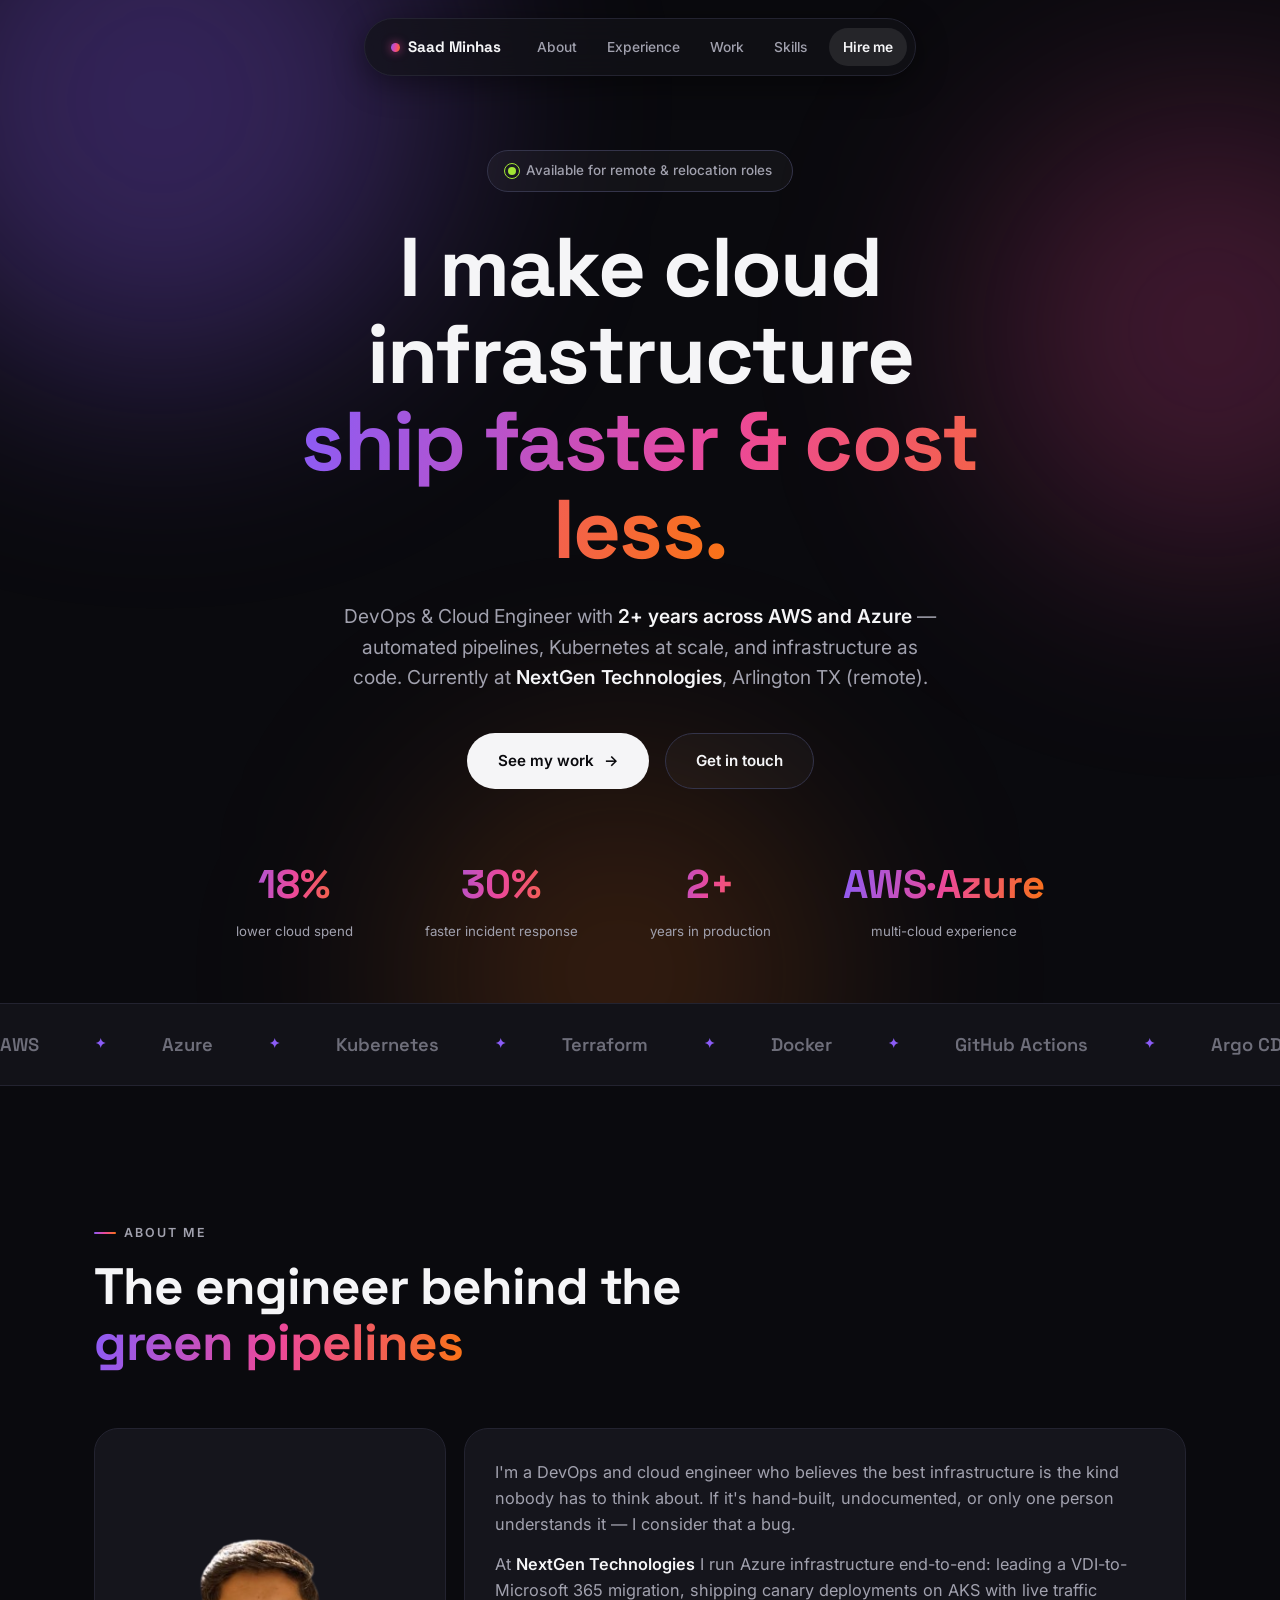
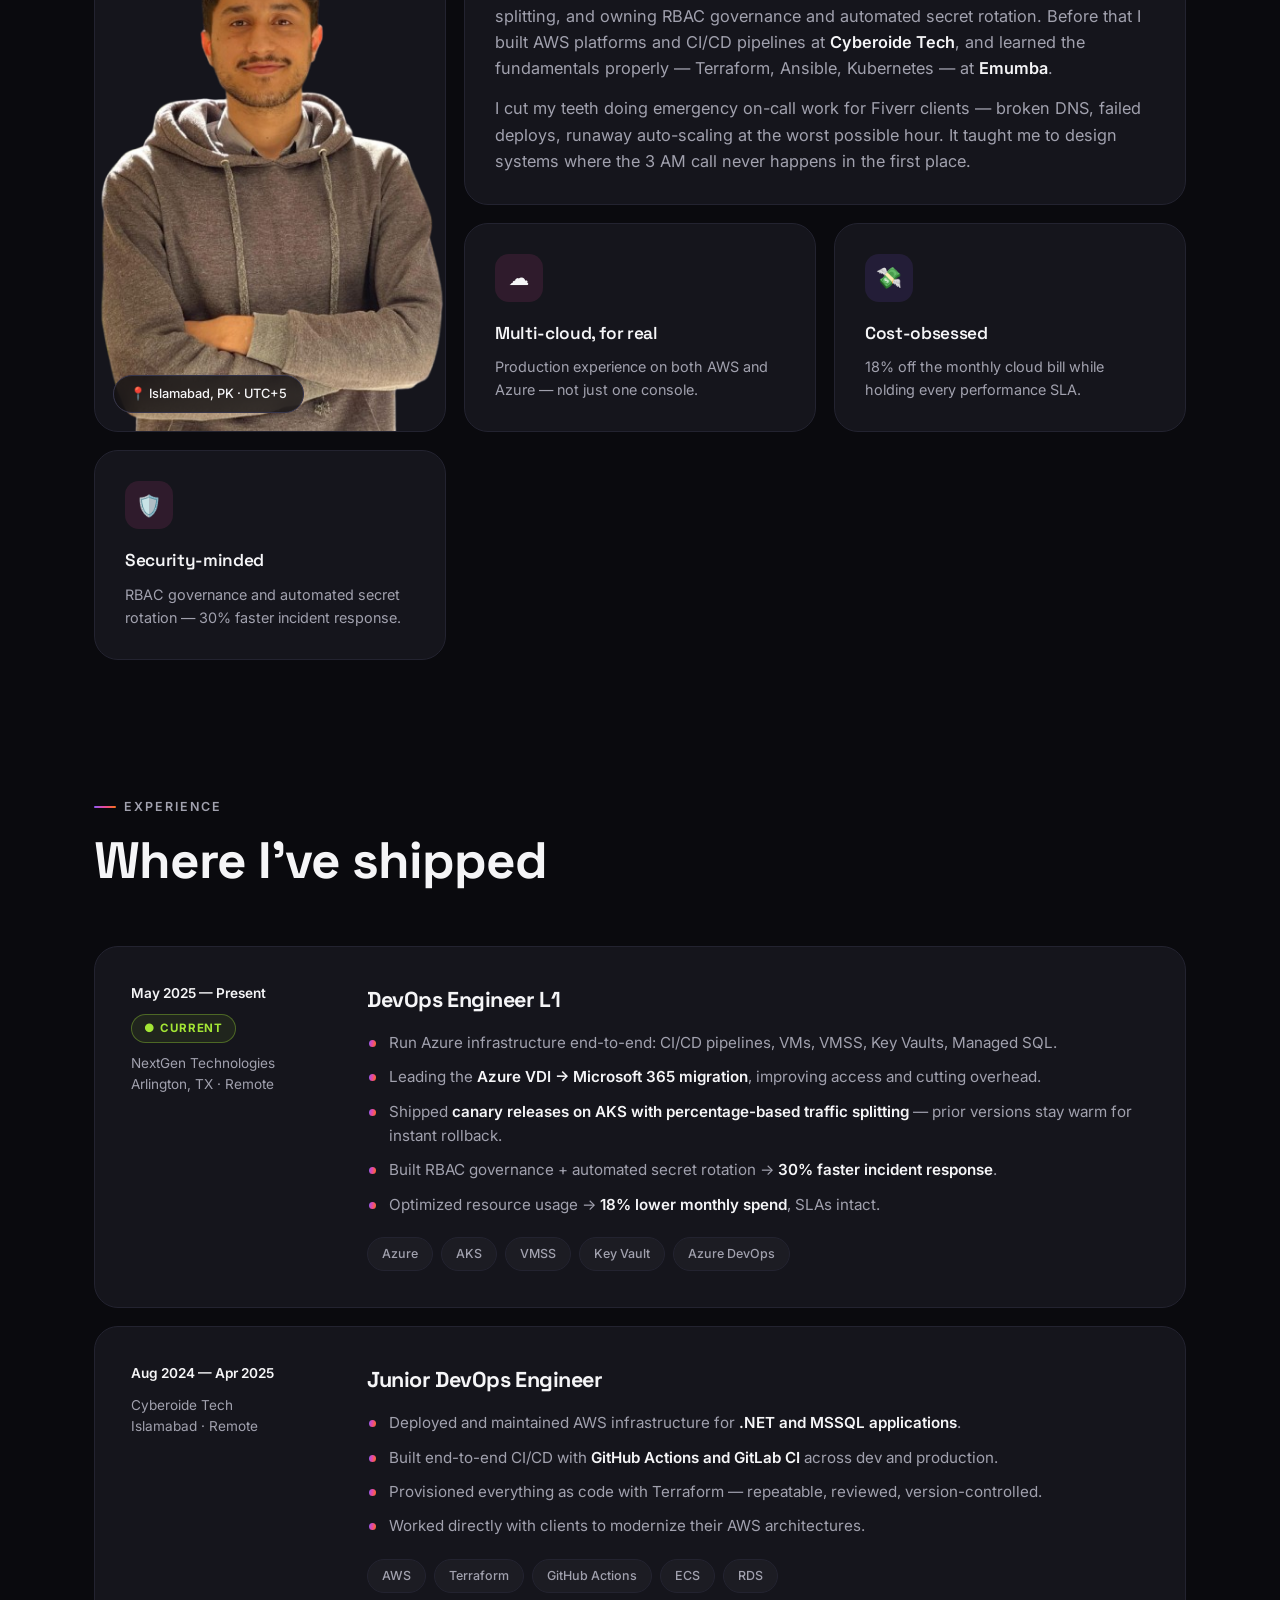
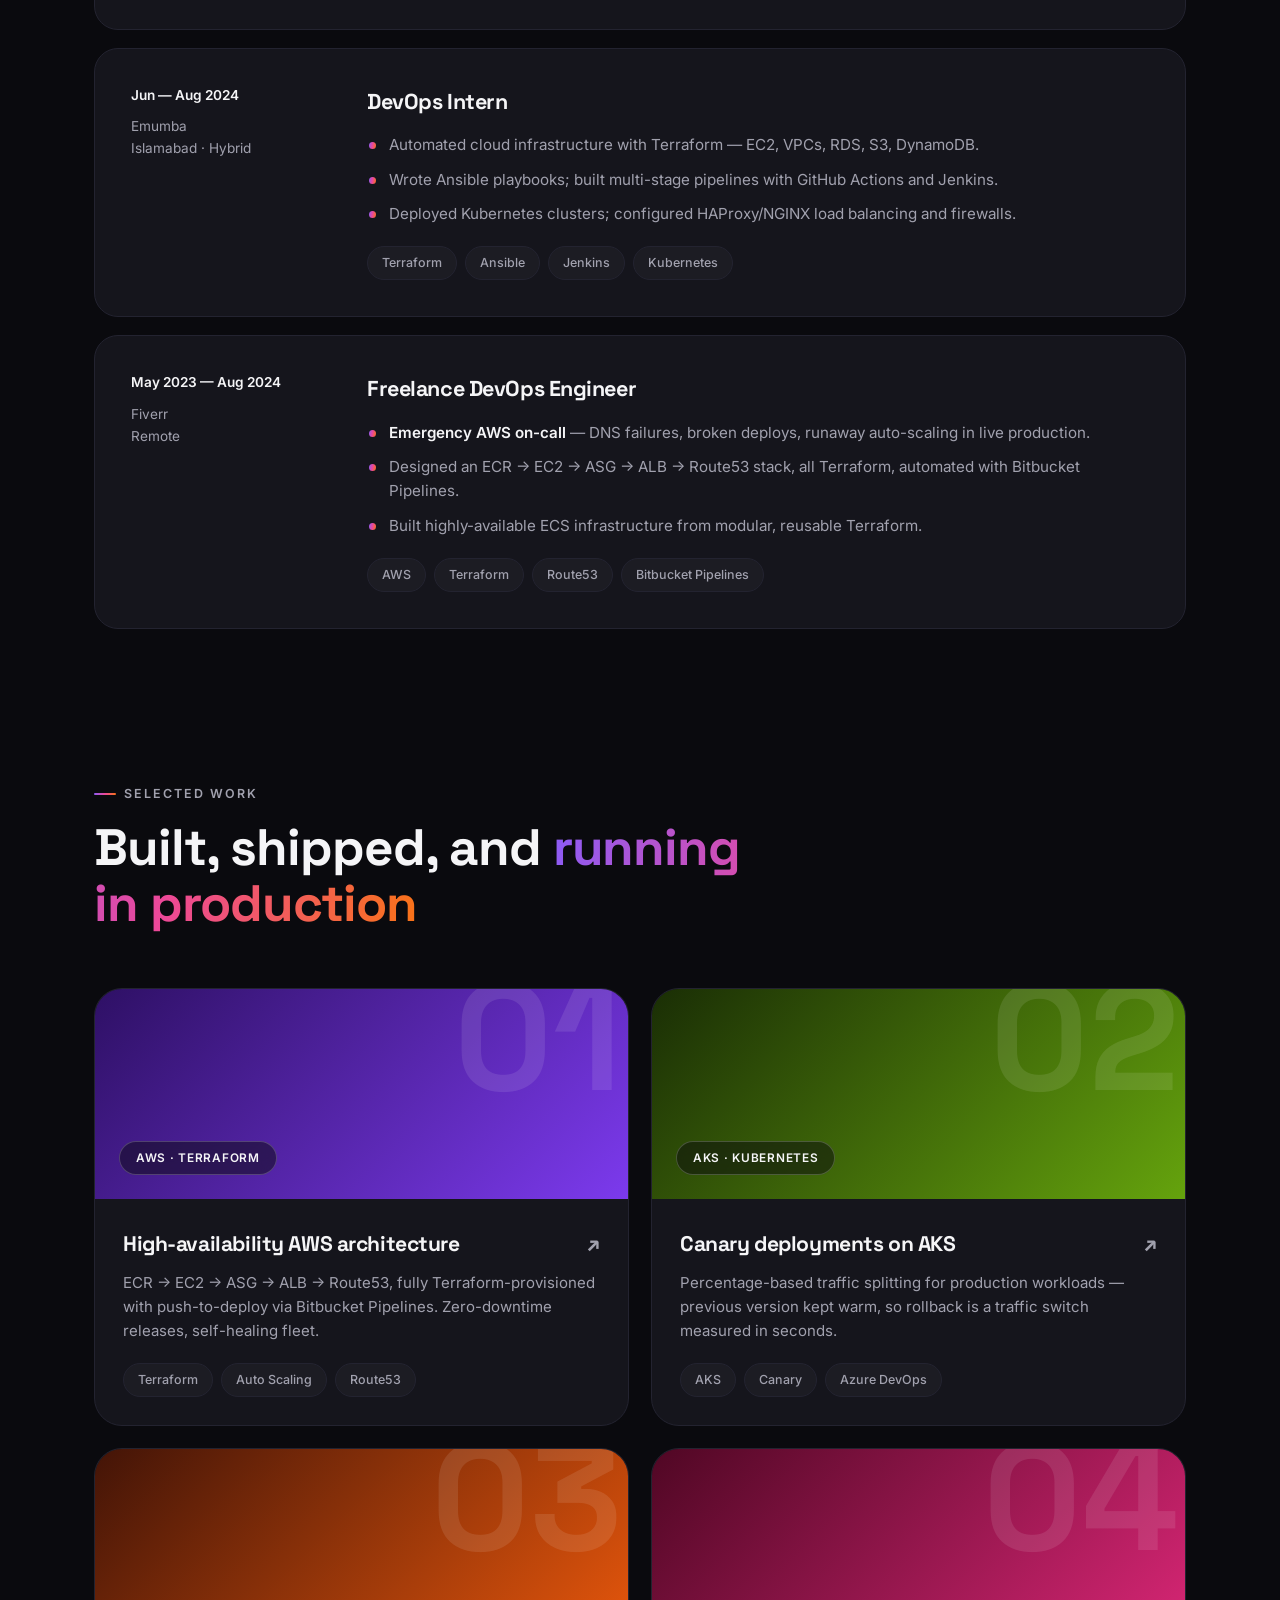
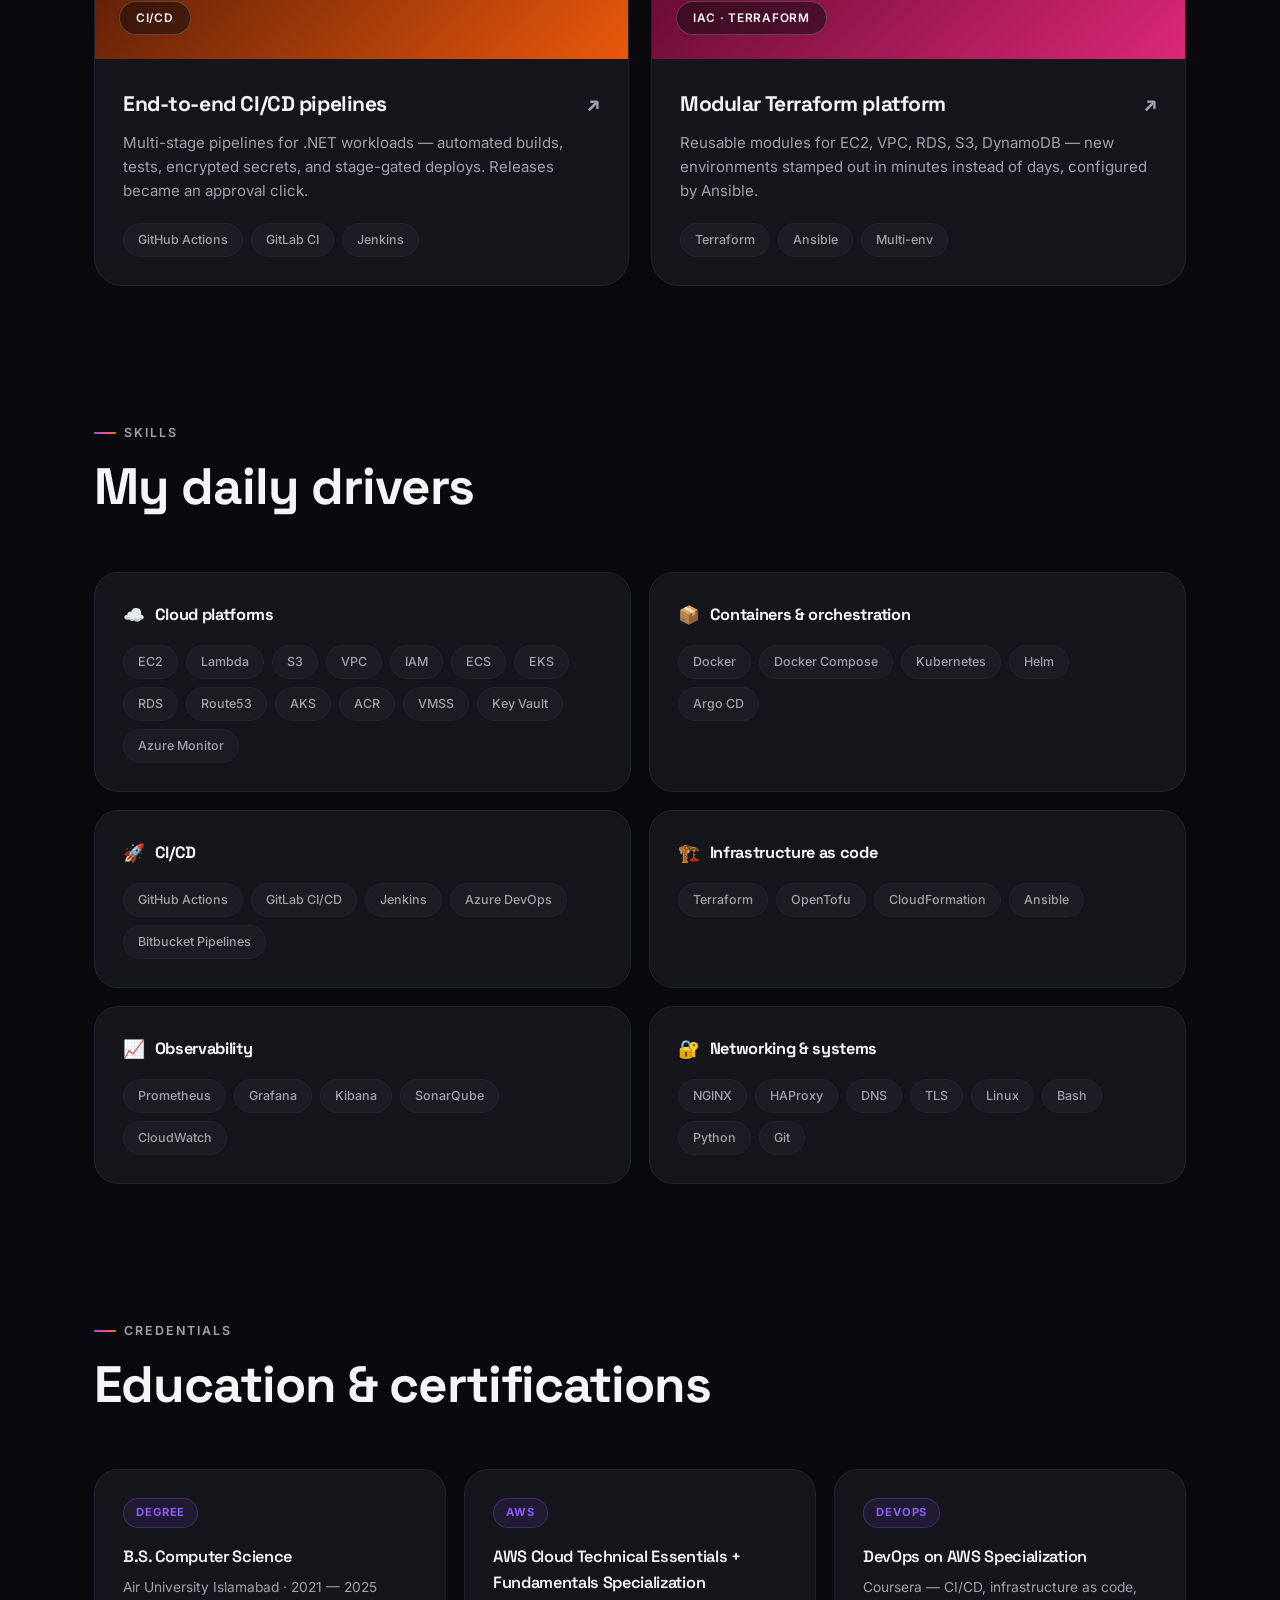
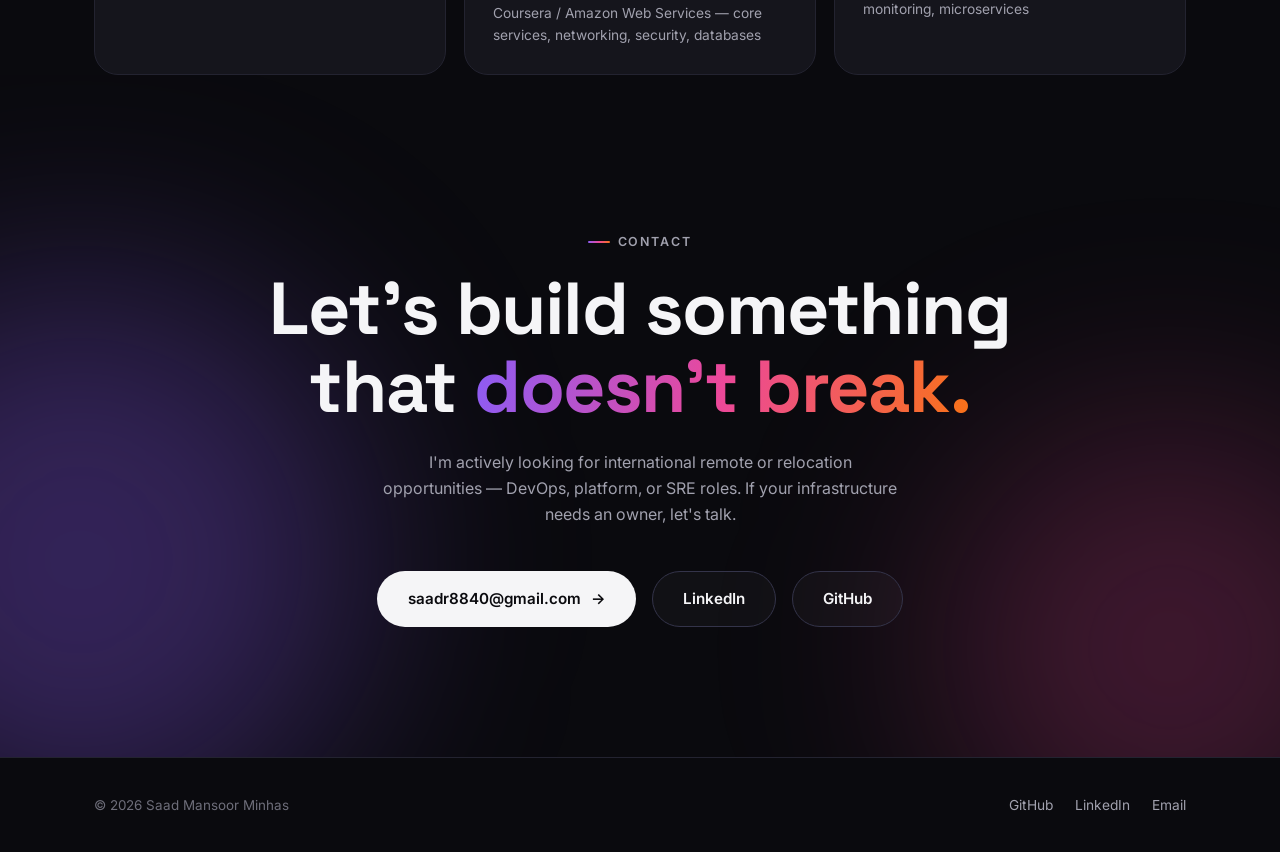
==== commit 412a438c: "updated portfolio" ====
--- a/index.html
+++ b/index.html
@@ -14,96 +14,137 @@
     <link rel="preconnect" href="https://fonts.googleapis.com">
     <link rel="preconnect" href="https://fonts.gstatic.com" crossorigin>
     <link
-        href="https://fonts.googleapis.com/css2?family=Fraunces:ital,opsz,wght@0,9..144,300..700;1,9..144,300..700&family=Inter:wght@400;500;600&family=IBM+Plex+Mono:wght@400;500&display=swap"
+        href="https://fonts.googleapis.com/css2?family=Space+Grotesk:wght@500;600;700&family=Inter:wght@400;500;600;700&display=swap"
         rel="stylesheet">
     <link rel="stylesheet" href="styles.css">
 </head>
 
 <body>
     <nav class="nav">
-        <div class="nav-inner">
-            <a href="#" class="nav-name">Saad Minhas</a>
-            <button class="nav-toggle" aria-label="Toggle menu"><span></span><span></span><span></span></button>
-            <div class="nav-links">
-                <a href="#about">About</a>
-                <a href="#experience">Experience</a>
-                <a href="#skills">Skills</a>
-                <a href="#work">Work</a>
-                <a href="#contact">Contact</a>
-            </div>
+        <a href="#" class="nav-logo"><span class="spark"></span>Saad Minhas</a>
+        <button class="nav-toggle" aria-label="Toggle menu"><span></span><span></span><span></span></button>
+        <div class="nav-links">
+            <a href="#about">About</a>
+            <a href="#experience">Experience</a>
+            <a href="#work">Work</a>
+            <a href="#skills">Skills</a>
+            <a href="#contact" class="nav-hire">Hire me</a>
         </div>
     </nav>
 
     <!-- Hero -->
     <header class="hero">
-        <div class="container">
-            <p class="kicker"><span class="dot"></span>Available for remote &amp; relocation roles</p>
-            <h1>DevOps engineer who keeps production <em>boring.</em></h1>
-            <p class="hero-intro">
-                Two years running AWS and Azure platforms — pipelines that ship themselves, Kubernetes
-                that rolls back in seconds, and cloud bills that trend down instead of up. Currently at
-                NextGen Technologies in Arlington, Texas, working remotely from Islamabad.
+        <div class="blob blob-violet"></div>
+        <div class="blob blob-pink"></div>
+        <div class="blob blob-orange"></div>
+        <div class="container hero-inner">
+            <div class="hero-badge rise rise-1">
+                <span class="pulse"></span>
+                Available for remote &amp; relocation roles
+            </div>
+            <h1 class="rise rise-2">
+                I make cloud infrastructure<br>
+                <span class="grad-text">ship faster &amp; cost less.</span>
+            </h1>
+            <p class="hero-sub rise rise-3">
+                DevOps &amp; Cloud Engineer with <strong>2+ years across AWS and Azure</strong> —
+                automated pipelines, Kubernetes at scale, and infrastructure as code.
+                Currently at <strong>NextGen Technologies</strong>, Arlington TX (remote).
             </p>
-            <div class="hero-links">
-                <a class="tlink" href="#work">Selected work</a>
-                <a class="tlink" href="mailto:saadr8840@gmail.com">saadr8840@gmail.com</a>
-                <a class="tlink" href="https://github.com/Saad-Mansoor-Minhas" target="_blank" rel="noopener noreferrer">GitHub</a>
-                <a class="tlink" href="https://www.linkedin.com/in/saad-mansoor-minhas/" target="_blank" rel="noopener noreferrer">LinkedIn</a>
+            <div class="hero-cta rise rise-4">
+                <a href="#work" class="btn btn-primary">See my work <span class="arr">→</span></a>
+                <a href="mailto:saadr8840@gmail.com" class="btn btn-ghost">Get in touch</a>
+            </div>
+            <div class="hero-stats rise rise-5">
+                <div class="hstat">
+                    <div class="v"><span data-count="18" data-suffix="%">0</span></div>
+                    <div class="l">lower cloud spend</div>
+                </div>
+                <div class="hstat">
+                    <div class="v"><span data-count="30" data-suffix="%">0</span></div>
+                    <div class="l">faster incident response</div>
+                </div>
+                <div class="hstat">
+                    <div class="v"><span data-count="2" data-suffix="+">0</span></div>
+                    <div class="l">years in production</div>
+                </div>
+                <div class="hstat">
+                    <div class="v">AWS·Azure</div>
+                    <div class="l">multi-cloud experience</div>
+                </div>
             </div>
         </div>
     </header>
 
-    <!-- Stats -->
-    <section class="stats">
-        <div class="container">
-            <div class="stats-grid">
-                <div class="stat reveal">
-                    <div class="stat-value"><span data-count="18" data-suffix="%">0</span></div>
-                    <div class="stat-label">reduction in monthly cloud spend, with SLAs intact</div>
-                </div>
-                <div class="stat reveal">
-                    <div class="stat-value"><span data-count="30" data-suffix="%">0</span></div>
-                    <div class="stat-label">faster security-incident response after RBAC &amp; secret-rotation work</div>
-                </div>
-                <div class="stat reveal">
-                    <div class="stat-value"><span data-count="2" data-suffix="">0</span> clouds</div>
-                    <div class="stat-label">production experience across both AWS and Azure</div>
-                </div>
-            </div>
-        </div>
-    </section>
+    <!-- Marquee -->
+    <div class="marquee" aria-hidden="true">
+        <div class="marquee-track">
+            <span class="marquee-item">AWS</span>
+            <span class="marquee-item">Azure</span>
+            <span class="marquee-item">Kubernetes</span>
+            <span class="marquee-item">Terraform</span>
+            <span class="marquee-item">Docker</span>
+            <span class="marquee-item">GitHub Actions</span>
+            <span class="marquee-item">Argo CD</span>
+            <span class="marquee-item">Ansible</span>
+            <span class="marquee-item">Prometheus</span>
+            <span class="marquee-item">Grafana</span>
+            <span class="marquee-item">Helm</span>
+            <span class="marquee-item">GitLab CI</span>
+            <span class="marquee-item">Jenkins</span>
+            <span class="marquee-item">Linux</span>
+        </div>
+    </div>
 
     <!-- About -->
     <section id="about" class="section">
         <div class="container">
             <div class="section-head reveal">
-                <span class="num">01</span>
-                <h2>About</h2>
-            </div>
-            <div class="about-grid">
-                <div class="about-photo reveal">
+                <span class="kicker">About me</span>
+                <h2>The engineer behind the <span class="grad-text">green pipelines</span></h2>
+            </div>
+            <div class="bento" data-stagger>
+                <div class="bento-card bento-photo reveal">
                     <img src="profile2.png" alt="Saad Mansoor Minhas">
-                    <p class="about-caption">Islamabad, Pakistan — UTC+5</p>
-                </div>
-                <div class="about-text reveal">
+                    <span class="tag-loc">📍 Islamabad, PK · UTC+5</span>
+                </div>
+                <div class="bento-card bento-bio reveal">
+                    <span class="glow glow-v"></span>
                     <p>
                         I'm a DevOps and cloud engineer who believes the best infrastructure is the kind
                         nobody has to think about. If it's hand-built, undocumented, or only one person
-                        understands it, I consider that a bug.
+                        understands it — I consider that a bug.
                     </p>
                     <p>
-                        At <strong>NextGen Technologies</strong> I manage Azure infrastructure end-to-end — leading a
-                        VDI-to-Microsoft 365 migration, running canary deployments on AKS with traffic
-                        splitting, and owning RBAC governance and automated secret rotation across the estate.
-                        Before that, I built AWS platforms and CI/CD pipelines for client workloads at
-                        <strong>Cyberoide Tech</strong>, and learned the fundamentals properly — Terraform, Ansible,
-                        Kubernetes — at <strong>Emumba</strong>.
+                        At <strong>NextGen Technologies</strong> I run Azure infrastructure end-to-end: leading a
+                        VDI-to-Microsoft 365 migration, shipping canary deployments on AKS with live traffic
+                        splitting, and owning RBAC governance and automated secret rotation. Before that I built
+                        AWS platforms and CI/CD pipelines at <strong>Cyberoide Tech</strong>, and learned the
+                        fundamentals properly — Terraform, Ansible, Kubernetes — at <strong>Emumba</strong>.
                     </p>
                     <p>
-                        I started out doing emergency on-call work for Fiverr clients: broken DNS, failed
-                        deploys, runaway auto-scaling, usually at the worst possible hour. It taught me to
-                        design systems so that the 3 AM call never happens in the first place.
+                        I cut my teeth doing emergency on-call work for Fiverr clients — broken DNS, failed deploys,
+                        runaway auto-scaling at the worst possible hour. It taught me to design systems where
+                        the 3 AM call never happens in the first place.
                     </p>
+                </div>
+                <div class="bento-card bento-mini reveal">
+                    <span class="glow glow-p"></span>
+                    <div class="bento-icon">☁️</div>
+                    <h3>Multi-cloud, for real</h3>
+                    <p class="d">Production experience on both AWS and Azure — not just one console.</p>
+                </div>
+                <div class="bento-card bento-mini reveal">
+                    <span class="glow glow-o"></span>
+                    <div class="bento-icon">💸</div>
+                    <h3>Cost-obsessed</h3>
+                    <p class="d">18% off the monthly cloud bill while holding every performance SLA.</p>
+                </div>
+                <div class="bento-card bento-mini reveal">
+                    <span class="glow glow-l"></span>
+                    <div class="bento-icon">🛡️</div>
+                    <h3>Security-minded</h3>
+                    <p class="d">RBAC governance and automated secret rotation — 30% faster incident response.</p>
                 </div>
             </div>
         </div>
@@ -113,67 +154,154 @@
     <section id="experience" class="section">
         <div class="container">
             <div class="section-head reveal">
-                <span class="num">02</span>
-                <h2>Experience</h2>
-            </div>
-
-            <div class="xp-item reveal">
-                <div class="xp-when">May 2025 —<br><span class="now">present</span></div>
-                <div class="xp-body">
-                    <h3 class="xp-role">DevOps Engineer L1</h3>
-                    <p class="xp-org">NextGen Technologies · Arlington, TX (remote)</p>
-                    <ul>
-                        <li>Manage Azure infrastructure end-to-end: CI/CD pipelines, VMs, VMSS, Key Vaults, and Managed SQL instances.</li>
-                        <li>Leading the migration of Azure Virtual Desktop Infrastructure to Microsoft 365, improving user access and cutting operational overhead.</li>
-                        <li>Implemented <strong>canary releases with percentage-based traffic splitting on AKS</strong>, keeping prior versions warm for instant rollback.</li>
-                        <li>Established RBAC governance and automated secret rotation — <strong>30% faster security-incident response</strong>.</li>
-                        <li>Optimized resource usage across projects, <strong>reducing monthly spend by 18%</strong> while holding performance SLAs.</li>
-                    </ul>
-                    <p class="xp-stack">Azure · AKS · VMSS · Key Vault · Azure DevOps · Azure Monitor</p>
-                </div>
-            </div>
-
-            <div class="xp-item reveal">
-                <div class="xp-when">Aug 2024 —<br>Apr 2025</div>
-                <div class="xp-body">
-                    <h3 class="xp-role">Junior DevOps Engineer</h3>
-                    <p class="xp-org">Cyberoide Tech · Islamabad (remote)</p>
-                    <ul>
-                        <li>Deployed and maintained AWS infrastructure for .NET and MSSQL applications, improving scalability and reliability.</li>
-                        <li>Built end-to-end CI/CD pipelines with GitHub Actions and GitLab CI for automated builds, tests, and deployments across dev and production.</li>
-                        <li>Provisioned everything as code with Terraform — repeatable, reviewed, version-controlled.</li>
-                        <li>Worked directly with clients to evaluate and modernize their AWS architectures.</li>
-                    </ul>
-                    <p class="xp-stack">AWS · Terraform · GitHub Actions · GitLab CI · ECS · RDS</p>
-                </div>
-            </div>
-
-            <div class="xp-item reveal">
-                <div class="xp-when">Jun 2024 —<br>Aug 2024</div>
-                <div class="xp-body">
-                    <h3 class="xp-role">DevOps Intern</h3>
-                    <p class="xp-org">Emumba · Islamabad (hybrid)</p>
-                    <ul>
-                        <li>Automated cloud infrastructure with Terraform — EC2, VPCs, RDS, S3, DynamoDB.</li>
-                        <li>Wrote Ansible playbooks for system configuration; built multi-stage pipelines with GitHub Actions and Jenkins, including encrypted secrets.</li>
-                        <li>Deployed Kubernetes clusters and configured firewalls and load balancers with HAProxy and NGINX.</li>
-                    </ul>
-                    <p class="xp-stack">Terraform · Ansible · Jenkins · Docker · Kubernetes · HAProxy</p>
-                </div>
-            </div>
-
-            <div class="xp-item reveal">
-                <div class="xp-when">May 2023 —<br>Aug 2024</div>
-                <div class="xp-body">
-                    <h3 class="xp-role">Freelance DevOps Engineer</h3>
-                    <p class="xp-org">Fiverr · remote</p>
-                    <ul>
-                        <li>Emergency AWS support for live production systems — DNS failures, broken deploys, misconfigured auto-scaling.</li>
-                        <li>Designed an ECR → EC2 → ASG → ALB → Route53 architecture, provisioned with Terraform and automated through Bitbucket Pipelines.</li>
-                        <li>Built ECS infrastructure with ALB and ASG for high availability, from modular and reusable Terraform.</li>
-                    </ul>
-                    <p class="xp-stack">AWS · Terraform · Bitbucket Pipelines · Route53</p>
-                </div>
+                <span class="kicker">Experience</span>
+                <h2>Where I've shipped</h2>
+            </div>
+
+            <div data-stagger>
+                <div class="xp-card reveal">
+                    <div class="xp-side">
+                        <div class="when">May 2025 — Present</div>
+                        <span class="now">● Current</span>
+                        <p class="org">NextGen Technologies<br>Arlington, TX · Remote</p>
+                    </div>
+                    <div class="xp-main">
+                        <h3>DevOps Engineer L1</h3>
+                        <ul>
+                            <li>Run Azure infrastructure end-to-end: CI/CD pipelines, VMs, VMSS, Key Vaults, Managed SQL.</li>
+                            <li>Leading the <strong>Azure VDI → Microsoft 365 migration</strong>, improving access and cutting overhead.</li>
+                            <li>Shipped <strong>canary releases on AKS with percentage-based traffic splitting</strong> — prior versions stay warm for instant rollback.</li>
+                            <li>Built RBAC governance + automated secret rotation → <strong>30% faster incident response</strong>.</li>
+                            <li>Optimized resource usage → <strong>18% lower monthly spend</strong>, SLAs intact.</li>
+                        </ul>
+                        <div class="pills">
+                            <span class="pill">Azure</span><span class="pill">AKS</span><span class="pill">VMSS</span>
+                            <span class="pill">Key Vault</span><span class="pill">Azure DevOps</span>
+                        </div>
+                    </div>
+                </div>
+
+                <div class="xp-card reveal">
+                    <div class="xp-side">
+                        <div class="when">Aug 2024 — Apr 2025</div>
+                        <p class="org">Cyberoide Tech<br>Islamabad · Remote</p>
+                    </div>
+                    <div class="xp-main">
+                        <h3>Junior DevOps Engineer</h3>
+                        <ul>
+                            <li>Deployed and maintained AWS infrastructure for <strong>.NET and MSSQL applications</strong>.</li>
+                            <li>Built end-to-end CI/CD with <strong>GitHub Actions and GitLab CI</strong> across dev and production.</li>
+                            <li>Provisioned everything as code with Terraform — repeatable, reviewed, version-controlled.</li>
+                            <li>Worked directly with clients to modernize their AWS architectures.</li>
+                        </ul>
+                        <div class="pills">
+                            <span class="pill">AWS</span><span class="pill">Terraform</span><span class="pill">GitHub Actions</span>
+                            <span class="pill">ECS</span><span class="pill">RDS</span>
+                        </div>
+                    </div>
+                </div>
+
+                <div class="xp-card reveal">
+                    <div class="xp-side">
+                        <div class="when">Jun — Aug 2024</div>
+                        <p class="org">Emumba<br>Islamabad · Hybrid</p>
+                    </div>
+                    <div class="xp-main">
+                        <h3>DevOps Intern</h3>
+                        <ul>
+                            <li>Automated cloud infrastructure with Terraform — EC2, VPCs, RDS, S3, DynamoDB.</li>
+                            <li>Wrote Ansible playbooks; built multi-stage pipelines with GitHub Actions and Jenkins.</li>
+                            <li>Deployed Kubernetes clusters; configured HAProxy/NGINX load balancing and firewalls.</li>
+                        </ul>
+                        <div class="pills">
+                            <span class="pill">Terraform</span><span class="pill">Ansible</span><span class="pill">Jenkins</span>
+                            <span class="pill">Kubernetes</span>
+                        </div>
+                    </div>
+                </div>
+
+                <div class="xp-card reveal">
+                    <div class="xp-side">
+                        <div class="when">May 2023 — Aug 2024</div>
+                        <p class="org">Fiverr<br>Remote</p>
+                    </div>
+                    <div class="xp-main">
+                        <h3>Freelance DevOps Engineer</h3>
+                        <ul>
+                            <li><strong>Emergency AWS on-call</strong> — DNS failures, broken deploys, runaway auto-scaling in live production.</li>
+                            <li>Designed an ECR → EC2 → ASG → ALB → Route53 stack, all Terraform, automated with Bitbucket Pipelines.</li>
+                            <li>Built highly-available ECS infrastructure from modular, reusable Terraform.</li>
+                        </ul>
+                        <div class="pills">
+                            <span class="pill">AWS</span><span class="pill">Terraform</span><span class="pill">Route53</span>
+                            <span class="pill">Bitbucket Pipelines</span>
+                        </div>
+                    </div>
+                </div>
+            </div>
+        </div>
+    </section>
+
+    <!-- Work -->
+    <section id="work" class="section">
+        <div class="container">
+            <div class="section-head reveal">
+                <span class="kicker">Selected work</span>
+                <h2>Built, shipped, and <span class="grad-text">running in production</span></h2>
+            </div>
+
+            <div class="projects-grid" data-stagger>
+                <a href="aws-infrastructure.html" class="proj reveal">
+                    <div class="proj-cover cover-violet" data-num="01">
+                        <span class="chip">AWS · Terraform</span>
+                    </div>
+                    <div class="proj-body">
+                        <h3>High-availability AWS architecture <span class="arr">↗</span></h3>
+                        <p>ECR → EC2 → ASG → ALB → Route53, fully Terraform-provisioned with push-to-deploy via Bitbucket Pipelines. Zero-downtime releases, self-healing fleet.</p>
+                        <div class="pills">
+                            <span class="pill">Terraform</span><span class="pill">Auto Scaling</span><span class="pill">Route53</span>
+                        </div>
+                    </div>
+                </a>
+
+                <a href="kubernetes-cluster.html" class="proj reveal">
+                    <div class="proj-cover cover-lime" data-num="02">
+                        <span class="chip">AKS · Kubernetes</span>
+                    </div>
+                    <div class="proj-body">
+                        <h3>Canary deployments on AKS <span class="arr">↗</span></h3>
+                        <p>Percentage-based traffic splitting for production workloads — previous version kept warm, so rollback is a traffic switch measured in seconds.</p>
+                        <div class="pills">
+                            <span class="pill">AKS</span><span class="pill">Canary</span><span class="pill">Azure DevOps</span>
+                        </div>
+                    </div>
+                </a>
+
+                <a href="cicd-pipeline.html" class="proj reveal">
+                    <div class="proj-cover cover-orange" data-num="03">
+                        <span class="chip">CI/CD</span>
+                    </div>
+                    <div class="proj-body">
+                        <h3>End-to-end CI/CD pipelines <span class="arr">↗</span></h3>
+                        <p>Multi-stage pipelines for .NET workloads — automated builds, tests, encrypted secrets, and stage-gated deploys. Releases became an approval click.</p>
+                        <div class="pills">
+                            <span class="pill">GitHub Actions</span><span class="pill">GitLab CI</span><span class="pill">Jenkins</span>
+                        </div>
+                    </div>
+                </a>
+
+                <a href="infrastructure-as-code.html" class="proj reveal">
+                    <div class="proj-cover cover-pink" data-num="04">
+                        <span class="chip">IaC · Terraform</span>
+                    </div>
+                    <div class="proj-body">
+                        <h3>Modular Terraform platform <span class="arr">↗</span></h3>
+                        <p>Reusable modules for EC2, VPC, RDS, S3, DynamoDB — new environments stamped out in minutes instead of days, configured by Ansible.</p>
+                        <div class="pills">
+                            <span class="pill">Terraform</span><span class="pill">Ansible</span><span class="pill">Multi-env</span>
+                        </div>
+                    </div>
+                </a>
             </div>
         </div>
     </section>
@@ -182,97 +310,59 @@
     <section id="skills" class="section">
         <div class="container">
             <div class="section-head reveal">
-                <span class="num">03</span>
-                <h2>Skills</h2>
-            </div>
-            <div class="skills-list reveal">
-                <div class="skill-row">
-                    <h3>Cloud</h3>
-                    <p>AWS (EC2, Lambda, S3, VPC, IAM, ECS, EKS, ECR, RDS, ALB, Route53, CodePipeline) · Azure (AKS, ACR, VMs, VMSS, VDI, Key Vaults, Managed SQL, Azure Monitor)</p>
-                </div>
-                <div class="skill-row">
-                    <h3>Infrastructure as code</h3>
-                    <p>Terraform, OpenTofu, CloudFormation, Ansible</p>
-                </div>
-                <div class="skill-row">
-                    <h3>Containers &amp; orchestration</h3>
-                    <p>Docker, Docker Compose, Kubernetes, Helm, Argo CD</p>
-                </div>
-                <div class="skill-row">
-                    <h3>CI/CD</h3>
-                    <p>GitHub Actions, GitLab CI/CD, Jenkins, Azure DevOps, Bitbucket Pipelines</p>
-                </div>
-                <div class="skill-row">
-                    <h3>Observability</h3>
-                    <p>Prometheus, Grafana, Kibana, SonarQube, CloudWatch, Azure Monitor</p>
-                </div>
-                <div class="skill-row">
-                    <h3>Networking &amp; security</h3>
-                    <p>NGINX, HAProxy, iptables/ufw, DNS, TLS, VPNs, RBAC, secret rotation</p>
-                </div>
-                <div class="skill-row">
-                    <h3>Systems &amp; scripting</h3>
-                    <p>Linux (Ubuntu, RHEL), Windows Server, Bash, YAML, Python, Git</p>
-                </div>
-            </div>
-        </div>
-    </section>
-
-    <!-- Work -->
-    <section id="work" class="section">
-        <div class="container">
-            <div class="section-head reveal">
-                <span class="num">04</span>
-                <h2>Selected work</h2>
-            </div>
-
-            <a href="aws-infrastructure.html" class="project-row reveal">
-                <div class="project-row-inner">
-                    <span class="project-num">01</span>
-                    <div>
-                        <h3>High-availability AWS architecture</h3>
-                        <p class="desc">A container-hosting stack — ECR through EC2, auto scaling, load balancing, and DNS — provisioned entirely with Terraform and deployed on every push. Zero-downtime releases, self-healing fleet.</p>
-                        <p class="meta">Terraform · AWS · Bitbucket Pipelines</p>
-                    </div>
-                    <span class="project-arrow">→</span>
-                </div>
-            </a>
-
-            <a href="kubernetes-cluster.html" class="project-row reveal">
-                <div class="project-row-inner">
-                    <span class="project-num">02</span>
-                    <div>
-                        <h3>Canary deployments on AKS</h3>
-                        <p class="desc">Percentage-based traffic splitting for production workloads, with the previous version kept warm. Rollback became a traffic switch measured in seconds, not a redeploy.</p>
-                        <p class="meta">AKS · Kubernetes · Azure DevOps</p>
-                    </div>
-                    <span class="project-arrow">→</span>
-                </div>
-            </a>
-
-            <a href="cicd-pipeline.html" class="project-row reveal">
-                <div class="project-row-inner">
-                    <span class="project-num">03</span>
-                    <div>
-                        <h3>End-to-end CI/CD pipelines</h3>
-                        <p class="desc">Multi-stage pipelines for .NET workloads — automated builds, tests, encrypted secrets, and stage-gated deploys that turned production releases into an approval click.</p>
-                        <p class="meta">GitHub Actions · GitLab CI · Jenkins</p>
-                    </div>
-                    <span class="project-arrow">→</span>
-                </div>
-            </a>
-
-            <a href="infrastructure-as-code.html" class="project-row reveal">
-                <div class="project-row-inner">
-                    <span class="project-num">04</span>
-                    <div>
-                        <h3>Modular Terraform platform</h3>
-                        <p class="desc">Reusable, version-controlled modules for EC2, VPC, RDS, S3, and DynamoDB — new environments stamped out in minutes instead of days, configured by Ansible.</p>
-                        <p class="meta">Terraform · Ansible · AWS</p>
-                    </div>
-                    <span class="project-arrow">→</span>
-                </div>
-            </a>
+                <span class="kicker">Skills</span>
+                <h2>My daily drivers</h2>
+            </div>
+            <div class="skill-groups" data-stagger>
+                <div class="skill-group reveal">
+                    <h3><span class="ico">☁️</span>Cloud platforms</h3>
+                    <div class="pills">
+                        <span class="pill">EC2</span><span class="pill">Lambda</span><span class="pill">S3</span>
+                        <span class="pill">VPC</span><span class="pill">IAM</span><span class="pill">ECS</span>
+                        <span class="pill">EKS</span><span class="pill">RDS</span><span class="pill">Route53</span>
+                        <span class="pill">AKS</span><span class="pill">ACR</span><span class="pill">VMSS</span>
+                        <span class="pill">Key Vault</span><span class="pill">Azure Monitor</span>
+                    </div>
+                </div>
+                <div class="skill-group reveal">
+                    <h3><span class="ico">📦</span>Containers &amp; orchestration</h3>
+                    <div class="pills">
+                        <span class="pill">Docker</span><span class="pill">Docker Compose</span>
+                        <span class="pill">Kubernetes</span><span class="pill">Helm</span><span class="pill">Argo CD</span>
+                    </div>
+                </div>
+                <div class="skill-group reveal">
+                    <h3><span class="ico">🚀</span>CI/CD</h3>
+                    <div class="pills">
+                        <span class="pill">GitHub Actions</span><span class="pill">GitLab CI/CD</span>
+                        <span class="pill">Jenkins</span><span class="pill">Azure DevOps</span>
+                        <span class="pill">Bitbucket Pipelines</span>
+                    </div>
+                </div>
+                <div class="skill-group reveal">
+                    <h3><span class="ico">🏗️</span>Infrastructure as code</h3>
+                    <div class="pills">
+                        <span class="pill">Terraform</span><span class="pill">OpenTofu</span>
+                        <span class="pill">CloudFormation</span><span class="pill">Ansible</span>
+                    </div>
+                </div>
+                <div class="skill-group reveal">
+                    <h3><span class="ico">📈</span>Observability</h3>
+                    <div class="pills">
+                        <span class="pill">Prometheus</span><span class="pill">Grafana</span>
+                        <span class="pill">Kibana</span><span class="pill">SonarQube</span>
+                        <span class="pill">CloudWatch</span>
+                    </div>
+                </div>
+                <div class="skill-group reveal">
+                    <h3><span class="ico">🔐</span>Networking &amp; systems</h3>
+                    <div class="pills">
+                        <span class="pill">NGINX</span><span class="pill">HAProxy</span><span class="pill">DNS</span>
+                        <span class="pill">TLS</span><span class="pill">Linux</span><span class="pill">Bash</span>
+                        <span class="pill">Python</span><span class="pill">Git</span>
+                    </div>
+                </div>
+            </div>
         </div>
     </section>
 
@@ -280,59 +370,56 @@
     <section id="credentials" class="section">
         <div class="container">
             <div class="section-head reveal">
-                <span class="num">05</span>
+                <span class="kicker">Credentials</span>
                 <h2>Education &amp; certifications</h2>
             </div>
-            <div class="cred-grid">
-                <div class="cred-col reveal">
-                    <h3>Education</h3>
-                    <div class="cred-item">
-                        <p class="t">B.S. Computer Science</p>
-                        <p class="s">Air University Islamabad</p>
-                        <p class="d">2021 — 2025</p>
-                    </div>
-                </div>
-                <div class="cred-col reveal">
-                    <h3>Certifications</h3>
-                    <div class="cred-item">
-                        <p class="t">AWS Cloud Technical Essentials</p>
-                        <p class="s">Coursera / Amazon Web Services</p>
-                    </div>
-                    <div class="cred-item">
-                        <p class="t">AWS Fundamentals Specialization</p>
-                        <p class="s">Coursera — core services, networking, security, databases</p>
-                    </div>
-                    <div class="cred-item">
-                        <p class="t">DevOps on AWS Specialization</p>
-                        <p class="s">Coursera — CI/CD, IaC, monitoring, microservices</p>
-                    </div>
-                </div>
-            </div>
-        </div>
-    </section>
-
-    <!-- Contact -->
-    <section id="contact" class="contact">
-        <div class="container">
-            <div class="reveal">
-                <h2>Have something that needs to <em>just work?</em></h2>
-                <p>
-                    I'm actively looking for international remote or relocation opportunities —
-                    DevOps, platform, or site reliability roles. If that sounds like your team, say hello.
-                </p>
-                <a class="contact-email" href="mailto:saadr8840@gmail.com">saadr8840@gmail.com</a>
-                <div class="contact-alt">
-                    <a class="tlink" href="https://github.com/Saad-Mansoor-Minhas" target="_blank" rel="noopener noreferrer">GitHub</a>
-                    <a class="tlink" href="https://www.linkedin.com/in/saad-mansoor-minhas/" target="_blank" rel="noopener noreferrer">LinkedIn</a>
-                </div>
+            <div class="cred-row" data-stagger>
+                <div class="cred-card reveal">
+                    <span class="badge">Degree</span>
+                    <h3>B.S. Computer Science</h3>
+                    <p>Air University Islamabad · 2021 — 2025</p>
+                </div>
+                <div class="cred-card reveal">
+                    <span class="badge">AWS</span>
+                    <h3>AWS Cloud Technical Essentials + Fundamentals Specialization</h3>
+                    <p>Coursera / Amazon Web Services — core services, networking, security, databases</p>
+                </div>
+                <div class="cred-card reveal">
+                    <span class="badge">DevOps</span>
+                    <h3>DevOps on AWS Specialization</h3>
+                    <p>Coursera — CI/CD, infrastructure as code, monitoring, microservices</p>
+                </div>
+            </div>
+        </div>
+    </section>
+
+    <!-- CTA -->
+    <section id="contact" class="cta">
+        <div class="blob blob-violet" style="top: 30%; left: -200px;"></div>
+        <div class="blob blob-pink" style="bottom: -120px; right: -120px; top: auto;"></div>
+        <div class="container cta-inner reveal">
+            <span class="kicker" style="justify-content: center;">Contact</span>
+            <h2 style="margin-top: 18px;">Let's build something that <span class="grad-text">doesn't break.</span></h2>
+            <p>
+                I'm actively looking for international remote or relocation opportunities —
+                DevOps, platform, or SRE roles. If your infrastructure needs an owner, let's talk.
+            </p>
+            <div class="cta-actions">
+                <a href="mailto:saadr8840@gmail.com" class="btn btn-primary">saadr8840@gmail.com <span class="arr">→</span></a>
+                <a href="https://www.linkedin.com/in/saad-mansoor-minhas/" target="_blank" rel="noopener noreferrer" class="btn btn-ghost">LinkedIn</a>
+                <a href="https://github.com/Saad-Mansoor-Minhas" target="_blank" rel="noopener noreferrer" class="btn btn-ghost">GitHub</a>
             </div>
         </div>
     </section>
 
     <footer class="footer">
         <div class="container footer-inner">
-            <span class="nav-name">Saad Minhas</span>
-            <p>© <span class="year">2026</span> · Islamabad, Pakistan</p>
+            <p>© <span class="year">2026</span> Saad Mansoor Minhas</p>
+            <div class="footer-links">
+                <a href="https://github.com/Saad-Mansoor-Minhas" target="_blank" rel="noopener noreferrer">GitHub</a>
+                <a href="https://www.linkedin.com/in/saad-mansoor-minhas/" target="_blank" rel="noopener noreferrer">LinkedIn</a>
+                <a href="mailto:saadr8840@gmail.com">Email</a>
+            </div>
         </div>
     </footer>
 
--- a/styles.css
+++ b/styles.css
@@ -1,23 +1,26 @@
 /* ============================================================
    Saad Mansoor Minhas — Portfolio
-   Warm editorial: paper, ink, one accent. Type does the work.
+   Vibrant, kinetic, Framer-grade. Big type, real color, motion.
    ============================================================ */
 
 :root {
-    --paper: #faf7f2;
-    --paper-deep: #f3eee5;
-    --ink: #1c1917;
-    --ink-soft: #44403c;
-    --muted: #78716c;
-    --faint: #a8a29e;
-    --rule: #e5ddd0;
-    --rule-dark: #d6cbba;
-    --accent: #c2410c;
-    --accent-deep: #9a3412;
-    --serif: 'Fraunces', Georgia, serif;
-    --sans: 'Inter', system-ui, -apple-system, sans-serif;
-    --mono: 'IBM Plex Mono', ui-monospace, monospace;
-    --measure: 62ch;
+    --bg: #0a0a0e;
+    --panel: #121218;
+    --card: #15151c;
+    --border: #232330;
+    --border-hi: #34344a;
+    --text: #f5f5f7;
+    --muted: #a1a1ae;
+    --dim: #6e6e7a;
+    --violet: #8b5cf6;
+    --pink: #ec4899;
+    --orange: #f97316;
+    --lime: #a3e635;
+    --grad: linear-gradient(100deg, #8b5cf6 0%, #ec4899 50%, #f97316 100%);
+    --display: 'Space Grotesk', 'Inter', sans-serif;
+    --body: 'Inter', system-ui, sans-serif;
+    --ease-out: cubic-bezier(0.22, 1, 0.36, 1);
+    --ease-spring: cubic-bezier(0.34, 1.56, 0.64, 1);
 }
 
 * { margin: 0; padding: 0; box-sizing: border-box; }
@@ -25,644 +28,975 @@
 html { scroll-behavior: smooth; scroll-padding-top: 110px; }
 
 body {
-    font-family: var(--sans);
-    background: var(--paper);
-    color: var(--ink);
-    line-height: 1.65;
-    font-size: 1.0625rem;
+    font-family: var(--body);
+    background: var(--bg);
+    color: var(--text);
+    line-height: 1.6;
+    overflow-x: hidden;
     -webkit-font-smoothing: antialiased;
-    overflow-x: hidden;
-}
-
-::selection { background: #f5d9c8; color: var(--ink); }
+}
+
+::selection { background: var(--violet); color: #fff; }
 
 img { max-width: 100%; display: block; }
 a { color: inherit; text-decoration: none; }
 ul { list-style: none; }
-
-.container { max-width: 1060px; margin: 0 auto; padding: 0 24px; }
+button { font-family: inherit; cursor: pointer; }
+
+.container { max-width: 1140px; margin: 0 auto; padding: 0 24px; }
 
 /* ---------- Type ---------- */
-h1, h2, h3, .serif {
-    font-family: var(--serif);
-    font-weight: 500;
-    letter-spacing: -0.01em;
-    line-height: 1.12;
-}
-
-em, .ital {
-    font-family: var(--serif);
-    font-style: italic;
-    font-weight: 450;
+h1, h2, h3, .display { font-family: var(--display); letter-spacing: -0.02em; }
+
+.grad-text {
+    background: var(--grad);
+    -webkit-background-clip: text;
+    background-clip: text;
+    -webkit-text-fill-color: transparent;
+    color: transparent;
 }
 
 .kicker {
-    font-family: var(--mono);
-    font-size: 0.72rem;
-    font-weight: 500;
-    letter-spacing: 0.14em;
+    display: inline-flex;
+    align-items: center;
+    gap: 8px;
+    font-size: 0.78rem;
+    font-weight: 600;
+    letter-spacing: 0.16em;
     text-transform: uppercase;
     color: var(--muted);
 }
 
-/* Inline text links — the accent lives here */
-.tlink {
-    color: var(--ink);
-    text-decoration: underline;
-    text-decoration-color: var(--accent);
-    text-decoration-thickness: 1px;
-    text-underline-offset: 4px;
-    transition: color 0.2s ease;
-}
-
-.tlink:hover { color: var(--accent); }
-
-/* ---------- Reveal (the only "animation") ---------- */
+.kicker::before {
+    content: '';
+    width: 22px; height: 2px;
+    border-radius: 2px;
+    background: var(--grad);
+}
+
+/* ============================================================
+   Motion
+   ============================================================ */
 .reveal {
     opacity: 0;
-    transform: translateY(16px);
-    transition: opacity 0.8s cubic-bezier(0.22, 1, 0.36, 1), transform 0.8s cubic-bezier(0.22, 1, 0.36, 1);
+    transform: translateY(36px) scale(0.985);
+    transition: opacity 0.85s var(--ease-out), transform 0.85s var(--ease-out);
 }
 
 .reveal.visible { opacity: 1; transform: none; }
+
+/* hero load-in */
+@keyframes riseIn {
+    from { opacity: 0; transform: translateY(40px); }
+    to { opacity: 1; transform: none; }
+}
+
+.rise { opacity: 0; animation: riseIn 0.9s var(--ease-out) forwards; }
+.rise-1 { animation-delay: 0.05s; }
+.rise-2 { animation-delay: 0.18s; }
+.rise-3 { animation-delay: 0.31s; }
+.rise-4 { animation-delay: 0.44s; }
+.rise-5 { animation-delay: 0.57s; }
 
 @media (prefers-reduced-motion: reduce) {
     *, *::before, *::after {
         animation-duration: 0.01ms !important;
+        animation-iteration-count: 1 !important;
         transition-duration: 0.01ms !important;
     }
-    .reveal { opacity: 1; transform: none; }
-}
-
-/* ---------- Nav ---------- */
+    .reveal, .rise { opacity: 1; transform: none; }
+}
+
+/* ============================================================
+   Nav — floating pill
+   ============================================================ */
 .nav {
     position: fixed;
-    top: 0; left: 0; right: 0;
-    z-index: 100;
-    background: rgba(250, 247, 242, 0.92);
-    backdrop-filter: blur(8px);
-    -webkit-backdrop-filter: blur(8px);
-    border-bottom: 1px solid transparent;
-    transition: border-color 0.3s ease;
-}
-
-.nav.scrolled { border-bottom-color: var(--rule); }
-
-.nav-inner {
-    max-width: 1060px;
-    margin: 0 auto;
-    padding: 22px 24px;
-    display: flex;
-    align-items: baseline;
-    justify-content: space-between;
-}
-
-.nav-name {
-    font-family: var(--serif);
-    font-size: 1.15rem;
+    top: 18px;
+    left: 50%;
+    transform: translateX(-50%);
+    z-index: 200;
+    display: flex;
+    align-items: center;
+    gap: 6px;
+    padding: 8px;
+    border-radius: 100px;
+    background: rgba(18, 18, 24, 0.72);
+    border: 1px solid var(--border);
+    backdrop-filter: blur(16px);
+    -webkit-backdrop-filter: blur(16px);
+    box-shadow: 0 8px 32px rgba(0, 0, 0, 0.45);
+    transition: box-shadow 0.3s ease, border-color 0.3s ease;
+    max-width: calc(100vw - 32px);
+}
+
+.nav.scrolled { border-color: var(--border-hi); }
+
+.nav-logo {
+    font-family: var(--display);
+    font-weight: 700;
+    font-size: 0.95rem;
+    padding: 8px 16px 8px 18px;
+    display: flex;
+    align-items: center;
+    gap: 8px;
+}
+
+.nav-logo .spark {
+    width: 9px; height: 9px;
+    border-radius: 50%;
+    background: var(--grad);
+    box-shadow: 0 0 10px rgba(236, 72, 153, 0.7);
+}
+
+.nav-links { display: flex; align-items: center; gap: 2px; }
+
+.nav-links a {
+    font-size: 0.86rem;
+    font-weight: 500;
+    color: var(--muted);
+    padding: 8px 14px;
+    border-radius: 100px;
+    transition: color 0.2s ease, background 0.2s ease;
+}
+
+.nav-links a:hover { color: var(--text); background: rgba(255, 255, 255, 0.06); }
+.nav-links a.active { color: var(--text); background: rgba(255, 255, 255, 0.09); }
+
+.nav-links .nav-hire {
+    color: #0a0a0e;
+    background: var(--text);
     font-weight: 600;
-}
-
-.nav-links { display: flex; gap: 28px; align-items: baseline; }
-
-.nav-links a {
-    font-size: 0.9rem;
-    color: var(--muted);
-    transition: color 0.2s ease;
-}
-
-.nav-links a:hover, .nav-links a.active { color: var(--ink); }
-
-.nav-toggle { display: none; background: none; border: none; cursor: pointer; padding: 8px; z-index: 101; }
+    margin-left: 6px;
+}
+
+.nav-links .nav-hire:hover { background: #fff; color: #0a0a0e; }
+
+.nav-toggle { display: none; background: none; border: none; padding: 10px 14px; z-index: 201; }
 .nav-toggle span {
     display: block;
-    width: 20px; height: 1.5px;
-    background: var(--ink);
-    margin: 5px 0;
-    transition: transform 0.3s ease, opacity 0.3s ease;
+    width: 20px; height: 2px;
+    border-radius: 2px;
+    background: var(--text);
+    margin: 4.5px 0;
+    transition: transform 0.3s var(--ease-spring), opacity 0.2s ease;
 }
 .nav-toggle.open span:nth-child(1) { transform: translateY(6.5px) rotate(45deg); }
 .nav-toggle.open span:nth-child(2) { opacity: 0; }
 .nav-toggle.open span:nth-child(3) { transform: translateY(-6.5px) rotate(-45deg); }
 
-@media (max-width: 720px) {
+@media (max-width: 760px) {
+    .nav { width: calc(100vw - 32px); justify-content: space-between; }
     .nav-toggle { display: block; }
     .nav-links {
         position: fixed;
         inset: 0;
-        background: var(--paper);
+        background: rgba(10, 10, 14, 0.97);
+        backdrop-filter: blur(20px);
         flex-direction: column;
-        align-items: center;
         justify-content: center;
-        gap: 32px;
+        gap: 18px;
         opacity: 0;
         pointer-events: none;
         transition: opacity 0.25s ease;
     }
     .nav-links.open { opacity: 1; pointer-events: auto; }
-    .nav-links a { font-size: 1.4rem; font-family: var(--serif); color: var(--ink); }
-}
-
-/* ---------- Hero ---------- */
-.hero { padding: 200px 0 96px; }
-
-.hero .kicker { margin-bottom: 28px; display: flex; align-items: center; gap: 10px; }
-
-.hero .dot {
+    .nav-links a { font-size: 1.5rem; font-family: var(--display); }
+}
+
+/* ============================================================
+   Buttons
+   ============================================================ */
+.btn {
+    position: relative;
+    display: inline-flex;
+    align-items: center;
+    gap: 10px;
+    padding: 15px 30px;
+    border-radius: 100px;
+    font-weight: 600;
+    font-size: 0.95rem;
+    border: 1px solid transparent;
+    transition: transform 0.35s var(--ease-spring), box-shadow 0.3s ease, background 0.3s ease, color 0.3s ease, border-color 0.3s ease;
+    will-change: transform;
+}
+
+.btn:hover { transform: translateY(-3px) scale(1.02); }
+.btn:active { transform: translateY(0) scale(0.98); }
+
+.btn-primary {
+    background: var(--text);
+    color: #0a0a0e;
+}
+
+.btn-primary:hover {
+    background: var(--grad);
+    color: #fff;
+    box-shadow: 0 14px 40px rgba(236, 72, 153, 0.35);
+}
+
+.btn-ghost {
+    border-color: var(--border-hi);
+    color: var(--text);
+    background: rgba(255, 255, 255, 0.03);
+}
+
+.btn-ghost:hover { border-color: var(--violet); box-shadow: 0 10px 32px rgba(139, 92, 246, 0.25); }
+
+.btn .arr { transition: transform 0.3s var(--ease-spring); display: inline-block; }
+.btn:hover .arr { transform: translateX(4px); }
+
+/* ============================================================
+   Hero
+   ============================================================ */
+.hero {
+    position: relative;
+    min-height: 100svh;
+    display: flex;
+    flex-direction: column;
+    justify-content: center;
+    padding: 150px 0 60px;
+    overflow: hidden;
+}
+
+.blob {
+    position: absolute;
+    border-radius: 50%;
+    filter: blur(110px);
+    pointer-events: none;
+    animation: blobDrift 18s ease-in-out infinite alternate;
+}
+
+.blob-violet { width: 560px; height: 560px; background: rgba(139, 92, 246, 0.32); top: -180px; left: -120px; }
+.blob-pink { width: 460px; height: 460px; background: rgba(236, 72, 153, 0.24); top: 10%; right: -160px; animation-delay: -6s; }
+.blob-orange { width: 420px; height: 420px; background: rgba(249, 115, 22, 0.18); bottom: -180px; left: 32%; animation-delay: -12s; }
+
+@keyframes blobDrift {
+    0% { transform: translate(0, 0) scale(1); }
+    50% { transform: translate(70px, -50px) scale(1.15); }
+    100% { transform: translate(-50px, 60px) scale(0.92); }
+}
+
+.hero-inner { position: relative; z-index: 2; text-align: center; max-width: 880px; margin: 0 auto; }
+
+.hero-badge {
+    display: inline-flex;
+    align-items: center;
+    gap: 10px;
+    font-size: 0.84rem;
+    font-weight: 500;
+    color: var(--muted);
+    border: 1px solid var(--border-hi);
+    background: rgba(255, 255, 255, 0.04);
+    padding: 9px 20px;
+    border-radius: 100px;
+    margin-bottom: 32px;
+}
+
+.hero-badge .pulse {
+    width: 8px; height: 8px;
+    border-radius: 50%;
+    background: var(--lime);
+    position: relative;
+}
+
+.hero-badge .pulse::after {
+    content: '';
+    position: absolute;
+    inset: -4px;
+    border-radius: 50%;
+    border: 1.5px solid var(--lime);
+    animation: ping 1.8s ease-out infinite;
+}
+
+@keyframes ping {
+    0% { transform: scale(0.5); opacity: 1; }
+    100% { transform: scale(1.9); opacity: 0; }
+}
+
+.hero h1 {
+    font-size: clamp(2.7rem, 7.2vw, 5.2rem);
+    font-weight: 700;
+    line-height: 1.05;
+    margin-bottom: 28px;
+}
+
+.hero-sub {
+    font-size: clamp(1.02rem, 1.6vw, 1.2rem);
+    color: var(--muted);
+    max-width: 600px;
+    margin: 0 auto 40px;
+}
+
+.hero-sub strong { color: var(--text); font-weight: 600; }
+
+.hero-cta { display: flex; gap: 16px; justify-content: center; flex-wrap: wrap; margin-bottom: 64px; }
+
+.hero-stats {
+    display: flex;
+    justify-content: center;
+    gap: clamp(28px, 6vw, 72px);
+    flex-wrap: wrap;
+}
+
+.hstat { text-align: center; }
+
+.hstat .v {
+    font-family: var(--display);
+    font-size: clamp(1.7rem, 3.4vw, 2.5rem);
+    font-weight: 700;
+    background: var(--grad);
+    -webkit-background-clip: text;
+    background-clip: text;
+    -webkit-text-fill-color: transparent;
+}
+
+.hstat .l { font-size: 0.83rem; color: var(--muted); margin-top: 4px; }
+
+/* ============================================================
+   Marquee
+   ============================================================ */
+.marquee {
+    border-top: 1px solid var(--border);
+    border-bottom: 1px solid var(--border);
+    padding: 26px 0;
+    overflow: hidden;
+    position: relative;
+    background: var(--panel);
+}
+
+.marquee-track {
+    display: flex;
+    gap: 56px;
+    width: max-content;
+    animation: marquee 36s linear infinite;
+}
+
+.marquee:hover .marquee-track { animation-play-state: paused; }
+
+@keyframes marquee {
+    from { transform: translateX(0); }
+    to { transform: translateX(-50%); }
+}
+
+.marquee-item {
+    font-family: var(--display);
+    font-size: 1.15rem;
+    font-weight: 600;
+    color: var(--dim);
+    display: flex;
+    align-items: center;
+    gap: 56px;
+    white-space: nowrap;
+    transition: color 0.3s ease;
+}
+
+.marquee-item::after { content: '✦'; color: var(--violet); font-size: 0.8rem; }
+
+/* ============================================================
+   Sections
+   ============================================================ */
+.section { padding: 130px 0 0; position: relative; }
+
+.section-head { margin-bottom: 56px; }
+
+.section-head h2 {
+    font-size: clamp(2rem, 4.6vw, 3.2rem);
+    font-weight: 700;
+    line-height: 1.1;
+    margin-top: 16px;
+    max-width: 20ch;
+}
+
+.section-head p { color: var(--muted); max-width: 56ch; margin-top: 16px; }
+
+/* ============================================================
+   About — bento
+   ============================================================ */
+.bento {
+    display: grid;
+    grid-template-columns: repeat(12, 1fr);
+    gap: 18px;
+}
+
+.bento-card {
+    border: 1px solid var(--border);
+    border-radius: 24px;
+    background: var(--card);
+    padding: 30px;
+    position: relative;
+    overflow: hidden;
+    transition: transform 0.45s var(--ease-spring), border-color 0.3s ease, box-shadow 0.3s ease;
+}
+
+.bento-card:hover {
+    transform: translateY(-6px);
+    border-color: var(--border-hi);
+    box-shadow: 0 24px 60px rgba(0, 0, 0, 0.5);
+}
+
+.bento-photo {
+    grid-column: span 4;
+    grid-row: span 2;
+    padding: 0;
+    min-height: 420px;
+}
+
+.bento-photo img {
+    width: 100%; height: 100%;
+    object-fit: cover;
+    position: absolute;
+    inset: 0;
+    transition: transform 0.7s var(--ease-out);
+}
+
+.bento-photo:hover img { transform: scale(1.05); }
+
+.bento-photo .tag-loc {
+    position: absolute;
+    bottom: 18px; left: 18px;
+    z-index: 2;
+    font-size: 0.8rem;
+    font-weight: 500;
+    background: rgba(10, 10, 14, 0.75);
+    border: 1px solid var(--border-hi);
+    padding: 8px 16px;
+    border-radius: 100px;
+    backdrop-filter: blur(8px);
+}
+
+.bento-bio { grid-column: span 8; }
+
+.bento-bio p { color: var(--muted); margin-bottom: 14px; font-size: 1.02rem; }
+.bento-bio p:last-child { margin-bottom: 0; }
+.bento-bio strong { color: var(--text); font-weight: 600; }
+
+.bento-mini { grid-column: span 4; }
+.bento-mini-wide { grid-column: span 8; display: flex; align-items: center; gap: 24px; flex-wrap: wrap; }
+
+.bento-icon {
+    width: 48px; height: 48px;
+    border-radius: 14px;
+    display: flex;
+    align-items: center;
+    justify-content: center;
+    font-size: 1.3rem;
+    margin-bottom: 18px;
+    background: rgba(139, 92, 246, 0.12);
+}
+
+.bento-mini:nth-of-type(odd) .bento-icon { background: rgba(236, 72, 153, 0.12); }
+
+.bento-card h3 { font-size: 1.08rem; font-weight: 600; margin-bottom: 8px; }
+.bento-card .d { color: var(--muted); font-size: 0.9rem; }
+
+.bento-card .glow {
+    position: absolute;
+    top: -60px; right: -60px;
+    width: 160px; height: 160px;
+    border-radius: 50%;
+    filter: blur(60px);
+    opacity: 0;
+    transition: opacity 0.4s ease;
+    pointer-events: none;
+}
+
+.bento-card:hover .glow { opacity: 0.5; }
+.glow-v { background: var(--violet); }
+.glow-p { background: var(--pink); }
+.glow-o { background: var(--orange); }
+.glow-l { background: var(--lime); }
+
+@media (max-width: 900px) {
+    .bento-photo, .bento-bio, .bento-mini, .bento-mini-wide { grid-column: span 12; }
+    .bento-photo { min-height: 360px; }
+}
+
+@media (min-width: 561px) and (max-width: 900px) {
+    .bento-mini { grid-column: span 6; }
+}
+
+/* ============================================================
+   Experience
+   ============================================================ */
+.xp-card {
+    border: 1px solid var(--border);
+    border-radius: 24px;
+    background: var(--card);
+    padding: 36px;
+    margin-bottom: 18px;
+    display: grid;
+    grid-template-columns: 200px 1fr;
+    gap: 36px;
+    position: relative;
+    overflow: hidden;
+    transition: transform 0.45s var(--ease-spring), border-color 0.3s ease;
+}
+
+.xp-card::before {
+    content: '';
+    position: absolute;
+    left: 0; top: 0; bottom: 0;
+    width: 3px;
+    background: var(--grad);
+    transform: scaleY(0);
+    transform-origin: top;
+    transition: transform 0.5s var(--ease-out);
+}
+
+.xp-card:hover { transform: translateX(8px); border-color: var(--border-hi); }
+.xp-card:hover::before { transform: scaleY(1); }
+
+.xp-side .when {
+    font-size: 0.85rem;
+    font-weight: 600;
+    color: var(--text);
+}
+
+.xp-side .now {
+    display: inline-block;
+    margin-top: 10px;
+    font-size: 0.72rem;
+    font-weight: 700;
+    letter-spacing: 0.08em;
+    text-transform: uppercase;
+    color: var(--lime);
+    border: 1px solid rgba(163, 230, 53, 0.35);
+    background: rgba(163, 230, 53, 0.08);
+    padding: 4px 12px;
+    border-radius: 100px;
+}
+
+.xp-side .org { color: var(--muted); font-size: 0.85rem; margin-top: 10px; }
+
+.xp-main h3 { font-size: 1.35rem; font-weight: 700; margin-bottom: 14px; }
+
+.xp-main ul { display: grid; gap: 10px; margin-bottom: 20px; }
+
+.xp-main li {
+    color: var(--muted);
+    font-size: 0.95rem;
+    padding-left: 22px;
+    position: relative;
+}
+
+.xp-main li::before {
+    content: '';
+    position: absolute;
+    left: 2px; top: 9px;
     width: 7px; height: 7px;
     border-radius: 50%;
-    background: var(--accent);
-    flex-shrink: 0;
-}
-
-.hero h1 {
-    font-size: clamp(2.6rem, 6.5vw, 4.6rem);
-    max-width: 17ch;
-    margin-bottom: 36px;
-}
-
-.hero h1 em { color: var(--accent); }
-
-.hero-intro {
-    max-width: var(--measure);
-    font-size: 1.15rem;
-    color: var(--ink-soft);
-    margin-bottom: 40px;
-}
-
-.hero-links {
-    display: flex;
-    gap: 28px;
-    flex-wrap: wrap;
-    align-items: baseline;
-    font-size: 0.95rem;
-}
-
-/* ---------- Stats ---------- */
-.stats {
-    border-top: 1px solid var(--rule);
-    border-bottom: 1px solid var(--rule);
-}
-
-.stats-grid {
-    display: grid;
-    grid-template-columns: repeat(3, 1fr);
-}
-
-.stat {
-    padding: 36px 28px;
-    border-left: 1px solid var(--rule);
-}
-
-.stat:first-child { border-left: none; padding-left: 0; }
-
-.stat-value {
-    font-family: var(--serif);
-    font-size: clamp(1.9rem, 3.5vw, 2.6rem);
+    background: var(--grad);
+}
+
+.xp-main li strong { color: var(--text); font-weight: 600; }
+
+.pills { display: flex; flex-wrap: wrap; gap: 8px; }
+
+.pill {
+    font-size: 0.78rem;
     font-weight: 500;
-    line-height: 1;
-}
-
-.stat-label { font-size: 0.85rem; color: var(--muted); margin-top: 8px; }
-
-@media (max-width: 640px) {
-    .stats-grid { grid-template-columns: 1fr; }
-    .stat { border-left: none; border-top: 1px solid var(--rule); padding: 24px 0; }
-    .stat:first-child { border-top: none; }
-}
-
-/* ---------- Sections ---------- */
-.section { padding: 104px 0 0; }
-
-.section-head {
-    display: flex;
-    align-items: baseline;
-    gap: 20px;
-    margin-bottom: 56px;
-}
-
-.section-head .num {
-    font-family: var(--mono);
-    font-size: 0.78rem;
-    color: var(--faint);
-}
-
-.section-head h2 { font-size: clamp(1.7rem, 3.4vw, 2.4rem); }
-
-/* ---------- About ---------- */
-.about-grid {
-    display: grid;
-    grid-template-columns: 300px 1fr;
-    gap: 64px;
-    align-items: start;
-}
-
-.about-photo img {
-    border-radius: 4px;
-    filter: saturate(0.92);
-}
-
-.about-caption {
-    font-family: var(--mono);
-    font-size: 0.7rem;
-    color: var(--faint);
-    margin-top: 12px;
-}
-
-.about-text { max-width: var(--measure); }
-.about-text p { color: var(--ink-soft); margin-bottom: 22px; }
-.about-text p:last-child { margin-bottom: 0; }
-.about-text strong { font-weight: 600; color: var(--ink); }
-
-@media (max-width: 780px) {
-    .about-grid { grid-template-columns: 1fr; gap: 36px; }
-    .about-photo { max-width: 280px; }
-}
-
-/* ---------- Experience ---------- */
-.xp-item {
-    display: grid;
-    grid-template-columns: 180px 1fr;
-    gap: 40px;
-    padding: 44px 0;
-    border-top: 1px solid var(--rule);
-}
-
-.xp-item:last-child { border-bottom: 1px solid var(--rule); }
-
-.xp-when {
-    font-family: var(--mono);
-    font-size: 0.76rem;
     color: var(--muted);
-    padding-top: 6px;
-    line-height: 1.8;
-}
-
-.xp-when .now { color: var(--accent); }
-
-.xp-role { font-size: 1.35rem; margin-bottom: 4px; }
-
-.xp-org { font-size: 0.92rem; color: var(--muted); margin-bottom: 20px; }
-
-.xp-body { max-width: var(--measure); }
-
-.xp-body ul { display: grid; gap: 10px; }
-
-.xp-body li {
-    color: var(--ink-soft);
-    font-size: 0.97rem;
-    padding-left: 20px;
-    position: relative;
-}
-
-.xp-body li::before {
-    content: '—';
-    position: absolute;
-    left: 0;
-    color: var(--faint);
-}
-
-.xp-body li strong { font-weight: 600; color: var(--ink); }
-
-.xp-stack {
-    font-family: var(--mono);
-    font-size: 0.72rem;
-    color: var(--faint);
-    margin-top: 20px;
-    letter-spacing: 0.02em;
-}
-
-@media (max-width: 720px) {
-    .xp-item { grid-template-columns: 1fr; gap: 12px; padding: 36px 0; }
-}
-
-/* ---------- Skills ---------- */
-.skills-list { border-top: 1px solid var(--rule); }
-
-.skill-row {
-    display: grid;
-    grid-template-columns: 240px 1fr;
-    gap: 40px;
-    padding: 22px 0;
-    border-bottom: 1px solid var(--rule);
-}
-
-.skill-row h3 { font-size: 1.05rem; font-weight: 550; padding-top: 1px; }
-
-.skill-row p { color: var(--ink-soft); font-size: 0.95rem; }
-
-@media (max-width: 720px) {
-    .skill-row { grid-template-columns: 1fr; gap: 6px; }
-}
-
-/* ---------- Projects ---------- */
-.project-row {
-    display: block;
-    padding: 48px 0;
-    border-top: 1px solid var(--rule);
-    transition: padding-left 0.35s cubic-bezier(0.22, 1, 0.36, 1);
-}
-
-.project-row:last-of-type { border-bottom: 1px solid var(--rule); }
-
-.project-row:hover { padding-left: 16px; }
-
-.project-row-inner {
-    display: grid;
-    grid-template-columns: 56px 1fr auto;
-    gap: 32px;
-    align-items: baseline;
-}
-
-.project-num {
-    font-family: var(--mono);
-    font-size: 0.78rem;
-    color: var(--faint);
-}
-
-.project-row h3 {
-    font-size: clamp(1.4rem, 2.8vw, 1.9rem);
-    margin-bottom: 10px;
-    transition: color 0.25s ease;
-}
-
-.project-row:hover h3 { color: var(--accent); }
-
-.project-row .desc {
-    color: var(--ink-soft);
-    font-size: 0.97rem;
-    max-width: 56ch;
-    margin-bottom: 12px;
-}
-
-.project-row .meta {
-    font-family: var(--mono);
-    font-size: 0.72rem;
-    color: var(--faint);
-}
-
-.project-arrow {
-    font-family: var(--serif);
-    font-size: 1.5rem;
-    color: var(--faint);
-    transition: transform 0.35s cubic-bezier(0.22, 1, 0.36, 1), color 0.25s ease;
-}
-
-.project-row:hover .project-arrow { transform: translateX(8px); color: var(--accent); }
-
-@media (max-width: 640px) {
-    .project-row-inner { grid-template-columns: 1fr; gap: 8px; }
-    .project-arrow { display: none; }
-    .project-row:hover { padding-left: 0; }
-}
-
-/* ---------- Credentials ---------- */
-.cred-grid {
+    border: 1px solid var(--border);
+    background: rgba(255, 255, 255, 0.03);
+    padding: 6px 14px;
+    border-radius: 100px;
+    transition: all 0.25s ease;
+}
+
+.pill:hover {
+    color: var(--text);
+    border-color: var(--violet);
+    background: rgba(139, 92, 246, 0.1);
+    transform: translateY(-2px);
+}
+
+@media (max-width: 760px) {
+    .xp-card { grid-template-columns: 1fr; gap: 18px; padding: 28px; }
+}
+
+/* ============================================================
+   Projects
+   ============================================================ */
+.projects-grid {
     display: grid;
     grid-template-columns: 1fr 1fr;
-    gap: 72px;
-}
-
-.cred-col h3 {
-    font-size: 1.2rem;
-    margin-bottom: 28px;
-    padding-bottom: 14px;
-    border-bottom: 1px solid var(--rule);
-}
-
-.cred-item { margin-bottom: 26px; }
-.cred-item:last-child { margin-bottom: 0; }
-
-.cred-item .t { font-weight: 600; font-size: 0.98rem; }
-.cred-item .s { color: var(--muted); font-size: 0.88rem; margin-top: 2px; }
-.cred-item .d { font-family: var(--mono); font-size: 0.7rem; color: var(--faint); margin-top: 4px; }
-
-@media (max-width: 700px) {
-    .cred-grid { grid-template-columns: 1fr; gap: 48px; }
-}
-
-/* ---------- Contact ---------- */
-.contact { padding: 130px 0 110px; }
-
-.contact h2 {
-    font-size: clamp(2.4rem, 6vw, 4rem);
-    max-width: 16ch;
-    margin-bottom: 28px;
-}
-
-.contact h2 em { color: var(--accent); }
-
-.contact p {
-    color: var(--ink-soft);
-    max-width: 54ch;
-    margin-bottom: 44px;
-}
-
-.contact-email {
-    font-family: var(--serif);
-    font-size: clamp(1.3rem, 3.4vw, 2rem);
-    color: var(--ink);
-    border-bottom: 2px solid var(--accent);
-    padding-bottom: 4px;
-    transition: color 0.25s ease;
-}
-
-.contact-email:hover { color: var(--accent); }
-
-.contact-alt {
-    margin-top: 36px;
-    display: flex;
-    gap: 26px;
-    font-size: 0.92rem;
-}
-
-/* ---------- Footer ---------- */
-.footer {
-    border-top: 1px solid var(--rule);
-    padding: 36px 0 44px;
-}
+    gap: 22px;
+}
+
+.proj {
+    border: 1px solid var(--border);
+    border-radius: 28px;
+    background: var(--card);
+    overflow: hidden;
+    display: flex;
+    flex-direction: column;
+    transition: transform 0.5s var(--ease-spring), border-color 0.3s ease, box-shadow 0.4s ease;
+}
+
+.proj:hover {
+    transform: translateY(-10px);
+    border-color: var(--border-hi);
+    box-shadow: 0 30px 70px rgba(0, 0, 0, 0.55);
+}
+
+.proj-cover {
+    height: 210px;
+    position: relative;
+    display: flex;
+    align-items: flex-end;
+    padding: 24px;
+    overflow: hidden;
+}
+
+.proj-cover::before {
+    content: attr(data-num);
+    position: absolute;
+    top: -28px; right: 6px;
+    font-family: var(--display);
+    font-size: 9.5rem;
+    font-weight: 700;
+    line-height: 1;
+    color: rgba(255, 255, 255, 0.1);
+    transition: transform 0.6s var(--ease-out), color 0.4s ease;
+}
+
+.proj:hover .proj-cover::before { transform: translateY(-10px) scale(1.06); color: rgba(255, 255, 255, 0.18); }
+
+.cover-violet { background: linear-gradient(135deg, #2e1065 0%, #7c3aed 100%); }
+.cover-lime { background: linear-gradient(135deg, #1a2e05 0%, #65a30d 100%); }
+.cover-orange { background: linear-gradient(135deg, #431407 0%, #ea580c 100%); }
+.cover-pink { background: linear-gradient(135deg, #500724 0%, #db2777 100%); }
+
+.proj-cover .chip {
+    position: relative;
+    z-index: 1;
+    font-size: 0.74rem;
+    font-weight: 600;
+    letter-spacing: 0.06em;
+    text-transform: uppercase;
+    background: rgba(10, 10, 14, 0.5);
+    border: 1px solid rgba(255, 255, 255, 0.2);
+    padding: 7px 16px;
+    border-radius: 100px;
+    backdrop-filter: blur(8px);
+}
+
+.proj-body { padding: 28px; display: flex; flex-direction: column; flex: 1; }
+
+.proj-body h3 {
+    font-size: 1.32rem;
+    font-weight: 700;
+    margin-bottom: 10px;
+    display: flex;
+    align-items: center;
+    justify-content: space-between;
+    gap: 12px;
+}
+
+.proj-body h3 .arr { transition: transform 0.35s var(--ease-spring); color: var(--muted); }
+.proj:hover h3 .arr { transform: translate(5px, -2px); color: var(--text); }
+
+.proj-body p { color: var(--muted); font-size: 0.94rem; flex: 1; margin-bottom: 20px; }
+
+@media (max-width: 800px) {
+    .projects-grid { grid-template-columns: 1fr; }
+}
+
+/* ============================================================
+   Skills
+   ============================================================ */
+.skill-groups { display: grid; grid-template-columns: 1fr 1fr; gap: 18px; }
+
+.skill-group {
+    border: 1px solid var(--border);
+    border-radius: 24px;
+    background: var(--card);
+    padding: 28px;
+    transition: transform 0.45s var(--ease-spring), border-color 0.3s ease;
+}
+
+.skill-group:hover { transform: translateY(-5px); border-color: var(--border-hi); }
+
+.skill-group h3 {
+    font-size: 1.02rem;
+    font-weight: 700;
+    margin-bottom: 16px;
+    display: flex;
+    align-items: center;
+    gap: 10px;
+}
+
+.skill-group h3 .ico { font-size: 1.1rem; }
+
+@media (max-width: 760px) { .skill-groups { grid-template-columns: 1fr; } }
+
+/* ============================================================
+   Credentials
+   ============================================================ */
+.cred-row { display: grid; grid-template-columns: 1fr 1fr 1fr; gap: 18px; }
+
+.cred-card {
+    border: 1px solid var(--border);
+    border-radius: 24px;
+    background: var(--card);
+    padding: 28px;
+    transition: transform 0.45s var(--ease-spring), border-color 0.3s ease;
+}
+
+.cred-card:hover { transform: translateY(-5px); border-color: var(--border-hi); }
+
+.cred-card .badge {
+    display: inline-block;
+    font-size: 0.7rem;
+    font-weight: 700;
+    letter-spacing: 0.08em;
+    text-transform: uppercase;
+    padding: 5px 12px;
+    border-radius: 100px;
+    margin-bottom: 16px;
+    color: var(--violet);
+    background: rgba(139, 92, 246, 0.1);
+    border: 1px solid rgba(139, 92, 246, 0.3);
+}
+
+.cred-card h3 { font-size: 1.02rem; font-weight: 600; margin-bottom: 6px; }
+.cred-card p { color: var(--muted); font-size: 0.86rem; }
+
+@media (max-width: 800px) { .cred-row { grid-template-columns: 1fr; } }
+
+/* ============================================================
+   CTA
+   ============================================================ */
+.cta { padding: 150px 0 130px; text-align: center; position: relative; overflow: hidden; }
+
+.cta .blob { animation-duration: 14s; }
+
+.cta-inner { position: relative; z-index: 2; }
+
+.cta h2 {
+    font-size: clamp(2.4rem, 6.5vw, 4.6rem);
+    font-weight: 700;
+    line-height: 1.06;
+    max-width: 18ch;
+    margin: 0 auto 24px;
+}
+
+.cta p { color: var(--muted); max-width: 52ch; margin: 0 auto 44px; }
+
+.cta-actions { display: flex; gap: 16px; justify-content: center; flex-wrap: wrap; }
+
+/* ============================================================
+   Footer
+   ============================================================ */
+.footer { border-top: 1px solid var(--border); padding: 36px 0; }
 
 .footer-inner {
     display: flex;
+    align-items: center;
     justify-content: space-between;
-    align-items: baseline;
-    gap: 16px;
+    gap: 18px;
     flex-wrap: wrap;
 }
 
-.footer p { font-size: 0.82rem; color: var(--faint); }
-
-.footer .nav-name { font-size: 1rem; }
+.footer p { font-size: 0.84rem; color: var(--dim); }
+
+.footer-links { display: flex; gap: 22px; }
+
+.footer-links a {
+    font-size: 0.86rem;
+    color: var(--muted);
+    transition: color 0.2s ease;
+}
+
+.footer-links a:hover { color: var(--text); }
 
 /* ============================================================
    Case-study pages
    ============================================================ */
-.study-hero { padding: 190px 0 0; }
+.study-hero {
+    position: relative;
+    padding: 190px 0 80px;
+    overflow: hidden;
+}
 
 .crumb {
-    font-family: var(--mono);
-    font-size: 0.74rem;
+    display: inline-flex;
+    align-items: center;
+    gap: 8px;
+    font-size: 0.86rem;
+    font-weight: 500;
     color: var(--muted);
-    display: inline-block;
+    margin-bottom: 32px;
+    transition: color 0.2s ease, transform 0.3s var(--ease-spring);
+}
+
+.crumb:hover { color: var(--text); transform: translateX(-4px); }
+
+.study-hero h1 {
+    font-size: clamp(2.3rem, 5.8vw, 4rem);
+    font-weight: 700;
+    line-height: 1.08;
+    max-width: 20ch;
+    margin-bottom: 24px;
+}
+
+.study-hero .lede {
+    font-size: 1.12rem;
+    color: var(--muted);
+    max-width: 62ch;
     margin-bottom: 36px;
-    transition: color 0.2s ease;
-}
-
-.crumb:hover { color: var(--accent); }
-
-.study-hero h1 {
-    font-size: clamp(2.2rem, 5.5vw, 3.8rem);
-    max-width: 18ch;
-    margin-bottom: 28px;
-}
-
-.study-hero h1 em { color: var(--accent); }
-
-.study-hero .lede {
-    font-size: 1.15rem;
-    color: var(--ink-soft);
-    max-width: var(--measure);
-    margin-bottom: 48px;
 }
 
 .study-meta {
     display: grid;
     grid-template-columns: repeat(3, 1fr);
-    border-top: 1px solid var(--rule);
-    border-bottom: 1px solid var(--rule);
-    margin-bottom: 24px;
-}
-
-.study-meta > div { padding: 22px 28px 22px 0; }
-.study-meta > div + div { padding-left: 28px; border-left: 1px solid var(--rule); }
+    gap: 18px;
+    margin-bottom: 18px;
+}
+
+.study-meta > div {
+    border: 1px solid var(--border);
+    border-radius: 18px;
+    background: var(--card);
+    padding: 18px 22px;
+}
 
 .study-meta .k {
-    font-family: var(--mono);
-    font-size: 0.68rem;
+    font-size: 0.7rem;
+    font-weight: 700;
     letter-spacing: 0.12em;
     text-transform: uppercase;
-    color: var(--faint);
+    color: var(--dim);
     margin-bottom: 6px;
 }
 
-.study-meta .v { font-size: 0.92rem; color: var(--ink-soft); }
-
-@media (max-width: 680px) {
-    .study-meta { grid-template-columns: 1fr; }
-    .study-meta > div + div { padding-left: 0; border-left: none; border-top: 1px solid var(--rule); }
-}
-
-.study-section { padding: 72px 0 0; }
-
-.study-section .kicker { display: block; margin-bottom: 18px; }
-
-.study-section h2 { font-size: clamp(1.5rem, 3vw, 2rem); margin-bottom: 24px; }
-
-.prose { max-width: var(--measure); }
-.prose p { color: var(--ink-soft); margin-bottom: 20px; }
+.study-meta .v { font-size: 0.92rem; color: var(--text); font-weight: 500; }
+
+@media (max-width: 680px) { .study-meta { grid-template-columns: 1fr; } }
+
+.flow {
+    border: 1px solid var(--border);
+    border-radius: 18px;
+    background: var(--panel);
+    padding: 20px 26px;
+    font-family: var(--display);
+    font-size: 0.92rem;
+    font-weight: 600;
+    color: var(--muted);
+    letter-spacing: 0.01em;
+}
+
+.flow .sep {
+    background: var(--grad);
+    -webkit-background-clip: text;
+    background-clip: text;
+    -webkit-text-fill-color: transparent;
+    padding: 0 8px;
+}
+
+.study-section { padding: 84px 0 0; }
+
+.study-section h2 {
+    font-size: clamp(1.6rem, 3.4vw, 2.3rem);
+    font-weight: 700;
+    margin: 14px 0 24px;
+}
+
+.prose { max-width: 68ch; }
+.prose p { color: var(--muted); margin-bottom: 18px; font-size: 1.02rem; }
 .prose p:last-child { margin-bottom: 0; }
-.prose strong { font-weight: 600; color: var(--ink); }
+.prose strong { color: var(--text); font-weight: 600; }
 
 .prose ul { display: grid; gap: 12px; }
 .prose ul li {
-    color: var(--ink-soft);
-    padding-left: 20px;
+    color: var(--muted);
+    padding-left: 24px;
     position: relative;
     font-size: 0.98rem;
 }
-.prose ul li::before { content: '—'; position: absolute; left: 0; color: var(--faint); }
-.prose ul li strong { color: var(--ink); }
-
-/* flow line: plain text, not a diagram cosplay */
-.flow {
-    font-family: var(--mono);
-    font-size: 0.8rem;
-    color: var(--muted);
-    border-top: 1px solid var(--rule);
-    border-bottom: 1px solid var(--rule);
-    padding: 18px 0;
-    margin: 8px 0 0;
-    letter-spacing: 0.02em;
-}
-
-.flow .sep { color: var(--accent); padding: 0 6px; }
-
-/* challenges */
+.prose ul li::before {
+    content: '';
+    position: absolute;
+    left: 2px; top: 9px;
+    width: 7px; height: 7px;
+    border-radius: 50%;
+    background: var(--grad);
+}
+.prose ul li strong { color: var(--text); }
+
+.challenge-grid { display: grid; gap: 18px; }
+
 .challenge {
-    border-top: 1px solid var(--rule);
-    padding: 32px 0;
-    display: grid;
-    grid-template-columns: 220px 1fr;
-    gap: 40px;
-}
-
-.challenge:last-child { border-bottom: 1px solid var(--rule); }
-
-.challenge h3 { font-size: 1.1rem; padding-top: 2px; }
-
-.challenge .body { max-width: var(--measure); }
-.challenge .body p { color: var(--ink-soft); font-size: 0.97rem; margin-bottom: 10px; }
-.challenge .body p:last-child { margin-bottom: 0; }
-.challenge .body strong { font-weight: 600; color: var(--ink); }
-
-@media (max-width: 720px) {
-    .challenge { grid-template-columns: 1fr; gap: 10px; }
-}
-
-/* results */
-.results-row {
-    display: grid;
-    grid-template-columns: repeat(4, 1fr);
-    border-top: 1px solid var(--rule);
-    border-bottom: 1px solid var(--rule);
-}
+    border: 1px solid var(--border);
+    border-radius: 24px;
+    background: var(--card);
+    padding: 30px;
+    transition: transform 0.45s var(--ease-spring), border-color 0.3s ease;
+}
+
+.challenge:hover { transform: translateY(-4px); border-color: var(--border-hi); }
+
+.challenge h3 { font-size: 1.12rem; font-weight: 700; margin-bottom: 12px; }
+.challenge p { color: var(--muted); font-size: 0.95rem; margin-bottom: 10px; }
+.challenge p:last-child { margin-bottom: 0; }
+.challenge strong { color: var(--lime); font-weight: 600; }
+
+.results-row { display: grid; grid-template-columns: repeat(4, 1fr); gap: 18px; }
 
 .result {
-    padding: 30px 24px 30px 0;
-}
-
-.result + .result { padding-left: 24px; border-left: 1px solid var(--rule); }
+    border: 1px solid var(--border);
+    border-radius: 24px;
+    background: var(--card);
+    padding: 28px 24px;
+    text-align: center;
+    transition: transform 0.45s var(--ease-spring), border-color 0.3s ease;
+}
+
+.result:hover { transform: translateY(-5px); border-color: var(--border-hi); }
 
 .result .num {
-    font-family: var(--serif);
-    font-size: 1.8rem;
-    font-weight: 500;
-    line-height: 1.1;
-}
-
-.result .lbl { font-size: 0.82rem; color: var(--muted); margin-top: 6px; }
-
-@media (max-width: 760px) {
-    .results-row { grid-template-columns: 1fr 1fr; }
-    .result:nth-child(3) { border-left: none; padding-left: 0; }
-    .result:nth-child(n+3) { border-top: 1px solid var(--rule); }
-}
-
-@media (max-width: 440px) {
-    .results-row { grid-template-columns: 1fr; }
-    .result + .result { border-left: none; padding-left: 0; border-top: 1px solid var(--rule); }
-}
-
-.study-end { padding: 80px 0 110px; }
-
-/* ---------- 404 ---------- */
+    font-family: var(--display);
+    font-size: 1.9rem;
+    font-weight: 700;
+    background: var(--grad);
+    -webkit-background-clip: text;
+    background-clip: text;
+    -webkit-text-fill-color: transparent;
+}
+
+.result .lbl { font-size: 0.84rem; color: var(--muted); margin-top: 8px; }
+
+@media (max-width: 800px) { .results-row { grid-template-columns: 1fr 1fr; } }
+@media (max-width: 460px) { .results-row { grid-template-columns: 1fr; } }
+
+.study-end { padding: 90px 0 110px; display: flex; gap: 16px; }
+
+/* ============================================================
+   404
+   ============================================================ */
 .error-page {
-    min-height: 100vh;
+    min-height: 100svh;
     display: flex;
     flex-direction: column;
+    align-items: center;
     justify-content: center;
+    text-align: center;
     padding: 24px;
-    max-width: 720px;
-    margin: 0 auto;
-}
-
-.error-page .kicker { margin-bottom: 20px; }
-
-.error-page h1 {
-    font-size: clamp(2.4rem, 7vw, 4rem);
-    margin-bottom: 20px;
-}
-
-.error-page h1 em { color: var(--accent); }
-
-.error-page p { color: var(--ink-soft); max-width: 46ch; margin-bottom: 36px; }
+    position: relative;
+    overflow: hidden;
+}
+
+.error-page .code {
+    font-family: var(--display);
+    font-size: clamp(6rem, 20vw, 12rem);
+    font-weight: 700;
+    line-height: 1;
+    background: var(--grad);
+    -webkit-background-clip: text;
+    background-clip: text;
+    -webkit-text-fill-color: transparent;
+}
+
+.error-page h1 { font-size: clamp(1.4rem, 3vw, 2rem); font-weight: 700; margin: 12px 0 14px; }
+.error-page p { color: var(--muted); max-width: 44ch; margin-bottom: 36px; }
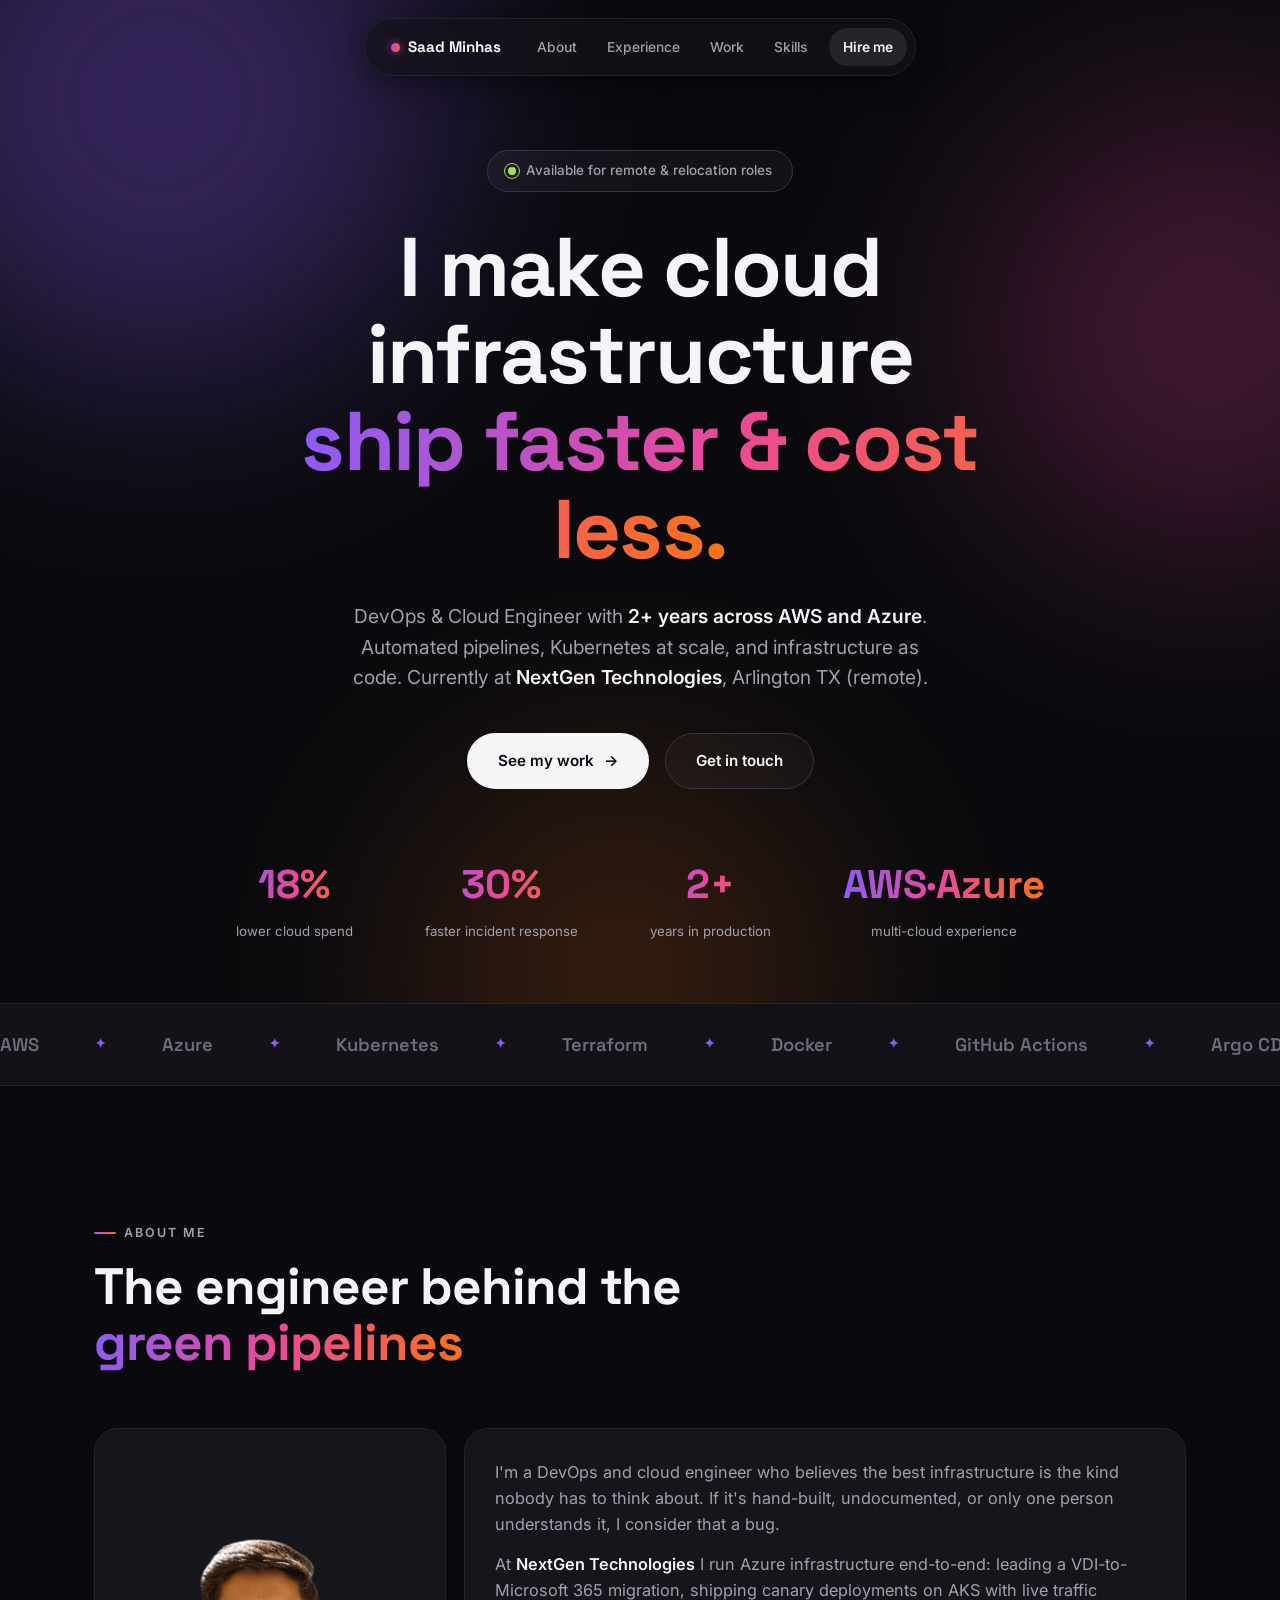
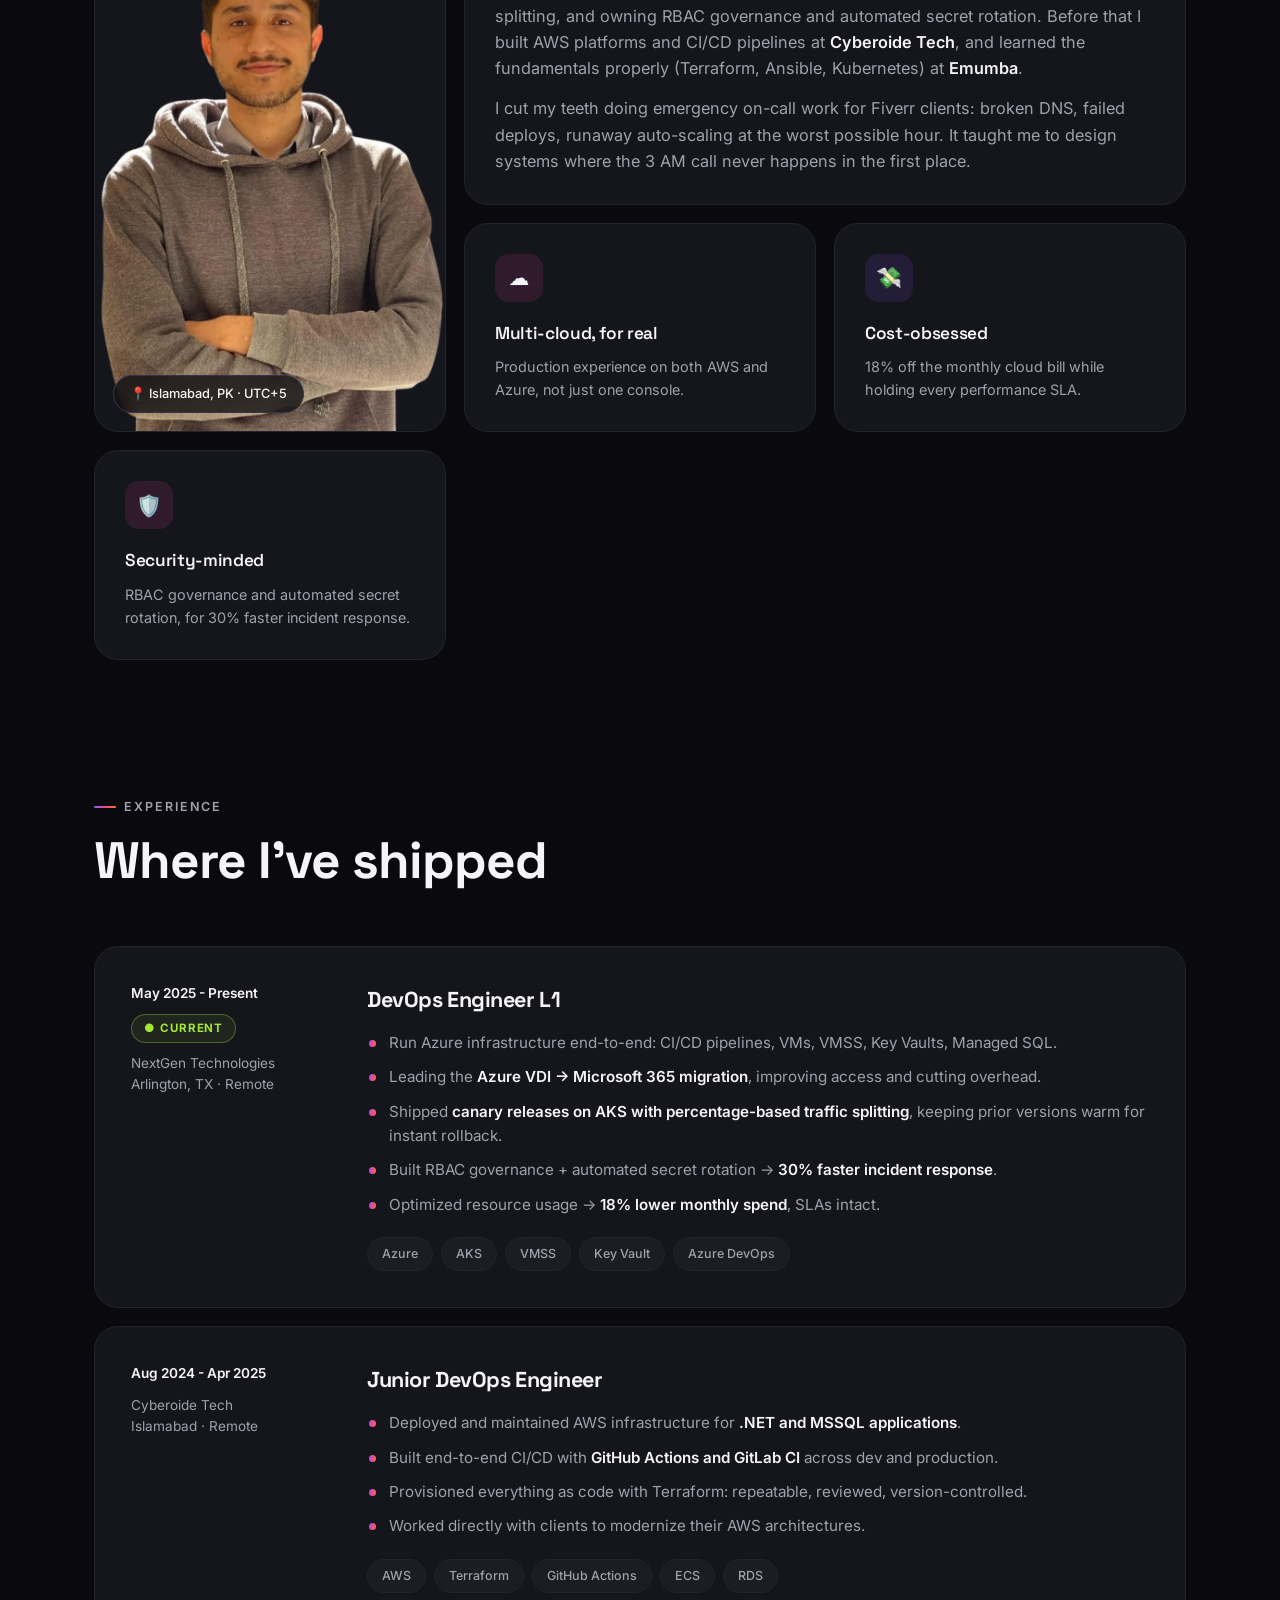
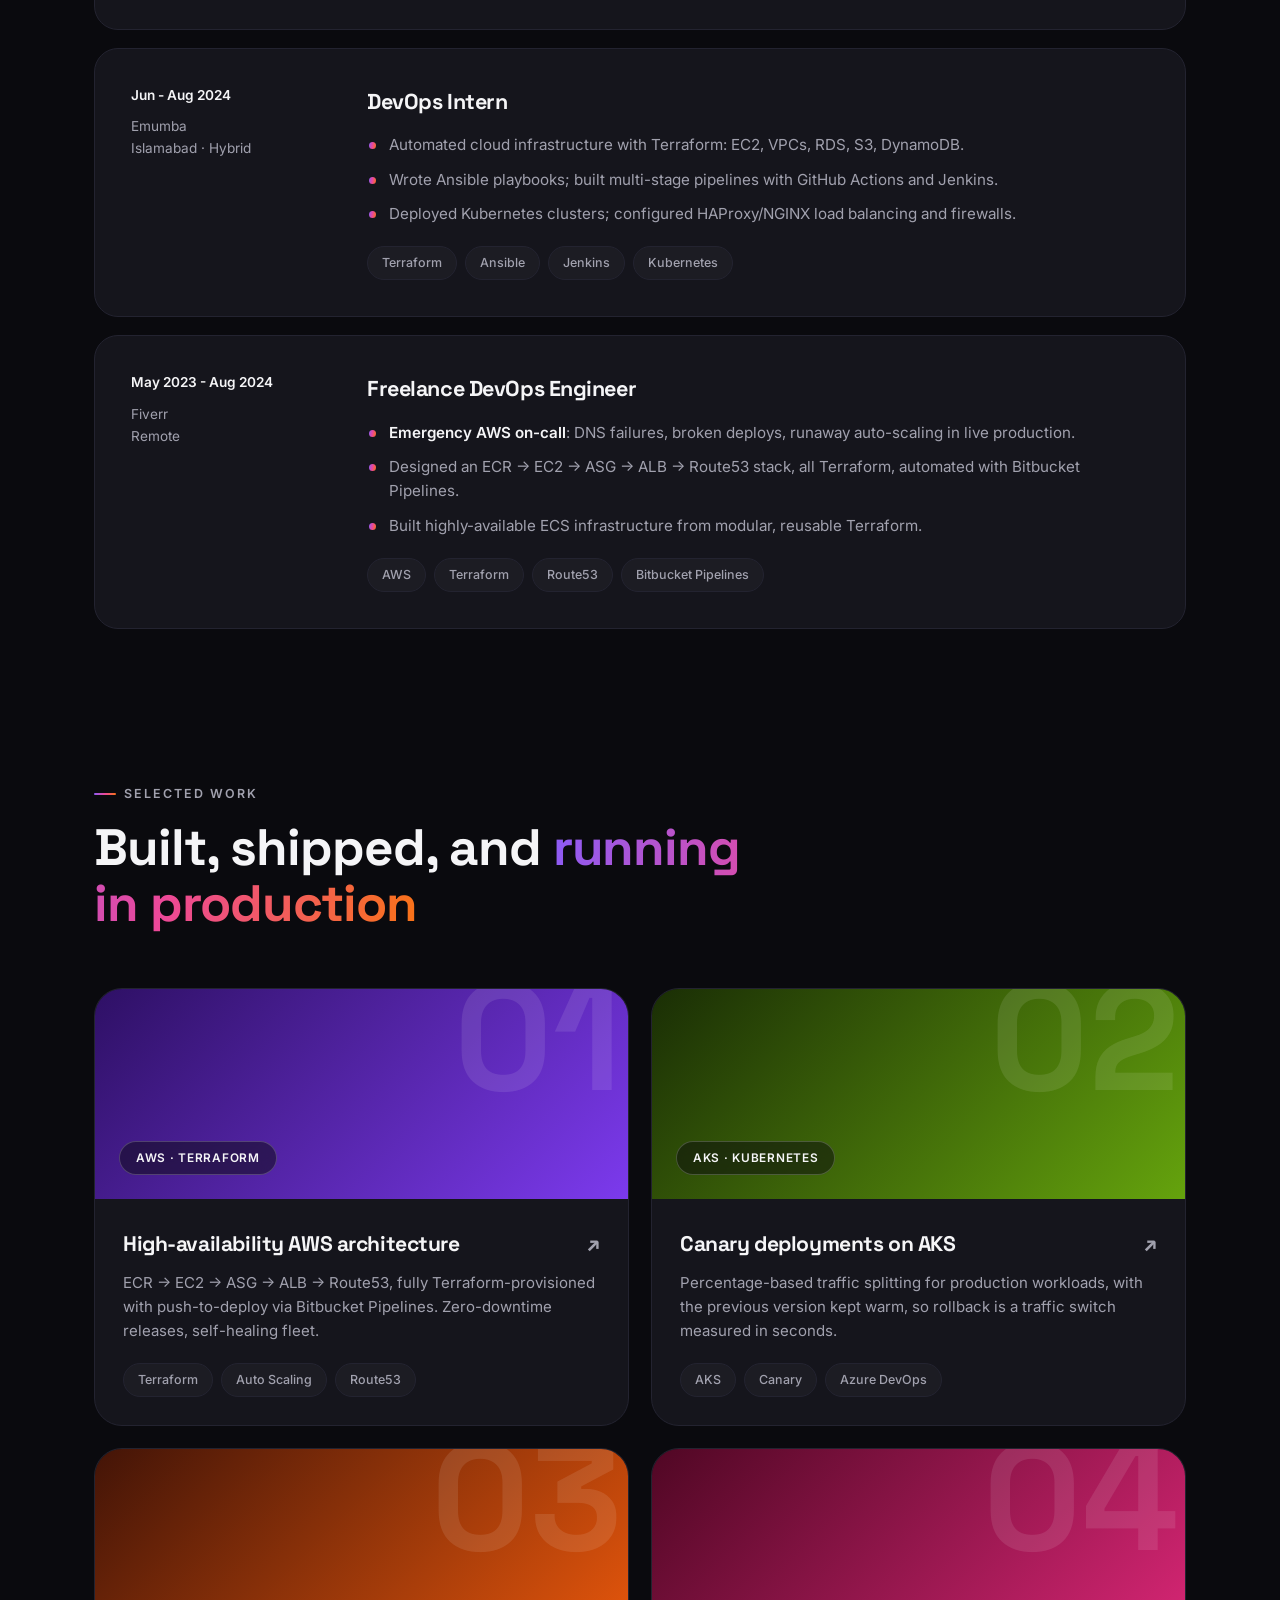
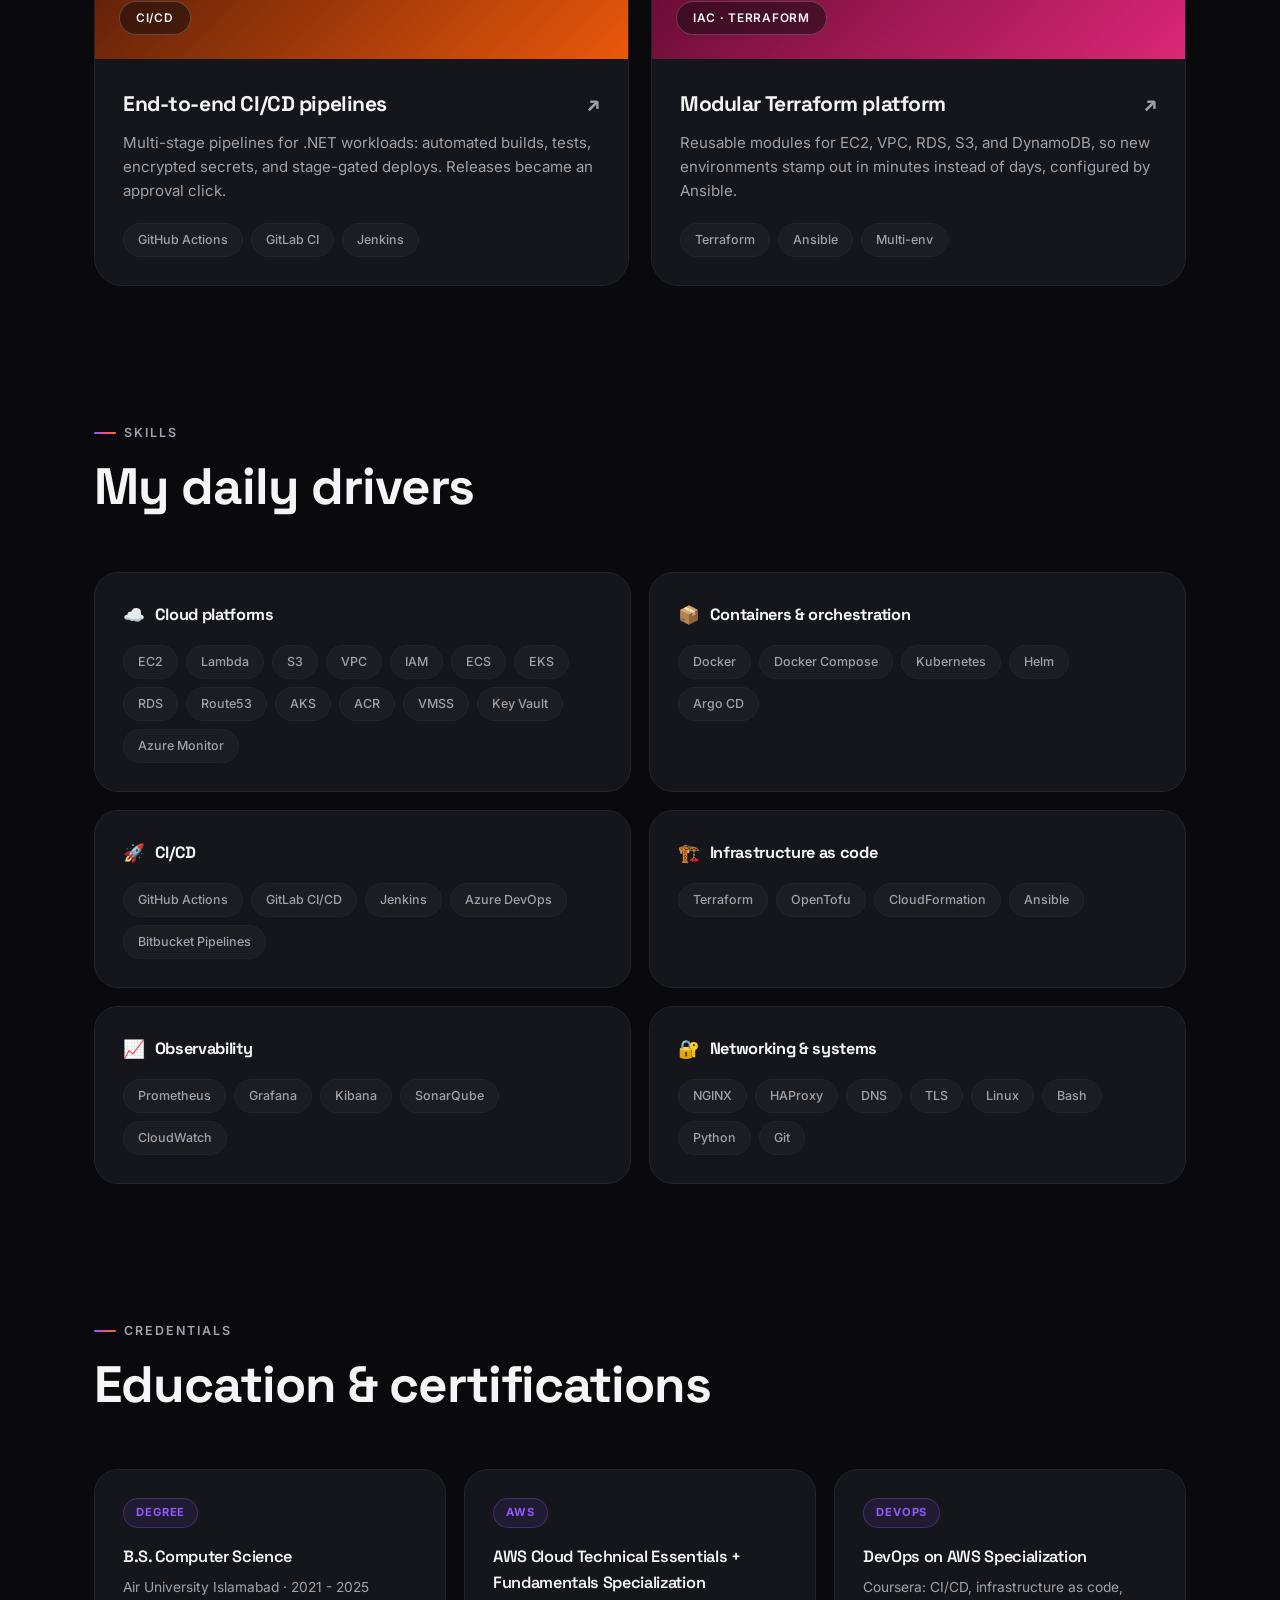
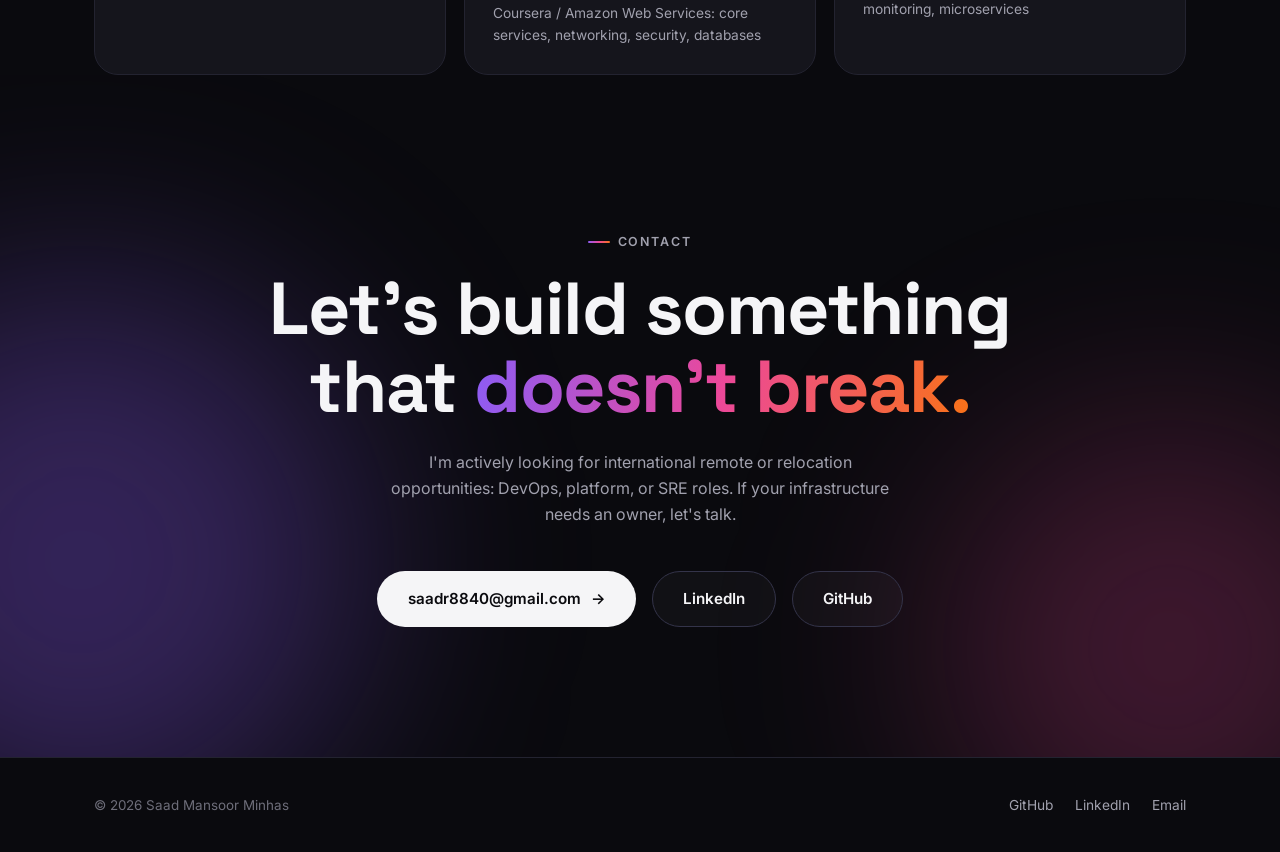
==== commit 441d7750: "updated portfolio" ====
--- a/index.html
+++ b/index.html
@@ -4,10 +4,10 @@
 <head>
     <meta charset="UTF-8">
     <meta name="viewport" content="width=device-width, initial-scale=1.0">
-    <title>Saad Mansoor Minhas — DevOps & Cloud Engineer</title>
+    <title>Saad Mansoor Minhas | DevOps & Cloud Engineer</title>
     <meta name="description"
-        content="DevOps & Cloud Engineer with 2+ years across AWS and Azure — infrastructure automation, CI/CD, container orchestration, and cost optimization. Open to remote and relocation opportunities.">
-    <meta property="og:title" content="Saad Mansoor Minhas — DevOps & Cloud Engineer">
+        content="DevOps & Cloud Engineer with 2+ years across AWS and Azure, spanning infrastructure automation, CI/CD, container orchestration, and cost optimization. Open to remote and relocation opportunities.">
+    <meta property="og:title" content="Saad Mansoor Minhas, DevOps & Cloud Engineer">
     <meta property="og:description"
         content="Infrastructure automation, CI/CD pipelines, Kubernetes, and cloud cost optimization across AWS & Azure.">
     <meta property="og:type" content="website">
@@ -47,8 +47,8 @@
                 <span class="grad-text">ship faster &amp; cost less.</span>
             </h1>
             <p class="hero-sub rise rise-3">
-                DevOps &amp; Cloud Engineer with <strong>2+ years across AWS and Azure</strong> —
-                automated pipelines, Kubernetes at scale, and infrastructure as code.
+                DevOps &amp; Cloud Engineer with <strong>2+ years across AWS and Azure</strong>.
+                Automated pipelines, Kubernetes at scale, and infrastructure as code.
                 Currently at <strong>NextGen Technologies</strong>, Arlington TX (remote).
             </p>
             <div class="hero-cta rise rise-4">
@@ -113,17 +113,17 @@
                     <p>
                         I'm a DevOps and cloud engineer who believes the best infrastructure is the kind
                         nobody has to think about. If it's hand-built, undocumented, or only one person
-                        understands it — I consider that a bug.
+                        understands it, I consider that a bug.
                     </p>
                     <p>
                         At <strong>NextGen Technologies</strong> I run Azure infrastructure end-to-end: leading a
                         VDI-to-Microsoft 365 migration, shipping canary deployments on AKS with live traffic
                         splitting, and owning RBAC governance and automated secret rotation. Before that I built
                         AWS platforms and CI/CD pipelines at <strong>Cyberoide Tech</strong>, and learned the
-                        fundamentals properly — Terraform, Ansible, Kubernetes — at <strong>Emumba</strong>.
+                        fundamentals properly (Terraform, Ansible, Kubernetes) at <strong>Emumba</strong>.
                     </p>
                     <p>
-                        I cut my teeth doing emergency on-call work for Fiverr clients — broken DNS, failed deploys,
+                        I cut my teeth doing emergency on-call work for Fiverr clients: broken DNS, failed deploys,
                         runaway auto-scaling at the worst possible hour. It taught me to design systems where
                         the 3 AM call never happens in the first place.
                     </p>
@@ -132,7 +132,7 @@
                     <span class="glow glow-p"></span>
                     <div class="bento-icon">☁️</div>
                     <h3>Multi-cloud, for real</h3>
-                    <p class="d">Production experience on both AWS and Azure — not just one console.</p>
+                    <p class="d">Production experience on both AWS and Azure, not just one console.</p>
                 </div>
                 <div class="bento-card bento-mini reveal">
                     <span class="glow glow-o"></span>
@@ -144,7 +144,7 @@
                     <span class="glow glow-l"></span>
                     <div class="bento-icon">🛡️</div>
                     <h3>Security-minded</h3>
-                    <p class="d">RBAC governance and automated secret rotation — 30% faster incident response.</p>
+                    <p class="d">RBAC governance and automated secret rotation, for 30% faster incident response.</p>
                 </div>
             </div>
         </div>
@@ -161,7 +161,7 @@
             <div data-stagger>
                 <div class="xp-card reveal">
                     <div class="xp-side">
-                        <div class="when">May 2025 — Present</div>
+                        <div class="when">May 2025 - Present</div>
                         <span class="now">● Current</span>
                         <p class="org">NextGen Technologies<br>Arlington, TX · Remote</p>
                     </div>
@@ -170,7 +170,7 @@
                         <ul>
                             <li>Run Azure infrastructure end-to-end: CI/CD pipelines, VMs, VMSS, Key Vaults, Managed SQL.</li>
                             <li>Leading the <strong>Azure VDI → Microsoft 365 migration</strong>, improving access and cutting overhead.</li>
-                            <li>Shipped <strong>canary releases on AKS with percentage-based traffic splitting</strong> — prior versions stay warm for instant rollback.</li>
+                            <li>Shipped <strong>canary releases on AKS with percentage-based traffic splitting</strong>, keeping prior versions warm for instant rollback.</li>
                             <li>Built RBAC governance + automated secret rotation → <strong>30% faster incident response</strong>.</li>
                             <li>Optimized resource usage → <strong>18% lower monthly spend</strong>, SLAs intact.</li>
                         </ul>
@@ -183,7 +183,7 @@
 
                 <div class="xp-card reveal">
                     <div class="xp-side">
-                        <div class="when">Aug 2024 — Apr 2025</div>
+                        <div class="when">Aug 2024 - Apr 2025</div>
                         <p class="org">Cyberoide Tech<br>Islamabad · Remote</p>
                     </div>
                     <div class="xp-main">
@@ -191,7 +191,7 @@
                         <ul>
                             <li>Deployed and maintained AWS infrastructure for <strong>.NET and MSSQL applications</strong>.</li>
                             <li>Built end-to-end CI/CD with <strong>GitHub Actions and GitLab CI</strong> across dev and production.</li>
-                            <li>Provisioned everything as code with Terraform — repeatable, reviewed, version-controlled.</li>
+                            <li>Provisioned everything as code with Terraform: repeatable, reviewed, version-controlled.</li>
                             <li>Worked directly with clients to modernize their AWS architectures.</li>
                         </ul>
                         <div class="pills">
@@ -203,13 +203,13 @@
 
                 <div class="xp-card reveal">
                     <div class="xp-side">
-                        <div class="when">Jun — Aug 2024</div>
+                        <div class="when">Jun - Aug 2024</div>
                         <p class="org">Emumba<br>Islamabad · Hybrid</p>
                     </div>
                     <div class="xp-main">
                         <h3>DevOps Intern</h3>
                         <ul>
-                            <li>Automated cloud infrastructure with Terraform — EC2, VPCs, RDS, S3, DynamoDB.</li>
+                            <li>Automated cloud infrastructure with Terraform: EC2, VPCs, RDS, S3, DynamoDB.</li>
                             <li>Wrote Ansible playbooks; built multi-stage pipelines with GitHub Actions and Jenkins.</li>
                             <li>Deployed Kubernetes clusters; configured HAProxy/NGINX load balancing and firewalls.</li>
                         </ul>
@@ -222,13 +222,13 @@
 
                 <div class="xp-card reveal">
                     <div class="xp-side">
-                        <div class="when">May 2023 — Aug 2024</div>
+                        <div class="when">May 2023 - Aug 2024</div>
                         <p class="org">Fiverr<br>Remote</p>
                     </div>
                     <div class="xp-main">
                         <h3>Freelance DevOps Engineer</h3>
                         <ul>
-                            <li><strong>Emergency AWS on-call</strong> — DNS failures, broken deploys, runaway auto-scaling in live production.</li>
+                            <li><strong>Emergency AWS on-call</strong>: DNS failures, broken deploys, runaway auto-scaling in live production.</li>
                             <li>Designed an ECR → EC2 → ASG → ALB → Route53 stack, all Terraform, automated with Bitbucket Pipelines.</li>
                             <li>Built highly-available ECS infrastructure from modular, reusable Terraform.</li>
                         </ul>
@@ -270,7 +270,7 @@
                     </div>
                     <div class="proj-body">
                         <h3>Canary deployments on AKS <span class="arr">↗</span></h3>
-                        <p>Percentage-based traffic splitting for production workloads — previous version kept warm, so rollback is a traffic switch measured in seconds.</p>
+                        <p>Percentage-based traffic splitting for production workloads, with the previous version kept warm, so rollback is a traffic switch measured in seconds.</p>
                         <div class="pills">
                             <span class="pill">AKS</span><span class="pill">Canary</span><span class="pill">Azure DevOps</span>
                         </div>
@@ -283,7 +283,7 @@
                     </div>
                     <div class="proj-body">
                         <h3>End-to-end CI/CD pipelines <span class="arr">↗</span></h3>
-                        <p>Multi-stage pipelines for .NET workloads — automated builds, tests, encrypted secrets, and stage-gated deploys. Releases became an approval click.</p>
+                        <p>Multi-stage pipelines for .NET workloads: automated builds, tests, encrypted secrets, and stage-gated deploys. Releases became an approval click.</p>
                         <div class="pills">
                             <span class="pill">GitHub Actions</span><span class="pill">GitLab CI</span><span class="pill">Jenkins</span>
                         </div>
@@ -296,7 +296,7 @@
                     </div>
                     <div class="proj-body">
                         <h3>Modular Terraform platform <span class="arr">↗</span></h3>
-                        <p>Reusable modules for EC2, VPC, RDS, S3, DynamoDB — new environments stamped out in minutes instead of days, configured by Ansible.</p>
+                        <p>Reusable modules for EC2, VPC, RDS, S3, and DynamoDB, so new environments stamp out in minutes instead of days, configured by Ansible.</p>
                         <div class="pills">
                             <span class="pill">Terraform</span><span class="pill">Ansible</span><span class="pill">Multi-env</span>
                         </div>
@@ -377,17 +377,17 @@
                 <div class="cred-card reveal">
                     <span class="badge">Degree</span>
                     <h3>B.S. Computer Science</h3>
-                    <p>Air University Islamabad · 2021 — 2025</p>
+                    <p>Air University Islamabad · 2021 - 2025</p>
                 </div>
                 <div class="cred-card reveal">
                     <span class="badge">AWS</span>
                     <h3>AWS Cloud Technical Essentials + Fundamentals Specialization</h3>
-                    <p>Coursera / Amazon Web Services — core services, networking, security, databases</p>
+                    <p>Coursera / Amazon Web Services: core services, networking, security, databases</p>
                 </div>
                 <div class="cred-card reveal">
                     <span class="badge">DevOps</span>
                     <h3>DevOps on AWS Specialization</h3>
-                    <p>Coursera — CI/CD, infrastructure as code, monitoring, microservices</p>
+                    <p>Coursera: CI/CD, infrastructure as code, monitoring, microservices</p>
                 </div>
             </div>
         </div>
@@ -401,7 +401,7 @@
             <span class="kicker" style="justify-content: center;">Contact</span>
             <h2 style="margin-top: 18px;">Let's build something that <span class="grad-text">doesn't break.</span></h2>
             <p>
-                I'm actively looking for international remote or relocation opportunities —
+                I'm actively looking for international remote or relocation opportunities:
                 DevOps, platform, or SRE roles. If your infrastructure needs an owner, let's talk.
             </p>
             <div class="cta-actions">
